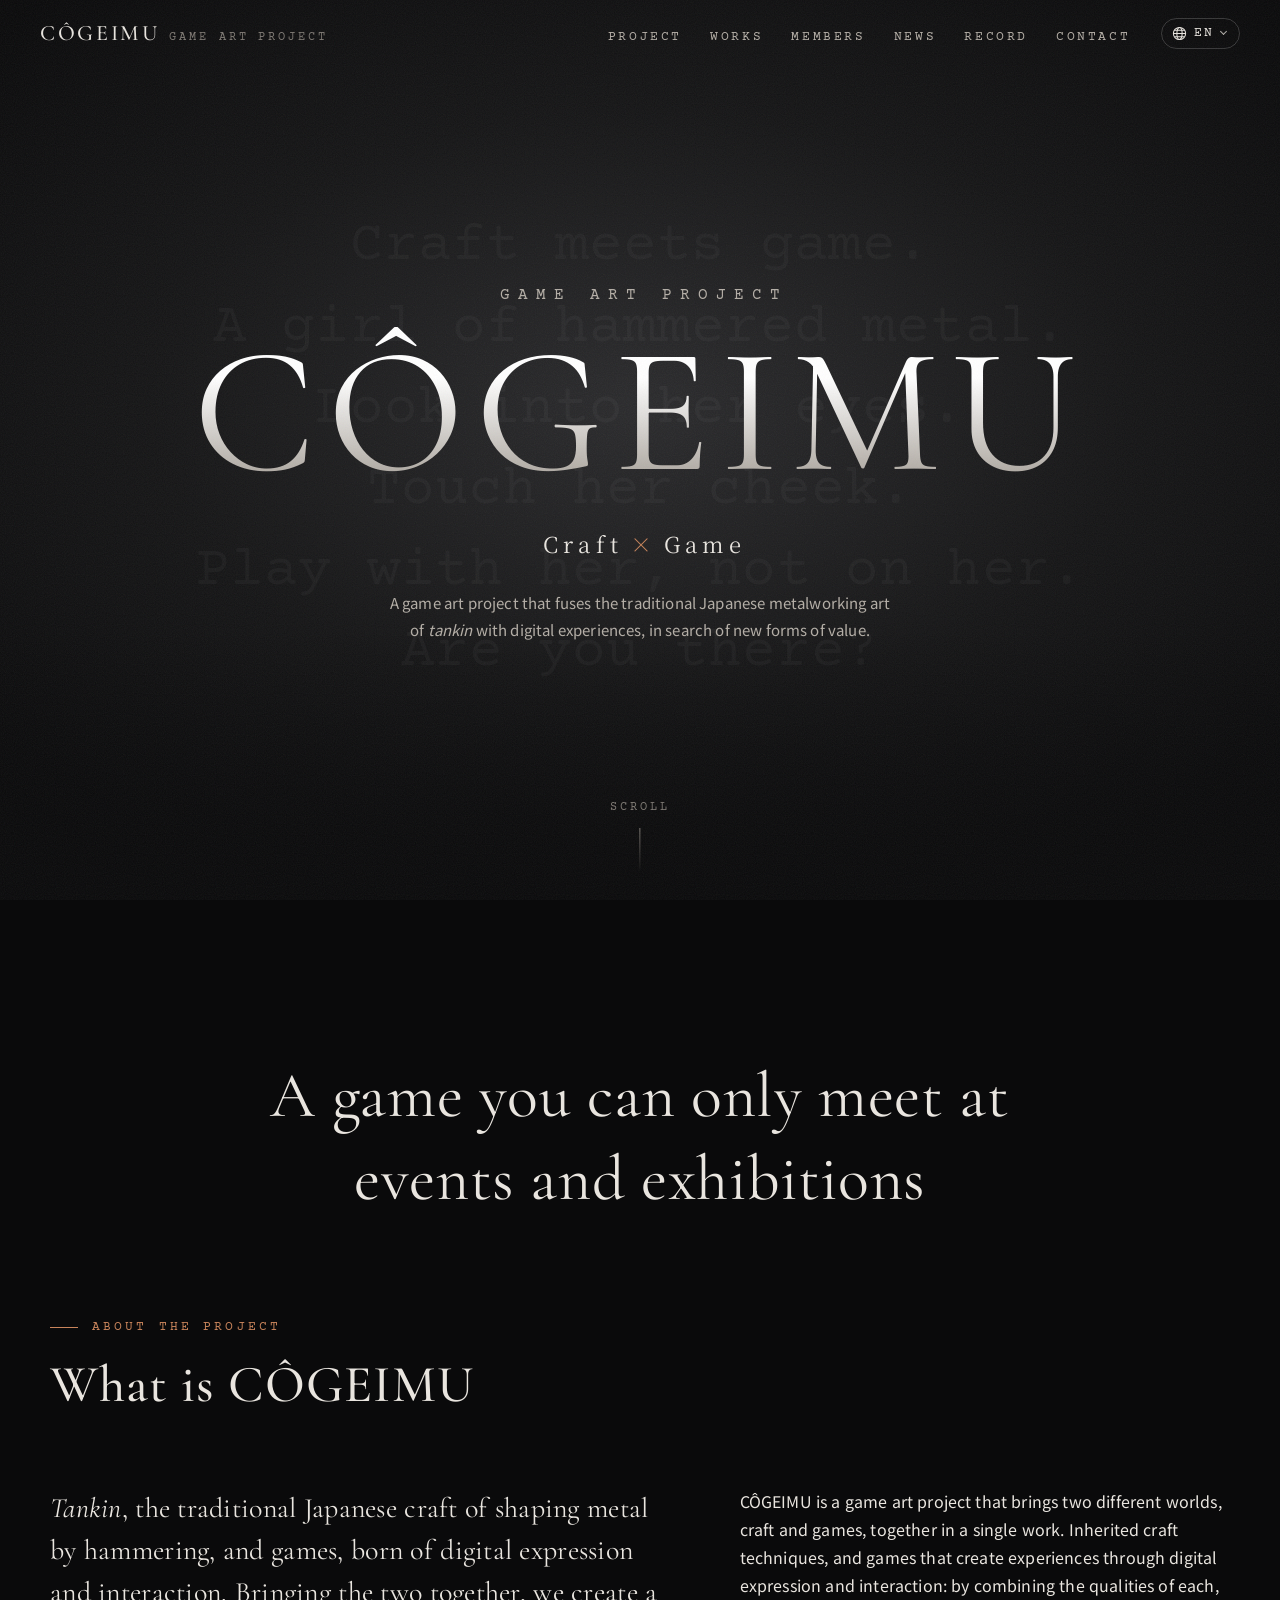
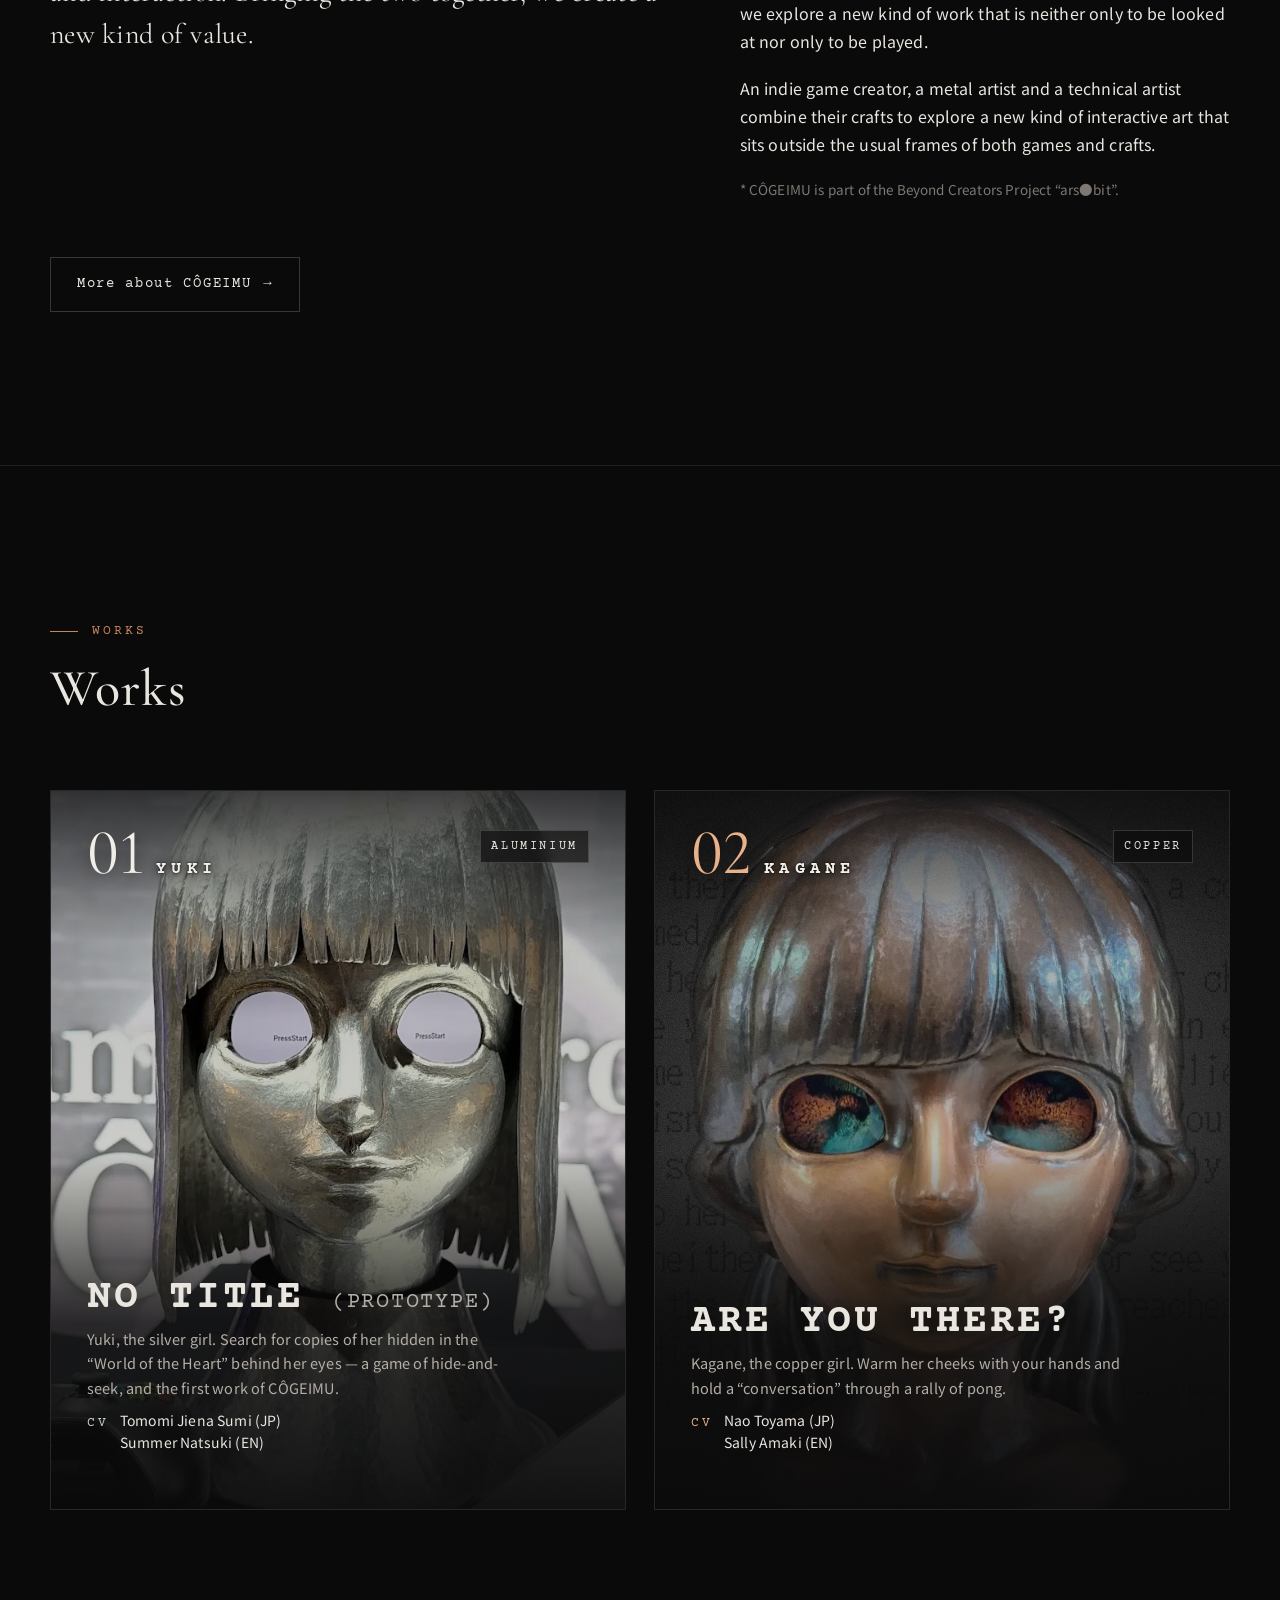
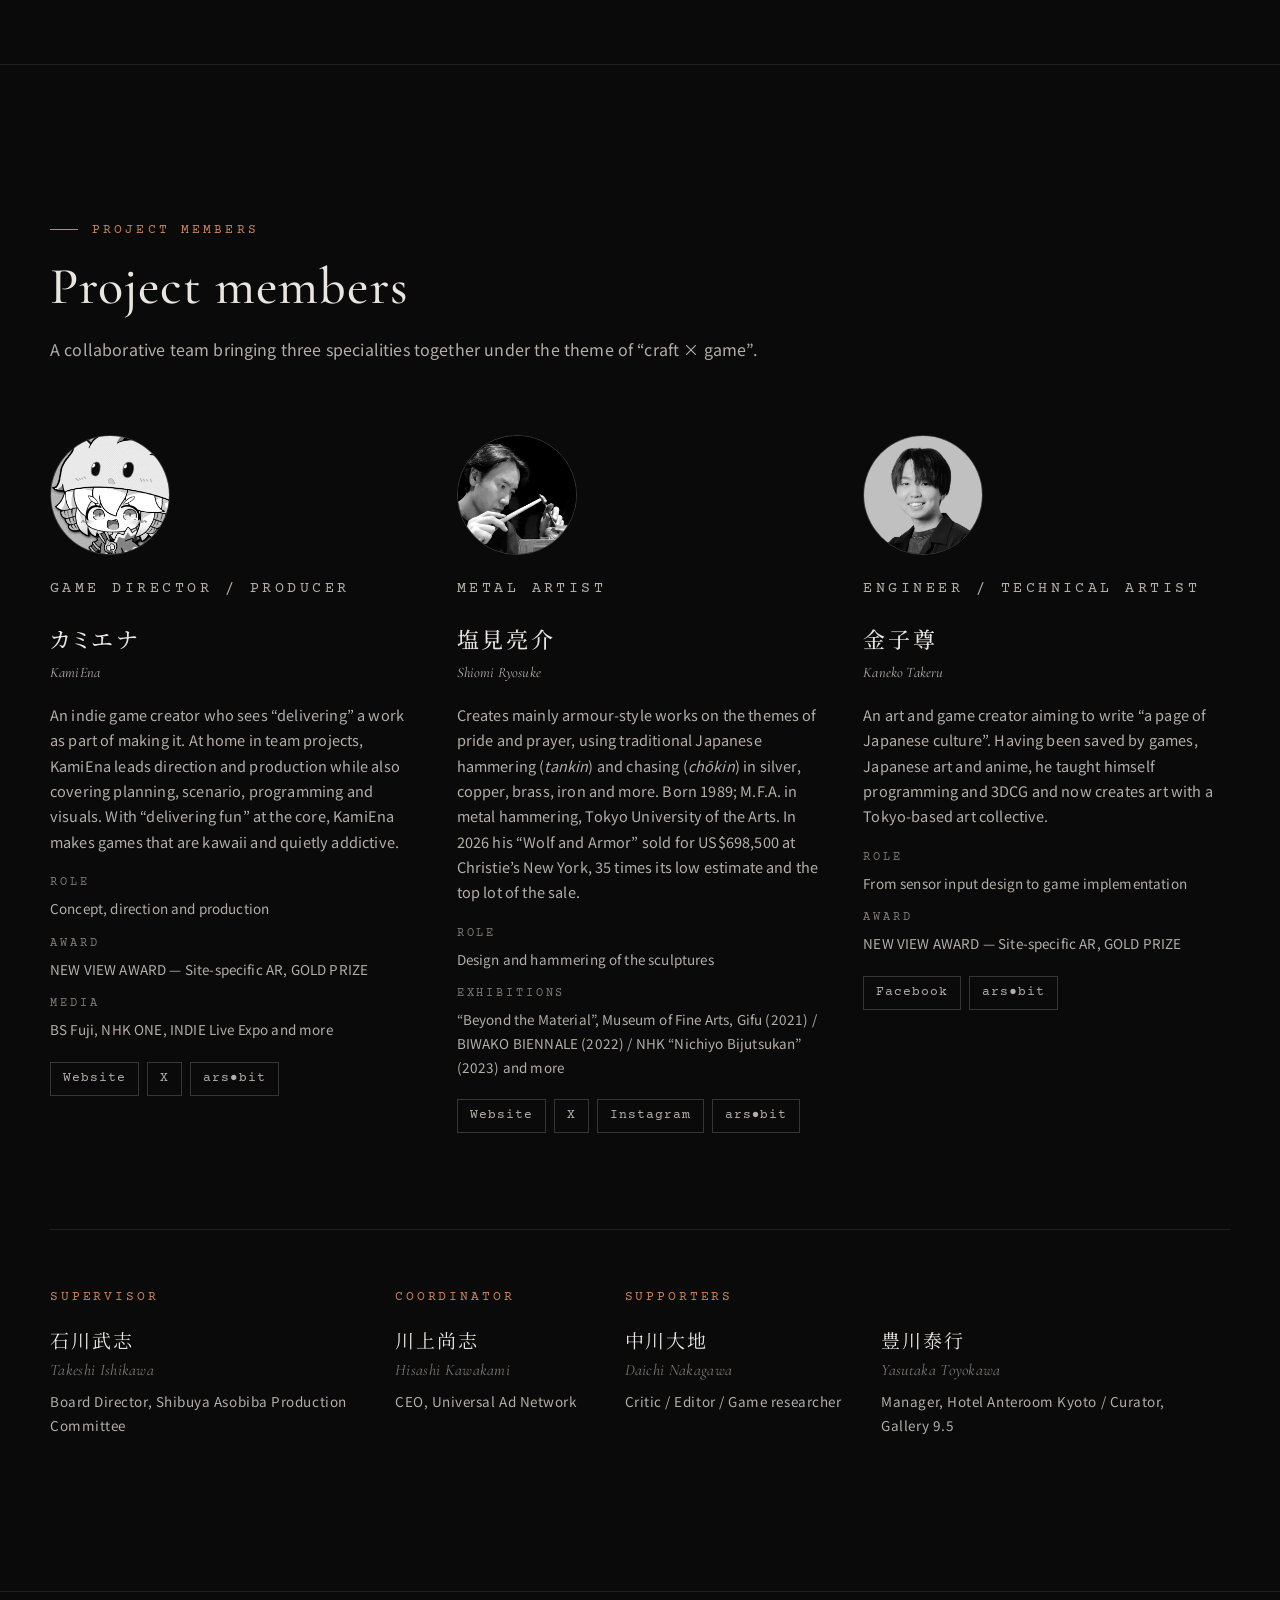
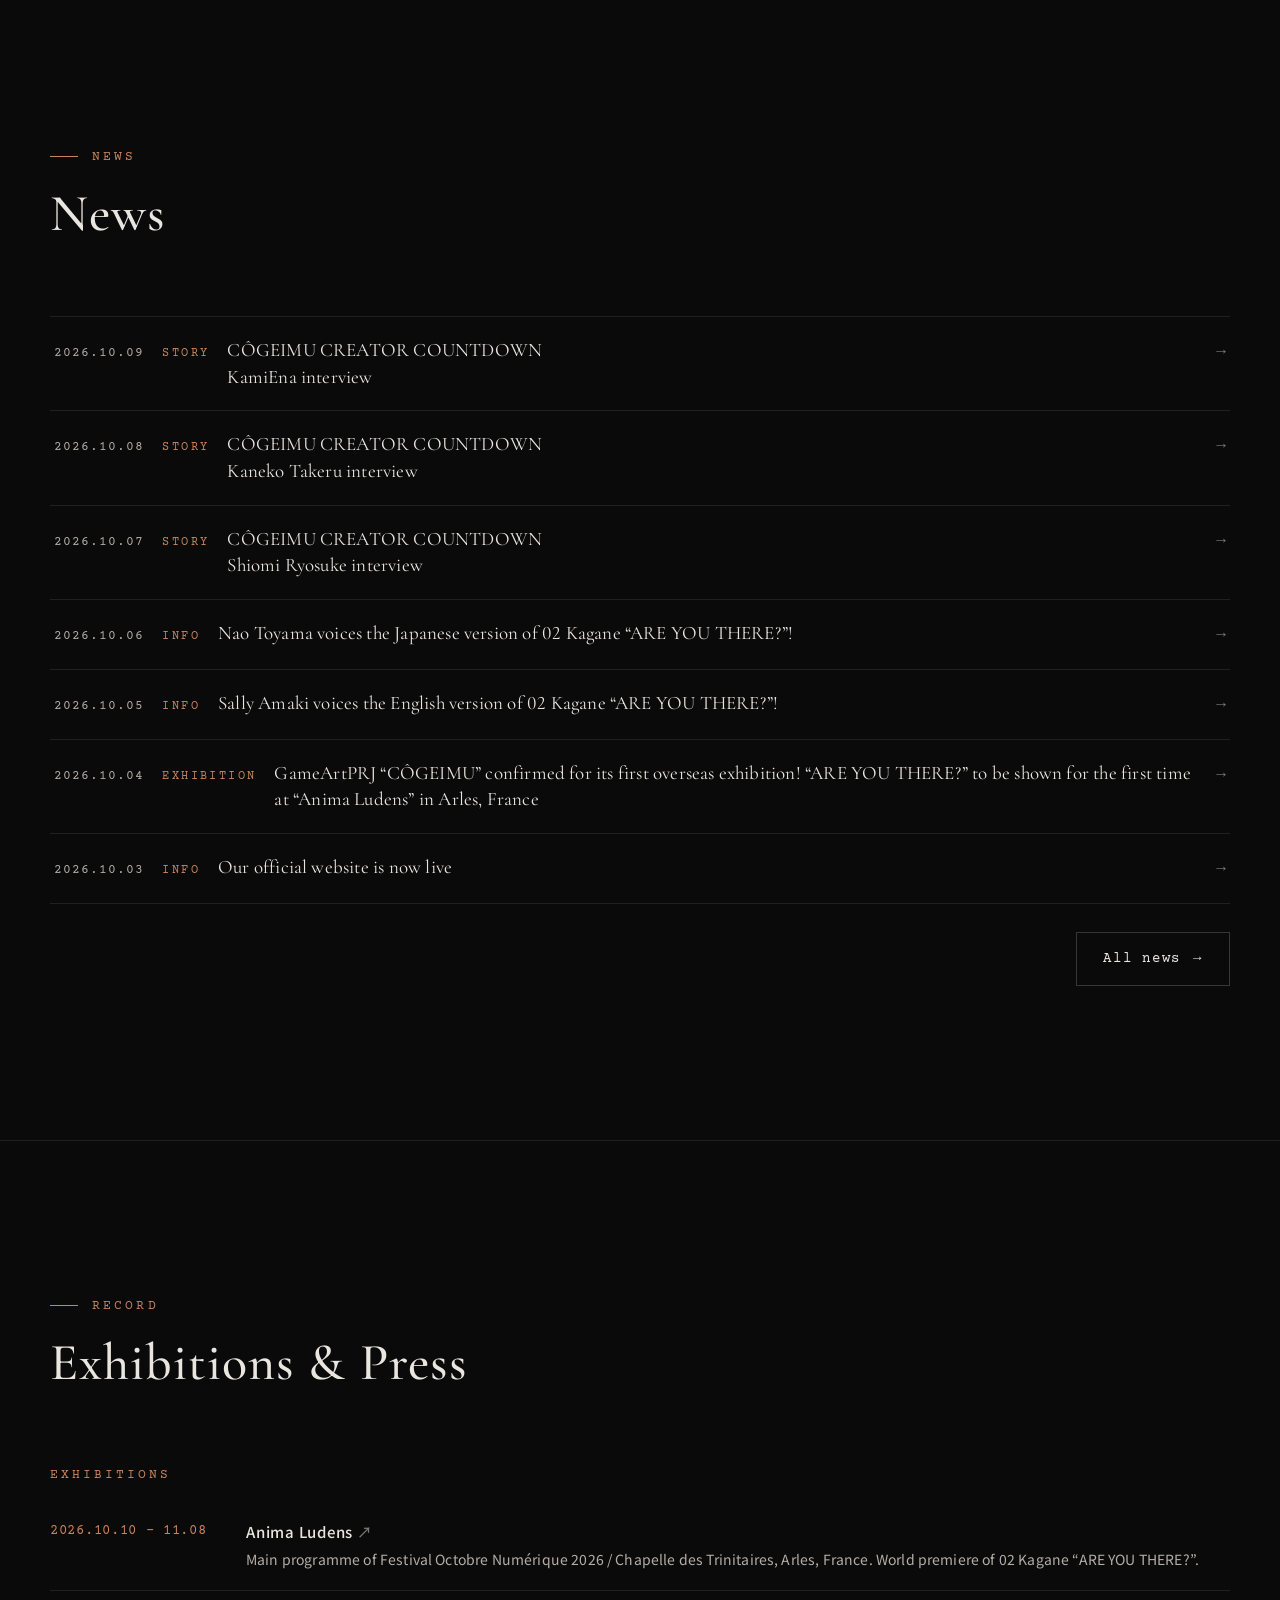
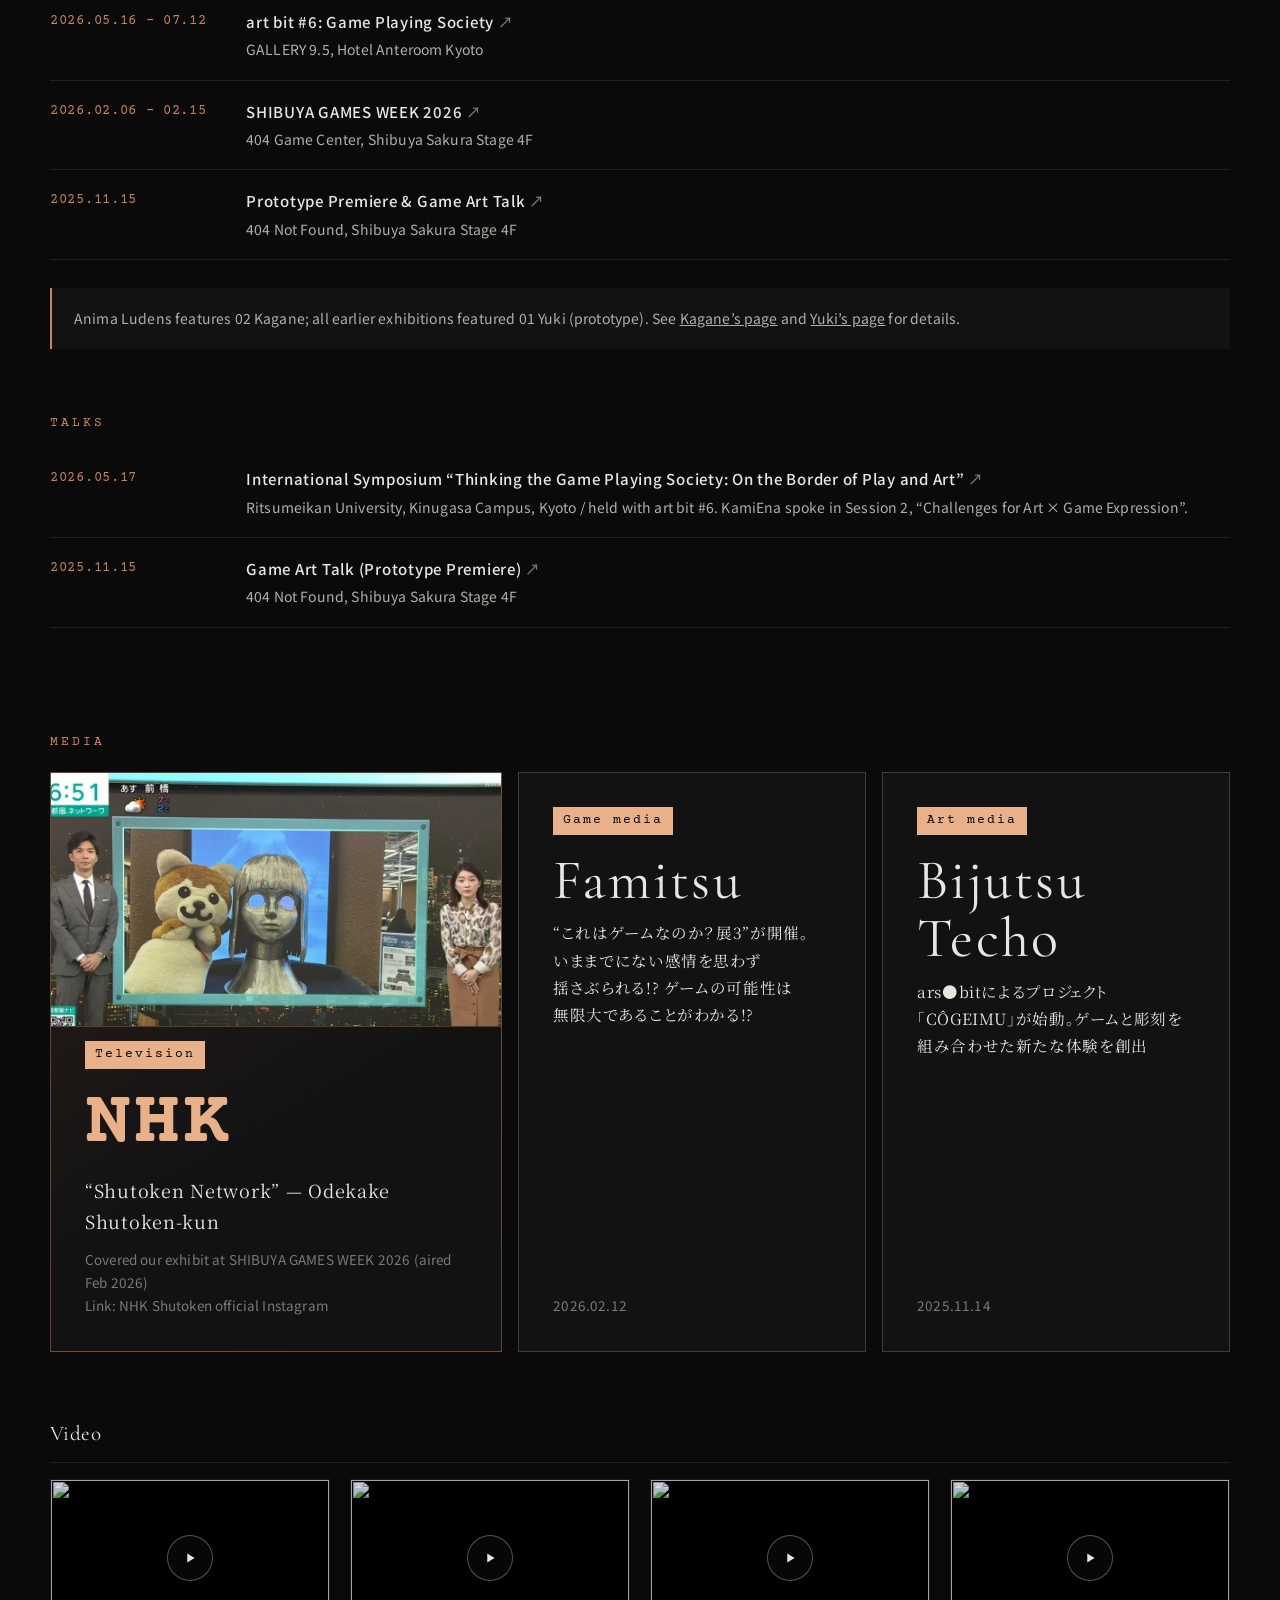
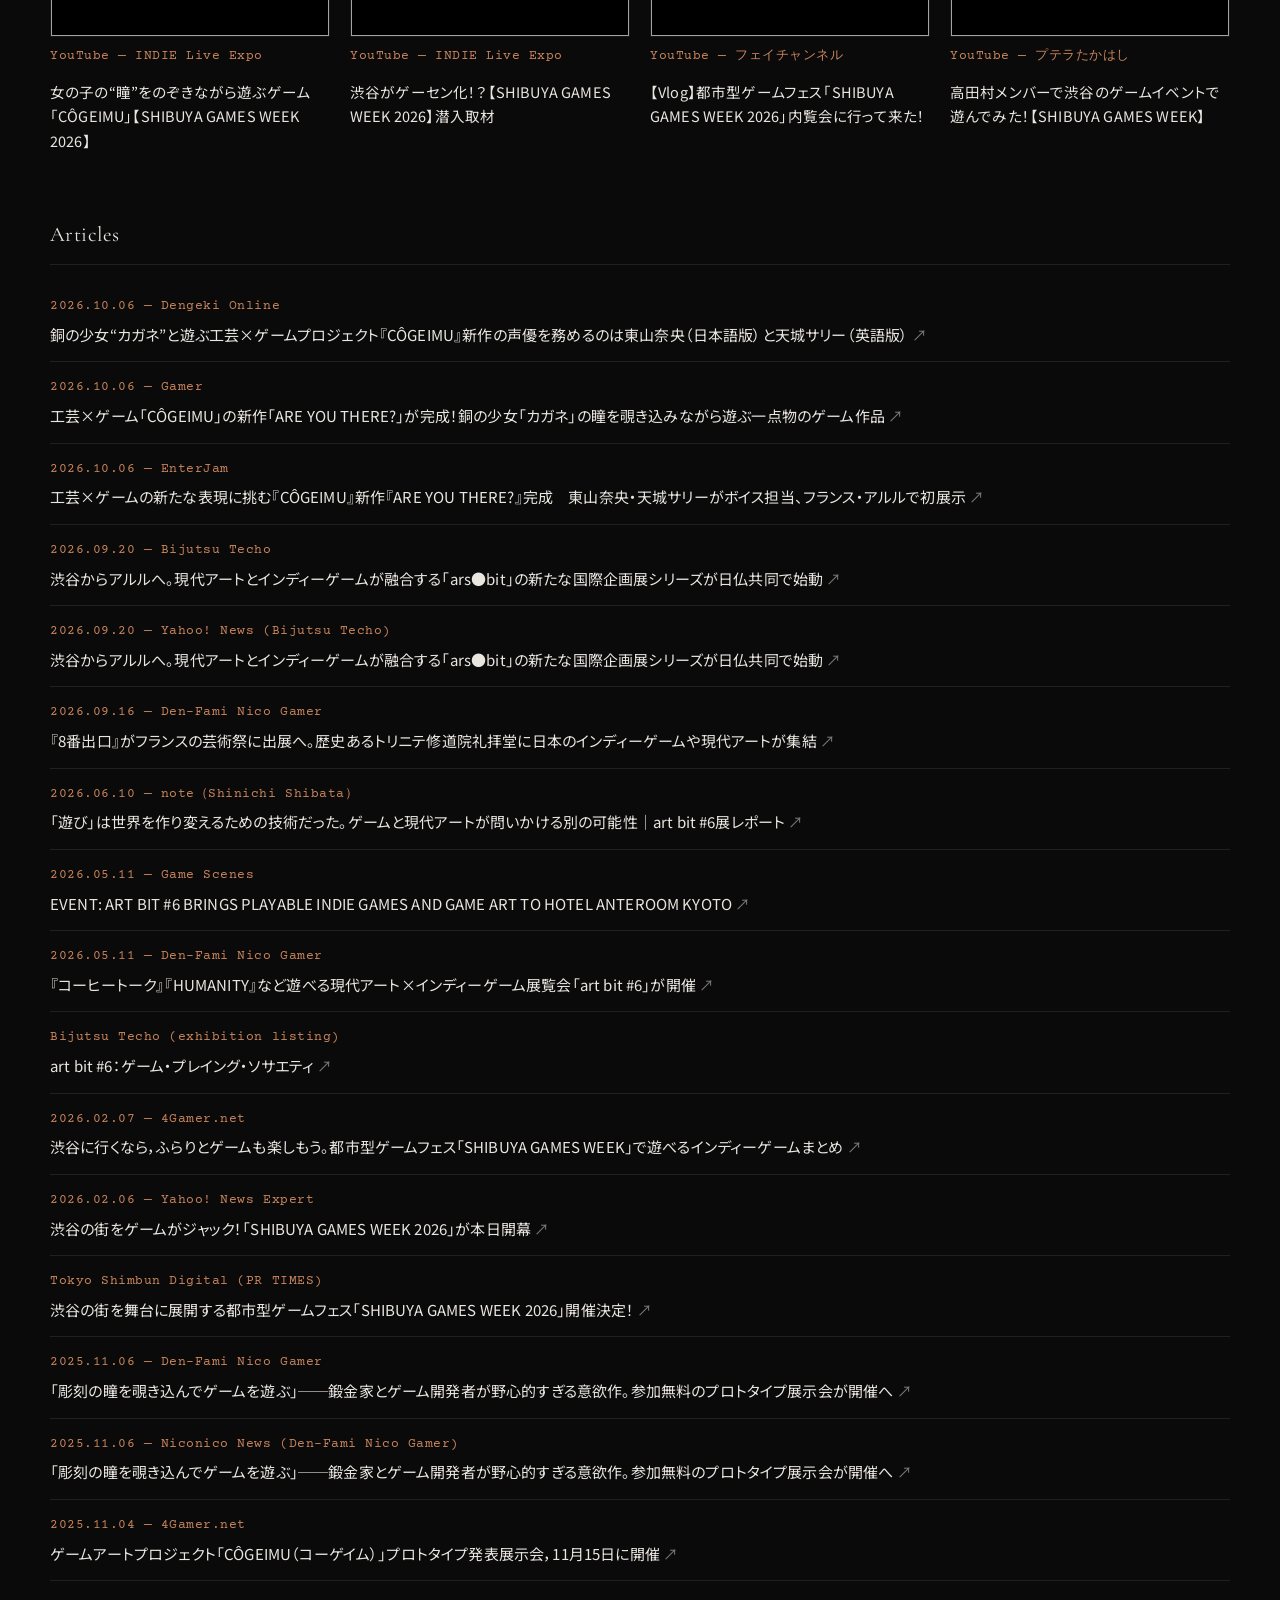
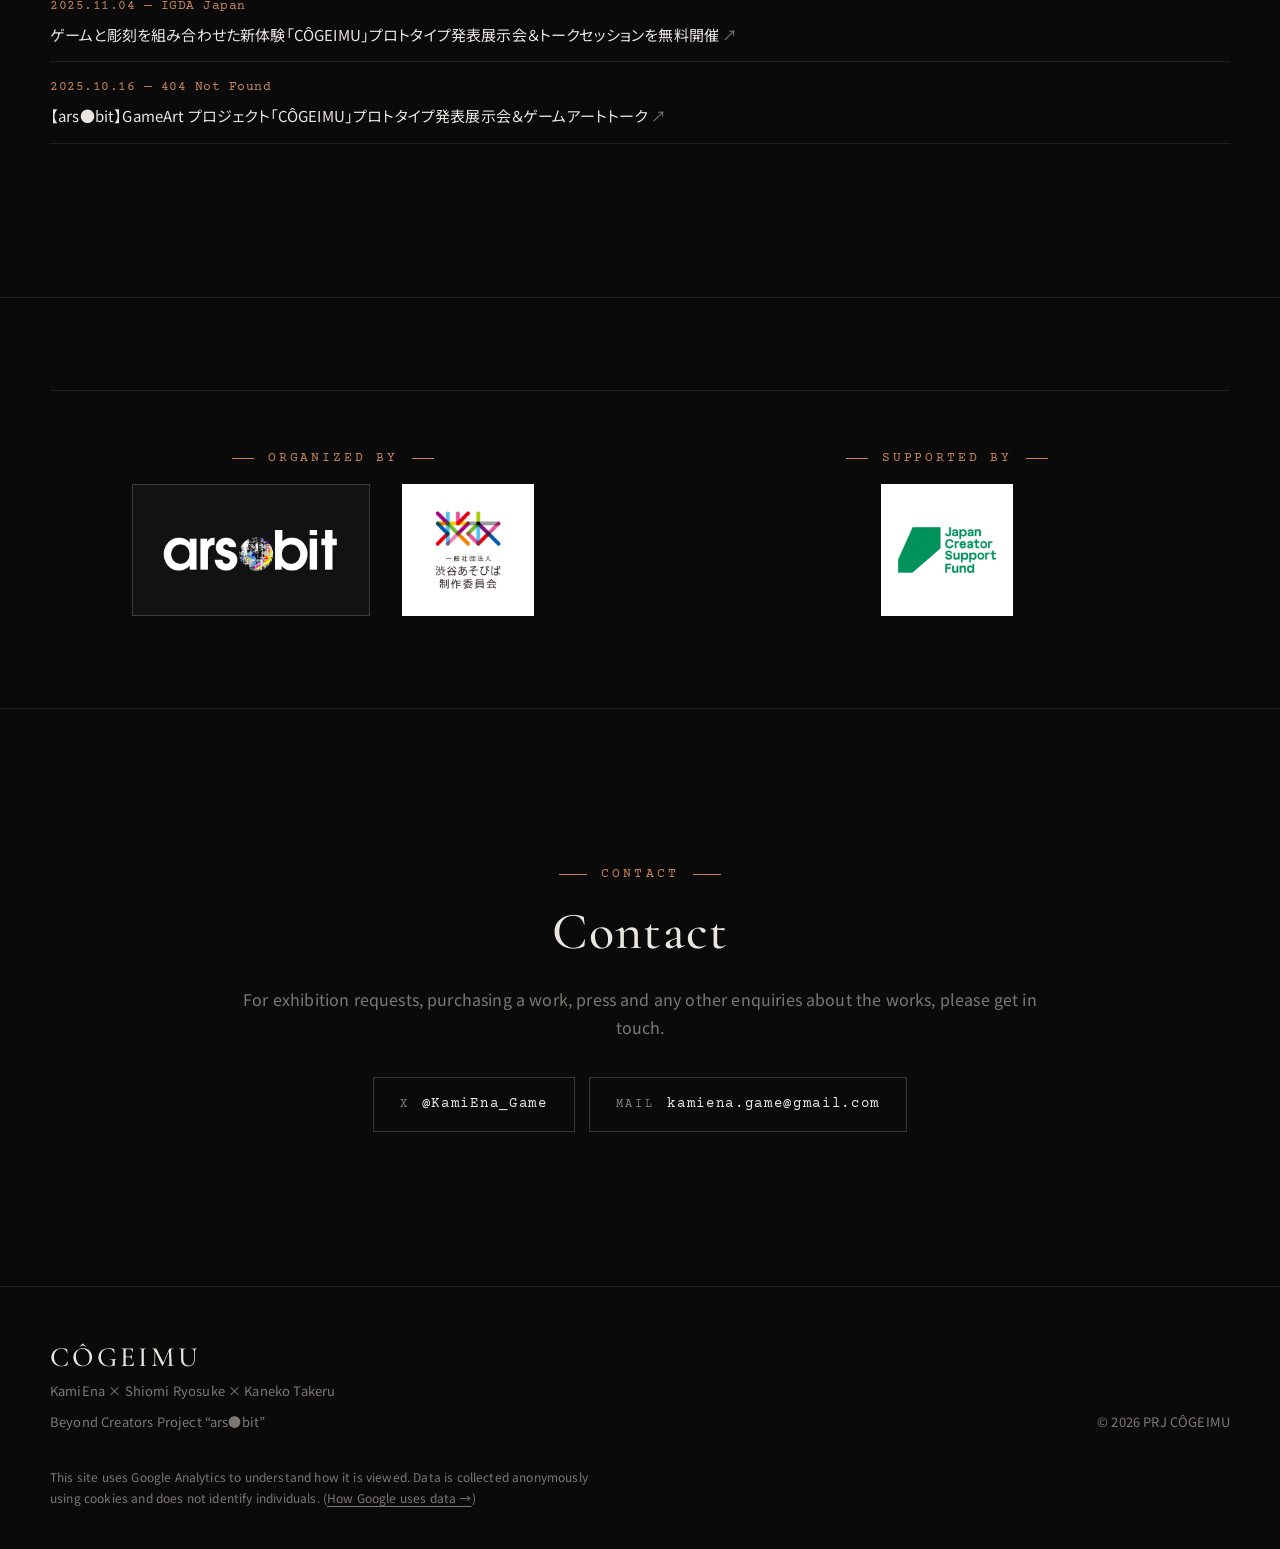
==== index.html @ bede991e "Countdown interviews: published for good (no noindex, no timed entrances, in the sitemap) Co-Authore" ====
<!doctype html>
<html lang="ja" data-title-ja="PRJ CÔGEIMU（コーゲイム）｜工芸とゲームを掛け合わせた、展示会でしか出会えないゲーム" data-title-en="PRJ CÔGEIMU | A Game Art Project where Craft meets Game">
<head>
  <meta charset="utf-8">
  <meta name="viewport" content="width=device-width, initial-scale=1">
  <!-- Google tag (gtag.js) -->
  <script async src="https://www.googletagmanager.com/gtag/js?id=G-QW5S72MZCD"></script>
  <script>
    window.dataLayer = window.dataLayer || [];
    function gtag(){dataLayer.push(arguments);}
    gtag('js', new Date());
    gtag('config', 'G-QW5S72MZCD');
  </script>
  <meta name="google-site-verification" content="wPt25xbn5ZfmIVFe1K95P3smbSfA2_atmSVvqsIe7RI">
  <title>PRJ CÔGEIMU（コーゲイム）｜工芸とゲームを掛け合わせた、展示会でしか出会えないゲーム</title>
  <meta name="description" content="PRJ CÔGEIMU（COGEIMU／コーゲイム）は、伝統的な鍛金技法とデジタル体験を融合するゲームアートプロジェクト。鍛金で作られた少女像の瞳を覗き込み、少女“と”遊ぶ。作品：01 Yuki／02 Kagane「ARE YOU THERE?」 / A game art project fusing traditional Japanese metal hammering (tankin) with video games.">
  <meta name="keywords" content="CÔGEIMU,COGEIMU,Cogeimu,cogeimu,コーゲイム,PRJ CÔGEIMU,PRJ COGEIMU,ゲームアート,鍛金,工芸,ars bit,カミエナ,塩見亮介,金子尊,Yuki,Kagane,ARE YOU THERE?">
  <meta property="og:title" content="PRJ CÔGEIMU（コーゲイム）">
  <meta property="og:description" content="工芸 × ゲーム — Game Art Project">
  <meta property="og:type" content="website">
  <meta property="og:site_name" content="PRJ CÔGEIMU">
  <meta property="og:image" content="https://kamiena.github.io/cogeimu/assets/img/common/og.jpg">
  <meta property="og:url" content="https://kamiena.github.io/cogeimu/">
  <link rel="canonical" href="https://kamiena.github.io/cogeimu/">
  <meta name="twitter:card" content="summary_large_image">
  <meta name="theme-color" content="#0a0a0b">
  <link rel="icon" href="assets/img/common/favicon-32.png" sizes="32x32" type="image/png">
  <link rel="icon" href="assets/img/common/favicon-192.png" sizes="192x192" type="image/png">
  <link rel="apple-touch-icon" href="assets/img/common/apple-touch-icon.png">
  <link rel="preconnect" href="https://fonts.googleapis.com">
  <link rel="preconnect" href="https://fonts.gstatic.com" crossorigin>
  <link href="https://fonts.googleapis.com/css2?family=Cormorant+Garamond:ital,wght@0,400;0,500;1,400&family=Courier+Prime:wght@400;700&family=Noto+Sans+JP:wght@400;500&family=Noto+Serif+JP:wght@400;500&display=swap" rel="stylesheet">
  <link rel="stylesheet" href="assets/css/style.css?v=20261009b">
  <script src="assets/js/budoux-ja.js" defer></script>
  <script src="assets/js/main.js?v=20261009b" defer></script>
  <script type="application/ld+json">
  {
    "@context": "https://schema.org",
    "@type": "CreativeWorkSeries",
    "name": "PRJ CÔGEIMU",
    "alternateName": ["CÔGEIMU", "COGEIMU", "Cogeimu", "cogeimu", "PRJ COGEIMU", "コーゲイム", "Game Art Project CÔGEIMU"],
    "description": "伝統的な鍛金技法とデジタル体験を融合し、新しい価値創造を探求するゲームアートプロジェクト。 / A game art project fusing traditional Japanese metal hammering with digital experiences.",
    "creator": [
      { "@type": "Person", "name": "KamiEna", "alternateName": "カミエナ" },
      { "@type": "Person", "name": "Shiomi Ryosuke", "alternateName": "塩見亮介" },
      { "@type": "Person", "name": "Kaneko Takeru", "alternateName": "金子尊" }
    ],
    "hasPart": [
      { "@type": "VisualArtwork", "name": "Yuki", "alternateName": "01 Yuki", "url": "works/yuki.html" },
      { "@type": "VisualArtwork", "name": "ARE YOU THERE?", "alternateName": ["02 Kagane", "Kagane"], "url": "works/kagane.html" }
    ],
    "sameAs": ["https://x.com/KamiEna_Game"]
  }
  </script>
</head>
<body>
<a class="skip" href="#main"><span lang="ja">本文へ移動</span><span lang="en">Skip to content</span></a>

<header class="site-header">
  <a class="logo" href="./">CÔGEIMU <small>Game Art Project</small></a>
  <nav class="nav" aria-label="Main">
    <ul class="nav__links" id="nav-links">
      <li><a href="#project">Project</a></li>
      <li><a href="#works">Works</a></li>
      <li><a href="#team">Members</a></li>
      <li><a href="#news">News</a></li>
      <li><a href="#record">Record</a></li>
      <li><a href="#contact">Contact</a></li>
    </ul>
    <div class="lang-toggle">
      <button type="button" class="lang-toggle__btn" aria-haspopup="true" aria-expanded="false" aria-label="Language: 日本語"><svg class="lang-toggle__globe" viewBox="0 0 16 16" aria-hidden="true" fill="none" stroke="currentColor" stroke-width="1.1"><circle cx="8" cy="8" r="6.5"/><ellipse cx="8" cy="8" rx="2.8" ry="6.5"/><path d="M1.5 8h13M2.6 4.6h10.8M2.6 11.4h10.8"/></svg><span class="lang-toggle__code">JP</span><span class="lang-toggle__caret" aria-hidden="true"></span></button>
      <div class="lang-menu" hidden>
        <button type="button" data-lang="ja">日本語</button>
        <button type="button" data-lang="en">English</button>
        <button type="button" data-lang="fr">Français</button>
        <button type="button" data-lang="it">Italiano</button>
        <button type="button" data-lang="es">Español</button>
        <button type="button" data-lang="de">Deutsch</button>
        <button type="button" data-lang="ko">한국어</button>
        <button type="button" data-lang="zh-Hans">简体中文</button>
        <button type="button" data-lang="zh-Hant">繁體中文</button>
      </div>
    </div>
    <button class="menu-btn" type="button" aria-label="Menu" aria-expanded="false" aria-controls="nav-links"><span></span></button>
  </nav>
</header>

<main id="main">

  <!-- ============ HERO ============ -->
  <section class="hero">
    <div class="hero__typed" aria-hidden="true">
      <span>Craft meets game.</span>
      <span>A girl of hammered metal.</span>
      <span>Look into her eyes.</span>
      <span>Touch her cheek.</span>
      <span>Play with her, not on her.</span>
      <span>Are you there?</span>
    </div>
    <div class="hero__inner">
      <p class="hero__eyebrow">Game Art Project</p>
      <h1>CÔGEIMU</h1>
      <p class="hero__tag">
        <span lang="ja">工芸<span class="x">×</span>ゲーム</span>
        <span lang="en">Craft<span class="x">×</span>Game</span>
      </p>
      <p class="hero__lead">
        <span lang="ja">伝統的な鍛金技法とデジタル体験を融合し、<br>新しい価値創造を探求するゲームアートプロジェクト。</span>
        <span lang="en">A game art project that fuses the traditional Japanese metalworking art of <i>tankin</i> with digital experiences, in search of new forms of value.</span>
      </p>
    </div>
    <a class="scroll-cue" href="#project">SCROLL</a>
  </section>

  <!-- ============ PROJECT ============ -->
  <section class="section" id="project">
    <div class="wrap">
      <div class="concept-block about-catch reveal">
        <p class="concept__to"><span lang="ja">イベントや展示会でしか<br>出会えないゲーム</span><span lang="en">A game you can only meet at events and exhibitions</span></p>
      </div>

      <header class="sec-head reveal">
        <p class="sec-head__label">About the project</p>
        <h2><span lang="ja"><ruby class="reading">CÔGEIMU<rt>コーゲイム</rt></ruby> について</span><span lang="en">What is CÔGEIMU</span></h2>
      </header>

      <div class="split split--wide-left">
        <div class="reveal">
          <p class="lead">
            <span lang="ja">金属を叩いて形づくる<br class="sp">日本の伝統技法「鍛金」と、<br>デジタル表現とインタラクションから<br class="sp">生まれる「ゲーム」。<br>ふたつを掛け合わせ、<br class="sp">新しい価値をつくる。</span>
            <span lang="en"><i>Tankin</i>, the traditional Japanese craft of shaping metal by hammering, and games, born of digital expression and interaction. Bringing the two together, we create a new kind of value.</span>
          </p>
        </div>
        <div class="reveal">
          <p>
            <span lang="ja">CÔGEIMU は、「工芸」と「ゲーム」という異なる2つの領域を、ひとつの作品として組み合わせるゲームアートプロジェクト。受け継がれてきた工芸の技と、デジタル表現やインタラクションによって体験を生み出すゲーム。それぞれの特性を掛け合わせ、見るだけでも、遊ぶだけでもない、新しい作品のあり方を探る。</span>
            <span lang="en">CÔGEIMU is a game art project that brings two different worlds, craft and games, together in a single work. Inherited craft techniques, and games that create experiences through digital expression and interaction: by combining the qualities of each, we explore a new kind of work that is neither only to be looked at nor only to be played.</span>
          </p>
          <p>
            <span lang="ja">インディーゲームクリエイター、鍛金家、テクニカルアーティストの3人がそれぞれの専門を掛け合わせ、既存のゲーム・工芸の枠組みを超えた新たなインタラクティブ・アートの創出を模索している。</span>
            <span lang="en">An indie game creator, a metal artist and a technical artist combine their crafts to explore a new kind of interactive art that sits outside the usual frames of both games and crafts.</span>
          </p>
          <p class="note">
            <span lang="ja">Beyond Creators Project「ars●bit（アーソビット）」における、1つのプロジェクトとして活動している。</span>
            <span lang="en">CÔGEIMU is part of the Beyond Creators Project “ars●bit”.</span>
          </p>
        </div>
      </div>
      <p class="about-more reveal">
        <a class="btn" href="#more"><span lang="ja">CÔGEIMU についてもっと知る</span><span lang="en">More about CÔGEIMU</span> <span aria-hidden="true">→</span></a>
      </p>

    </div>
  </section>

  <!-- ============ WORKS ============ -->
  <section class="section" id="works">
    <div class="wrap">
      <header class="sec-head reveal">
        <p class="sec-head__label">Works</p>
        <h2><span lang="ja">作品</span><span lang="en">Works</span></h2>
      </header>

      <div class="works">
        <a class="work work--yuki reveal" href="works/yuki.html">
          <img src="assets/img/yuki/card.webp" width="702" height="878" loading="lazy" alt="アルミニウムの鍛金で作られた少女の像 Yuki" data-alt-ja="アルミニウムの鍛金で作られた少女の像 Yuki" data-alt-en="Yuki, a girl hammered from aluminium">
          <span class="work__head"><span class="work__no">01</span><span class="work__code">Yuki</span></span>
          <span class="work__mat">Aluminium</span>
          <div class="work__body">
            <p class="work__title">No Title <small>(Prototype)</small></p>
            <p class="work__desc">
              <span lang="ja">銀色の少女・ユキ。瞳の奥に広がる「ココロノセカイ」で、少女の分身を探す“かくれんぼ”のゲームアート。CÔGEIMU の原点となった最初の作品。</span>
              <span lang="en">Yuki, the silver girl. Search for copies of her hidden in the “World of the Heart” behind her eyes — a game of hide-and-seek, and the first work of CÔGEIMU.</span>
            </p>
            <p class="work__cv"><span class="work__cv-label">CV</span>
              <span class="work__cv-names" lang="ja"><span>鷲見友美ジェナ（日本語）</span><span>夏來サマー（英語）</span></span>
              <span class="work__cv-names" lang="en"><span>Tomomi Jiena Sumi (JP)</span><span>Summer Natsuki (EN)</span></span>
            </p>
            <span class="work__more">View work</span>
          </div>
        </a>

        <a class="work work--kagane reveal" href="works/kagane.html">
          <img src="assets/img/kagane/card.webp" width="960" height="1200" loading="lazy" alt="銅の鍛金で作られた少女の像 Kagane" data-alt-ja="銅の鍛金で作られた少女の像 Kagane" data-alt-en="Kagane, a girl hammered from copper">
          <span class="work__head"><span class="work__no">02</span><span class="work__code">Kagane</span></span>
          <span class="work__mat">Copper</span>
          <div class="work__body">
            <p class="work__title">Are you there?</p>
            <p class="work__desc">
              <span lang="ja">銅の少女・カガネ。両頬に触れて体温を伝え、ピンポンゲームのラリーを通して“対話”するゲームアート。</span>
              <span lang="en">Kagane, the copper girl. Warm her cheeks with your hands and hold a “conversation” through a rally of pong.</span>
            </p>
            <p class="work__cv"><span class="work__cv-label">CV</span>
              <span class="work__cv-names" lang="ja"><span>東山奈央（日本語）</span><span>天城サリー（英語）</span></span>
              <span class="work__cv-names" lang="en"><span>Nao Toyama (JP)</span><span>Sally Amaki (EN)</span></span>
            </p>
            <span class="work__more">View work</span>
          </div>
        </a>
      </div>
    </div>
  </section>

  <!-- ============ TEAM ============ -->
  <section class="section" id="team">
    <div class="wrap">
      <header class="sec-head reveal">
        <p class="sec-head__label">Project members</p>
        <h2><span lang="ja">プロジェクトメンバー</span><span lang="en">Project members</span></h2>
        <p>
          <span lang="ja">「工芸 × ゲーム」をテーマに、それぞれの専門技術を掛け合わせる共同制作チーム。</span>
          <span lang="en">A collaborative team bringing three specialities together under the theme of “craft × game”.</span>
        </p>
      </header>

      <div class="team">
        <article class="member reveal">
          <div class="member__photo"><img src="assets/img/team/kamiena.webp" width="451" height="451" loading="lazy" alt="カミエナ" data-alt-ja="カミエナ" data-alt-en="KamiEna"></div>
          <p class="member__role">Game Director / Producer</p>
          <h3>カミエナ</h3>
          <p class="member__en">KamiEna</p>
          <p>
            <span lang="ja">“創る”だけでなく“届ける”までをモノづくりと捉えるインディーゲームクリエイター。チーム制作を得意とし、ディレクション・プロデュースを中心に、企画・シナリオ・プログラム・絵作りなど幅広く担う。「楽しいを届ける」を軸に「kawaii × クセになる遊び」なゲームを作っている。</span>
            <span lang="en">An indie game creator who sees “delivering” a work as part of making it. At home in team projects, KamiEna leads direction and production while also covering planning, scenario, programming and visuals. With “delivering fun” at the core, KamiEna makes games that are kawaii and quietly addictive.</span>
          </p>
          <dl>
            <dt><span lang="ja">役割</span><span lang="en">Role</span></dt>
            <dd><span lang="ja">企画・ディレクション・プロデュース</span><span lang="en">Concept, direction and production</span></dd>
            <dt><span lang="ja">受賞</span><span lang="en">Award</span></dt>
            <dd>NEW VIEW AWARD — Site-specific AR, GOLD PRIZE</dd>
            <dt><span lang="ja">メディア出演</span><span lang="en">Media</span></dt>
            <dd><span lang="ja">BSフジ「界隈ほーる〜偏愛の穴に落ちてみた〜」／NHK ONE「おでかけしゅと犬くん」／INDIE Live Expo ほか</span><span lang="en">BS Fuji, NHK ONE, INDIE Live Expo and more</span></dd>
          </dl>
          <ul class="member__links">
            <li><a href="https://kamiena.github.io/portfolio/" target="_blank" rel="noopener">Website</a></li>
            <li><a href="https://x.com/KamiEna_Game" target="_blank" rel="noopener">X</a></li>
            <li><a href="https://www.arsobit.com/creator-kamiena/" target="_blank" rel="noopener">ars●bit</a></li>
          </ul>
        </article>

        <article class="member reveal">
          <div class="member__photo"><img src="assets/img/team/shiomi.webp" width="450" height="450" loading="lazy" alt="塩見亮介" data-alt-ja="塩見亮介" data-alt-en="Shiomi Ryosuke"></div>
          <p class="member__role">Metal Artist</p>
          <h3>塩見亮介</h3>
          <p class="member__en">Shiomi Ryosuke</p>
          <p>
            <span lang="ja">日本伝統の鍛金・彫金技法を用い、誇りや祈りをテーマに主に甲冑様式の作品を制作。銀・銅・真鍮・鉄など様々な素材を扱う。1989年生まれ。東京藝術大学大学院美術研究科修士課程 工芸専攻鍛金 修了。2026年には、クリスティーズ・ニューヨークのオークションで《Wolf and Armor》が69万8,500ドル（約1億円）で落札。最低予想価格の35倍となり、同セールの最高額を記録した。</span>
            <span lang="en">Creates mainly armour-style works on the themes of pride and prayer, using traditional Japanese hammering (<i>tankin</i>) and chasing (<i>chōkin</i>) in silver, copper, brass, iron and more. Born 1989; M.F.A. in metal hammering, Tokyo University of the Arts. In 2026 his “Wolf and Armor” sold for US$698,500 at Christie’s New York, 35 times its low estimate and the top lot of the sale.</span>
          </p>
          <dl>
            <dt><span lang="ja">役割</span><span lang="en">Role</span></dt>
            <dd><span lang="ja">鍛金による外装の設計・制作</span><span lang="en">Design and hammering of the sculptures</span></dd>
            <dt><span lang="ja">主な展覧会</span><span lang="en">Exhibitions</span></dt>
            <dd><span lang="ja">「素材転生 - Beyond the Material」岐阜県美術館（2021）／BIWAKO BIENNALE（2022）／日曜美術館「現代の超絶技巧 2」（2023）ほか</span><span lang="en">“Beyond the Material”, Museum of Fine Arts, Gifu (2021) / BIWAKO BIENNALE (2022) / NHK “Nichiyo Bijutsukan” (2023) and more</span></dd>
          </dl>
          <ul class="member__links">
            <li><a href="https://www.ryosukeshiomi.art" target="_blank" rel="noopener">Website</a></li>
            <li><a href="https://x.com/shiomi_artworks" target="_blank" rel="noopener">X</a></li>
            <li><a href="https://www.instagram.com/ryosukeshiomi" target="_blank" rel="noopener">Instagram</a></li>
            <li><a href="https://www.arsobit.com/creator-ryosuke-shiomi/" target="_blank" rel="noopener">ars●bit</a></li>
          </ul>
        </article>

        <article class="member reveal">
          <div class="member__photo"><img src="assets/img/team/kaneko.webp" width="450" height="450" loading="lazy" alt="金子尊" data-alt-ja="金子尊" data-alt-en="Kaneko Takeru"></div>
          <p class="member__role">Engineer / Technical Artist</p>
          <h3>金子尊</h3>
          <p class="member__en">Kaneko Takeru</p>
          <p>
            <span lang="ja">“日本文化の1ページ”を創ることを目標に活動するアート・ゲームクリエイター。ゲーム・日本美術・アニメに救われた経験からクリエイターを志し、独学でプログラミング・3DCG を習得。現在は都内のアートコレクティブでアート制作に携わる。</span>
            <span lang="en">An art and game creator aiming to write “a page of Japanese culture”. Having been saved by games, Japanese art and anime, he taught himself programming and 3DCG and now creates art with a Tokyo-based art collective.</span>
          </p>
          <dl>
            <dt><span lang="ja">役割</span><span lang="en">Role</span></dt>
            <dd><span lang="ja">センサー入力の設計からゲーム本体の実装まで</span><span lang="en">From sensor input design to game implementation</span></dd>
            <dt><span lang="ja">受賞</span><span lang="en">Award</span></dt>
            <dd>NEW VIEW AWARD — Site-specific AR, GOLD PRIZE</dd>
          </dl>
          <ul class="member__links">
            <li><a href="https://www.facebook.com/profile.php?id=61576401990276" target="_blank" rel="noopener">Facebook</a></li>
            <li><a href="https://www.arsobit.com/creator-takeru-kaneko/" target="_blank" rel="noopener">ars●bit</a></li>
          </ul>
        </article>
      </div>

      <!-- 指導者・サポーター -->
      <!-- TODO(team): ars●bit 公式サイトの表記（肩書き・ローマ字）を確認して反映 -->
      <div class="people reveal">
        <div class="people__group">
          <p class="people__label"><span lang="ja">スーパーバイザー</span><span lang="en">Supervisor</span></p>
          <ul>
            <li><a href="https://www.arsobit.com/creator-takeshi-ishikawa/" target="_blank" rel="noopener">石川武志<span class="people__en">Takeshi Ishikawa</span></a>
              <small><span lang="ja">一般社団法人 渋谷あそびば制作委員会 理事</span><span lang="en">Board Director, Shibuya Asobiba Production Committee</span></small></li>
          </ul>
        </div>
        <div class="people__group">
          <p class="people__label"><span lang="ja">コーディネーター</span><span lang="en">Coordinator</span></p>
          <ul>
            <li><a href="https://www.arsobit.com/creator-hisashi-kawakami/" target="_blank" rel="noopener">川上尚志<span class="people__en">Hisashi Kawakami</span></a>
              <small><span lang="ja">ユニバーサルアドネットワーク株式会社 代表取締役 CEO</span><span lang="en">CEO, Universal Ad Network</span></small></li>
          </ul>
        </div>
        <div class="people__group">
          <p class="people__label"><span lang="ja">サポーター</span><span lang="en">Supporters</span></p>
          <ul>
            <li><a href="https://www.arsobit.com/creator-daichi-nakagawa/" target="_blank" rel="noopener">中川大地<span class="people__en">Daichi Nakagawa</span></a>
              <small><span lang="ja">評論家／編集者／ゲーム研究者</span><span lang="en">Critic / Editor / Game researcher</span></small></li>
            <li><a href="https://www.arsobit.com/creator-yasutaka-toyokawa/" target="_blank" rel="noopener">豊川泰行<span class="people__en">Yasutaka Toyokawa</span></a>
              <small><span lang="ja">ホテル アンテルーム 京都 マネージャー／Gallery 9.5 キュレーター</span><span lang="en">Manager, Hotel Anteroom Kyoto / Curator, Gallery 9.5</span></small></li>
          </ul>
        </div>
      </div>

    </div>
  </section>

  <!-- ============ NEWS ============ -->
  <!-- one line per article, newest first, the latest 10 only. Each article is its own page in news/
       (copy news/2026-10-03-website.html), and every article is also listed in news/index.html. -->
  <section class="section" id="news">
    <div class="wrap">
      <header class="sec-head reveal">
        <p class="sec-head__label">News</p>
        <h2><span lang="ja">ニュース</span><span lang="en">News</span></h2>
      </header>
      <ul class="news-list reveal">
        <li><a href="news/2026-10-09-creator-countdown-kamiena-dd85e2.html"><time datetime="2026-10-09">2026.10.09</time><span class="news__cat">Story</span><span class="news-list__title"><span lang="ja"><span class="post-series">CÔGEIMU CREATOR COUNTDOWN</span><br>カミエナ インタビュー</span><span lang="en"><span class="post-series">CÔGEIMU CREATOR COUNTDOWN</span><br>KamiEna interview</span></span><span class="news-list__arrow" aria-hidden="true">→</span></a></li>
        <li><a href="news/2026-10-08-creator-countdown-kaneko-91ced3.html"><time datetime="2026-10-08">2026.10.08</time><span class="news__cat">Story</span><span class="news-list__title"><span lang="ja"><span class="post-series">CÔGEIMU CREATOR COUNTDOWN</span><br>金子尊 インタビュー</span><span lang="en"><span class="post-series">CÔGEIMU CREATOR COUNTDOWN</span><br>Kaneko Takeru interview</span></span><span class="news-list__arrow" aria-hidden="true">→</span></a></li>
        <li><a href="news/2026-10-07-creator-countdown-shiomi-1e6200.html"><time datetime="2026-10-07">2026.10.07</time><span class="news__cat">Story</span><span class="news-list__title"><span lang="ja"><span class="post-series">CÔGEIMU CREATOR COUNTDOWN</span><br>塩見亮介 インタビュー</span><span lang="en"><span class="post-series">CÔGEIMU CREATOR COUNTDOWN</span><br>Shiomi Ryosuke interview</span></span><span class="news-list__arrow" aria-hidden="true">→</span></a></li>
        <li><a href="news/2026-10-06-japanese-voice.html"><time datetime="2026-10-06">2026.10.06</time><span class="news__cat">Info</span><span class="news-list__title"><span lang="ja"><span class="nw">02 Kagane</span><span class="nw">『ARE YOU THERE?』</span>日本語ボイスを東山奈央さんに担当いただきました！</span><span lang="en">Nao Toyama voices the Japanese version of <span class="nw">02 Kagane</span> <span class="nw">“ARE YOU THERE?”</span>!</span></span><span class="news-list__arrow" aria-hidden="true">→</span></a></li>
        <li><a href="news/2026-10-05-english-voice.html"><time datetime="2026-10-05">2026.10.05</time><span class="news__cat">Info</span><span class="news-list__title"><span lang="ja"><span class="nw">02 Kagane</span><span class="nw">『ARE YOU THERE?』</span>英語ボイスを天城サリーさんに担当いただきました！</span><span lang="en">Sally Amaki voices the English version of <span class="nw">02 Kagane</span> <span class="nw">“ARE YOU THERE?”</span>!</span></span><span class="news-list__arrow" aria-hidden="true">→</span></a></li>
        <li><a href="news/2026-10-04-anima-ludens.html"><time datetime="2026-10-04">2026.10.04</time><span class="news__cat">Exhibition</span><span class="news-list__title"><span lang="ja">GameArtPRJ『CÔGEIMU』初の海外出展が決定！フランス・アルル「Anima Ludens」で<span class="nw">『ARE YOU THERE?』</span>を初展示</span><span lang="en">GameArtPRJ “CÔGEIMU” confirmed for its first overseas exhibition! <span class="nw">“ARE YOU THERE?”</span> to be shown for the first time at “Anima Ludens” in Arles, France</span></span><span class="news-list__arrow" aria-hidden="true">→</span></a></li>
        <li><a href="news/2026-10-03-website.html"><time datetime="2026-10-03">2026.10.03</time><span class="news__cat">Info</span><span class="news-list__title"><span lang="ja">公式ウェブサイトを公開しました</span><span lang="en">Our official website is now live</span></span><span class="news-list__arrow" aria-hidden="true">→</span></a></li>
      </ul>
      <p class="news-list__all reveal"><a class="btn" href="news/"><span lang="ja">ニュース一覧へ</span><span lang="en">All news</span> <span aria-hidden="true">→</span></a></p>
    </div>
  </section>

  <!-- ============ RECORD ============ -->
  <section class="section" id="record">
    <div class="wrap">
      <header class="sec-head reveal">
        <p class="sec-head__label">Record</p>
        <h2><span lang="ja">活動実績</span><span lang="en">Exhibitions &amp; Press</span></h2>
      </header>

      <p class="eyebrow reveal" style="margin-bottom: 14px"><span lang="ja">展示</span><span lang="en">Exhibitions</span></p>
      <ul class="timeline timeline--wide reveal">
        <li>
          <time datetime="2026-10-10">2026.10.10 – 11.08</time>
          <div>
            <h4><a class="timeline__link" href="https://www.arsobit.com/anima-ludens-20260905/" target="_blank" rel="noopener"><span lang="ja">Anima Ludens アニマ・ルーデンス</span><span lang="en">Anima Ludens</span></a></h4>
            <p><span lang="ja">Festival Octobre Numérique 2026 メインプログラム／トリニテ修道院礼拝堂（フランス・アルル）。02 Kagane「ARE YOU THERE?」世界初公開。</span><span lang="en">Main programme of Festival Octobre Numérique 2026 / Chapelle des Trinitaires, Arles, France. World premiere of 02 Kagane “ARE YOU THERE?”.</span></p>
          </div>
        </li>
        <li>
          <time datetime="2026-05-16">2026.05.16 – 07.12</time>
          <div>
            <h4><a class="timeline__link" href="https://www.uds-hotels.com/anteroom/kyoto/news/exhibition/%E7%8F%BE%E4%BB%A3%E3%82%A2%E3%83%BC%E3%83%88x%E3%82%A4%E3%83%B3%E3%83%87%E3%82%A3%E3%83%BC%E3%82%B2%E3%83%BC%E3%83%A0%E3%81%AE%E5%B1%95%E8%A6%A7%E4%BC%9A%E3%80%8Cart-bit-6%EF%BC%9A%E3%82%B2/" target="_blank" rel="noopener"><span lang="ja">art bit #6：ゲーム・プレイング・ソサエティ</span><span lang="en">art bit #6: Game Playing Society</span></a></h4>
            <p><span lang="ja">ホテル アンテルーム 京都 GALLERY 9.5（京都）</span><span lang="en">GALLERY 9.5, Hotel Anteroom Kyoto</span></p>
          </div>
        </li>
        <li>
          <time datetime="2026-02-06">2026.02.06 – 02.15</time>
          <div>
            <h4><a class="timeline__link" href="https://shibuya-games-week.com/" target="_blank" rel="noopener">SHIBUYA GAMES WEEK 2026</a></h4>
            <p><span lang="ja">404ゲームセンター（渋谷サクラステージ 4F）</span><span lang="en">404 Game Center, Shibuya Sakura Stage 4F</span></p>
          </div>
        </li>
        <li>
          <time datetime="2025-11-15">2025.11.15</time>
          <div>
            <h4><a class="timeline__link" href="https://www.arsobit.com/event-arsbit-gameart-pj-01/" target="_blank" rel="noopener"><span lang="ja">プロトタイプ発表展示会＆ゲームアートトーク</span><span lang="en">Prototype Premiere &amp; Game Art Talk</span></a></h4>
            <p><span lang="ja">404 Not Found（渋谷サクラステージ 4F）</span><span lang="en">404 Not Found, Shibuya Sakura Stage 4F</span></p>
          </div>
        </li>
      </ul>
      <p class="record-note reveal">
        <span lang="ja">Anima Ludens は 02 Kagane、それ以前の展示はすべて 01 Yuki（プロトタイプ）によるもの。詳細は <a href="works/kagane.html#exhibition">Kagane のページ</a>・<a href="works/yuki.html#exhibitions">Yuki のページ</a> へ。</span>
        <span lang="en">Anima Ludens features 02 Kagane; all earlier exhibitions featured 01 Yuki (prototype). See <a href="works/kagane.html#exhibition">Kagane’s page</a> and <a href="works/yuki.html#exhibitions">Yuki’s page</a> for details.</span>
      </p>

      <p class="eyebrow reveal" style="margin: clamp(48px, 6vw, 64px) 0 14px"><span lang="ja">トークイベント</span><span lang="en">Talks</span></p>
      <ul class="timeline timeline--wide reveal">
        <li>
          <time datetime="2026-05-17">2026.05.17</time>
          <div>
            <h4><a class="timeline__link" href="https://www.arsobit.com/event-20260426/" target="_blank" rel="noopener"><span lang="ja">国際シンポジウム「ゲーム・プレイング・ソサエティを考える──〈遊び〉と〈芸術〉の境界面から」</span><span lang="en">International Symposium “Thinking the Game Playing Society: On the Border of Play and Art”</span></a></h4>
            <p><span lang="ja">立命館大学 衣笠キャンパス（京都）／art bit #6 連動企画。セッション2「これからのアート×ゲーム表現の課題」にカミエナが登壇。</span><span lang="en">Ritsumeikan University, Kinugasa Campus, Kyoto / held with art bit #6. KamiEna spoke in Session 2, “Challenges for Art × Game Expression”.</span></p>
          </div>
        </li>
        <li>
          <time datetime="2025-11-15">2025.11.15</time>
          <div>
            <h4><a class="timeline__link" href="https://www.404shibuya.tokyo/event/https-arsobit-gameart-ex01/" target="_blank" rel="noopener"><span lang="ja">ゲームアートトーク（プロトタイプ発表展示会）</span><span lang="en">Game Art Talk (Prototype Premiere)</span></a></h4>
            <p><span lang="ja">404 Not Found（渋谷サクラステージ 4F）</span><span lang="en">404 Not Found, Shibuya Sakura Stage 4F</span></p>
          </div>
        </li>
      </ul>

      <div class="media reveal" id="media">
        <p class="eyebrow" style="margin-bottom: 18px"><span lang="ja">メディア掲載</span><span lang="en">Media</span></p>

        <div class="media-featured">
          <a class="media-card media-card--tv" href="https://www.instagram.com/p/DUiBeMtE4yW/" target="_blank" rel="noopener">
            <span class="media-card__thumb"><img src="assets/img/common/nhk-studio.webp" width="1000" height="562" loading="lazy" alt="NHK「首都圏ネットワーク」のスタジオで紹介される Yuki" data-alt-ja="NHK「首都圏ネットワーク」のスタジオで紹介される Yuki" data-alt-en="Yuki featured in the studio of NHK’s “Shutoken Network”"></span>
            <span class="media-card__badge"><span lang="ja">テレビ（地上波）</span><span lang="en">Television</span></span>
            <span class="media-card__outlet">NHK</span>
            <span class="media-card__title"><span lang="ja">「首都圏ネットワーク」おでかけしゅと犬くん</span><span lang="en">“Shutoken Network” — Odekake Shutoken-kun</span></span>
            <span class="media-card__note"><span lang="ja">SHIBUYA GAMES WEEK 2026 での展示を取材（2026.02 放送）<br>リンク先：NHK首都圏 公式 Instagram</span><span lang="en">Covered our exhibit at SHIBUYA GAMES WEEK 2026 (aired Feb 2026)<br>Link: NHK Shutoken official Instagram</span></span>
          </a>
          <a class="media-card" href="https://www.famitsu.com/article/202602/65777" target="_blank" rel="noopener">
            <span class="media-card__badge"><span lang="ja">ゲームメディア</span><span lang="en">Game media</span></span>
            <span class="media-card__outlet"><span lang="ja">ファミ通</span><span lang="en">Famitsu</span></span>
            <span class="media-card__title">“これはゲームなのか？展3”が開催。いままでにない感情を思わず揺さぶられる!? ゲームの可能性は無限大であることがわかる!?</span>
            <span class="media-card__note">2026.02.12</span>
          </a>
          <a class="media-card" href="https://bijutsutecho.com/magazine/news/exhibition/31681" target="_blank" rel="noopener">
            <span class="media-card__badge"><span lang="ja">アートメディア</span><span lang="en">Art media</span></span>
            <span class="media-card__outlet"><span lang="ja">美術手帖</span><span lang="en">Bijutsu Techo</span></span>
            <span class="media-card__title">ars●bitによるプロジェクト「CÔGEIMU」が始動。ゲームと彫刻を組み合わせた新たな体験を創出</span>
            <span class="media-card__note">2025.11.14</span>
          </a>
        </div>

        <p class="media__sub"><span lang="ja">動画</span><span lang="en">Video</span></p>
        <div class="video-grid">
          <a class="video-card" href="https://www.youtube.com/shorts/7dTBWBnEeTs" target="_blank" rel="noopener">
            <span class="video-card__thumb"><img src="https://i.ytimg.com/vi/7dTBWBnEeTs/hqdefault.jpg" width="480" height="360" loading="lazy" alt=""></span>
            <span class="press__meta">YouTube — INDIE Live Expo</span>
            <span class="video-card__title">女の子の“瞳”をのぞきながら遊ぶゲーム「CÔGEIMU」【SHIBUYA GAMES WEEK 2026】</span>
          </a>
          <a class="video-card" href="https://www.youtube.com/watch?v=ZHC6UMo4JMk" target="_blank" rel="noopener">
            <span class="video-card__thumb"><img src="https://i.ytimg.com/vi/ZHC6UMo4JMk/hqdefault.jpg" width="480" height="360" loading="lazy" alt=""></span>
            <span class="press__meta">YouTube — INDIE Live Expo</span>
            <span class="video-card__title">渋谷がゲーセン化！？【SHIBUYA GAMES WEEK 2026】潜入取材</span>
          </a>
          <a class="video-card" href="https://www.youtube.com/watch?v=UcVTLkcjTUw" target="_blank" rel="noopener">
            <span class="video-card__thumb"><img src="https://i.ytimg.com/vi/UcVTLkcjTUw/hqdefault.jpg" width="480" height="360" loading="lazy" alt=""></span>
            <span class="press__meta">YouTube — フェイチャンネル</span>
            <span class="video-card__title">【Vlog】都市型ゲームフェス「SHIBUYA GAMES WEEK 2026」内覧会に行って来た！</span>
          </a>
          <a class="video-card" href="https://www.youtube.com/watch?v=T1F3mRSm-zQ" target="_blank" rel="noopener">
            <span class="video-card__thumb"><img src="https://i.ytimg.com/vi/T1F3mRSm-zQ/hqdefault.jpg" width="480" height="360" loading="lazy" alt=""></span>
            <span class="press__meta">YouTube — プテラたかはし</span>
            <span class="video-card__title">高田村メンバーで渋谷のゲームイベントで遊んでみた！【SHIBUYA GAMES WEEK】</span>
          </a>
        </div>

        <p class="media__sub"><span lang="ja">記事</span><span lang="en">Articles</span></p>
        <ul class="press">
            <li><a href="https://dengekionline.com/article/202610/90140" target="_blank" rel="noopener"><span class="press__meta">2026.10.06 — <span lang="ja">電撃オンライン</span><span lang="en">Dengeki Online</span></span><span class="press__title">銅の少女“カガネ”と遊ぶ工芸×ゲームプロジェクト『CÔGEIMU』新作の声優を務めるのは東山奈央（日本語版）と天城サリー（英語版）</span></a></li>
            <li><a href="https://www.gamer.ne.jp/news/202610060045/" target="_blank" rel="noopener"><span class="press__meta">2026.10.06 — Gamer</span><span class="press__title">工芸×ゲーム「CÔGEIMU」の新作「ARE YOU THERE?」が完成！銅の少女「カガネ」の瞳を覗き込みながら遊ぶ一点物のゲーム作品</span></a></li>
            <li><a href="https://enterjam.com/archives/365692" target="_blank" rel="noopener"><span class="press__meta">2026.10.06 — <span lang="ja">EnterJam（エンタジャム）</span><span lang="en">EnterJam</span></span><span class="press__title">工芸×ゲームの新たな表現に挑む『CÔGEIMU』新作『ARE YOU THERE?』完成　東山奈央・天城サリーがボイス担当、フランス・アルルで初展示</span></a></li>
            <li><a href="https://bijutsutecho.com/magazine/news/exhibition/33085" target="_blank" rel="noopener"><span class="press__meta">2026.09.20 — <span lang="ja">美術手帖</span><span lang="en">Bijutsu Techo</span></span><span class="press__title">渋谷からアルルへ。現代アートとインディーゲームが融合する「ars●bit」の新たな国際企画展シリーズが日仏共同で始動</span></a></li>
            <li><a href="https://news.yahoo.co.jp/articles/9938b1ceb59d304082ed00c6e5ad8cdbe4d648cb" target="_blank" rel="noopener"><span class="press__meta">2026.09.20 — <span lang="ja">Yahoo!ニュース（美術手帖）</span><span lang="en">Yahoo! News (Bijutsu Techo)</span></span><span class="press__title">渋谷からアルルへ。現代アートとインディーゲームが融合する「ars●bit」の新たな国際企画展シリーズが日仏共同で始動</span></a></li>
            <li><a href="https://news.denfaminicogamer.jp/news/2609163b" target="_blank" rel="noopener"><span class="press__meta">2026.09.16 — <span lang="ja">電ファミニコゲーマー</span><span lang="en">Den-Fami Nico Gamer</span></span><span class="press__title">『8番出口』がフランスの芸術祭に出展へ。歴史あるトリニテ修道院礼拝堂に日本のインディーゲームや現代アートが集結</span></a></li>
            <li><a href="https://note.com/ssbtive/n/n2f95e9f09ee4" target="_blank" rel="noopener"><span class="press__meta">2026.06.10 — note（<span lang="ja">芝田真一</span><span lang="en">Shinichi Shibata</span>）</span><span class="press__title">「遊び」は世界を作り変えるための技術だった。ゲームと現代アートが問いかける別の可能性｜art bit #6展レポート</span></a></li>
            <li><a href="https://www.gamescenes.org/event-4/" target="_blank" rel="noopener"><span class="press__meta">2026.05.11 — Game Scenes</span><span class="press__title">EVENT: ART BIT #6 BRINGS PLAYABLE INDIE GAMES AND GAME ART TO HOTEL ANTEROOM KYOTO</span></a></li>
            <li><a href="https://news.denfaminicogamer.jp/news/2605112h" target="_blank" rel="noopener"><span class="press__meta">2026.05.11 — <span lang="ja">電ファミニコゲーマー</span><span lang="en">Den-Fami Nico Gamer</span></span><span class="press__title">『コーヒートーク』『HUMANITY』など遊べる現代アート×インディーゲーム展覧会「art bit #6」が開催</span></a></li>
            <li><a href="https://bijutsutecho.com/exhibitions/18196" target="_blank" rel="noopener"><span class="press__meta"><span lang="ja">美術手帖（展覧会情報）</span><span lang="en">Bijutsu Techo (exhibition listing)</span></span><span class="press__title">art bit #6：ゲーム・プレイング・ソサエティ</span></a></li>
            <li><a href="https://www.4gamer.net/games/991/G999110/20260206031/" target="_blank" rel="noopener"><span class="press__meta">2026.02.07 — 4Gamer.net</span><span class="press__title">渋谷に行くなら，ふらりとゲームも楽しもう。都市型ゲームフェス「SHIBUYA GAMES WEEK」で遊べるインディーゲームまとめ</span></a></li>
            <li><a href="https://news.yahoo.co.jp/expert/articles/462e39e3aeae041c6d96e8cfef97c62e79add002" target="_blank" rel="noopener"><span class="press__meta">2026.02.06 — <span lang="ja">Yahoo!ニュース エキスパート</span><span lang="en">Yahoo! News Expert</span></span><span class="press__title">渋谷の街をゲームがジャック！「SHIBUYA GAMES WEEK 2026」が本日開幕</span></a></li>
            <li><a href="https://adv.tokyo-np.co.jp/prtimes/article111912/" target="_blank" rel="noopener"><span class="press__meta"><span lang="ja">東京新聞デジタル（PR TIMES）</span><span lang="en">Tokyo Shimbun Digital (PR TIMES)</span></span><span class="press__title">渋谷の街を舞台に展開する都市型ゲームフェス「SHIBUYA GAMES WEEK 2026」開催決定！</span></a></li>
            <li><a href="https://news.denfaminicogamer.jp/news/2511062q" target="_blank" rel="noopener"><span class="press__meta">2025.11.06 — <span lang="ja">電ファミニコゲーマー</span><span lang="en">Den-Fami Nico Gamer</span></span><span class="press__title">「彫刻の瞳を覗き込んでゲームを遊ぶ」──鍛金家とゲーム開発者が野心的すぎる意欲作。参加無料のプロトタイプ展示会が開催へ</span></a></li>
            <li><a href="https://news.nicovideo.jp/watch/nw18574028" target="_blank" rel="noopener"><span class="press__meta">2025.11.06 — <span lang="ja">ニコニコニュース（電ファミニコゲーマー）</span><span lang="en">Niconico News (Den-Fami Nico Gamer)</span></span><span class="press__title">「彫刻の瞳を覗き込んでゲームを遊ぶ」──鍛金家とゲーム開発者が野心的すぎる意欲作。参加無料のプロトタイプ展示会が開催へ</span></a></li>
            <li><a href="https://www.4gamer.net/games/991/G999110/20251104049/" target="_blank" rel="noopener"><span class="press__meta">2025.11.04 — 4Gamer.net</span><span class="press__title">ゲームアートプロジェクト「CÔGEIMU（コーゲイム）」プロトタイプ発表展示会，11月15日に開催</span></a></li>
            <li><a href="https://www.igda.jp/2025/11/04/15952/" target="_blank" rel="noopener"><span class="press__meta">2025.11.04 — <span lang="ja">IGDA日本</span><span lang="en">IGDA Japan</span></span><span class="press__title">ゲームと彫刻を組み合わせた新体験「CÔGEIMU」プロトタイプ発表展示会＆トークセッションを無料開催</span></a></li>
            <li><a href="https://www.404shibuya.tokyo/event/https-arsobit-gameart-ex01/" target="_blank" rel="noopener"><span class="press__meta">2025.10.16 — 404 Not Found</span><span class="press__title">【ars●bit】GameArt プロジェクト「CÔGEIMU」プロトタイプ発表展示会＆ゲームアートトーク</span></a></li>
        </ul>
      </div>
    </div>
  </section>

  <!-- ============ PARTNERS ============ -->
  <section class="section section--tight section--partners" id="partners">
    <div class="wrap">
      <!-- 主催・助成（ロゴは ars●bit 公式サイトから取得） -->
      <div class="partners partners--solo reveal">
        <div class="partners__group">
          <p class="people__label people__label--center"><span lang="ja">主催</span><span lang="en">Organized by</span></p>
          <div class="partners__logos">
            <a class="logo-tile logo-tile--dark" href="https://www.arsobit.com/" target="_blank" rel="noopener"><img src="assets/img/logos/arsobit.png" width="560" height="128" alt="ars●bit"></a>
            <span class="logo-tile"><img src="assets/img/logos/asobiba.png" width="360" height="360" alt="一般社団法人 渋谷あそびば制作委員会" data-alt-ja="一般社団法人 渋谷あそびば制作委員会" data-alt-en="Shibuya Asobiba Production Committee"></span>
          </div>
        </div>
        <div class="partners__group">
          <p class="people__label people__label--center"><span lang="ja">助成</span><span lang="en">Supported by</span></p>
          <div class="partners__logos">
            <a class="logo-tile" href="https://creator.ntj.jac.go.jp/" target="_blank" rel="noopener"><img src="assets/img/logos/jcsf.png" width="360" height="360" alt="Japan Creator Support Fund"></a>
          </div>
        </div>
      </div>
    </div>
  </section>

  <!-- ============ CONTACT ============ -->
  <section class="section contact" id="contact">
    <div class="wrap--narrow reveal">
      <header class="sec-head" style="margin-bottom: 24px">
        <p class="sec-head__label sec-head__label--center">Contact</p>
        <h2><span lang="ja">お問い合わせ</span><span lang="en">Contact</span></h2>
      </header>
      <p class="muted">
        <span lang="ja">展示・出展のご相談、作品の購入について、取材など、作品に関するお問い合わせはこちらまで。</span>
        <span lang="en">For exhibition requests, purchasing a work, press and any other enquiries about the works, please get in touch.</span>
      </p>
      <div class="contact__links">
        <a class="btn" href="https://x.com/KamiEna_Game" target="_blank" rel="noopener"><small>X</small>@KamiEna_Game</a>
        <a class="btn" href="mailto:kamiena.game@gmail.com"><small>Mail</small>kamiena.game@gmail.com</a>
      </div>
    </div>
  </section>

  <!-- ============ MORE (opens over the page from "More about CÔGEIMU"; plain sections without JS) ============ -->
  <div class="notes" id="notes" aria-labelledby="notes-title">
    <div class="notes__bar">
      <p class="notes__crumb" id="notes-title">PRJ CÔGEIMU <span aria-hidden="true">/</span> <span class="notes__crumb-label">More</span></p>
      <button class="notes__close" type="button"><span lang="ja">閉じる</span><span lang="en">Close</span> <span aria-hidden="true">×</span></button>
    </div>

    <article class="notes__item" id="more" data-label="More">
      <div class="wrap" id="positioning">
      <div class="split split--center">
        <div>
          <p class="sec-head__label">Positioning</p>
          <h2 class="subhead">
            <span lang="ja">ゲームと工芸を掛け合わせ、<br>現代アートの領域へ。</span>
            <span lang="en">Game × Craft, into the realm of contemporary art.</span>
          </h2>
          <p>
            <span lang="ja">ゲームも工芸も、すでに現代アートと交わりながら、さまざまな表現を生み出している。</span>
            <span lang="en">Games and crafts already meet contemporary art, and both are producing a wide range of work.</span>
          </p>
          <p>
            <span lang="ja">CÔGEIMU が目指すのは、ゲームを現代アートに近づけることでも、工芸を現代アートに近づけることでもない。<br>ゲームはゲームのまま、工芸は工芸のまま。それぞれが持つ強みを、そのまま掛け合わせる。</span>
            <span lang="en">CÔGEIMU does not set out to bring games closer to contemporary art, nor to bring crafts closer to it.<br>Games stay games, and crafts stay crafts. We combine the strengths each already has, just as they are.</span>
          </p>
          <p>
            <span lang="ja">ゲームが持つのは、誰もが手に取って楽しめる大衆性と、遊ぶ人の行動に応えて体験をつくるインタラクション。工芸が持つのは、暮らしの道具として磨かれてきた実用性と、手に触れて確かめられる質感、そして一つひとつ手でつくられるからこその限定性。</span>
            <span lang="en">Games bring a mass appeal that anyone can pick up and enjoy, and interaction that builds an experience in response to what players do. Crafts bring a practicality honed in everyday tools, a texture you can feel with your own hands, and a rarity that comes from making each piece by hand.</span>
          </p>
          <p>
            <span lang="ja">CÔGEIMU は、ゲームの大衆性も、工芸の機能性も活かしたまま。誰もが遊べて、その手ざわりのよさまで確かめられる。そうした良さを軸足に残して掛け合わせ、新しい作品のあり方をつくり、現代アートの領域へと踏み込んでいく。</span>
            <span lang="en">CÔGEIMU keeps both the mass appeal of games and the function of crafts. Anyone can play, and feel how good it is to the touch. Keeping those strengths as our footing, we combine the two, shape a new kind of work and step into the realm of contemporary art.</span>
          </p>
          <p class="callout">
            <span lang="ja">ゲームでありながら、複製して広く流通させることを前提としない。<br>作品は原則として世界に1つ、あるいはごく限られた数だけ制作し、その限定性を保つ。<br>完成した作品は各地のイベントや展示会で公開するほか、ギャラリーを通じた販売も予定している。</span>
            <span lang="en">Though they are games, these works are not made to be copied and widely distributed.<br>As a rule, each is made as a single piece, or in a very small number, to keep it rare.<br>Finished works will be shown at events and exhibitions, and are also planned for sale through galleries.</span>
          </p>
        </div>
        <div>
          <svg class="posmap" viewBox="0 0 440 400" role="img" aria-labelledby="posmap-t">
            <title id="posmap-t">Positioning map: moving right from games (adding the exclusivity of craft) and up from crafts (adding the conceptuality of games) meet in contemporary art, where CÔGEIMU sits.</title>
            <defs>
              <marker id="pm-arrow" viewBox="0 0 10 10" refX="8" refY="5" markerWidth="7" markerHeight="7" orient="auto-start-reverse">
                <path d="M0 0 L10 5 L0 10 z" fill="var(--copper)"/>
              </marker>
            </defs>
            <line x1="20" y1="200" x2="420" y2="200" stroke="rgba(255,255,255,.18)"/>
            <line x1="220" y1="30" x2="220" y2="370" stroke="rgba(255,255,255,.18)"/>
            <text x="220" y="20" text-anchor="middle"><tspan lang="ja">コンセプチュアル</tspan><tspan lang="en">CONCEPTUAL</tspan></text>
            <text x="220" y="392" text-anchor="middle"><tspan lang="ja">機能的・現実的</tspan><tspan lang="en">FUNCTIONAL</tspan></text>
            <text x="24" y="190"><tspan lang="ja">大衆的</tspan><tspan lang="en">MASS</tspan></text>
            <text x="416" y="190" text-anchor="end"><tspan lang="ja">限定的</tspan><tspan lang="en">EXCLUSIVE</tspan></text>

            <circle cx="110" cy="290" r="40" fill="none" stroke="rgba(255,255,255,.08)"/>
            <text class="q" x="110" y="295" text-anchor="middle" style="fill: var(--muted)"><tspan lang="ja">工業製品</tspan><tspan lang="en">Products</tspan></text>

            <circle cx="110" cy="110" r="46" fill="rgba(255,255,255,.04)" stroke="rgba(255,255,255,.14)"/>
            <text class="q" x="110" y="115" text-anchor="middle"><tspan lang="ja">ゲーム</tspan><tspan lang="en">Games</tspan></text>
            <circle cx="330" cy="290" r="46" fill="rgba(255,255,255,.04)" stroke="rgba(255,255,255,.14)"/>
            <text class="q" x="330" y="295" text-anchor="middle"><tspan lang="ja">工芸</tspan><tspan lang="en">Crafts</tspan></text>

            <circle cx="330" cy="110" r="46" fill="rgba(200,132,91,.08)" stroke="rgba(200,132,91,.5)"/>
            <line x1="158" y1="110" x2="281" y2="110" stroke="var(--copper)" stroke-width="1.5" marker-end="url(#pm-arrow)"/>
            <line x1="330" y1="243" x2="330" y2="159" stroke="var(--copper)" stroke-width="1.5" marker-end="url(#pm-arrow)"/>
            <text class="pm-note" x="220" y="98" text-anchor="middle"><tspan lang="ja">＋工芸の限定性</tspan><tspan lang="en">+ exclusivity of craft</tspan></text>
            <text class="pm-note" x="321" y="228" text-anchor="end"><tspan lang="ja">＋ゲームの</tspan><tspan lang="en">+ conceptuality</tspan></text>
            <text class="pm-note" x="321" y="244" text-anchor="end"><tspan lang="ja">コンセプチュアルさ</tspan><tspan lang="en">of games</tspan></text>

            <circle cx="330" cy="104" r="7" fill="var(--copper)"/>
            <circle cx="330" cy="104" r="15" fill="none" stroke="var(--copper)" opacity=".45"/>
            <text class="q" x="330" y="138" text-anchor="middle" style="font-size: 13px; fill: var(--text-2)"><tspan lang="ja">現代アート</tspan><tspan lang="en">Contemporary Art</tspan></text>
            <text class="brand" x="330" y="50" text-anchor="middle">CÔGEIMU</text>
          </svg>
        </div>
      </div>
      </div>
      <div class="wrap more__part" id="genre">
      <header class="sec-head">
        <p class="sec-head__label">Next genre</p>
        <h2><span lang="ja">ゲームの、次のジャンルへ。</span><span lang="en">The next genre of games.</span></h2>
      </header>
      <div class="split split--center">
        <div>
          <p class="lead">
            <span lang="ja">アーケード、コンシューマー、PC、モバイル、インディー、VR ──<br>ゲームは時代ごとに、新しいジャンルを生み出してきた。</span>
            <span lang="en">Arcade, console, PC, mobile, indie, VR — every era of games has given birth to a new genre.</span>
          </p>
          <p style="margin-top: 24px">
            <span lang="ja">その次に来るものとして、工芸 × ゲームのジャンル「CÔGEIMU」をつくりたい。世界に1つ、あるいは数個しかない。イベントやギャラリーで“出会う”ことでしか遊べない。そんな、これまでになかったゲームのあり方を提案する。</span>
            <span lang="en">As the next one, we want to create a genre of craft × game: CÔGEIMU. Only one, or at most a handful, exist in the world, and you can only play them by encountering them at an event or in a gallery. We are proposing a way for games to exist that has never been seen before.</span>
          </p>
        </div>
        <div class="genre" aria-label="Arcade, Console, PC, Mobile, Indie, VR, then CÔGEIMU">
          <ul class="genre__list">
            <li><span lang="ja">アーケードゲーム</span><span lang="en">Arcade</span></li>
            <li><span lang="ja">コンシューマーゲーム</span><span lang="en">Console</span></li>
            <li><span lang="ja">PCゲーム</span><span lang="en">PC</span></li>
            <li><span lang="ja">モバイルゲーム</span><span lang="en">Mobile</span></li>
            <li><span lang="ja">インディーゲーム</span><span lang="en">Indie</span></li>
            <li><span lang="ja">VRゲーム</span><span lang="en">VR</span></li>
          </ul>
          <p class="genre__next"><span class="genre__label"><span lang="ja">工芸 × ゲーム</span><span lang="en">Craft × Game</span></span>CÔGEIMU</p>
        </div>
      </div>
      </div>
    </article>
  </div>

</main>

<footer class="site-footer">
  <div class="wrap">
    <div>
      <a class="logo" href="./">CÔGEIMU</a>
      <p><span lang="ja">カミエナ × 塩見亮介 × 金子尊</span><span lang="en">KamiEna × Shiomi Ryosuke × Kaneko Takeru</span></p>
      <p>Beyond Creators Project “ars●bit”</p>
    </div>
    <div class="site-footer__end">
      <p class="visit-counter" data-visit-counter hidden><span class="visit-counter__label">Visitors</span><span class="visit-counter__num" data-visit-count>0</span></p>
      <p>© <span data-year>2026</span> PRJ CÔGEIMU</p>
    </div>
    <p class="site-footer__note"><span lang="ja">このサイトでは、閲覧状況を知るために Google アナリティクスを使用しています。データは Cookie を使って匿名で集めており、個人を特定するものではありません。（<a href="https://policies.google.com/technologies/partner-sites?hl=ja" target="_blank" rel="noopener">Google によるデータの使用について →</a>）</span><span lang="en">This site uses Google Analytics to understand how it is viewed. Data is collected anonymously using cookies and does not identify individuals. (<a href="https://policies.google.com/technologies/partner-sites?hl=en" target="_blank" rel="noopener">How Google uses data →</a>)</span></p>
  </div>
</footer>
<div class="grain" aria-hidden="true"></div>
</body>
</html>
---- assets/css/style.css ----
/* =========================================================
   PRJ CÔGEIMU — site styles
   Black & chic. Accent colours come from the works:
   copper (02 Kagane) and silver / ice (01 Yuki).
   ========================================================= */

:root {
  --bg: #0a0a0b;
  --bg-2: #121213;
  --bg-3: #19191b;
  --line: rgba(255, 255, 255, 0.09);
  --line-strong: rgba(255, 255, 255, 0.18);
  --text: #e9e5df;
  --text-2: #b4aea6;
  --muted: #7d7872;

  --copper: #c8845b;
  --copper-hi: #e8b18a;
  --copper-lo: #6e3f25;
  --silver: #cfd3d8;
  --ice: #9fdbe4;

  --accent: var(--copper);
  --accent-hi: var(--copper-hi);

  --f-logo: "Cormorant Garamond", "Noto Serif JP", serif;
  --f-type: "Courier Prime", "Courier New", monospace;
  --f-head: "Noto Serif JP", "Cormorant Garamond", serif;
  --f-body: "Noto Sans JP", system-ui, sans-serif;

  --wrap: 1180px;
  --gutter: clamp(16px, 4vw, 40px);
  --section: clamp(88px, 12vw, 160px);
  --ease: cubic-bezier(0.2, 0.7, 0.1, 1);
}

.theme-yuki {
  --accent: var(--ice);
  --accent-hi: #d6f3f7;
}

/* ---------- base ---------- */
*,
*::before,
*::after { box-sizing: border-box; }

html { -webkit-text-size-adjust: 100%; scroll-behavior: smooth; background-color: var(--bg); }
@media (prefers-reduced-motion: reduce) { html { scroll-behavior: auto; } }

body {
  margin: 0;
  background: var(--bg);
  color: var(--text);
  font-family: var(--f-body);
  font-size: 15px;
  line-height: 1.95;
  letter-spacing: 0.04em;
  font-feature-settings: "palt";
  -webkit-font-smoothing: antialiased;
  overflow-x: hidden;
}
/* Cormorant defaults to old-style figures ("01" reads as "OI") */
body, svg text { font-variant-numeric: lining-nums; }
html:is([lang="en"], [lang="fr"], [lang="it"], [lang="es"], [lang="de"]) body { letter-spacing: 0.01em; line-height: 1.75; font-size: 16px; }

img { display: block; max-width: 100%; height: auto; }
a { color: inherit; }
p { margin: 0 0 1.2em; }
p:last-child { margin-bottom: 0; }
ul, ol { margin: 0; padding: 0; list-style: none; }
::selection { background: var(--accent); color: #0a0a0b; }

/* film grain over everything, like the key visual.
   A real element (<div class="grain">), not body::after: iOS Safari 26 colours the status bar
   from the fixed header it finds at the top edge, and it looks past a fixed layer only when that
   layer is an element of its own with opacity under 0.1 and pointer-events: none.
   A pseudo-element counts as <body> and hides the header from it. Keep the opacity below 0.1. */
.grain {
  position: fixed;
  inset: 0;
  pointer-events: none;
  z-index: 100;
  opacity: 0.07;
  background-image: url("data:image/svg+xml,%3Csvg xmlns='http://www.w3.org/2000/svg' width='160' height='160'%3E%3Cfilter id='n'%3E%3CfeTurbulence type='fractalNoise' baseFrequency='.9' numOctaves='2' stitchTiles='stitch'/%3E%3C/filter%3E%3Crect width='100%25' height='100%25' filter='url(%23n)'/%3E%3C/svg%3E");
}

/* ---------- language switching ----------
   Every bilingual string is written twice: lang="ja" and lang="en".
   The active language lives on <html lang>: ja, en, fr, it, es, de, ko, zh-Hans or zh-Hant.
   For the other seven, main.js swaps each English string for its translation
   (assets/i18n/<lang>.json) and gives it that lang; a string without one stays in English.
   Latin-script languages take the English typography, Korean and Chinese the Japanese one. */
html[lang="ja"] body [lang="en"],
html:not([lang="ja"]) body [lang="ja"] { display: none !important; }

/* Korean and Chinese: their own Noto fonts (main.js loads them only when chosen) */
html[lang="ko"] { --f-logo: "Cormorant Garamond", "Noto Serif KR", serif; --f-head: "Noto Serif KR", "Cormorant Garamond", serif; --f-body: "Noto Sans KR", system-ui, sans-serif; }
html[lang="zh-Hans"] { --f-logo: "Cormorant Garamond", "Noto Serif SC", serif; --f-head: "Noto Serif SC", "Cormorant Garamond", serif; --f-body: "Noto Sans SC", system-ui, sans-serif; }
html[lang="zh-Hant"] { --f-logo: "Cormorant Garamond", "Noto Serif TC", serif; --f-head: "Noto Serif TC", "Cormorant Garamond", serif; --f-body: "Noto Sans TC", system-ui, sans-serif; }
/* Korean wraps between words; Chinese may wrap between any two characters
   (BudouX sets keep-all on Japanese paragraphs, which a Chinese string must not inherit) */
html[lang="ko"] body [lang="ko"] { word-break: keep-all; overflow-wrap: anywhere; }
html[lang^="zh"] body [lang^="zh"] { word-break: normal; }
/* long German / French words must never push the page sideways on a phone */
html:is([lang="fr"], [lang="it"], [lang="es"], [lang="de"]) body { overflow-wrap: break-word; }
html[lang="de"] body [lang="de"] { -webkit-hyphens: auto; hyphens: auto; }
/* while a translation loads on the first visit, keep the English underneath out of sight (at most a moment) */
html.i18n-wait main, html.i18n-wait .site-footer { visibility: hidden; }

.skip {
  position: absolute; left: -9999px; top: 0; z-index: 200;
  background: var(--text); color: var(--bg); padding: 8px 14px;
}
.skip:focus { left: 8px; top: 8px; }

:focus-visible { outline: 1px solid var(--accent); outline-offset: 4px; }

.wrap { width: min(100% - var(--gutter) * 2, var(--wrap)); margin-inline: auto; }
.wrap--narrow { width: min(100% - var(--gutter) * 2, 820px); margin-inline: auto; }

/* ---------- header ---------- */
.site-header {
  position: fixed; inset: 0 0 auto; z-index: 50;
  display: flex; align-items: center; justify-content: space-between;
  gap: 24px;
  padding: 18px var(--gutter);
  transition: background 0.4s, border-color 0.4s, padding 0.4s;
  border-bottom: 1px solid transparent;
}
/* opaque and without backdrop-filter: iOS Safari 26 then paints the status bar above it in the same colour
   (a translucent or blurred header leaves the page showing through up there) */
.site-header.is-scrolled {
  background: var(--bg);
  border-bottom-color: var(--line);
  padding-block: 12px;
}
.logo {
  font-family: var(--f-logo); font-weight: 500;
  font-size: 22px; letter-spacing: 0.12em;
  text-decoration: none; line-height: 1;
  display: inline-flex; align-items: baseline; gap: 10px;
}
.logo small {
  font-family: var(--f-type); font-size: 12px; letter-spacing: 0.24em;
  color: var(--muted); text-transform: uppercase;
}
.nav { display: flex; align-items: center; gap: clamp(16px, 2.4vw, 32px); }
.nav__links { display: flex; gap: clamp(16px, 2.2vw, 30px); }
.nav__links a {
  font-family: var(--f-type); font-size: 13px; letter-spacing: 0.2em;
  text-transform: uppercase; text-decoration: none; color: var(--text-2);
  transition: color 0.25s;
}
.nav__links a:hover, .nav__links a[aria-current="page"] { color: var(--accent-hi); }

/* the language switch: one button (globe + the current language) opening a list of all nine */
.lang-toggle { position: relative; display: inline-flex; font-family: var(--f-type); font-size: 12.5px; letter-spacing: 0.12em; }
.lang-toggle__btn {
  appearance: none; display: inline-flex; align-items: center; gap: 7px;
  border: 1px solid var(--line-strong); border-radius: 999px; background: none; color: var(--text);
  font: inherit; letter-spacing: inherit; line-height: 1.5; padding: 5px 13px 5px 10px; cursor: pointer;
  transition: border-color 0.25s, background 0.25s;
}
.lang-toggle__btn:hover, .lang-toggle__btn[aria-expanded="true"] { border-color: var(--text-2); }
.lang-toggle__globe { width: 15px; height: 15px; flex: none; }
.lang-toggle__caret {
  width: 5px; height: 5px; margin-left: 1px; flex: none; opacity: 0.75;
  border-right: 1px solid currentColor; border-bottom: 1px solid currentColor;
  transform: translateY(-2px) rotate(45deg); transition: transform 0.25s;
}
.lang-toggle__btn[aria-expanded="true"] .lang-toggle__caret { transform: translateY(1px) rotate(225deg); }
.lang-menu {
  position: absolute; top: calc(100% + 8px); right: 0; z-index: 60;
  display: grid; min-width: 176px; padding: 6px 0;
  background: var(--bg-2); border: 1px solid var(--line-strong);
}
.lang-menu[hidden] { display: none; }
.lang-menu button {
  appearance: none; border: 0; background: none; cursor: pointer;
  display: flex; align-items: center; justify-content: space-between; gap: 16px; width: 100%; padding: 9px 18px; text-align: left;
  font-family: var(--f-body); font-size: 14px; letter-spacing: 0.04em; line-height: 1.5; color: var(--text-2);
}
.lang-menu button:hover, .lang-menu button:focus-visible { color: var(--text); background: var(--bg-3); }
/* the current language: accent colour and a small dot */
.lang-menu button[aria-current="true"] { color: var(--accent-hi); }
.lang-menu button[aria-current="true"]::after { content: ""; width: 5px; height: 5px; border-radius: 50%; background: currentColor; }

.menu-btn {
  display: none; appearance: none; background: none; border: 0; color: var(--text);
  width: 40px; height: 40px; cursor: pointer; position: relative;
}
.menu-btn span, .menu-btn::before, .menu-btn::after {
  content: ""; position: absolute; left: 10px; right: 10px; height: 1px; background: currentColor;
  transition: transform 0.3s var(--ease), opacity 0.3s;
}
.menu-btn::before { top: 15px; }
.menu-btn span { top: 20px; }
.menu-btn::after { top: 25px; }
.menu-open .menu-btn::before { transform: translateY(5px) rotate(45deg); }
.menu-open .menu-btn span { opacity: 0; }
.menu-open .menu-btn::after { transform: translateY(-5px) rotate(-45deg); }

@media (max-width: 820px) {
  .menu-btn { display: block; }
  .nav__links {
    position: fixed; inset: 0; z-index: -1;
    flex-direction: column; align-items: center; justify-content: center; gap: 28px;
    background: rgba(10, 10, 11, 0.97);
    opacity: 0; visibility: hidden; transition: opacity 0.35s, visibility 0.35s;
  }
  .nav__links a { font-size: 15px; }
  .menu-open .nav__links { opacity: 1; visibility: visible; }
  .logo small { display: none; }
}

/* ---------- section scaffolding ---------- */
.section { padding-block: var(--section); position: relative; }
.section + .section { border-top: 1px solid var(--line); }
.section--tight { padding-block: calc(var(--section) * 0.6); }

.sec-head { margin-bottom: clamp(40px, 6vw, 72px); }
.sec-head__label, .sec-head .sec-head__label {
  display: flex; align-items: center; gap: 14px;
  font-family: var(--f-type); font-size: 13px; letter-spacing: 0.24em;
  text-transform: uppercase; color: var(--accent); margin: 0 0 16px;
}
.sec-head__label::before { content: ""; flex: 0 0 28px; height: 1px; background: currentColor; }
.sec-head h2 {
  font-family: var(--f-head); font-weight: 500;
  font-size: clamp(26px, 3.6vw, 40px); line-height: 1.45; letter-spacing: 0.08em; margin: 0;
}
html:is([lang="en"], [lang="fr"], [lang="it"], [lang="es"], [lang="de"]) .sec-head h2 { font-family: var(--f-logo); font-size: clamp(32px, 4.4vw, 52px); letter-spacing: 0.02em; line-height: 1.15; }
.sec-head p:not(.sec-head__label) { color: var(--text-2); margin-top: 18px; max-width: 46em; }

.eyebrow {
  font-family: var(--f-type); font-size: 12.5px; letter-spacing: 0.24em;
  text-transform: uppercase; color: var(--accent);
}

.lead {
  font-family: var(--f-head); font-size: clamp(18px, 2vw, 22px); line-height: 2;
  letter-spacing: 0.08em; color: var(--text);
}
html:is([lang="en"], [lang="fr"], [lang="it"], [lang="es"], [lang="de"]) .lead { font-family: var(--f-logo); font-size: clamp(22px, 2.4vw, 28px); line-height: 1.5; letter-spacing: 0.01em; }

.muted { color: var(--muted); }
.nw { white-space: nowrap; } /* keep a word together on one line */
.note { font-size: 13.5px; color: var(--muted); line-height: 1.8; }
.note::before { content: "※ "; }
html:is([lang="en"], [lang="fr"], [lang="it"], [lang="es"], [lang="de"]) .note::before { content: "* "; }

.tba {
  display: inline-block; font-family: var(--f-type); font-size: 12.5px; letter-spacing: 0.2em;
  text-transform: uppercase; color: var(--muted); border: 1px dashed var(--line-strong);
  padding: 2px 10px; border-radius: 2px;
}

/* ---------- grid helpers ---------- */
.split { display: grid; gap: clamp(32px, 6vw, 88px); grid-template-columns: 1fr; }
@media (min-width: 900px) {
  .split { grid-template-columns: 1fr 1fr; align-items: start; }
  .split--wide-left { grid-template-columns: 1.25fr 1fr; }
  .split--wide-right { grid-template-columns: 1fr 1.25fr; }
  .split--center { align-items: center; }
}

.cards { display: grid; gap: 1px; background: var(--line); border: 1px solid var(--line); }
@media (min-width: 760px) { .cards--3 { grid-template-columns: repeat(3, 1fr); } .cards--2 { grid-template-columns: repeat(2, 1fr); } .cards--4 { grid-template-columns: repeat(2, 1fr); } }
@media (min-width: 1040px) { .cards--4 { grid-template-columns: repeat(4, 1fr); } }
.card { background: var(--bg); padding: clamp(24px, 3vw, 36px); }
.card__label {
  font-family: var(--f-type); font-size: 12.5px; letter-spacing: 0.24em; text-transform: uppercase;
  color: var(--accent); margin-bottom: 14px; display: block;
}
.card h3 {
  font-family: var(--f-head); font-weight: 500; font-size: 18px; letter-spacing: 0.08em;
  line-height: 1.6; margin: 0 0 12px;
}
html:is([lang="en"], [lang="fr"], [lang="it"], [lang="es"], [lang="de"]) .card h3 { letter-spacing: 0.01em; }
.card p { color: var(--text-2); font-size: 15px; }

.bullets li { position: relative; padding-left: 1.4em; margin-bottom: 0.7em; color: var(--text-2); }
.bullets li::before {
  content: ""; position: absolute; left: 0; top: 0.9em; width: 6px; height: 1px; background: var(--accent);
}
.bullets strong { color: var(--text); font-weight: 500; }

/* ---------- hero (top page) ---------- */
.hero {
  position: relative; min-height: 100svh; display: grid; place-items: center;
  text-align: center; overflow: hidden;
  background:
    linear-gradient(180deg, transparent 70%, var(--bg) 100%),
    radial-gradient(ellipse 70% 60% at 50% 45%, #2b2b2d 0%, #151516 55%, var(--bg) 100%);
}
.hero__typed {
  position: absolute; inset: 0; display: flex; flex-direction: column; justify-content: center; align-items: center;
  padding: 0 var(--gutter); font-family: var(--f-type);
  font-size: clamp(22px, 4.4vw, 56px); line-height: 1.45; text-align: left;
  color: rgba(255, 255, 255, 0.035); white-space: nowrap; user-select: none; pointer-events: none;
  filter: blur(0.6px);
}
@media (max-width: 600px) { .hero__typed { display: none; } }
.hero__inner { position: relative; z-index: 1; padding: 120px var(--gutter) 96px; }
.hero__eyebrow {
  font-family: var(--f-type); font-size: clamp(13px, 1.4vw, 16px); letter-spacing: 0.5em;
  text-transform: uppercase; color: var(--text-2); margin-bottom: 18px; padding-left: 0.5em;
}
.hero h1 {
  font-family: var(--f-logo); font-weight: 400; margin: 0; line-height: 0.95;
  font-size: clamp(64px, 14vw, 184px); letter-spacing: 0.06em;
  background: linear-gradient(180deg, #fff 30%, #9c958c 100%);
  -webkit-background-clip: text; background-clip: text; color: transparent;
}
.hero__tag {
  margin-top: 28px; font-family: var(--f-head); font-size: clamp(16px, 2vw, 22px); letter-spacing: 0.24em;
  padding-left: 0.4em;
}
.hero__tag .x { color: var(--accent); margin-inline: 0.3em; }
.hero__lead { max-width: 34em; margin: 26px auto 0; color: var(--text-2); font-size: 15px; }
.scroll-cue {
  position: absolute; left: 50%; bottom: 28px; transform: translateX(-50%); z-index: 1;
  font-family: var(--f-type); font-size: 12px; letter-spacing: 0.24em; color: var(--muted);
  text-decoration: none; display: flex; flex-direction: column; align-items: center; gap: 10px;
}
.scroll-cue::after {
  content: ""; width: 1px; height: 44px;
  background: linear-gradient(var(--muted), transparent);
  animation: cue 2.4s var(--ease) infinite;
  transform-origin: top;
}
@keyframes cue { 0% { transform: scaleY(0); } 50% { transform: scaleY(1); } 100% { transform: scaleY(1); opacity: 0; } }

/* ---------- concept strike ---------- */
.concept { text-align: center; }
.concept__from, .concept__to { font-family: var(--f-head); letter-spacing: 0.1em; }
.concept__from {
  font-size: clamp(18px, 2.4vw, 26px); color: var(--muted);
  text-decoration: line-through; text-decoration-color: var(--accent); text-decoration-thickness: 1px;
}
.concept__to { font-size: clamp(30px, 5.4vw, 64px); margin-top: 10px; line-height: 1.3; }
.concept__to em { font-style: normal; color: var(--accent-hi); }
html:is([lang="en"], [lang="fr"], [lang="it"], [lang="es"], [lang="de"]) .concept__from, html:is([lang="en"], [lang="fr"], [lang="it"], [lang="es"], [lang="de"]) .concept__to { font-family: var(--f-logo); letter-spacing: 0.01em; }
html:is([lang="en"], [lang="fr"], [lang="it"], [lang="es"], [lang="de"]) .concept__to em { font-style: italic; }

/* ---------- positioning map ---------- */
.posmap { width: 100%; max-width: 520px; margin-inline: auto; }
.posmap text { font-family: var(--f-type); fill: var(--muted); font-size: 12.5px; letter-spacing: 0.1em; }
.posmap .q { font-family: var(--f-head); fill: var(--text-2); font-size: 15px; letter-spacing: 0.08em; }
.posmap .pm-note { fill: var(--copper-hi); font-size: 12px; letter-spacing: 0.04em; paint-order: stroke; stroke: var(--bg); stroke-width: 5px; }
.posmap .brand { font-family: var(--f-logo); fill: var(--accent-hi); font-size: 20px; letter-spacing: 0.08em; }

/* ---------- works ---------- */
.works { display: grid; gap: clamp(16px, 2.4vw, 28px); }
@media (min-width: 760px) { .works { grid-template-columns: 1fr 1fr; } }
.work {
  position: relative; display: block; text-decoration: none; overflow: hidden;
  aspect-ratio: 4 / 5; background: var(--bg-2); border: 1px solid var(--line);
  isolation: isolate;
}
.work img {
  position: absolute; inset: 0; width: 100%; height: 100%; object-fit: cover; z-index: -2;
  transition: transform 1.2s var(--ease), filter 0.8s;
  filter: saturate(0.85) brightness(0.8);
}
.work::before {
  content: ""; position: absolute; inset: 0; z-index: -1;
  background: linear-gradient(180deg, rgba(10,10,11,0.1) 0%, rgba(10,10,11,0) 35%, rgba(10,10,11,0.75) 62%, rgba(10,10,11,0.95) 100%);
}
.work:hover img, .work:focus-visible img { transform: scale(1.04); filter: saturate(1) brightness(0.95); }
.work__body { position: absolute; inset: auto 0 0; padding: clamp(22px, 3vw, 36px); }
.work__no {
  font-family: var(--f-logo); font-size: 64px; line-height: 1; color: var(--work-accent);
  position: absolute; top: clamp(18px, 2.4vw, 30px); left: clamp(22px, 3vw, 36px);
}
.work__mat {
  position: absolute; top: clamp(26px, 3vw, 40px); right: clamp(22px, 3vw, 36px);
  font-family: var(--f-type); font-size: 12px; letter-spacing: 0.24em; text-transform: uppercase; color: var(--text-2);
}
.work__code { font-family: var(--f-type); font-size: 13px; letter-spacing: 0.24em; text-transform: uppercase; color: var(--work-accent); }
.work__title {
  font-family: var(--f-type); font-weight: 700; font-size: clamp(26px, 3.4vw, 40px); letter-spacing: 0.08em;
  line-height: 1.15; margin: 8px 0 12px; text-transform: uppercase;
}
.work__title--tba { color: var(--muted); font-weight: 400; }
.work__desc { color: var(--text-2); font-size: 14.5px; max-width: 30em; }
.work__more {
  display: inline-flex; align-items: center; gap: 12px; margin-top: 18px;
  font-family: var(--f-type); font-size: 12.5px; letter-spacing: 0.24em; text-transform: uppercase;
}
.work__more::after { content: ""; width: 32px; height: 1px; background: currentColor; transition: width 0.5s var(--ease); }
.work:hover .work__more::after { width: 56px; }
.work--yuki { --work-accent: var(--silver); }
.work--kagane { --work-accent: var(--copper-hi); }
.work--kagane:hover { border-color: rgba(200, 132, 91, 0.5); }
.work--yuki:hover { border-color: rgba(207, 211, 216, 0.4); }

/* sub heading used outside .sec-head */
.subhead {
  font-family: var(--f-head); font-weight: 500; font-size: clamp(22px, 2.8vw, 30px);
  letter-spacing: 0.08em; line-height: 1.6; margin: 0 0 28px;
}
html:is([lang="en"], [lang="fr"], [lang="it"], [lang="es"], [lang="de"]) .subhead { font-family: var(--f-logo); font-size: clamp(26px, 3.2vw, 36px); letter-spacing: 0.01em; line-height: 1.25; }

.work__cv { margin: 14px 0 0; font-size: 14px; color: var(--text); }
.work__cv-label {
  font-family: var(--f-type); font-size: 12.5px; letter-spacing: 0.2em; color: var(--work-accent);
  margin-right: 10px;
}

/* ---------- team ---------- */
.team { display: grid; gap: clamp(40px, 5vw, 56px); }
@media (min-width: 900px) { .team { grid-template-columns: repeat(3, 1fr); gap: 40px; } }
.member__photo {
  width: 120px; aspect-ratio: 1; border-radius: 50%; overflow: hidden;
  border: 1px solid var(--line-strong); margin-bottom: 22px; filter: grayscale(1) contrast(1.05);
}
.member__role { font-family: var(--f-type); font-size: 12.5px; letter-spacing: 0.24em; text-transform: uppercase; color: var(--accent); }
.member h3 { font-family: var(--f-head); font-weight: 500; font-size: 22px; letter-spacing: 0.12em; margin: 6px 0 2px; }
.member__en { font-family: var(--f-logo); font-style: italic; color: var(--muted); font-size: 16px; margin-bottom: 16px; }
.member p { color: var(--text-2); font-size: 14.5px; }
.member dl { margin: 18px 0 0; font-size: 13.5px; color: var(--text-2); }
.member dt { font-family: var(--f-type); font-size: 12px; letter-spacing: 0.24em; text-transform: uppercase; color: var(--muted); margin-top: 12px; }
.member dd { margin: 4px 0 0; }

/* supervisors / supporters / partners */
.people, .partners {
  display: grid; gap: 32px 48px; margin-top: clamp(56px, 8vw, 96px);
  padding-top: clamp(40px, 5vw, 56px); border-top: 1px solid var(--line);
}
@media (min-width: 760px) { .partners { grid-template-columns: repeat(2, 1fr); } .people { grid-template-columns: repeat(3, auto); justify-content: start; } }
.partners { margin-top: clamp(40px, 5vw, 56px); }
.people__label {
  font-family: var(--f-type); font-size: 13px; letter-spacing: 0.22em; text-transform: uppercase;
  color: var(--accent); margin: 0 0 14px;
}
.people ul { display: flex; flex-wrap: wrap; gap: 18px 40px; }
.people li { font-family: var(--f-head); font-size: 19px; letter-spacing: 0.1em; }
.people li a { text-decoration: none; transition: color 0.25s; }
.people li a:hover { color: var(--accent-hi); }
.people__en { display: block; font-family: var(--f-logo); font-style: italic; font-size: 16px; letter-spacing: 0.02em; color: var(--muted); }
.people li small { display: block; margin-top: 6px; font-family: var(--f-body); font-size: 13.5px; letter-spacing: 0.04em; color: var(--text-2); max-width: 22em; }
.partners__logos { display: flex; flex-wrap: wrap; align-items: center; gap: 16px 32px; }
.logo-tile {
  display: inline-flex; align-items: center; justify-content: center;
  width: 132px; height: 132px; background: #fff; overflow: hidden;
}
.logo-tile img { width: 100%; height: 100%; object-fit: contain; }
.logo-tile--dark { width: auto; min-width: 220px; padding: 0 28px; background: var(--bg-2); border: 1px solid var(--line-strong); }
.logo-tile--dark img { width: 180px; height: auto; }
a.logo-tile { transition: opacity 0.25s; }
a.logo-tile:hover { opacity: 0.85; }
.partners__note { margin: 14px 0 0; font-size: 13.5px; color: var(--muted); }

/* ---------- records ---------- */

.timeline li {
  display: grid; grid-template-columns: 7.5em 1fr; gap: 20px; padding: 18px 0; border-bottom: 1px solid var(--line);
}
.timeline time { font-family: var(--f-type); font-size: 14px; color: var(--accent); letter-spacing: 0.05em; }
.timeline h4 { margin: 0; font-weight: 500; font-size: 15px; letter-spacing: 0.05em; }
.timeline p { margin: 2px 0 0; font-size: 14px; color: var(--text-2); }
.press li { border-bottom: 1px solid var(--line); }
.press a { display: block; padding: 14px 0; text-decoration: none; transition: color 0.25s; }
.press a:hover .press__title { color: var(--accent-hi); }
.press__meta { display: block; font-family: var(--f-type); font-size: 13px; letter-spacing: 0.04em; color: var(--accent); margin-bottom: 4px; }
.press__title { display: block; font-size: 15px; line-height: 1.7; color: var(--text); }
.press__title::after { content: " ↗"; color: var(--muted); }
.press__others { margin-top: 18px; font-size: 14px; color: var(--text-2); }

.genre { display: flex; flex-direction: column; align-items: flex-start; gap: 18px; }
.genre__list { display: flex; flex-wrap: wrap; gap: 10px; }
.genre__list li {
  padding: 8px 16px; border: 1px solid var(--line-strong); font-size: 14px; color: var(--text-2); letter-spacing: 0.06em;
}
.genre__next {
  position: relative; margin: 14px 0 0; padding: 18px 30px 16px;
  border: 1px solid var(--copper); background: linear-gradient(135deg, rgba(200,132,91,0.16), rgba(200,132,91,0.02));
  font-family: var(--f-logo); font-size: clamp(30px, 3.6vw, 44px); letter-spacing: 0.08em; color: var(--copper-hi); line-height: 1.1;
}
.genre__label { display: block; font-family: var(--f-type); font-size: 13px; letter-spacing: 0.22em; color: var(--text-2); margin-bottom: 6px; }

.record-note {
  margin-top: 28px; padding: 18px 22px; border-left: 2px solid var(--accent);
  background: var(--bg-2); font-size: 14px; color: var(--text-2);
}

/* ---------- contact ---------- */
.contact { text-align: center; }
.contact__links { display: flex; flex-wrap: wrap; justify-content: center; gap: 14px; margin-top: 36px; }
.btn {
  display: inline-flex; align-items: center; gap: 12px; padding: 14px 26px;
  border: 1px solid var(--line-strong); text-decoration: none;
  font-family: var(--f-type); font-size: 14px; letter-spacing: 0.12em;
  transition: border-color 0.3s, background 0.3s, color 0.3s;
}
.btn:hover { border-color: var(--accent); color: var(--accent-hi); background: rgba(200, 132, 91, 0.06); }
.btn small { color: var(--muted); font-size: 12px; letter-spacing: 0.24em; text-transform: uppercase; }

/* ---------- footer ---------- */
.site-footer { border-top: 1px solid var(--line); padding: 56px 0 40px; font-size: 13px; color: var(--muted); }
.site-footer .wrap { display: flex; flex-wrap: wrap; gap: 24px; justify-content: space-between; align-items: end; }
.site-footer .logo { font-size: 28px; color: var(--text); }
.site-footer p { margin: 8px 0 0; }
.site-footer__note { flex: 0 0 100%; padding-right: max(0px, 100% - 46em); font-size: 12px; line-height: 1.8; }
.site-footer__note a { color: inherit; text-decoration: underline; text-underline-offset: 3px; }

/* =========================================================
   Work pages
   ========================================================= */
.work-hero {
  position: relative; min-height: 100svh; overflow: hidden;
  display: flex; flex-direction: column; align-items: center; justify-content: flex-start;
  text-align: center; padding: 110px var(--gutter) 0;
  background:
    linear-gradient(180deg, transparent 75%, var(--bg) 100%),
    radial-gradient(ellipse 70% 55% at 50% 58%, #333235 0%, #19191a 55%, var(--bg) 100%);
}
.work-hero__pre {
  font-family: var(--f-type); letter-spacing: 0.24em; font-size: clamp(14px, 2vw, 22px);
  color: var(--text-2); padding-left: 0.4em;
}
.work-hero__title {
  font-family: var(--f-type); font-weight: 700; text-transform: uppercase;
  font-size: clamp(38px, 8.4vw, 108px); letter-spacing: 0.1em; line-height: 1.05;
  margin: 10px 0 0; padding-left: 0.1em; color: #f1ede7; position: relative; z-index: 2;
}
.work-hero__visual {
  position: relative; width: auto; max-width: 100%;
  height: min(72svh, 86vw); object-fit: contain;
  margin-top: clamp(-40px, -3vw, -10px);
  -webkit-mask-image: radial-gradient(ellipse 50% 50% at 50% 50%, #000 58%, transparent 100%);
  mask-image: radial-gradient(ellipse 50% 50% at 50% 50%, #000 58%, transparent 100%);
}
.work-hero__meta {
  position: absolute; left: 0; right: 0; bottom: 28px; z-index: 2;
  display: flex; justify-content: center; flex-wrap: wrap; gap: 8px 28px;
  font-family: var(--f-type); font-size: 12.5px; letter-spacing: 0.24em; text-transform: uppercase; color: var(--text-2);
}
.work-hero__meta span b { color: var(--accent-hi); font-weight: 400; }

/* photo hero (Yuki) */
.work-hero--photo { justify-content: flex-end; padding-bottom: clamp(80px, 10vw, 120px); background: var(--bg); }
.work-hero--photo .work-hero__bg {
  position: absolute; inset: 0; z-index: 0;
}
.work-hero--photo .work-hero__bg img { width: 100%; height: 100%; object-fit: cover; object-position: 50% 30%; filter: grayscale(0.4) brightness(0.55); }
.work-hero--photo .work-hero__bg::after {
  content: ""; position: absolute; inset: 0;
  background: linear-gradient(180deg, rgba(10,10,11,0.3) 0%, rgba(10,10,11,0.15) 40%, var(--bg) 96%);
}
.work-hero--photo > *:not(.work-hero__bg) { position: relative; z-index: 1; }

.statement {
  font-family: var(--f-type); font-size: clamp(16px, 1.9vw, 21px); line-height: 1.9; letter-spacing: 0.02em;
  color: var(--text-2); white-space: pre-line;
}
.statement b { color: var(--text); font-weight: 400; }
html:is([lang="ja"], [lang="ko"], [lang^="zh"]) .statement { font-family: var(--f-head); letter-spacing: 0.1em; line-height: 2.3; }

.facts { border-top: 1px solid var(--line); margin: 0; }
.facts > div { display: grid; grid-template-columns: 9em 1fr; gap: 20px; padding: 16px 0; border-bottom: 1px solid var(--line); }
@media (max-width: 560px) { .facts > div { grid-template-columns: 1fr; gap: 4px; } }
.facts dt { font-family: var(--f-type); font-size: 12.5px; letter-spacing: 0.24em; text-transform: uppercase; color: var(--accent); padding-top: 0.4em; }
.facts dd { margin: 0; color: var(--text); font-size: 15.5px; }
.facts dd small { display: block; color: var(--muted); font-size: 13px; }

.steps > li { position: relative; padding: 0 0 30px 0; }
.steps > li::before {
  content: ""; display: block; width: 28px; height: 1px; background: var(--accent); margin-bottom: 16px;
}
.steps h3 { font-family: var(--f-head); font-weight: 500; font-size: 18px; letter-spacing: 0.08em; margin: 0 0 8px; }
/* steps that carry an English label use the label instead of the copper rule */
.steps--labeled > li::before { display: none; }
.steps p { color: var(--text-2); }

.figure { margin: 0; }
.figure img { width: 100%; border: 1px solid var(--line); }
.figure figcaption { margin-top: 10px; font-size: 13px; color: var(--muted); }

.gallery { display: grid; gap: 8px; grid-template-columns: repeat(2, 1fr); }
@media (min-width: 900px) { .gallery { grid-template-columns: repeat(3, 1fr); } .gallery--lead > :first-child { grid-column: span 2; grid-row: span 2; } }
.gallery img { width: 100%; height: auto; object-fit: cover; aspect-ratio: 16 / 9; filter: saturate(0.9); transition: filter 0.4s; }
.gallery img:hover { filter: saturate(1.05); }

.callout {
  margin-top: 36px; padding: clamp(22px, 3vw, 32px); border: 1px solid rgba(200, 132, 91, 0.35);
  background: linear-gradient(135deg, rgba(200,132,91,0.08), rgba(200,132,91,0.02));
  font-family: var(--f-head); letter-spacing: 0.06em; line-height: 2;
}
.theme-yuki .callout { border-color: rgba(159, 219, 228, 0.3); background: linear-gradient(135deg, rgba(159,219,228,0.07), rgba(159,219,228,0.01)); }
html:is([lang="en"], [lang="fr"], [lang="it"], [lang="es"], [lang="de"]) .callout { font-family: var(--f-body); letter-spacing: 0.01em; line-height: 1.7; }

/* embedded video */
.video { position: relative; aspect-ratio: 16 / 9; background: var(--bg-2); border: 1px solid var(--line); }
.video iframe { position: absolute; inset: 0; width: 100%; height: 100%; border: 0; }

/* diagrams */
.diagram { width: 100%; height: auto; }
.diagram text { font-family: var(--f-type); fill: var(--text-2); font-size: 13px; letter-spacing: 0.08em; }
.diagram .d-strong { fill: var(--text); font-family: var(--f-head); font-size: 15px; }
.diagram .d-accent { fill: var(--accent-hi); }
.diagram .d-line { stroke: var(--line-strong); fill: none; }
.diagram .d-accent-line { stroke: var(--accent); fill: none; }

/* credits: plain text list, grouped */
.credit-list { display: grid; gap: 40px 64px; margin-top: 8px; }
@media (min-width: 900px) { .credit-list { grid-template-columns: repeat(auto-fit, minmax(260px, 1fr)); } }
.credit-list__heading {
  font-family: var(--f-head); font-weight: 500; font-size: 17px; letter-spacing: 0.12em;
  margin: 0 0 14px; padding-bottom: 10px; border-bottom: 1px solid var(--line);
}
html:is([lang="en"], [lang="fr"], [lang="it"], [lang="es"], [lang="de"]) .credit-list__heading { font-family: var(--f-logo); font-size: 21px; letter-spacing: 0.02em; }
.credit-list dl { margin: 0; }
.credit-list dl > div { padding: 7px 0; }
.credit-list dt { font-family: var(--f-type); font-size: 13px; letter-spacing: 0.06em; color: var(--muted); }
.credit-list dd { margin: 2px 0 0; font-size: 16px; letter-spacing: 0.06em; }
html:is([lang="en"], [lang="fr"], [lang="it"], [lang="es"], [lang="de"]) .credit-list dd { letter-spacing: 0.02em; }

.next-work {
  display: grid; grid-template-columns: 1fr auto; align-items: center; gap: 24px;
  text-decoration: none; padding: clamp(40px, 6vw, 72px) 0; border-top: 1px solid var(--line);
}
.next-work__label { font-family: var(--f-type); font-size: 12.5px; letter-spacing: 0.24em; text-transform: uppercase; color: var(--muted); }
.next-work__title { font-family: var(--f-type); font-weight: 700; font-size: clamp(28px, 5vw, 60px); letter-spacing: 0.08em; text-transform: uppercase; line-height: 1.1; margin-top: 8px; transition: color 0.3s; }
.next-work:hover .next-work__title { color: var(--next-accent, var(--accent-hi)); }
.next-work__arrow { font-family: var(--f-type); font-size: 32px; transition: transform 0.4s var(--ease); }
.next-work:hover .next-work__arrow { transform: translateX(10px); }

.back-link {
  font-family: var(--f-type); font-size: 12.5px; letter-spacing: 0.24em; text-transform: uppercase;
  color: var(--text-2); text-decoration: none;
}
.back-link:hover { color: var(--accent-hi); }

/* ---------- reveal on scroll ---------- */
.js .reveal { opacity: 0; transform: translateY(24px); transition: opacity 1s var(--ease), transform 1s var(--ease); }
.js .reveal.is-in { opacity: 1; transform: none; }
@media (prefers-reduced-motion: reduce) {
  .js .reveal { opacity: 1; transform: none; transition: none; }
  .scroll-cue::after { animation: none; }
}

/* =========================================================
   Kagane / Yuki page additions
   ========================================================= */
.section--bg { overflow: hidden; }
.section__bg {
  position: absolute; inset: 0; z-index: -1;
  background-size: cover; background-position: center;
  opacity: 0.22; filter: saturate(0.9);
  -webkit-mask-image: radial-gradient(ellipse 80% 70% at 50% 50%, #000 30%, transparent 100%);
  mask-image: radial-gradient(ellipse 80% 70% at 50% 50%, #000 30%, transparent 100%);
}
.section--bg { isolation: isolate; }

.concept-block { text-align: center; max-width: 820px; margin: 0 auto clamp(56px, 8vw, 96px); }
.concept-block .concept__from { margin: 22px 0 0; }
.concept__theme {
  display: inline-flex; align-items: baseline; gap: 16px; margin: 30px 0 0;
  font-family: var(--f-head); font-size: clamp(22px, 2.6vw, 30px); letter-spacing: 0.3em;
  padding: 10px 26px; border-top: 1px solid var(--accent); border-bottom: 1px solid var(--accent);
}
html:is([lang="en"], [lang="fr"], [lang="it"], [lang="es"], [lang="de"]) .concept__theme { font-family: var(--f-logo); letter-spacing: 0.08em; }
.concept__theme-label { font-family: var(--f-type); font-size: 13px; letter-spacing: 0.22em; text-transform: uppercase; color: var(--accent); }
.concept__text { margin: 30px auto 0; max-width: 40em; }
.about-catch .concept__to { margin-top: 0; font-size: clamp(26px, 5.4vw, 64px); }

@media (min-width: 900px) {
  .steps--row { display: grid; grid-template-columns: repeat(3, 1fr); gap: 40px; }
}

/* in-game view A: the eye-shaped glimpse, edges dissolving into the dark (no rim) */
.eye-view { margin: 0; }
.eye-view__socket img {
  display: block; width: 100%; height: auto; aspect-ratio: 1.6; object-fit: cover;
  -webkit-mask-image: radial-gradient(ellipse 50% 50% at 50% 50%, #000 42%, transparent 100%);
  mask-image: radial-gradient(ellipse 50% 50% at 50% 50%, #000 42%, transparent 100%);
}
.eye-view figcaption { margin-top: 10px; text-align: center; font-size: 13.5px; color: var(--muted); }

/* concept steps with a picture on top */
.steps__img { display: block; width: 100%; height: auto; aspect-ratio: 16 / 10; object-fit: cover; object-position: 50% 30%; margin-bottom: 20px; }
@media (min-width: 900px) { .steps__img { aspect-ratio: 4 / 5; } }

/* statement: lead across, then text and a picture */
.statement-lead { max-width: 38em; margin-bottom: clamp(36px, 5vw, 56px); }
.statement-body p { color: var(--text-2); }
.statement-body .message__sign { color: var(--text-2); }
.statement-figure { margin: 0; }
.statement-figure img { display: block; width: 100%; height: auto; aspect-ratio: 3 / 4; object-fit: cover; }
@media (max-width: 899px) { .statement-figure img { aspect-ratio: 4 / 3; object-position: 50% 35%; } }

/* notes: index on the page, contents in a second layer */
.notes-index { display: grid; border-top: 1px solid var(--line); }
@media (min-width: 900px) { .notes-index { grid-template-columns: 1fr 1fr; column-gap: 1px; } }
.notes-index li { border-bottom: 1px solid var(--line); }
.notes-index__item {
  display: grid; grid-template-columns: 76px minmax(0, 1fr) auto; gap: 18px; align-items: center;
  padding: 16px 4px; text-decoration: none;
}
@media (min-width: 900px) { .notes-index__item { grid-template-columns: 96px minmax(0, 1fr) auto; padding: 20px 20px 20px 0; } .notes-index li:nth-child(even) .notes-index__item { padding-left: 20px; } }
.notes-index__item img { width: 100%; height: auto; aspect-ratio: 1; object-fit: cover; filter: saturate(0.85) brightness(0.9); transition: filter 0.4s; }
.notes-index__item .card__label { margin-bottom: 6px; }
.notes-index__title { display: block; font-family: var(--f-head); font-size: 16px; letter-spacing: 0.06em; line-height: 1.6; transition: color 0.3s; }
html:is([lang="en"], [lang="fr"], [lang="it"], [lang="es"], [lang="de"]) .notes-index__title { letter-spacing: 0.01em; }
.notes-index__arrow { font-family: var(--f-type); font-size: 20px; color: var(--muted); transition: transform 0.4s var(--ease), color 0.3s; }
.notes-index__item:hover .notes-index__title, .notes-index__item:focus-visible .notes-index__title { color: var(--accent-hi); }
.notes-index__item:hover img { filter: none; }
.notes-index__item:hover .notes-index__arrow { transform: translateX(6px); color: var(--accent-hi); }

.notes__bar { display: none; }
.notes__item { padding-block: var(--section); border-top: 1px solid var(--line); }
.js .notes {
  position: fixed; inset: 0; z-index: 70; background: var(--bg);
  overflow-y: auto; overscroll-behavior: contain; -webkit-overflow-scrolling: touch;
  visibility: hidden; opacity: 0; transition: opacity 0.35s var(--ease), visibility 0s linear 0.35s;
}
.js .notes.is-open { visibility: visible; opacity: 1; transition: opacity 0.35s var(--ease); }
.js .notes__item { border-top: 0; padding-block: clamp(48px, 7vw, 88px) clamp(56px, 8vw, 104px); }
.js .notes__item[hidden] { display: none; }
.js .notes__bar {
  position: sticky; top: 0; z-index: 2; display: flex; align-items: center; justify-content: space-between; gap: 16px;
  padding: 14px var(--gutter); background: var(--bg); border-bottom: 1px solid var(--line);
}
.notes__crumb { margin: 0; font-family: var(--f-type); font-size: 12.5px; letter-spacing: 0.2em; text-transform: uppercase; color: var(--text-2); white-space: nowrap; overflow: hidden; text-overflow: ellipsis; }
.notes__crumb-label { color: var(--accent); }
.notes__close {
  flex: none; appearance: none; background: none; color: var(--text); cursor: pointer;
  border: 1px solid var(--line-strong); padding: 8px 14px; font-family: var(--f-type); font-size: 13px; letter-spacing: 0.14em;
}
.notes__close:hover { border-color: var(--accent); color: var(--accent-hi); }
.note-nav { display: grid; grid-template-columns: 1fr 1fr; gap: 16px; margin-top: clamp(56px, 8vw, 96px); padding-top: 24px; border-top: 1px solid var(--line); }
.note-nav a { text-decoration: none; display: block; }
.note-nav a:last-child:not(:first-child), .note-nav__next { text-align: right; }
.note-nav small { display: block; font-family: var(--f-type); font-size: 12.5px; letter-spacing: 0.2em; text-transform: uppercase; color: var(--accent); margin-bottom: 4px; }
.note-nav span { font-family: var(--f-head); font-size: 15px; letter-spacing: 0.06em; color: var(--text-2); transition: color 0.3s; }
.note-nav a:hover span { color: var(--accent-hi); }

/* in-game view B: full width with a dark vignette */
.screen-shot { margin: 0 auto; max-width: 1280px; position: relative; }
.screen-shot img {
  width: 100%;
  -webkit-mask-image: radial-gradient(ellipse 50% 50% at 50% 50%, #000 55%, transparent 100%);
  mask-image: radial-gradient(ellipse 50% 50% at 50% 50%, #000 55%, transparent 100%);
}


.duo { display: grid; gap: 8px; margin-top: clamp(40px, 6vw, 64px); }
@media (min-width: 760px) { .duo { grid-template-columns: 1fr 1fr; } }
.duo img { width: 100%; aspect-ratio: 16 / 10; object-fit: cover; }

@media (min-width: 900px) {
}

/* work card title helper */
.work__title small { font-size: 0.55em; letter-spacing: 0.08em; color: var(--text-2); font-weight: 400; }

/* record: exhibitions */
.timeline--wide li { grid-template-columns: 11em 1fr; }
@media (max-width: 560px) { .timeline li, .timeline--wide li { grid-template-columns: 1fr; gap: 4px; } }

/* record: media */
.media { margin-top: clamp(64px, 9vw, 104px); }
.media__sub {
  font-family: var(--f-head); font-size: 17px; letter-spacing: 0.12em; margin: clamp(48px, 6vw, 64px) 0 16px;
  padding-bottom: 10px; border-bottom: 1px solid var(--line);
}
html:is([lang="en"], [lang="fr"], [lang="it"], [lang="es"], [lang="de"]) .media__sub { font-family: var(--f-logo); font-size: 21px; letter-spacing: 0.02em; }
.media-featured { display: grid; gap: 16px; }
@media (min-width: 900px) { .media-featured { grid-template-columns: 1.3fr 1fr 1fr; } }
.media-card {
  display: flex; flex-direction: column; gap: 10px; min-height: 260px; padding: clamp(24px, 3vw, 34px);
  text-decoration: none; border: 1px solid var(--line-strong); background: var(--bg-2);
  transition: border-color 0.3s, transform 0.3s var(--ease);
}
.media-card:hover { border-color: var(--copper); transform: translateY(-3px); }
.media-card__badge {
  align-self: flex-start; font-family: var(--f-type); font-size: 12.5px; letter-spacing: 0.16em;
  color: var(--bg); background: var(--copper-hi); padding: 3px 10px;
}
.media-card__outlet { font-family: var(--f-logo); font-size: clamp(36px, 4.4vw, 56px); line-height: 1.05; letter-spacing: 0.04em; color: var(--text); margin-top: 6px; }
.media-card__title { font-family: var(--f-head); font-size: 15.5px; line-height: 1.75; letter-spacing: 0.04em; color: var(--text); }
.media-card__note { margin-top: auto; font-size: 13.5px; color: var(--muted); line-height: 1.7; }
.media-card--tv { background: linear-gradient(150deg, rgba(200,132,91,0.18), var(--bg-2) 60%); border-color: rgba(200,132,91,0.45); }
.media-card--tv .media-card__outlet { font-family: var(--f-type); font-weight: 700; font-size: clamp(48px, 6vw, 76px); color: var(--copper-hi); }
.media-card--tv .media-card__title { font-size: 18px; }

.video-grid { display: grid; gap: 20px; grid-template-columns: repeat(auto-fill, minmax(230px, 1fr)); }
.video-card { display: flex; flex-direction: column; gap: 8px; text-decoration: none; }
.video-card__thumb { position: relative; display: block; aspect-ratio: 16 / 9; overflow: hidden; background: #000; border: 1px solid var(--line); }
.video-card__thumb img { width: 100%; height: 100%; object-fit: cover; transition: transform 0.6s var(--ease), opacity 0.3s; opacity: 0.85; }
.video-card__thumb::after {
  content: ""; position: absolute; left: 50%; top: 50%; width: 46px; height: 46px; margin: -23px 0 0 -23px;
  border-radius: 50%; background: rgba(10,10,11,0.7) url("data:image/svg+xml,%3Csvg xmlns='http://www.w3.org/2000/svg' viewBox='0 0 24 24'%3E%3Cpath d='M9 7l8 5-8 5z' fill='%23e9e5df'/%3E%3C/svg%3E") center / 22px no-repeat;
  border: 1px solid rgba(255,255,255,0.3);
}
.video-card:hover .video-card__thumb img { transform: scale(1.04); opacity: 1; }
.video-card__title { font-size: 14.5px; line-height: 1.7; color: var(--text); }
.video-card:hover .video-card__title { color: var(--accent-hi); }

/* smooth page transitions (browsers that support cross-document view transitions) */
@view-transition { navigation: auto; }
::view-transition-old(root), ::view-transition-new(root) { animation-duration: 0.45s; }
@media (prefers-reduced-motion: reduce) { @view-transition { navigation: none; } }

/* Kagane: the call that gives the work its name */
.statement__call {
  font-family: var(--f-type); font-weight: 700; font-size: clamp(30px, 5vw, 58px); line-height: 1.3;
  letter-spacing: 0.04em; color: #f1ede7; margin: 0 0 28px;
}
html:is([lang="ja"], [lang="ko"], [lang^="zh"]) .statement__call { font-family: var(--f-head); font-weight: 500; letter-spacing: 0.12em; line-height: 1.5; }

/* Kagane: title before / after */
.title-flip { display: grid; gap: 1px; background: var(--line); border: 1px solid var(--line); }
@media (min-width: 760px) { .title-flip { grid-template-columns: 1fr 1fr; } }
.title-flip__side { background: var(--bg); padding: clamp(28px, 4vw, 48px); }
.title-flip__side--after { background: linear-gradient(150deg, rgba(200,132,91,0.14), var(--bg) 70%); }
.title-flip__when { font-family: var(--f-type); font-size: 13px; letter-spacing: 0.22em; text-transform: uppercase; color: var(--accent); margin: 0 0 12px; }
html:is([lang="ja"], [lang="ko"], [lang^="zh"]) .title-flip__when { font-family: var(--f-head); letter-spacing: 0.2em; }
.title-flip__phrase { font-family: var(--f-type); font-weight: 700; font-size: clamp(28px, 3.6vw, 42px); letter-spacing: 0.06em; text-transform: uppercase; margin: 0 0 10px; }
.title-flip__who { color: var(--text-2); margin: 0; }
.origin { border-left: 1px solid var(--accent); padding-left: clamp(20px, 3vw, 32px); }
.origin h3 {
  font-family: var(--f-head); font-weight: 500; font-size: 18px; letter-spacing: 0.08em;
  line-height: 1.6; margin: 0 0 12px;
}
html:is([lang="en"], [lang="fr"], [lang="it"], [lang="es"], [lang="de"]) .origin h3 { letter-spacing: 0.01em; }

/* keep card text readable on small screens */
@media (max-width: 760px) {
  .work::before { background: linear-gradient(180deg, rgba(10,10,11,0.15) 0%, rgba(10,10,11,0.55) 30%, rgba(10,10,11,0.93) 58%, rgba(10,10,11,0.97) 100%); }
}

/* =========================================================
   Mobile polish
   ========================================================= */
.visually-hidden {
  position: absolute !important; width: 1px; height: 1px; padding: 0; margin: -1px;
  overflow: hidden; clip: rect(0 0 0 0); white-space: nowrap; border: 0;
}
html:is([lang="ja"], [lang="ko"], [lang^="zh"]) body { line-break: strict; }

/* menu: the full-screen menu brings its own dark ground, so the header goes clear over it.
   Never give the header a backdrop-filter, transform or filter: it would become the containing
   block of the fixed menu and squash the menu into the header. */
html.no-scroll { overflow: hidden; }
.menu-open .site-header,
.menu-open .site-header.is-scrolled { background: transparent; border-bottom-color: transparent; }
@media (max-width: 820px) {
  .nav__links { height: 100dvh; }
}

/* labels used in centred layouts get a line on both sides */
.sec-head__label--center, .people__label--center { justify-content: center; }
.sec-head__label--center::after { content: ""; flex: 0 0 28px; height: 1px; background: currentColor; }
.people__label--center { display: flex; align-items: center; gap: 14px; }
.people__label--center::before, .people__label--center::after { content: ""; flex: 0 0 22px; height: 1px; background: currentColor; }

/* organisers / grant: centred */
.partners { justify-items: center; text-align: center; }
.partners__group { display: flex; flex-direction: column; align-items: center; }
.partners__logos { justify-content: center; }

/* work cards: CV on separate lines */
.work__cv { display: flex; align-items: baseline; gap: 12px; }
.work__cv-names > span { display: block; }
.work__cv-label { flex: none; margin-right: 0; }

/* work pages: hero */
.work-hero__material {
  position: relative; z-index: 2; margin: 14px 0 0;
  font-family: var(--f-type); font-size: 13px; letter-spacing: 0.3em; text-transform: uppercase; color: var(--accent-hi);
}
.work-hero--kv { justify-content: flex-start; padding-bottom: clamp(40px, 6vw, 72px); }
.work-hero__kv {
  width: min(100%, 72svh, 860px); height: auto; margin-top: 18px;
  -webkit-mask-image: radial-gradient(ellipse 58% 56% at 50% 50%, #000 70%, transparent 100%);
  mask-image: radial-gradient(ellipse 58% 56% at 50% 50%, #000 70%, transparent 100%);
}
.work-hero--kv .work-hero__material { margin-top: 4px; }

@media (max-width: 760px) {
  /* home: work cards stack image and text so her face stays visible */
  .work { aspect-ratio: auto; display: flex; flex-direction: column; }
  .work img { position: relative; inset: auto; height: auto; aspect-ratio: 4 / 5; }
  .work::before {
    background: linear-gradient(180deg, rgba(10,10,11,0) 0%, rgba(10,10,11,0) 44%, rgba(10,10,11,0.85) 58%, var(--bg-2) 66%, var(--bg-2) 100%);
  }
  .work__body { position: relative; inset: auto; margin-top: -76px; padding: 0 22px 26px; }
  .work__title { font-size: 26px; }
  .work__desc { font-size: 14px; }

  /* work pages: hero */
  .work-hero, .work-hero--photo { min-height: auto; }
  .work-hero--photo { min-height: 78svh; }
  .work-hero--kv { padding-top: 92px; }
  .work-hero__kv { width: 100%; margin-top: 10px; }

  /* image grids: even gutters, no orphan cells */
  .gallery, .process-grid, .portraits, .duo { gap: 6px; }
  .gallery--lead > :first-child { grid-column: 1 / -1; }
  .screen-shot { margin-inline: 0; }
  .eye-view { margin-top: 12px; }
  .split > .gallery, .split > .portraits, .split > .reveal > .gallery { margin-top: 4px; }
}
@media (max-width: 899px) {
  .gallery > :first-child:nth-last-child(odd) { grid-column: 1 / -1; }
}
/* line breaks that only apply on phones */
br.sp { display: none; }
@media (max-width: 560px) { br.sp { display: inline; } }
@media (max-width: 820px) { .nav__links { background: rgba(10, 10, 11, 0.985); } }
@media (max-width: 760px) {
  .work__body { margin-top: -44px; }
  .work-hero__kv {
    -webkit-mask-image: linear-gradient(180deg, #000 78%, transparent 100%);
    mask-image: linear-gradient(180deg, #000 78%, transparent 100%);
  }
}
/* Kagane key visual: keep the whole title visible, only soften the edges */
.work-hero__kv, .work-hero--kv .work-hero__kv {
  width: min(100%, 78svh, 900px);
  -webkit-mask-image: linear-gradient(90deg, transparent 0, #000 5%, #000 95%, transparent 100%), linear-gradient(180deg, #000 80%, transparent 100%);
  -webkit-mask-composite: source-in;
  mask-image: linear-gradient(90deg, transparent 0, #000 5%, #000 95%, transparent 100%), linear-gradient(180deg, #000 80%, transparent 100%);
  mask-composite: intersect;
}
@media (max-width: 760px) { .work-hero--kv .work-hero__kv { width: 100%; } }

/* =========================================================
   Image grids — sized only by width + aspect-ratio (no percentage heights),
   so every browser, including iOS Safari, lays them out identically
   ========================================================= */
.portraits { display: grid; gap: 8px; grid-template-columns: 1fr 1fr; align-items: start; }
.portraits img { display: block; width: 100%; height: auto; object-fit: cover; }
.portraits img:first-child { grid-column: 1 / -1; aspect-ratio: 4 / 5; object-position: 50% 32%; }
.portraits img:not(:first-child) { aspect-ratio: 3 / 4; object-position: 50% 30%; }
@media (min-width: 900px) {
  .portraits { grid-template-columns: repeat(3, 1fr); }
  .portraits img, .portraits img:first-child, .portraits img:not(:first-child) { grid-column: auto; aspect-ratio: 9 / 16; }
}
.process-grid { display: grid; gap: 8px; grid-template-columns: 1fr 1fr; align-items: start; }
.process-grid img { display: block; width: 100%; height: auto; object-fit: cover; aspect-ratio: 16 / 9; }
.process-grid .process-grid__tall { grid-column: 1 / -1; aspect-ratio: 16 / 9; object-position: 50% 32%; }
@media (max-width: 760px) { .portraits, .process-grid { gap: 6px; } }
.gallery { align-items: start; }
.gallery--lead > :first-child { aspect-ratio: auto; }
@media (min-width: 900px) { .gallery--lead > :first-child { aspect-ratio: 16 / 9; } }

/* =========================================================
   Work page hero — same structure on every work:
   PRJ CÔGEIMU — 0X / NAME / title / image
   ========================================================= */
.work-hero--unified {
  min-height: auto; padding: clamp(104px, 12vw, 140px) var(--gutter) clamp(24px, 4vw, 48px);
  justify-content: flex-start;
}
.work-hero__head { position: relative; z-index: 2; }
.work-hero__name {
  font-family: var(--f-type); font-weight: 700; text-transform: uppercase;
  font-size: clamp(44px, 9vw, 104px); letter-spacing: 0.1em; line-height: 1; margin: 12px 0 0; padding-left: 0.1em; color: #f1ede7;
}
.work-hero__subtitle {
  font-family: var(--f-type); text-transform: uppercase; color: var(--accent-hi);
  font-size: clamp(16px, 2.2vw, 24px); letter-spacing: 0.24em; margin: 16px 0 0; padding-left: 0.24em;
}
.work-hero__subtitle small { font-size: 0.75em; letter-spacing: 0.16em; color: var(--text-2); }
.work-hero__img {
  display: block; width: min(100%, 64svh, 760px); height: auto; margin-top: clamp(8px, 2vw, 20px);
  -webkit-mask-image: linear-gradient(90deg, transparent 0, #000 8%, #000 92%, transparent 100%), linear-gradient(180deg, transparent 0, #000 8%, #000 72%, transparent 100%);
  -webkit-mask-composite: source-in;
  mask-image: linear-gradient(90deg, transparent 0, #000 8%, #000 92%, transparent 100%), linear-gradient(180deg, transparent 0, #000 8%, #000 72%, transparent 100%);
  mask-composite: intersect;
}
.work-hero__img--wide { width: min(100%, 1000px); }
@media (max-width: 760px) {
  .work-hero--unified { padding-top: 96px; }
  .work-hero__img, .work-hero__img--wide { width: 100%; }
}

/* home work cards: number and name together, material legible */
.work__head { position: absolute; top: clamp(18px, 2.4vw, 30px); left: clamp(22px, 3vw, 36px); display: flex; align-items: baseline; gap: 12px; }
.work__head .work__no { position: static; }
.work__head .work__code {
  font-family: var(--f-type); font-size: 15px; letter-spacing: 0.3em; text-transform: uppercase; color: var(--text);
  text-shadow: 0 1px 10px rgba(0,0,0,0.9), 0 0 2px rgba(0,0,0,0.9);
}
.work__no { text-shadow: 0 2px 16px rgba(0,0,0,0.6); }
.work__mat {
  padding: 5px 10px; background: rgba(10,10,11,0.62); border: 1px solid rgba(255,255,255,0.16);
  -webkit-backdrop-filter: blur(6px); backdrop-filter: blur(6px);
  color: var(--text); font-size: 12px; letter-spacing: 0.22em;
}
@media (max-width: 760px) {
  /* photo fades into the card instead of ending in a hard edge */
  .work img {
    -webkit-mask-image: linear-gradient(180deg, #000 55%, transparent 100%);
    mask-image: linear-gradient(180deg, #000 55%, transparent 100%);
  }
  .work::before { display: none; }
  .work__body { margin-top: -64px; }
}

/* labels never wrap one character per line */
.people__label, .sec-head__label, .eyebrow { white-space: nowrap; }
/* darken the top of work cards so number / name / material stay legible */
.work::after {
  content: ""; position: absolute; left: 0; right: 0; top: 0; height: 150px; z-index: -1; pointer-events: none;
  background: linear-gradient(180deg, rgba(10,10,11,0.7) 0%, rgba(10,10,11,0) 100%);
}
.work__head .work__code { font-size: 17px; font-weight: 700; color: #f1ede7; }
.work--yuki .work__no { color: #f1ede7; }
/* Yuki's portrait is narrower than Kagane's key visual: match their heights */
.work-hero__img[src*="yuki/card"] { width: min(100%, 52svh, 620px); }
@media (max-width: 760px) { .work-hero__img[src*="yuki/card"] { width: 82%; } }
.work-hero__img[src*="yuki/card"] {
  -webkit-mask-image: radial-gradient(ellipse 50% 52% at 50% 44%, #000 30%, rgba(0,0,0,.6) 62%, transparent 100%);
  mask-image: radial-gradient(ellipse 50% 52% at 50% 44%, #000 30%, rgba(0,0,0,.6) 62%, transparent 100%);
}

/* member links */
.member__links { display: flex; flex-wrap: wrap; gap: 8px; margin-top: 18px; }
.member__links a {
  display: inline-block; padding: 5px 12px; border: 1px solid var(--line-strong); text-decoration: none;
  font-family: var(--f-type); font-size: 12.5px; letter-spacing: 0.08em; color: var(--text-2);
  transition: border-color 0.25s, color 0.25s;
}
.member__links a:hover { border-color: var(--accent); color: var(--accent-hi); }

/* NHK card thumbnail */
.media-card__thumb { display: block; margin: calc(clamp(24px, 3vw, 34px) * -1) calc(clamp(24px, 3vw, 34px) * -1) 4px; overflow: hidden; border-bottom: 1px solid rgba(200,132,91,0.35); }
.media-card__thumb img { display: block; width: 100%; height: auto; aspect-ratio: 16 / 9; object-fit: cover; transition: transform 0.6s var(--ease); }
.media-card--tv:hover .media-card__thumb img { transform: scale(1.03); }

.timeline__link { text-decoration: none; }
.timeline__link:hover { color: var(--accent-hi); }
.timeline__link::after { content: " ↗"; color: var(--muted); }

.gallery--sgw { grid-template-columns: 1fr 1fr; }
.gallery--sgw > :last-child { grid-column: 1 / -1; order: -1; }
@media (min-width: 900px) { .gallery--sgw { grid-template-columns: repeat(3, 1fr); } .gallery--sgw > :last-child { grid-column: auto; order: 0; } }
@media (max-width: 899px) { .gallery--sgw > :first-child:nth-last-child(odd) { grid-column: auto; } }

/* BudouX sets overflow-wrap:anywhere inline, which collapses shrink-to-fit
   boxes (flex items, labels, buttons) to one character per line in Safari */
main, main *, footer, footer * { overflow-wrap: break-word !important; }

/* member links: always one row that wraps */
.member__links { flex-direction: row; list-style: none; padding: 0; }
.member__links li { flex: 0 0 auto; white-space: nowrap; }

/* =========================================================
   Work page hero v3: full-bleed visual, code top-left, title centred
   ========================================================= */
.work-hero--full {
  position: relative; min-height: 100svh; padding: 0; overflow: hidden;
  display: flex; align-items: center; justify-content: center; background: var(--bg);
}
.work-hero__bgimg {
  position: absolute; inset: 0; width: 100%; height: 100%; object-fit: cover; object-position: 50% 30%;
  filter: brightness(0.5) saturate(0.85);
}
.work-hero--full::after {
  content: ""; position: absolute; inset: 0; pointer-events: none;
  background: linear-gradient(180deg, rgba(10,10,11,0.55) 0%, rgba(10,10,11,0) 22%, rgba(10,10,11,0) 70%, var(--bg) 100%);
}
.work-hero__code {
  position: absolute; z-index: 2; top: clamp(84px, 9vw, 104px); left: var(--gutter); margin: 0;
  white-space: nowrap; font-family: var(--f-type); font-size: clamp(13px, 1.4vw, 15px); letter-spacing: 0.22em; text-transform: uppercase; color: var(--text-2);
}
.work-hero__code span { color: var(--accent-hi); margin: 0 0.3em; }
.work-hero__code b { font-weight: 700; color: #f1ede7; }
.work-hero__main {
  position: relative; z-index: 2; margin: 0; text-align: center;
  font-family: var(--f-type); font-weight: 700; text-transform: uppercase; color: #f1ede7;
  font-size: clamp(44px, 9vw, 116px); letter-spacing: 0.1em; line-height: 1; padding-left: 0.1em;
  text-shadow: 0 4px 30px rgba(0,0,0,0.55);
}
.work-hero__main small {
  display: block; margin-top: 18px; font-weight: 400; font-size: clamp(14px, 1.6vw, 18px); letter-spacing: 0.4em; color: var(--text-2);
}
/* Kagane: the key visual already carries the title */
.work-hero--kv { background: #262626; }
.work-hero__kvimg {
  position: relative; z-index: 1; display: block; width: auto; height: 100svh; max-width: 100%; object-fit: contain;
  -webkit-mask-image: linear-gradient(90deg, transparent 0, #000 6%, #000 94%, transparent 100%);
  mask-image: linear-gradient(90deg, transparent 0, #000 6%, #000 94%, transparent 100%);
}
@media (max-width: 760px) {
  .work-hero--full { min-height: 88svh; }
  .work-hero--kv { min-height: auto; padding-top: 120px; }
  .work-hero__kvimg { width: 100%; height: auto; -webkit-mask-image: none; mask-image: none; }
  .work-hero__code { top: 80px; font-size: 12.5px; letter-spacing: 0.16em; }
}

/* next / previous work with a small face */
.next-work { grid-template-columns: auto 1fr auto; }
.next-work__thumb { width: clamp(64px, 8vw, 96px); aspect-ratio: 4 / 5; overflow: hidden; border: 1px solid var(--line-strong); }
.next-work__thumb img { width: 100%; height: auto; aspect-ratio: 4 / 5; object-fit: cover; object-position: 50% 30%; opacity: 0.8; transition: opacity 0.3s, transform 0.6s var(--ease); }
.next-work:hover .next-work__thumb img { opacity: 1; transform: scale(1.05); }
.work-hero--kv { background: #1e1e1e; }
.work-hero--kv::after { background: linear-gradient(180deg, rgba(10,10,11,0.5) 0%, rgba(10,10,11,0) 14%, rgba(10,10,11,0) 80%, var(--bg) 100%); z-index: 2; }
.work-hero__kvimg {
  -webkit-mask-image: linear-gradient(90deg, transparent 0, #000 6%, #000 94%, transparent 100%), linear-gradient(180deg, #000 82%, transparent 100%);
  -webkit-mask-composite: source-in;
  mask-image: linear-gradient(90deg, transparent 0, #000 6%, #000 94%, transparent 100%), linear-gradient(180deg, #000 82%, transparent 100%);
  mask-composite: intersect;
}
.work-hero__code { z-index: 3; }
@media (max-width: 760px) {
  .work-hero__kvimg { -webkit-mask-image: linear-gradient(180deg, #000 82%, transparent 100%); mask-image: linear-gradient(180deg, #000 82%, transparent 100%); }
}
@media (min-width: 761px) {
  .work-hero--kv { align-items: flex-end; padding-top: 140px; }
  .work-hero__kvimg { height: calc(100svh - 140px); }
}
@media (min-width: 761px) {
  .work-hero--kv { display: block; text-align: center; }
  .work-hero--kv .work-hero__kvimg { display: inline-block; vertical-align: bottom; }
}

/* artist's message */
.message p { color: var(--text-2); }
.message__sign { margin-top: 32px; text-align: right; font-family: var(--f-head); font-size: 15px; letter-spacing: 0.08em; color: var(--text-2); }
html:is([lang="en"], [lang="fr"], [lang="it"], [lang="es"], [lang="de"]) .message__sign { font-family: var(--f-logo); font-style: italic; font-size: 17px; letter-spacing: 0.02em; }

/* Yuki: emotion wheel and mood grid */
.emotion-wheel { max-width: 440px; margin-inline: auto; display: block; }
.emotion-wheel text { font-size: 13px; }
.mood { margin: 0; }
.mood__row { display: flex; align-items: center; gap: 10px; }
.mood__axis { margin: 8px 0; text-align: center; font-family: var(--f-head); font-size: 14px; letter-spacing: 0.12em; color: var(--text-2); }
.mood__axis--side { flex: none; writing-mode: vertical-rl; margin: 0; letter-spacing: 0.3em; }
html:is([lang="en"], [lang="fr"], [lang="it"], [lang="es"], [lang="de"]) .mood__axis--side { letter-spacing: 0.08em; }
.mood-grid { flex: 1; display: grid; grid-template-columns: repeat(3, 1fr); gap: 4px; }
.mood-grid__cell {
  display: flex; align-items: center; justify-content: center; text-align: center; min-height: 92px; padding: 10px 6px;
  font-size: 13px; line-height: 1.6; color: var(--text);
  background: color-mix(in srgb, var(--c, #555) 22%, var(--bg-2)); border: 1px solid color-mix(in srgb, var(--c, #555) 55%, transparent);
}
.mood-grid__cell--center { background: var(--bg-3); border: 1px solid var(--accent); color: var(--accent-hi); }
.mood figcaption { margin-top: 8px; text-align: center; font-size: 13.5px; color: var(--muted); }
@media (max-width: 560px) { .mood-grid__cell { font-size: 12px; min-height: 84px; padding: 8px 4px; } .mood-grid__cell br { display: none; } }

/* Yuki: AI contrast */
.contrast { display: grid; gap: 16px; align-items: stretch; }
@media (min-width: 900px) { .contrast { grid-template-columns: 1fr auto 1fr; } }
.contrast__side { padding: clamp(24px, 3vw, 36px); border: 1px solid var(--line-strong); background: var(--bg-2); }
.contrast__side--yuki { border-color: rgba(159, 219, 228, 0.45); background: linear-gradient(150deg, rgba(159,219,228,0.1), var(--bg-2) 70%); }
.contrast__label { font-family: var(--f-type); font-size: 13px; letter-spacing: 0.18em; color: var(--muted); margin: 0; }
.contrast__side--yuki .contrast__label { color: var(--accent-hi); }
.contrast__what { font-family: var(--f-head); font-size: 20px; letter-spacing: 0.08em; margin: 6px 0 18px; }
html:is([lang="en"], [lang="fr"], [lang="it"], [lang="es"], [lang="de"]) .contrast__what { font-family: var(--f-logo); font-size: 24px; letter-spacing: 0.01em; }
.contrast ul { display: grid; gap: 10px; }
.contrast li { padding-left: 1.2em; position: relative; color: var(--text-2); font-size: 14.5px; }
.contrast li::before { content: ""; position: absolute; left: 0; top: 0.85em; width: 6px; height: 1px; background: currentColor; }
.contrast__side--yuki li { color: var(--text); }
.contrast__vs { align-self: center; justify-self: center; font-family: var(--f-logo); font-size: 36px; color: var(--muted); }
.mood, .mood__row, .mood-grid, .split > * { min-width: 0; }
.mood-grid { grid-template-columns: repeat(3, minmax(0, 1fr)); }
.mood-grid__cell { word-break: normal !important; overflow-wrap: anywhere !important; }
.mood-grid__cell, .mood-grid__cell * { word-break: normal !important; overflow-wrap: anywhere !important; }
.mood__axis--sp { display: none; }
@media (max-width: 560px) {
  .mood__axis--side { display: none; }
  .mood__axis--sp { display: flex; justify-content: space-between; margin: 0 0 6px; font-size: 13px; }
  .mood__row { gap: 0; }
}

/* home work cards: text gathered at the foot so her face stays clear */
.work__body { padding-top: 0; padding-bottom: clamp(18px, 2.4vw, 28px); transition: transform 0.6s var(--ease); }
.work__title { margin: 0 0 6px; line-height: 1.1; }
.work__desc { line-height: 1.7; margin: 0; }
.work__cv { margin-top: 8px; line-height: 1.6; }
.work__more { margin-top: 10px; }
.work::before { background: linear-gradient(180deg, rgba(10,10,11,0.1) 0%, rgba(10,10,11,0) 50%, rgba(10,10,11,0.8) 74%, rgba(10,10,11,0.96) 100%); }
@media (hover: hover) and (min-width: 761px) {
  /* "View work" stays tucked away until the card is hovered, then the text rises to make room */
  .work__more { max-height: 0; margin-top: 0; opacity: 0; overflow: hidden; transition: max-height 0.5s var(--ease), margin-top 0.5s var(--ease), opacity 0.4s; }
  .work:hover .work__more, .work:focus-visible .work__more { max-height: 24px; margin-top: 12px; opacity: 1; }
}

/* first-layer sections that carry no other heading: the label reads as the title */
.sec-head__label--title, .sec-head .sec-head__label--title {
  font-family: var(--f-logo); font-size: clamp(28px, 3.2vw, 40px); line-height: 1.2;
  letter-spacing: 0.06em; text-transform: none; color: var(--text); gap: 18px; margin-bottom: 22px;
}
.sec-head__label--title::before, .sec-head__label--title::after { background: var(--accent); flex-basis: 36px; }

/* concept steps with only two items (craft side / game side) */
@media (min-width: 900px) {
  .steps--two { grid-template-columns: repeat(2, 1fr); gap: 48px; }
  .steps--two .steps__img { aspect-ratio: 3 / 2; }
}
/* statement without a picture: one readable column */
.statement-body--single { max-width: 44em; }

/* first-layer titles: their own accent, apart from white body text and orange labels */
.theme-kagane { --title-color: #8fc4b3; }  /* verdigris: the colour copper turns (how-to-play title) */
/* first-layer titles: the text takes the same colour as its rule (copper for Kagane, ice for Yuki) */
.sec-head__label--title, .sec-head .sec-head__label--title { color: var(--accent); }

/* work hero code line: tighter, reads as one unit */
.work-hero__code { letter-spacing: 0.1em; }
.work-hero__code span { margin: 0 0.12em; }
@media (max-width: 760px) { .work-hero__code { letter-spacing: 0.08em; } }

/* =========================================================
   How to play: a stand-alone page reached from the QR code by the work
   ========================================================= */
.site-header--simple .lang-toggle { margin-left: auto; }
.play-hero { position: relative; padding-top: 72px; }
.play-hero__img {
  display: block; width: min(100%, 720px); height: auto; aspect-ratio: 1200 / 986; margin: 0 auto; object-fit: cover;
  -webkit-mask-image: linear-gradient(180deg, #000 68%, transparent 100%); mask-image: linear-gradient(180deg, #000 68%, transparent 100%);
}
.play-hero__text { position: relative; margin-top: -56px; }
.wrap.wrap--play { width: min(100% - var(--gutter) * 2, 760px); }
.play-hero__work { margin: 0 0 10px; font-family: var(--f-type); font-size: 13px; letter-spacing: 0.1em; text-transform: uppercase; color: var(--text-2); }
.play-hero__work span { color: var(--accent-hi); margin: 0 0.12em; }
.play-hero__work b { color: #f1ede7; }
.play-hero__title { margin: 0; font-family: var(--f-logo); font-weight: 400; font-size: clamp(46px, 9vw, 88px); line-height: 1; letter-spacing: 0.02em; color: var(--title-color, var(--text)); }
.play-hero__name { margin: 12px 0 0; font-family: var(--f-type); font-weight: 700; font-size: 15px; letter-spacing: 0.08em; color: var(--text); }
.play-hero__lead { margin-top: 24px; }

.play-steps { border-top: 1px solid var(--line); }
.play-steps > li { padding: 28px 0; border-bottom: 1px solid var(--line); }
.play-steps h2 { margin: 0 0 10px; font-family: var(--f-head); font-weight: 500; font-size: clamp(19px, 2.4vw, 22px); line-height: 1.6; letter-spacing: 0.06em; }
html:is([lang="en"], [lang="fr"], [lang="it"], [lang="es"], [lang="de"]) .play-steps h2 { font-family: var(--f-logo); font-size: clamp(24px, 3vw, 28px); line-height: 1.3; letter-spacing: 0.01em; }
.play-steps p { margin: 0; color: var(--text-2); }
/* the voice choice matters most: it gets a frame of its own */
.play-steps > li.play-steps__key {
  margin: 14px 0; padding: 26px clamp(18px, 3vw, 28px); border: 1px solid rgba(200, 132, 91, 0.4);
  background: linear-gradient(135deg, rgba(200, 132, 91, 0.1), rgba(200, 132, 91, 0.02));
}
.play-voice { display: grid; grid-template-columns: 1fr 1fr; gap: 10px; margin-top: 18px; }
.play-voice__side { padding: 16px 10px; text-align: center; background: var(--bg); border: 1px solid var(--line-strong); }
.play-voice__how { display: block; font-size: 13px; letter-spacing: 0.04em; color: var(--text-2); }
.play-voice__lang { display: block; margin-top: 6px; font-family: var(--f-head); font-size: 24px; letter-spacing: 0.06em; color: var(--text); }
.play-voice__lang small { display: block; margin-top: 2px; font-family: var(--f-type); font-size: 12px; letter-spacing: 0.2em; text-transform: uppercase; color: var(--accent); }
.play-hashtag { margin: 14px 0 0 !important; font-family: var(--f-type); font-size: 20px; letter-spacing: 0.08em; color: var(--accent-hi) !important; }

.play-links { display: grid; gap: 10px; margin-top: 8px; }
@media (min-width: 640px) { .play-links { grid-template-columns: 1fr 1fr; } }
.play-link { display: grid; grid-template-columns: 56px minmax(0, 1fr) auto; gap: 16px; align-items: center; padding: 12px 16px 12px 12px; border: 1px solid var(--line); text-decoration: none; transition: border-color 0.3s; }
.play-link img { width: 100%; height: auto; aspect-ratio: 4 / 5; object-fit: cover; }
.play-link small { display: block; font-family: var(--f-type); font-size: 12px; letter-spacing: 0.2em; text-transform: uppercase; color: var(--accent); }
.play-link > span:nth-child(2) > span { font-family: var(--f-head); font-size: 16px; letter-spacing: 0.06em; }
.play-link__arrow { font-family: var(--f-type); color: var(--muted); transition: transform 0.4s var(--ease); }
.play-link:hover { border-color: var(--accent); }
.play-link:hover .play-link__arrow { transform: translateX(4px); color: var(--accent-hi); }
/* Kagane credits: the cast announcements as small news links (same cards as the how-to-play page) */
.cast-news { margin-top: clamp(36px, 5vw, 48px); }
/* Kagane notes: the three countdown interviews, one card each (one column, or three side by side; never two plus one) */
.play-links.interview-links { margin-top: clamp(24px, 4vw, 36px); grid-template-columns: 1fr; }
@media (min-width: 900px) { .play-links.interview-links { grid-template-columns: repeat(3, 1fr); } }
/* a part of the credits, not a section of its own: the label is white like the credit headings, with their rule below */
.cast-news__label {
  margin: 0 0 16px; padding-bottom: 10px; border-bottom: 1px solid var(--line);
  font-family: var(--f-type); font-size: 13px; letter-spacing: 0.24em; text-transform: uppercase; color: var(--text);
}

/* visitor counter in the home footer (shown only once a count has loaded) */
.site-footer__end { display: grid; justify-items: end; gap: 4px; }
@media (max-width: 560px) { .site-footer__end { justify-items: start; } }
.visit-counter { display: inline-flex; align-items: baseline; gap: 12px; margin: 0; }
.visit-counter[hidden] { display: none; }
.visit-counter__label { font-family: var(--f-type); font-size: 12px; letter-spacing: 0.24em; text-transform: uppercase; color: var(--muted); }
.visit-counter__num { font-family: var(--f-logo); font-size: 26px; letter-spacing: 0.04em; color: var(--text); font-variant-numeric: lining-nums tabular-nums; }
.play-cta { margin: clamp(32px, 5vw, 48px) 0 0; }

/* how to play: a larger language switch in the page itself (synced with the header one) */
.lang-toggle--big { margin: 0 0 22px; font-size: 14px; letter-spacing: 0.06em; }
.lang-toggle--big .lang-toggle__btn { gap: 9px; padding: 9px 20px 9px 15px; background: rgba(10, 10, 11, 0.6); }
.lang-toggle--big .lang-toggle__globe { width: 17px; height: 17px; }
.lang-toggle--big .lang-menu { left: 0; right: auto; }

/* how to play: requests before playing */
.play-please { margin-top: clamp(36px, 6vw, 56px); }
.play-please h2 { margin: 0 0 14px; font-family: var(--f-head); font-weight: 500; font-size: clamp(19px, 2.4vw, 22px); line-height: 1.6; letter-spacing: 0.06em; }
html:is([lang="en"], [lang="fr"], [lang="it"], [lang="es"], [lang="de"]) .play-please h2 { font-family: var(--f-logo); font-size: clamp(24px, 3vw, 28px); line-height: 1.3; letter-spacing: 0.01em; }

/* how to play: share buttons */
.share { display: grid; grid-template-columns: repeat(auto-fit, minmax(118px, 1fr)); gap: 8px; margin-top: 14px; }
.share__btn {
  appearance: none; display: inline-flex; align-items: center; justify-content: center; padding: 11px 12px; cursor: pointer;
  border: 1px solid var(--line-strong); background: none; color: var(--text); text-decoration: none;
  font-family: var(--f-type); font-size: 13px; letter-spacing: 0.08em; transition: border-color 0.3s, color 0.3s;
}
.share__btn:hover, .share__btn:focus-visible { border-color: var(--accent); color: var(--accent-hi); }
.card .share__status { margin: 10px 0 0; min-height: 1.4em; font-size: 13px; color: var(--accent-hi); }
.card .share__note { margin: 6px 0 0; font-size: 13px; line-height: 1.7; color: var(--muted); }

/* how to play: play time under the lead, the cheek direction, tips for cold or warm cheeks */
.play-hero__time { margin: 14px 0 0; font-family: var(--f-type); font-size: 13px; letter-spacing: 0.12em; color: var(--text-2); }
.play-voice__how b { font-weight: 500; font-size: 1.15em; color: var(--accent-hi); }
.play-tips { margin-top: 20px; padding: 18px clamp(16px, 3vw, 22px) 6px; border-left: 2px solid rgba(200, 132, 91, 0.5); background: rgba(255, 255, 255, 0.02); }
.play-tips h3 { margin: 0 0 12px; font-family: var(--f-head); font-weight: 500; font-size: 16px; letter-spacing: 0.06em; color: var(--text); }
html:is([lang="en"], [lang="fr"], [lang="it"], [lang="es"], [lang="de"]) .play-tips h3 { font-family: var(--f-logo); font-size: 20px; letter-spacing: 0.01em; }
.play-tips .bullets li { font-size: 14px; }

/* concept pictures: soft, blurred edges instead of a hard frame */
.steps__img {
  -webkit-mask-image: linear-gradient(90deg, transparent, #000 7%, #000 93%, transparent), linear-gradient(180deg, transparent, #000 6%, #000 94%, transparent);
  -webkit-mask-composite: source-in;
  mask-image: linear-gradient(90deg, transparent, #000 7%, #000 93%, transparent), linear-gradient(180deg, transparent, #000 6%, #000 94%, transparent);
  mask-composite: intersect;
}
/* the in-game picture is a little too vivid beside the photos */
.steps__img--dim { filter: brightness(0.78) saturate(0.9); }

/* Yuki's spec picture carries the title in the image: show it whole, without the eye-shaped fade */
.theme-yuki .eye-view__socket img { aspect-ratio: 1; -webkit-mask-image: none; mask-image: none; }

/* home: the deeper read on the project (next genre, positioning) opens from a button */
.about-more { margin: clamp(36px, 5vw, 56px) 0 0; }
.more__part { margin-top: clamp(64px, 9vw, 112px); }

/* news: one line per article (home: latest 10, news/: all) */
.news-list { border-top: 1px solid var(--line); }
.news-list a {
  display: grid; grid-template-columns: auto auto minmax(0, 1fr) auto; grid-template-areas: "date cat title arrow";
  align-items: baseline; gap: 6px 18px; padding: 20px 4px; border-bottom: 1px solid var(--line); text-decoration: none; transition: color 0.25s;
}
.news-list time { grid-area: date; font-family: var(--f-type); font-size: 13px; letter-spacing: 0.08em; color: var(--text-2); }
.news-list .news__cat { grid-area: cat; }
.news-list__title { grid-area: title; font-family: var(--f-head); font-size: 16px; letter-spacing: 0.05em; line-height: 1.7; color: var(--text); transition: color 0.25s; }
html:is([lang="en"], [lang="fr"], [lang="it"], [lang="es"], [lang="de"]) .news-list__title { font-family: var(--f-logo); font-size: 19px; letter-spacing: 0.01em; line-height: 1.4; }
.news-list__arrow { grid-area: arrow; font-family: var(--f-type); color: var(--muted); transition: transform 0.4s var(--ease), color 0.25s; }
.news-list a:hover .news-list__title { color: var(--accent-hi); }
.news-list a:hover .news-list__arrow { transform: translateX(4px); color: var(--accent-hi); }
@media (max-width: 640px) {
  .news-list a { grid-template-columns: auto minmax(0, 1fr) auto; grid-template-areas: "date cat arrow" "title title arrow"; }
  .news-list .news__cat { justify-self: start; }
}
.news__cat { font-family: var(--f-type); font-size: 12px; letter-spacing: 0.2em; text-transform: uppercase; color: var(--accent); }
.news-list__all { margin: 28px 0 0; text-align: right; }

/* news article: a blog-style page, text and pictures in any order */
.post { padding-block: clamp(112px, 14vw, 168px) var(--section); }
.wrap--post { width: min(100% - var(--gutter) * 2, 720px); margin-inline: auto; }
.post__back { margin: 0 0 28px; }
.post__back a { font-family: var(--f-type); font-size: 13px; letter-spacing: 0.16em; text-transform: uppercase; color: var(--text-2); text-decoration: none; }
.post__back a:hover { color: var(--accent-hi); }
.post__meta { margin: 0 0 14px; display: flex; gap: 16px; align-items: baseline; font-family: var(--f-type); font-size: 13px; letter-spacing: 0.08em; color: var(--text-2); }
.post__title { margin: 0; font-family: var(--f-head); font-weight: 500; font-size: clamp(24px, 4vw, 34px); line-height: 1.55; letter-spacing: 0.06em; }
html:is([lang="en"], [lang="fr"], [lang="it"], [lang="es"], [lang="de"]) .post__title { font-family: var(--f-logo); font-size: clamp(32px, 5vw, 46px); line-height: 1.2; letter-spacing: 0.01em; }
.post__hero { margin: clamp(36px, 5vw, 56px) auto; width: min(100% - var(--gutter) * 2, 1040px); }
.post__hero img, .post__body figure img { display: block; width: 100%; height: auto; }
.post__body { font-size: 15.5px; }
.post__body > p { margin: 0 0 1.6em; color: var(--text); }
.post__body h2 { margin: 2.6em 0 0.9em; padding-left: 14px; border-left: 2px solid var(--accent); font-family: var(--f-head); font-weight: 500; font-size: clamp(18px, 2.4vw, 21px); line-height: 1.6; letter-spacing: 0.06em; }
html:is([lang="en"], [lang="fr"], [lang="it"], [lang="es"], [lang="de"]) .post__body h2 { font-family: var(--f-logo); font-size: 24px; line-height: 1.3; letter-spacing: 0.01em; }
.post__body figure { margin: 2.4em 0; }
.post__body figcaption { margin-top: 10px; font-size: 13px; line-height: 1.7; color: var(--muted); }
.post__body a { color: var(--accent-hi); }
.post__body .press, .post__body .facts { margin: 0 0 1.6em; }
.post__body .press { border-top: 1px solid var(--line); }
.post__body .press p { margin: -4px 0 16px; font-size: 14px; line-height: 1.8; color: var(--text-2); }
.post__links { display: grid; justify-items: start; gap: 12px; margin: 2em 0 0; }
.post__body .post__links .btn { color: var(--text); text-align: left; }
.post__body .post__links .btn:hover { color: var(--accent-hi); }
@media (max-width: 560px) { .post__links { justify-items: stretch; } }
/* interview articles: a short profile with a photo, then questions and answers */
.post-profile { display: grid; grid-template-columns: 112px minmax(0, 1fr); gap: 22px; align-items: start; margin: 0 0 1.6em; }
.post-profile img { display: block; width: 100%; height: auto; aspect-ratio: 1; }
.post-profile p { margin: 0; }
.post-profile__name { font-family: var(--f-head); font-size: 21px; letter-spacing: 0.06em; color: var(--text); }
.post-profile__name small { margin-left: 12px; font-family: var(--f-type); font-size: 12px; letter-spacing: 0.14em; color: var(--muted); }
.post-profile__role { margin-top: 4px !important; font-size: 13px; color: var(--text-2); }
.post-profile__bio { margin-top: 12px !important; font-size: 14px; line-height: 1.9; color: var(--text-2); }
@media (max-width: 560px) { .post-profile { grid-template-columns: 84px minmax(0, 1fr); gap: 16px; } }
.post__body .qa-q { margin: 2.6em 0 0.8em; font-family: var(--f-head); font-weight: 500; font-size: 17px; line-height: 1.7; letter-spacing: 0.04em; color: var(--text); }
html:is([lang="en"], [lang="fr"], [lang="it"], [lang="es"], [lang="de"]) .post__body .qa-q { font-family: var(--f-logo); font-size: 21px; line-height: 1.35; letter-spacing: 0.01em; }
.qa-q__no { display: block; margin-bottom: 4px; font-family: var(--f-type); font-size: 13px; letter-spacing: 0.16em; color: var(--accent); }
/* a series name on its own line in a title: never broken, a little smaller on narrow screens */
.post-series { white-space: nowrap; font-size: min(1em, 4.9vw, 32px); }
.post__foot { margin-top: clamp(48px, 7vw, 80px); padding-top: 32px; border-top: 1px solid var(--line); display: grid; gap: 28px; justify-items: start; }
.post-nav { width: 100%; display: grid; grid-template-columns: 1fr 1fr; gap: 16px; }
.post-nav a { text-decoration: none; }
.post-nav small { display: block; font-family: var(--f-type); font-size: 12px; letter-spacing: 0.2em; color: var(--accent); }
.post-nav__next { text-align: right; grid-column: 2; }
.post-nav > a:only-child { grid-column: 1 / -1; }
/* in the half-width older / newer links the series name may wrap (kept on one line it pushes the page sideways on a phone) */
.post-nav .post-series { white-space: normal; }
.news-page .sec-head { margin-bottom: 36px; }

/* home: organisers and grant, a band of their own before Contact */
.section--partners .partners { margin-top: 0; }

/* the reading of the project name, once, as ruby over the About heading */
ruby.reading { ruby-align: center; }
ruby.reading rt { ruby-align: center; font-family: var(--f-body); font-size: 0.3em; font-weight: 400; letter-spacing: 0.3em; color: var(--text-2); }
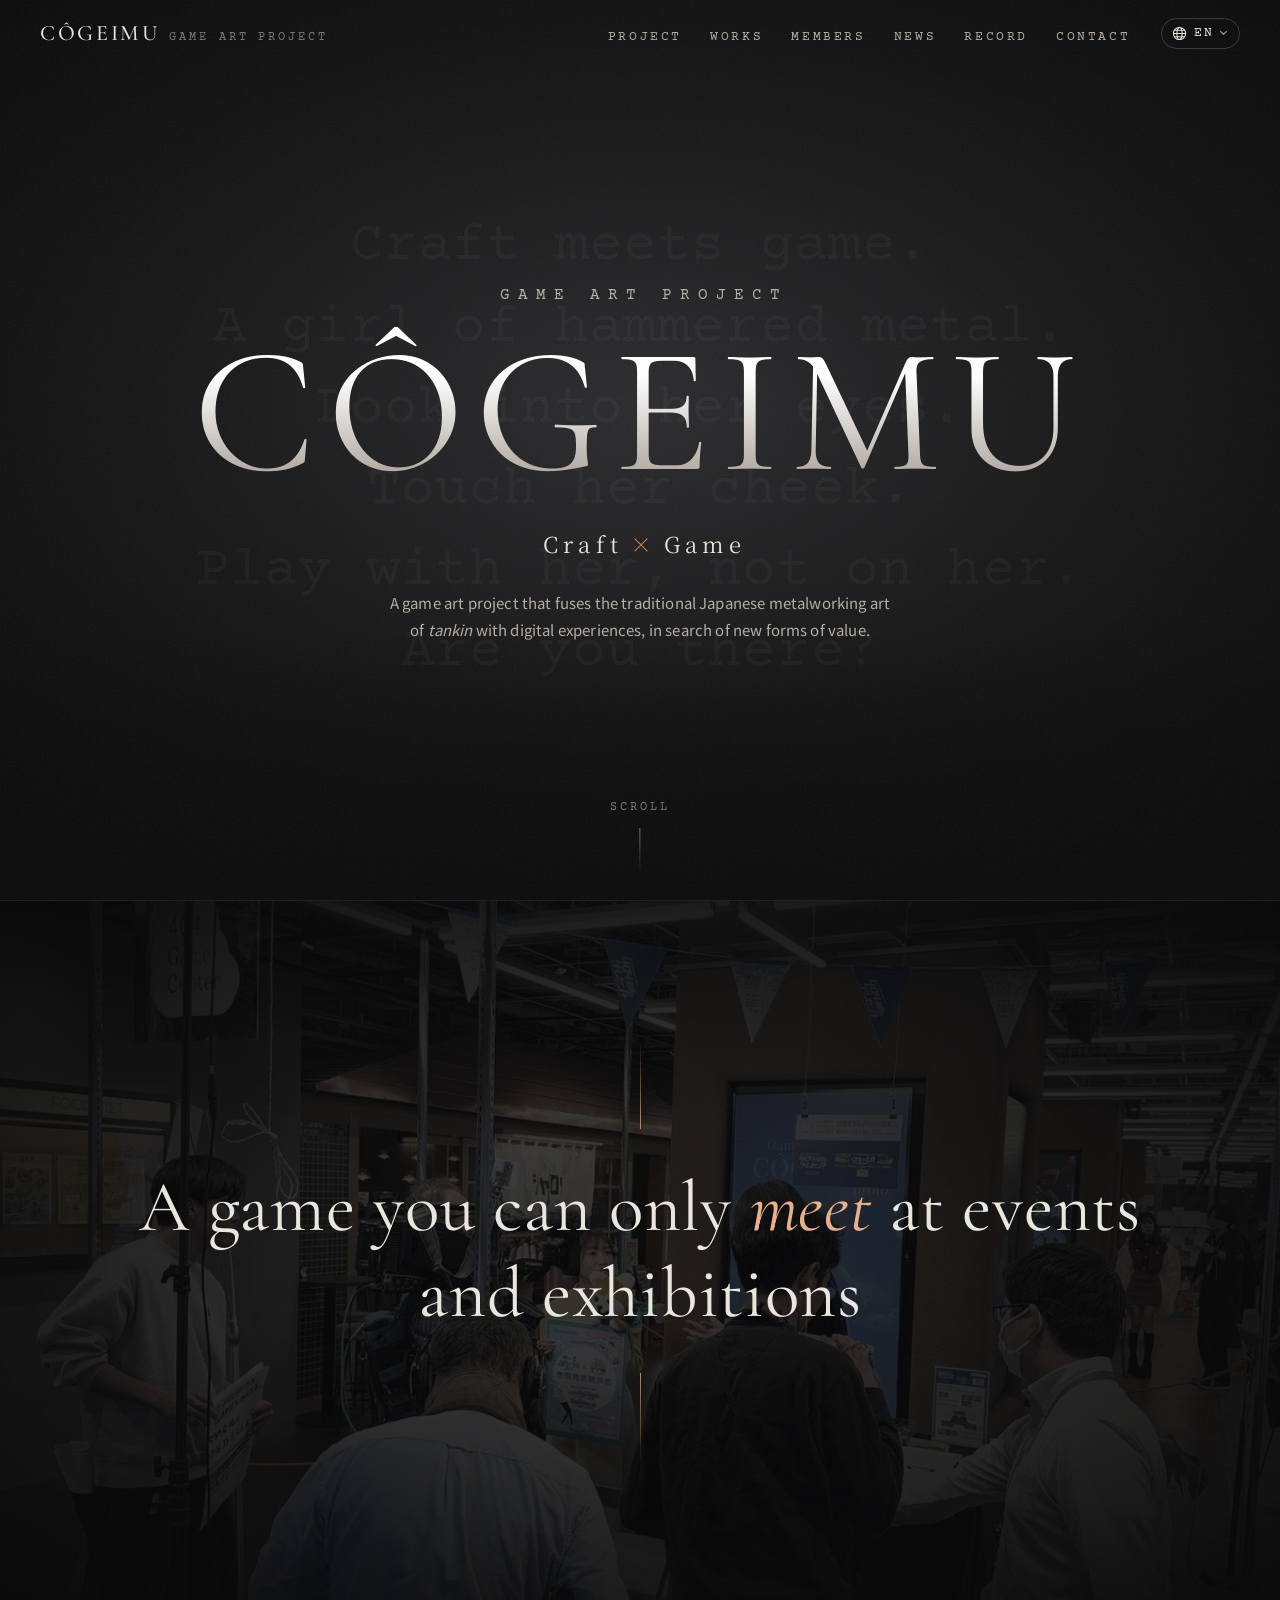
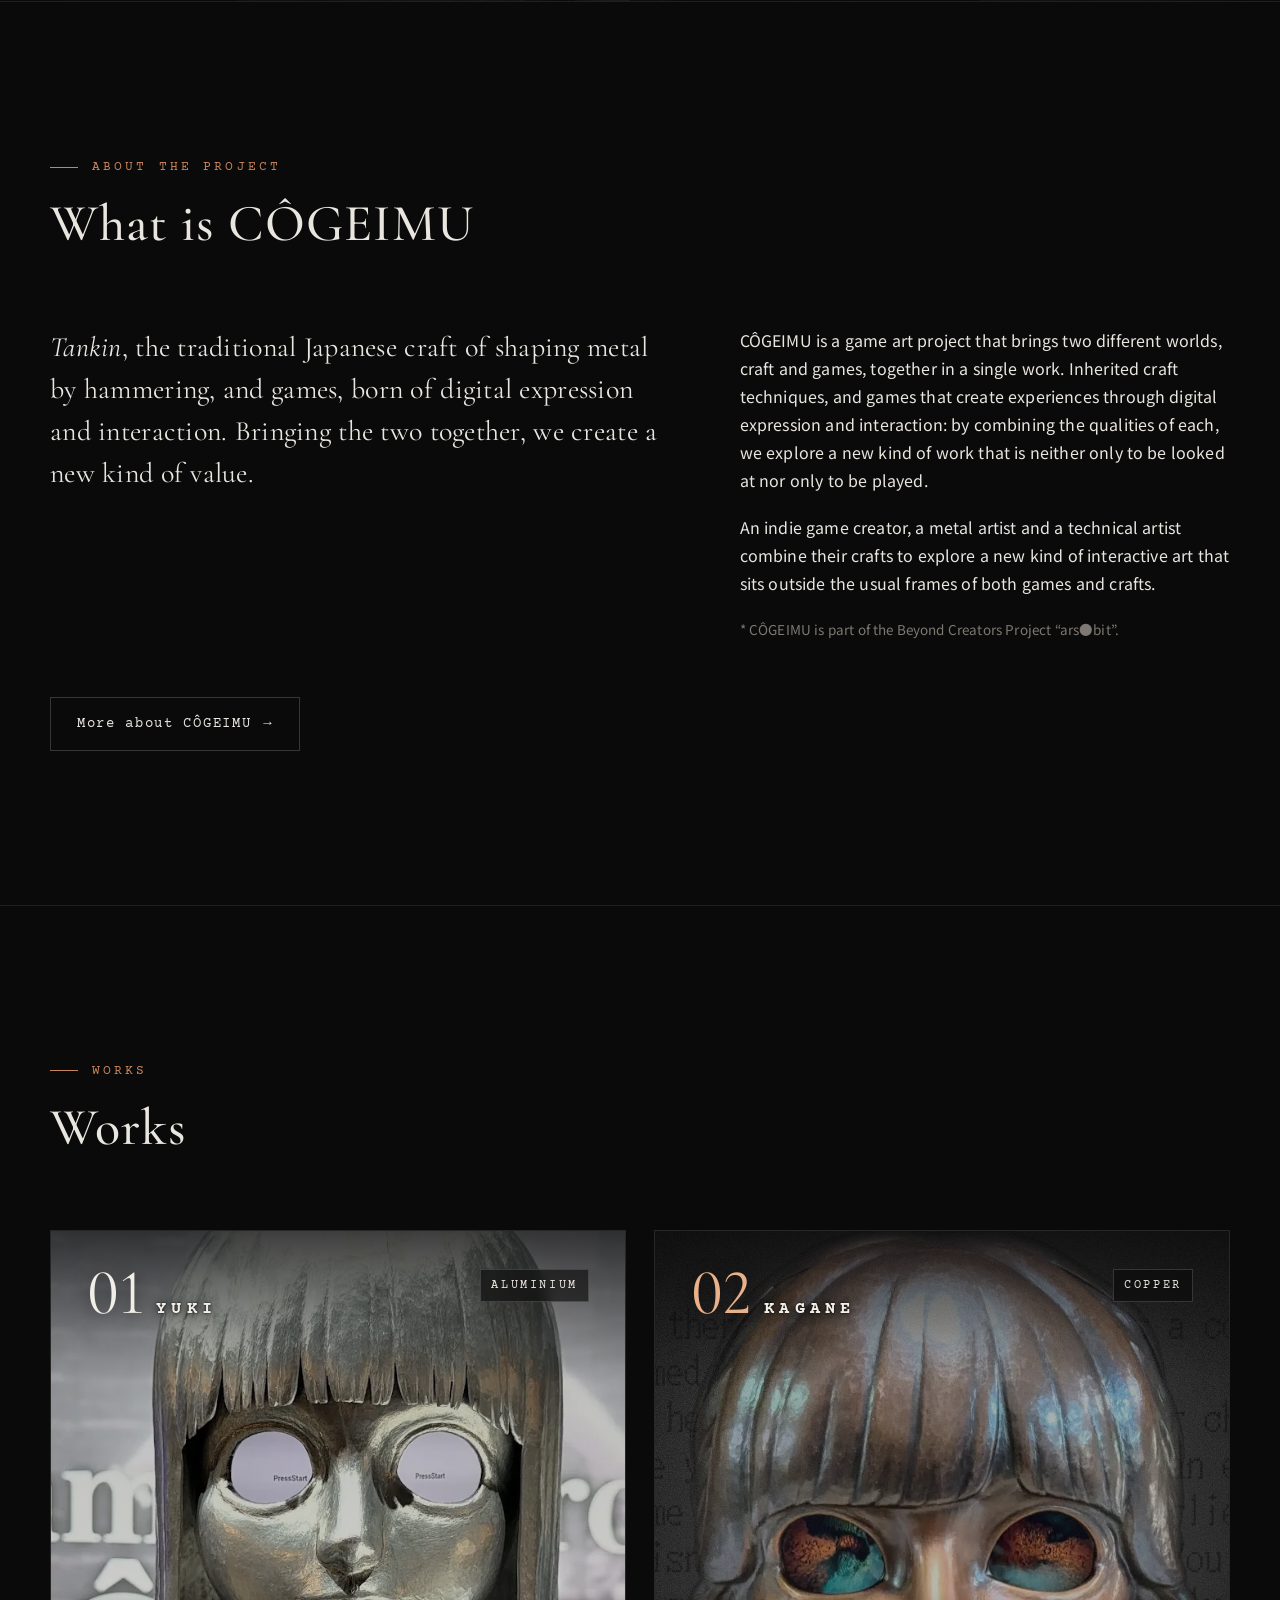
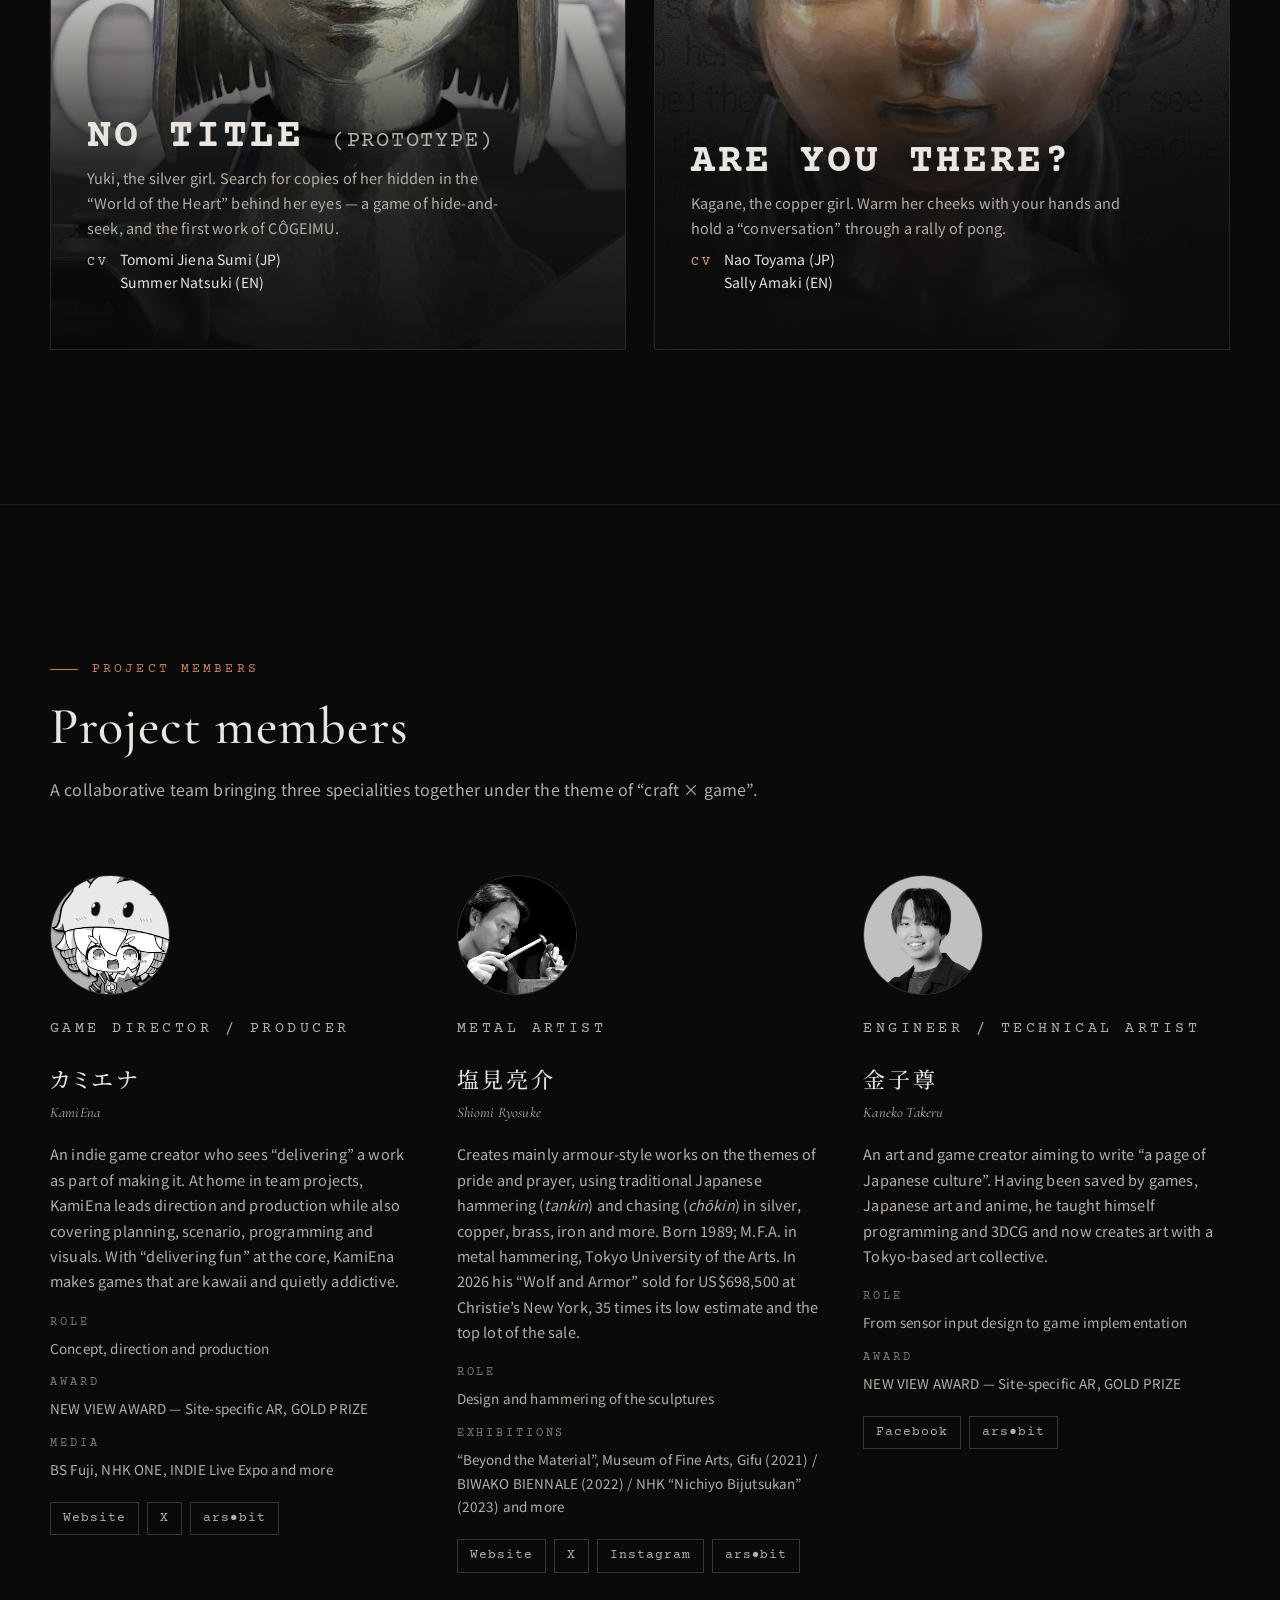
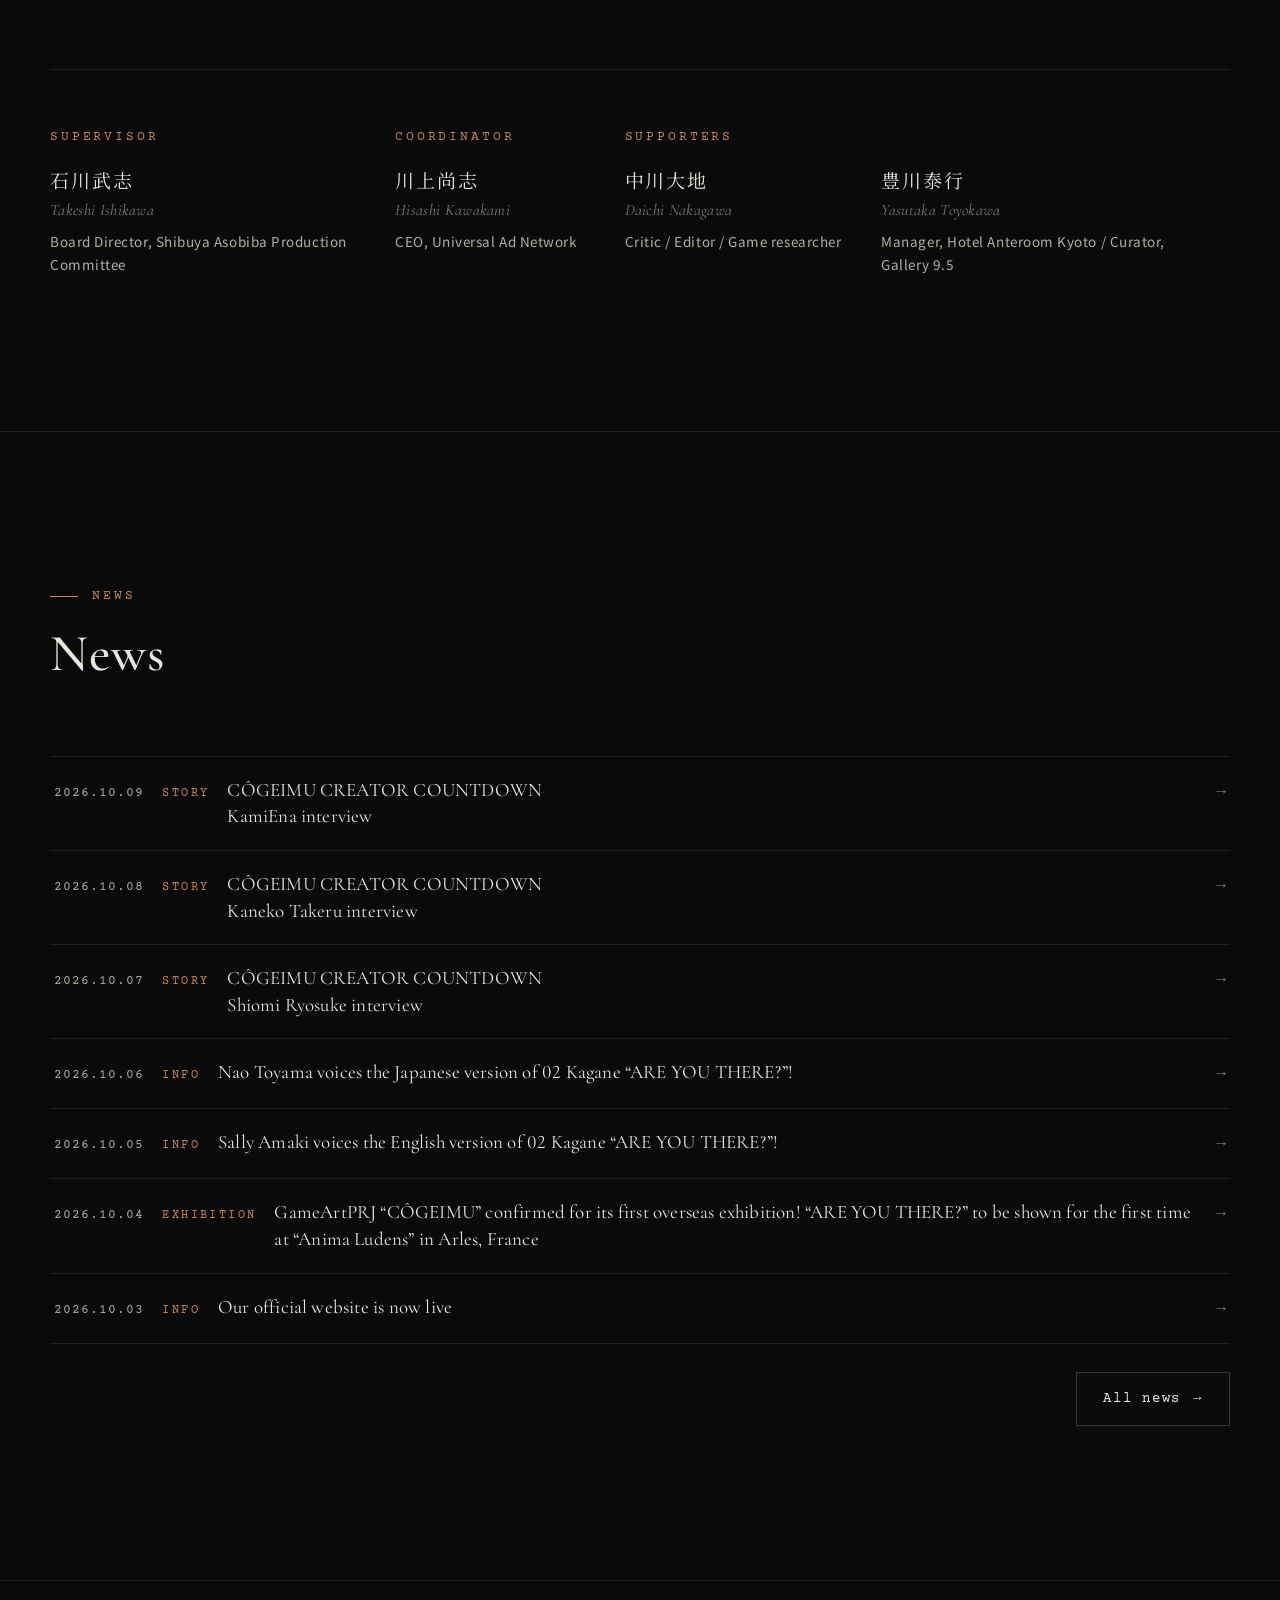
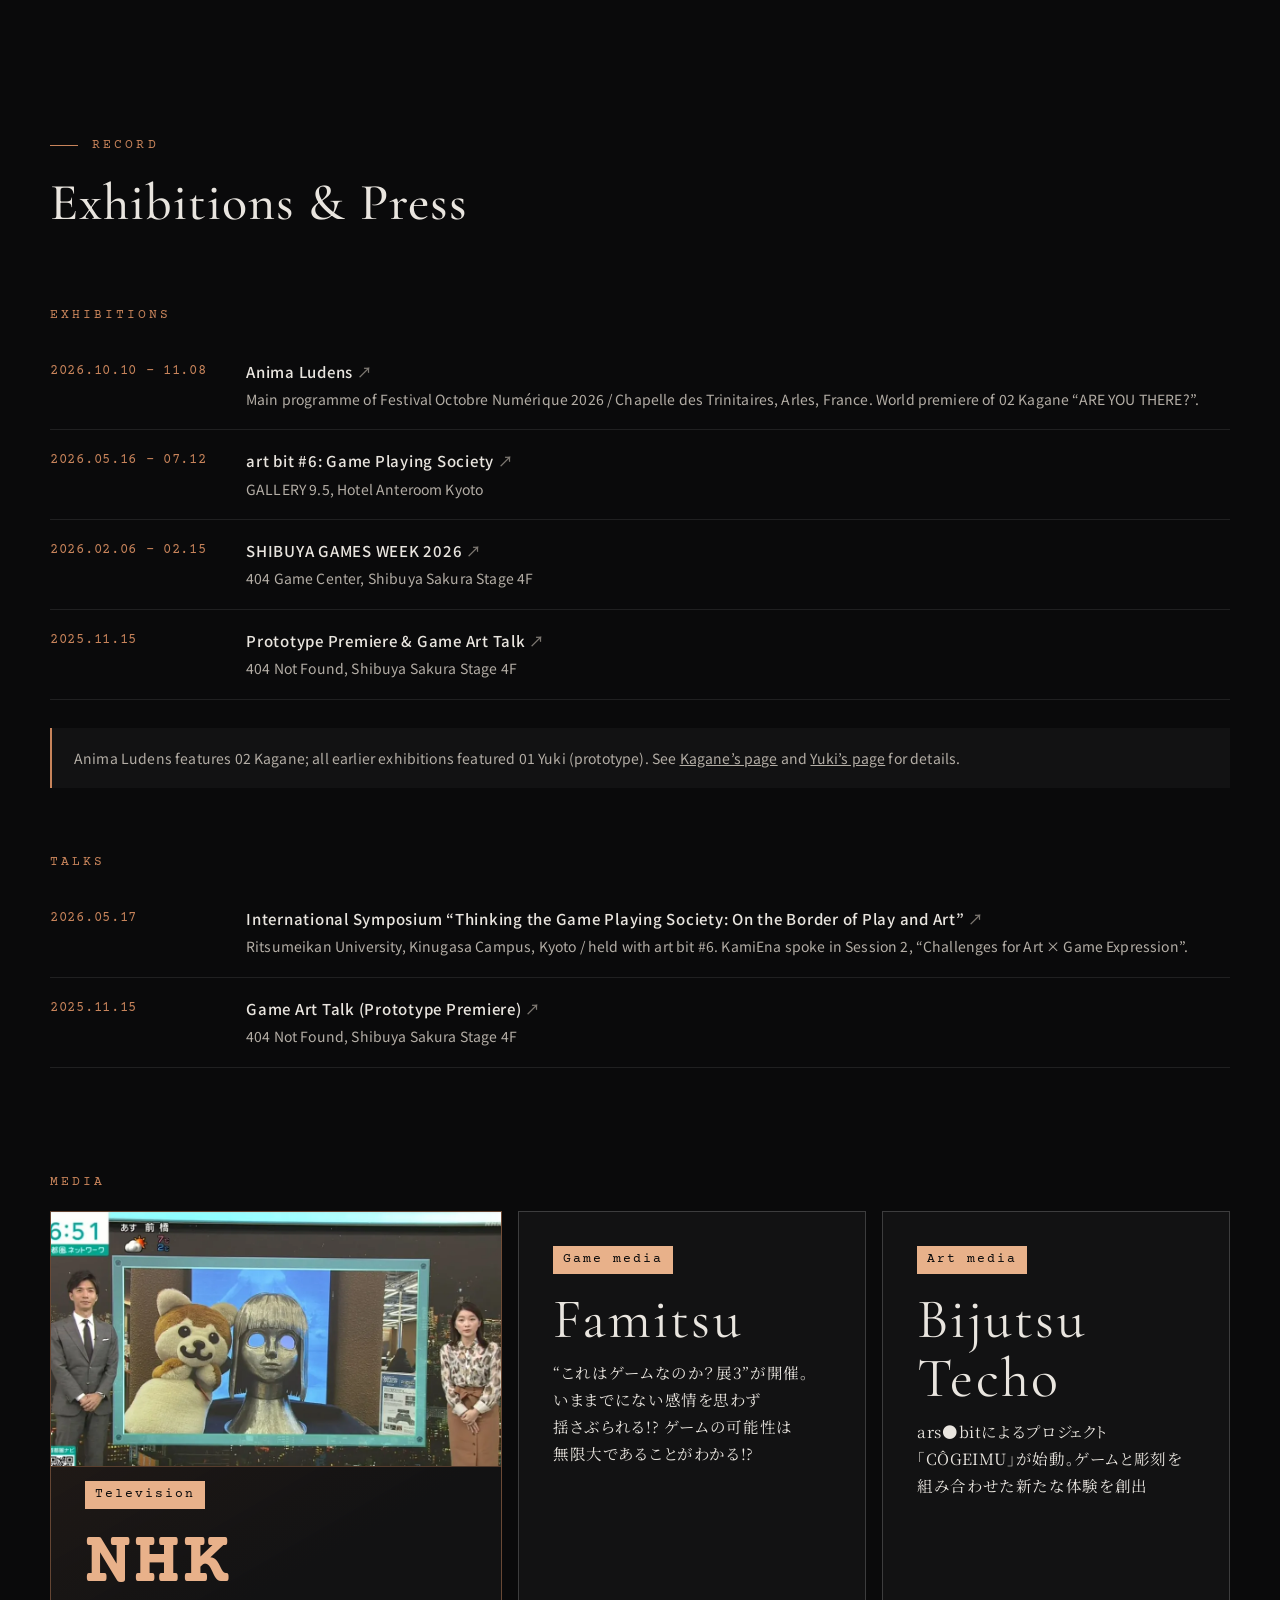
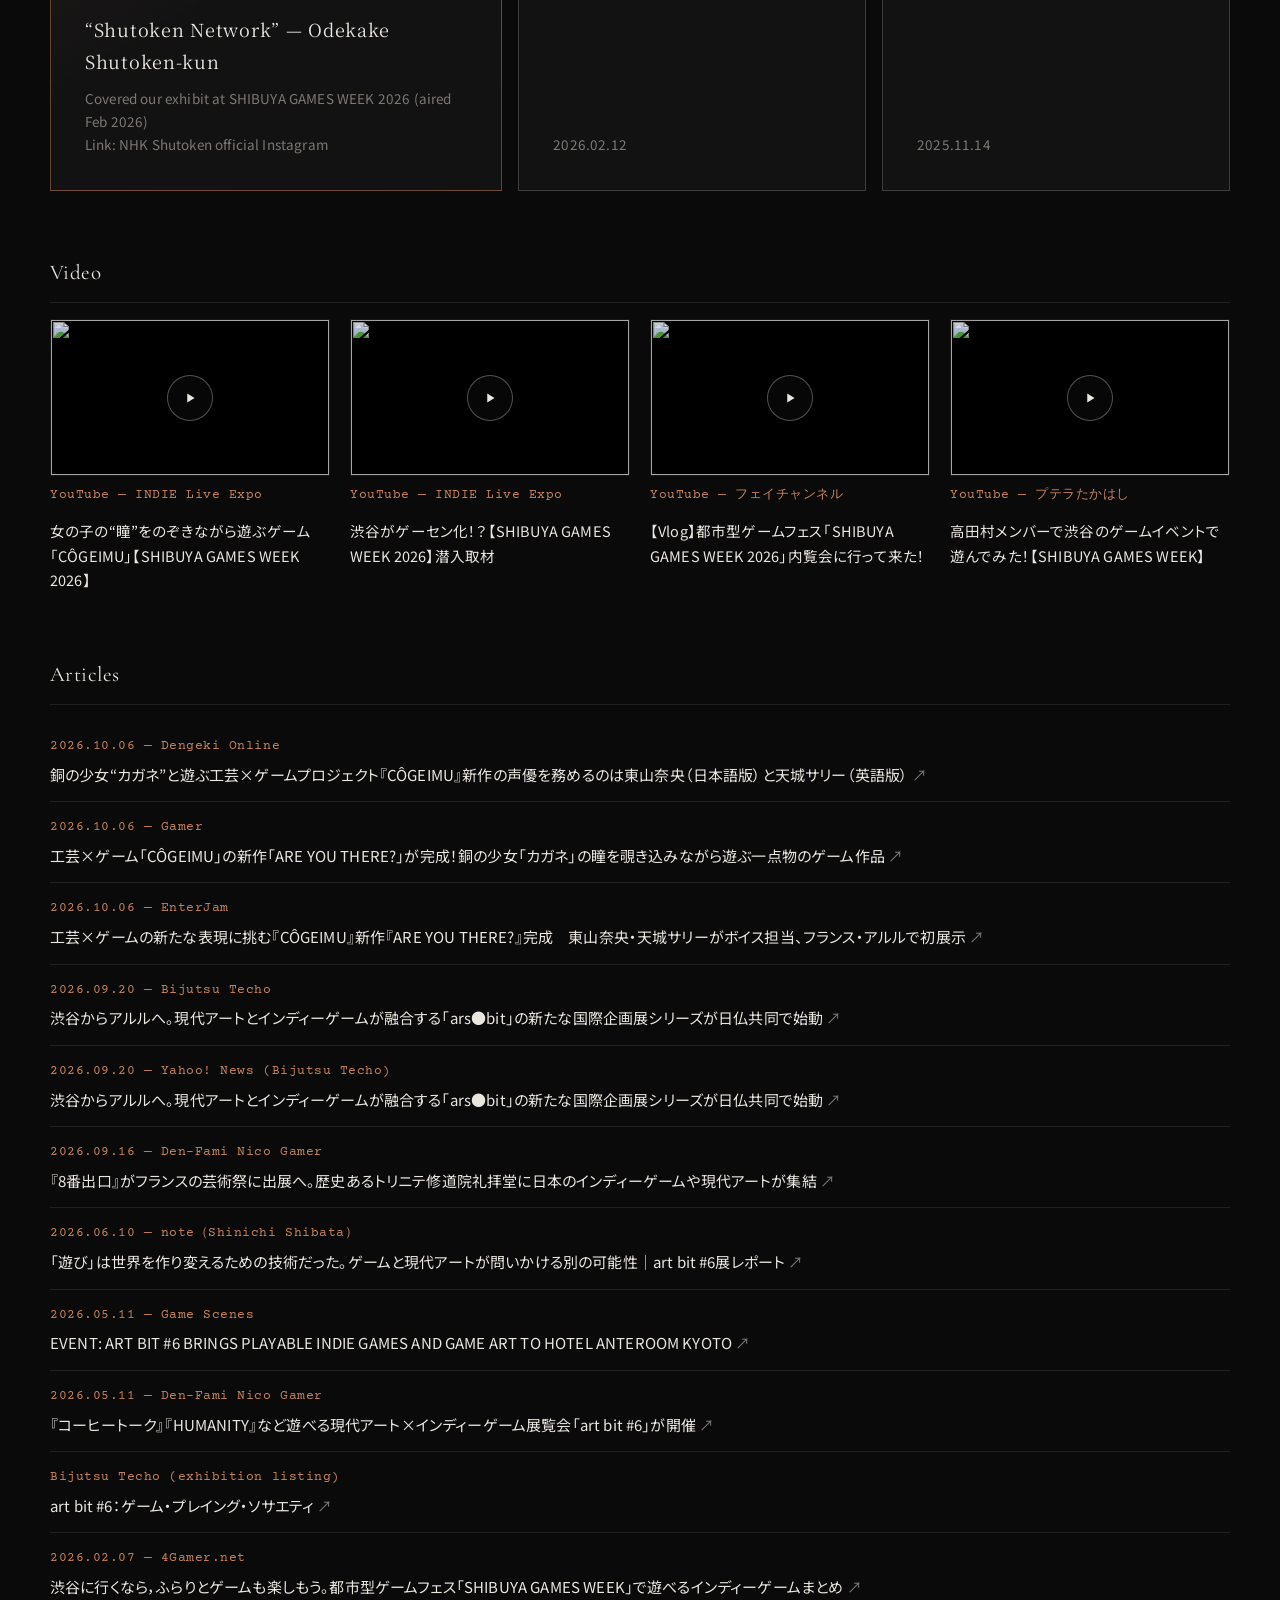
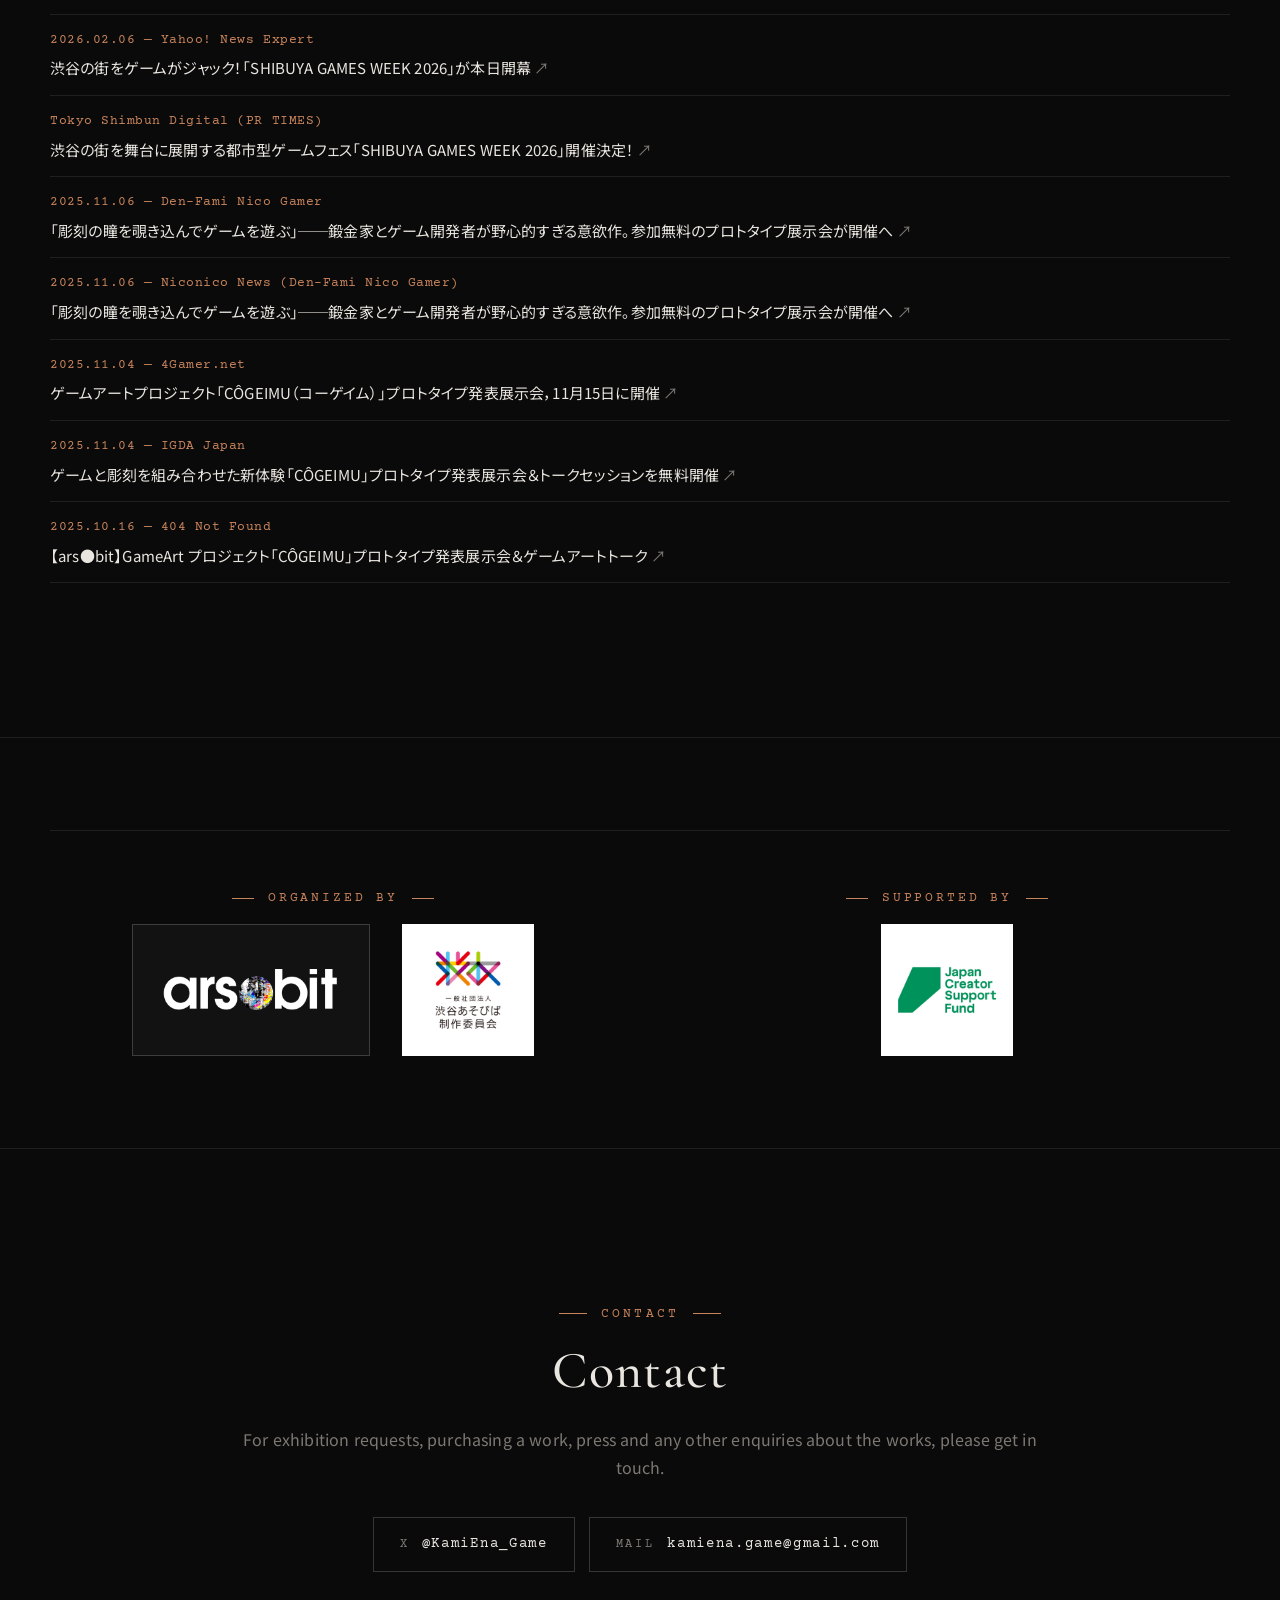
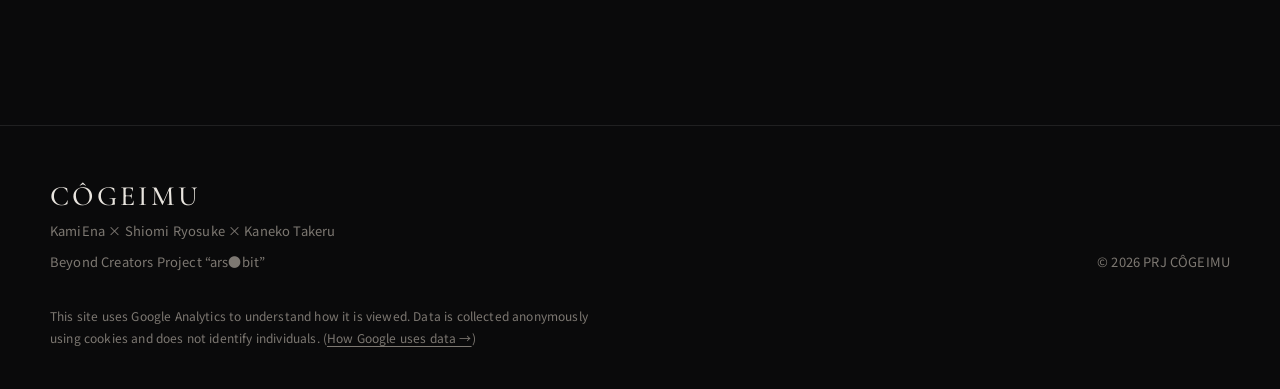
==== commit 2b590815: "Home: the catch copy gets a band of its own (faint venue photo, copper threads, key word in copper) " ====
--- a/index.html
+++ b/index.html
@@ -30,9 +30,9 @@
   <link rel="preconnect" href="https://fonts.googleapis.com">
   <link rel="preconnect" href="https://fonts.gstatic.com" crossorigin>
   <link href="https://fonts.googleapis.com/css2?family=Cormorant+Garamond:ital,wght@0,400;0,500;1,400&family=Courier+Prime:wght@400;700&family=Noto+Sans+JP:wght@400;500&family=Noto+Serif+JP:wght@400;500&display=swap" rel="stylesheet">
-  <link rel="stylesheet" href="assets/css/style.css?v=20261009b">
+  <link rel="stylesheet" href="assets/css/style.css?v=20261010">
   <script src="assets/js/budoux-ja.js" defer></script>
-  <script src="assets/js/main.js?v=20261009b" defer></script>
+  <script src="assets/js/main.js?v=20261010" defer></script>
   <script type="application/ld+json">
   {
     "@context": "https://schema.org",
@@ -112,13 +112,19 @@
     <a class="scroll-cue" href="#project">SCROLL</a>
   </section>
 
+  <!-- ============ CATCH: a band of its own between the hero and About ============ -->
+  <section class="catch-band" id="project">
+    <div class="catch-band__bg" style="background-image: url('assets/img/yuki/ex-sgw-02.webp')" aria-hidden="true"></div>
+    <div class="wrap catch-band__inner reveal">
+      <span class="catch-band__rule" aria-hidden="true"></span>
+      <p class="catch-band__text"><span lang="ja">イベントや展示会でしか<br><em>出会えない</em>ゲーム</span><span lang="en">A game you can only <em>meet</em> at events and exhibitions</span></p>
+      <span class="catch-band__rule catch-band__rule--end" aria-hidden="true"></span>
+    </div>
+  </section>
+
   <!-- ============ PROJECT ============ -->
-  <section class="section" id="project">
+  <section class="section">
     <div class="wrap">
-      <div class="concept-block about-catch reveal">
-        <p class="concept__to"><span lang="ja">イベントや展示会でしか<br>出会えないゲーム</span><span lang="en">A game you can only meet at events and exhibitions</span></p>
-      </div>
-
       <header class="sec-head reveal">
         <p class="sec-head__label">About the project</p>
         <h2><span lang="ja"><ruby class="reading">CÔGEIMU<rt>コーゲイム</rt></ruby> について</span><span lang="en">What is CÔGEIMU</span></h2>
--- a/assets/css/style.css
+++ b/assets/css/style.css
@@ -664,7 +664,29 @@
 html:is([lang="en"], [lang="fr"], [lang="it"], [lang="es"], [lang="de"]) .concept__theme { font-family: var(--f-logo); letter-spacing: 0.08em; }
 .concept__theme-label { font-family: var(--f-type); font-size: 13px; letter-spacing: 0.22em; text-transform: uppercase; color: var(--accent); }
 .concept__text { margin: 30px auto 0; max-width: 40em; }
-.about-catch .concept__to { margin-top: 0; font-size: clamp(26px, 5.4vw, 64px); }
+/* home: the catch copy gets a band of its own (a moment while scrolling, not a line before About):
+   a faint photo of a venue full of visitors, copper threads above and below, the key word in copper */
+.catch-band {
+  position: relative; isolation: isolate; overflow: hidden;
+  display: grid; place-items: center; min-height: min(78svh, 760px);
+  padding: clamp(72px, 12vw, 140px) 0; text-align: center;
+  border-top: 1px solid var(--line); border-bottom: 1px solid var(--line);
+}
+.catch-band__bg {
+  position: absolute; inset: 0; z-index: -1;
+  background-size: cover; background-position: center;
+  opacity: 0.2; filter: grayscale(0.5);
+  -webkit-mask-image: radial-gradient(ellipse 75% 70% at 50% 50%, #000 25%, transparent 100%);
+  mask-image: radial-gradient(ellipse 75% 70% at 50% 50%, #000 25%, transparent 100%);
+}
+.catch-band__text { margin: 0; font-family: var(--f-head); font-size: clamp(32px, 6vw, 76px); line-height: 1.45; letter-spacing: 0.1em; }
+.catch-band__text em { font-style: normal; color: var(--accent-hi); }
+/* phones: “イベントや展示会でしか” on one line, down to 360px wide */
+@media (max-width: 560px) { html:is([lang="ja"], [lang="ko"], [lang^="zh"]) .catch-band__text { font-size: min(30px, 7.6vw); letter-spacing: 0.05em; } }
+html:is([lang="en"], [lang="fr"], [lang="it"], [lang="es"], [lang="de"]) .catch-band__text { font-family: var(--f-logo); font-size: clamp(34px, 5.6vw, 72px); line-height: 1.2; letter-spacing: 0.01em; max-width: 14em; margin-inline: auto; }
+html:is([lang="en"], [lang="fr"], [lang="it"], [lang="es"], [lang="de"]) .catch-band__text em { font-style: italic; }
+.catch-band__rule { display: block; width: 1px; height: clamp(48px, 8vw, 88px); margin: 0 auto clamp(24px, 4vw, 36px); background: linear-gradient(transparent, var(--accent)); }
+.catch-band__rule--end { margin: clamp(24px, 4vw, 36px) auto 0; background: linear-gradient(var(--accent), transparent); }
 
 @media (min-width: 900px) {
   .steps--row { display: grid; grid-template-columns: repeat(3, 1fr); gap: 40px; }
@@ -1255,6 +1277,7 @@
 /* Kagane notes: the three countdown interviews, one card each (one column, or three side by side; never two plus one) */
 .play-links.interview-links { margin-top: clamp(24px, 4vw, 36px); grid-template-columns: 1fr; }
 @media (min-width: 900px) { .play-links.interview-links { grid-template-columns: repeat(3, 1fr); } }
+.play-link > span:nth-child(2) > .play-link__role { display: block; margin-top: 2px; font-family: var(--f-body); font-size: 13px; letter-spacing: 0.04em; color: var(--text-2); }
 /* a part of the credits, not a section of its own: the label is white like the credit headings, with their rule below */
 .cast-news__label {
   margin: 0 0 16px; padding-bottom: 10px; border-bottom: 1px solid var(--line);
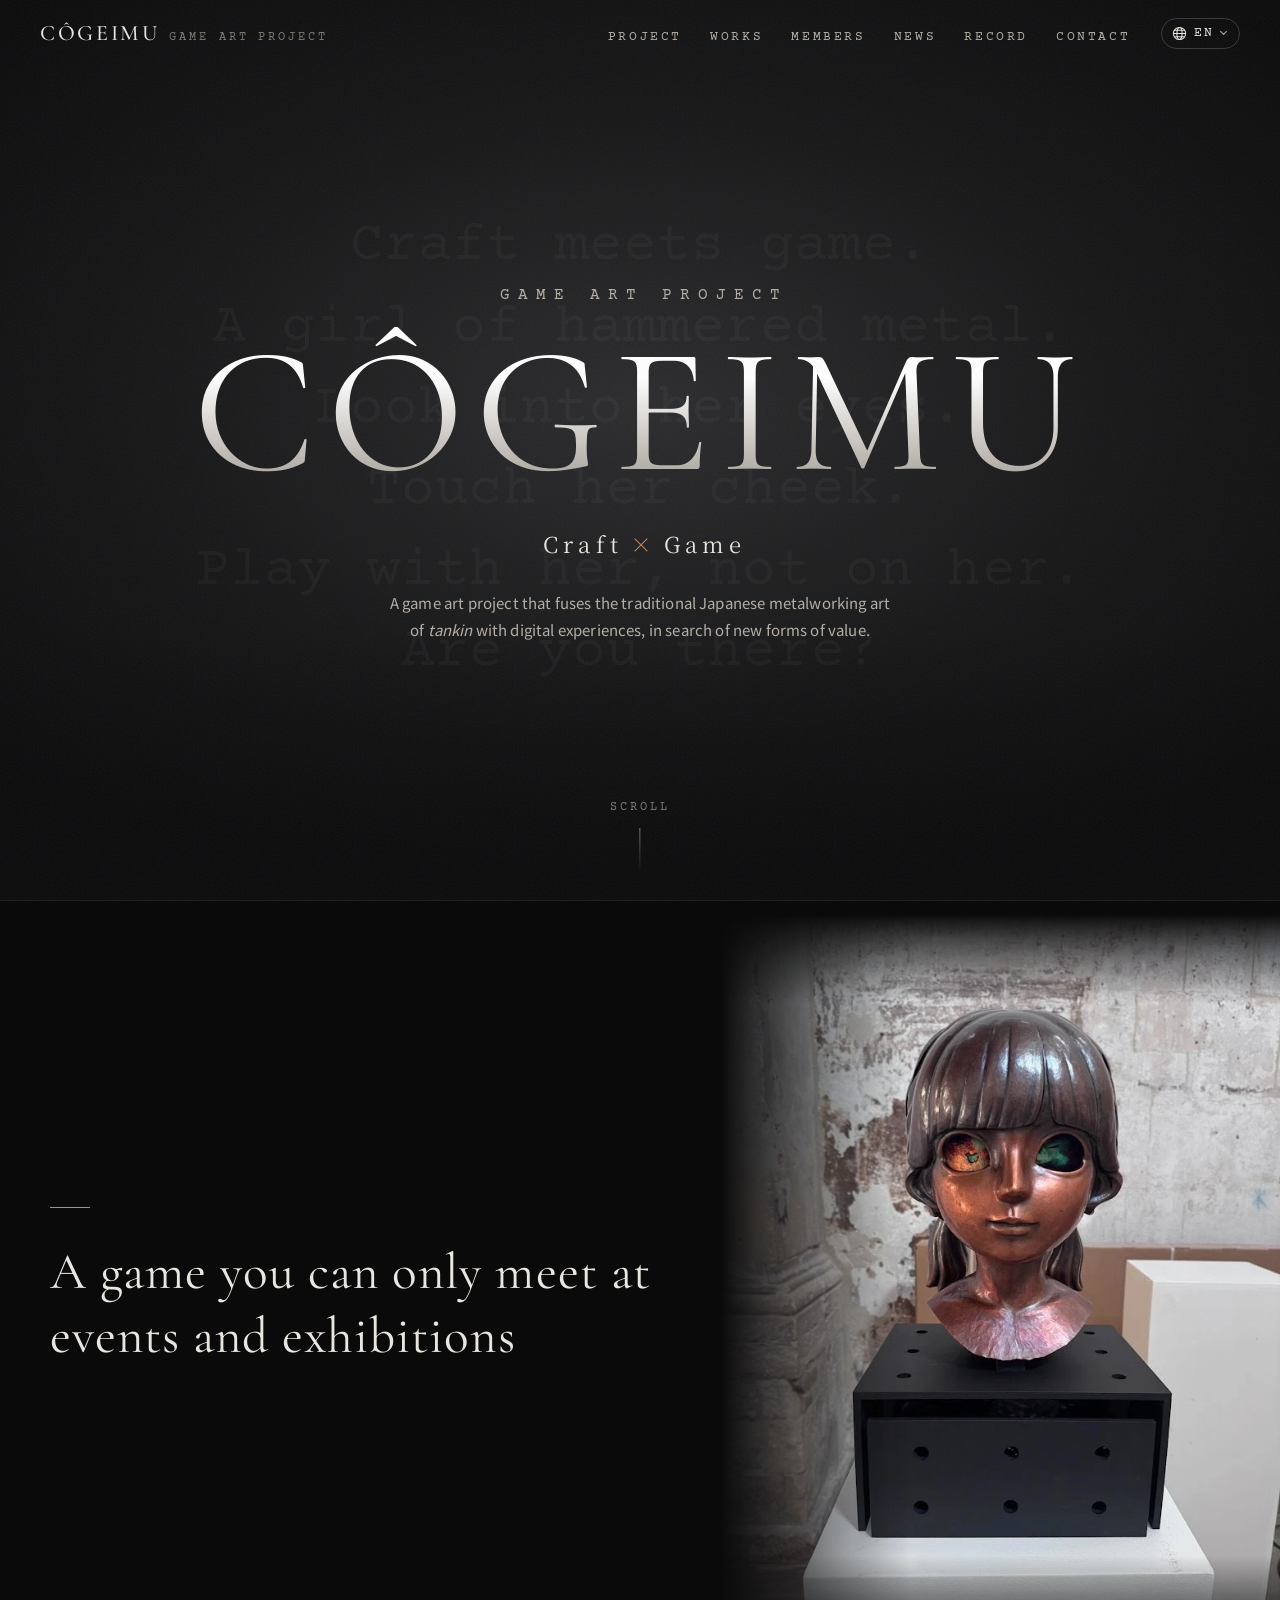
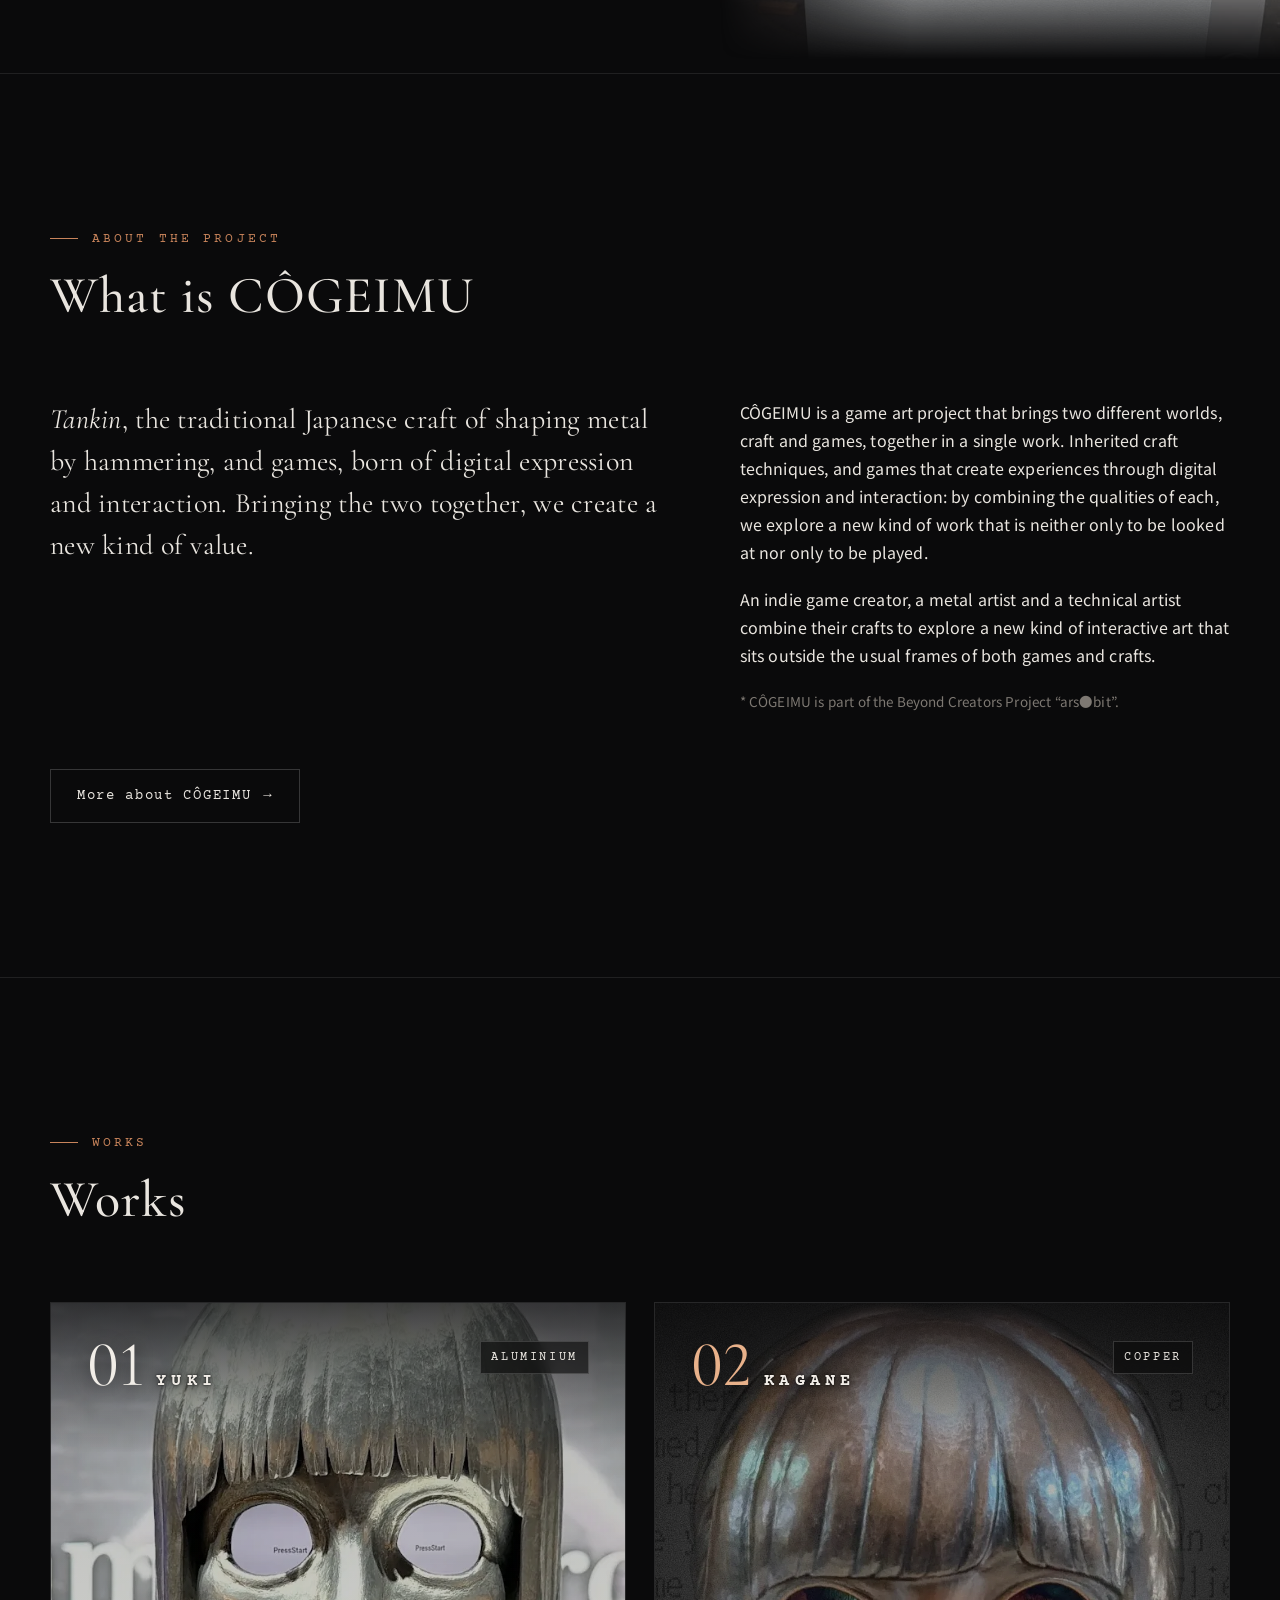
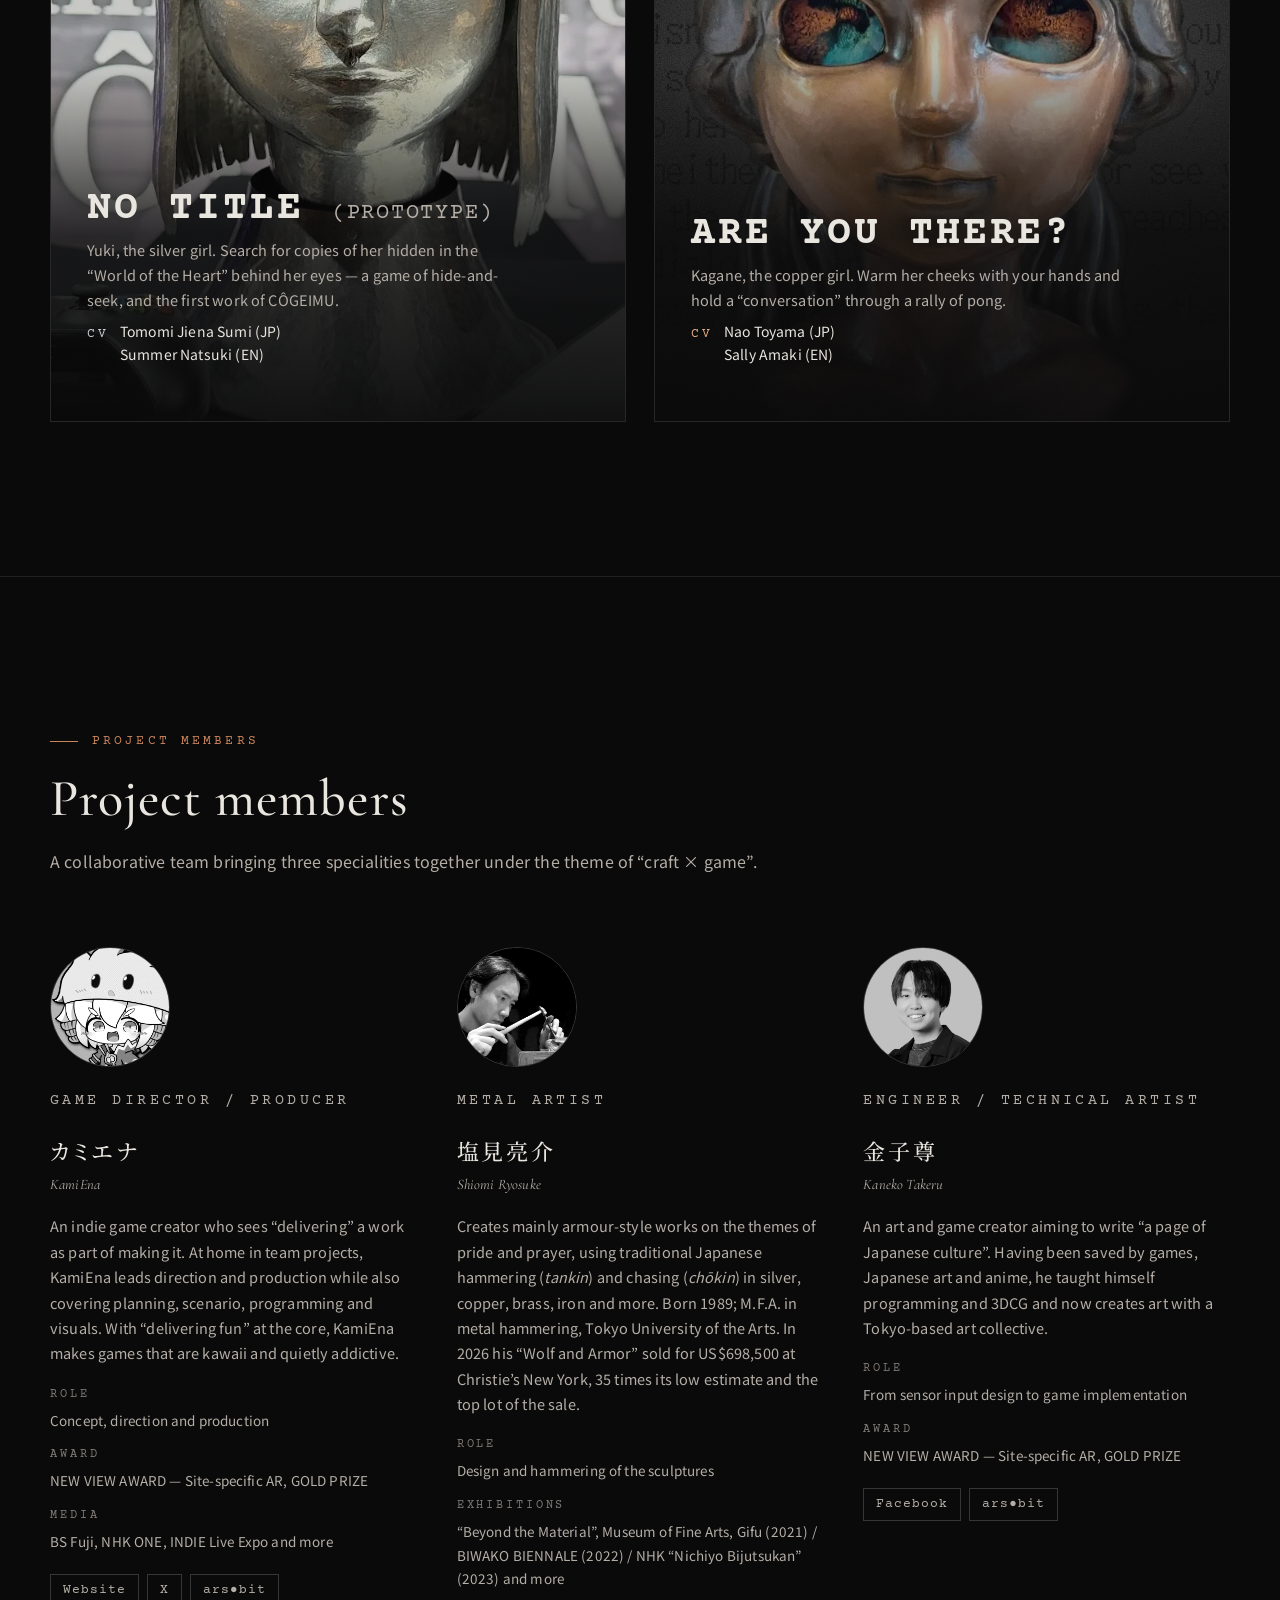
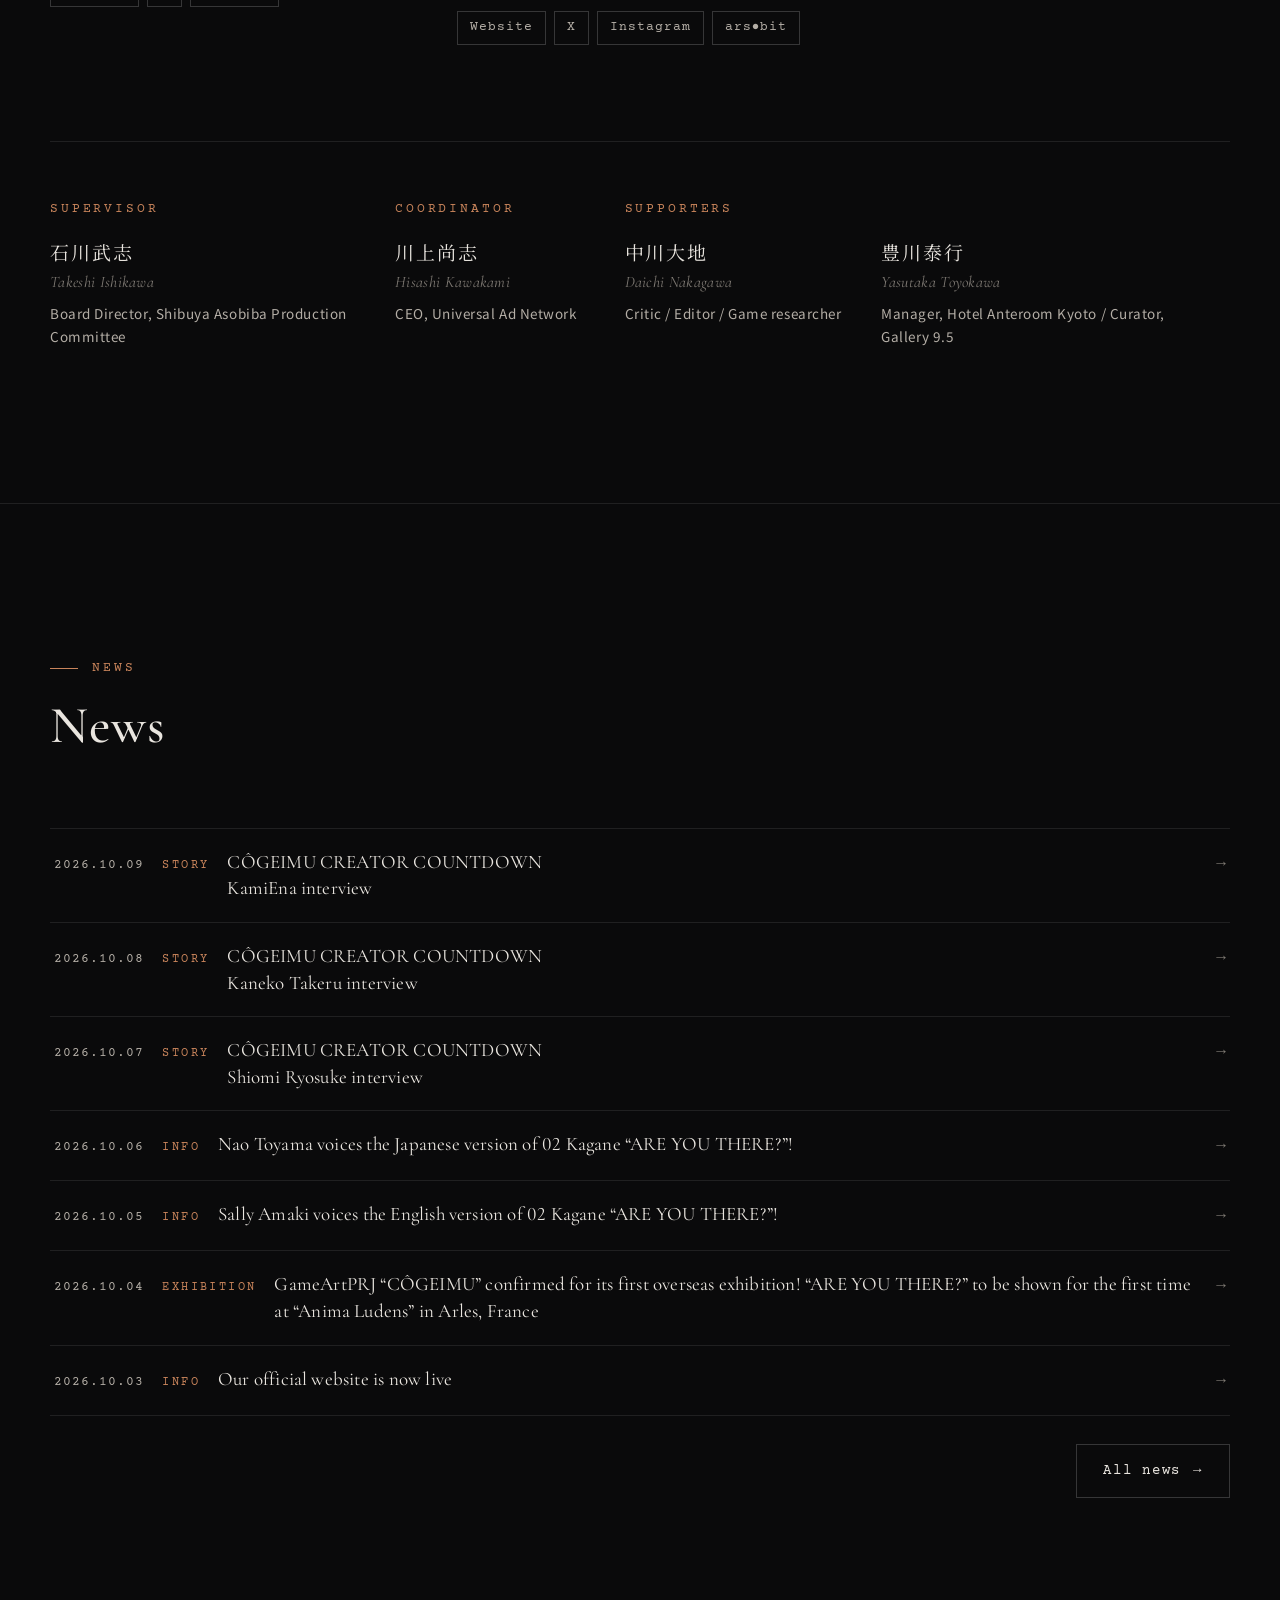
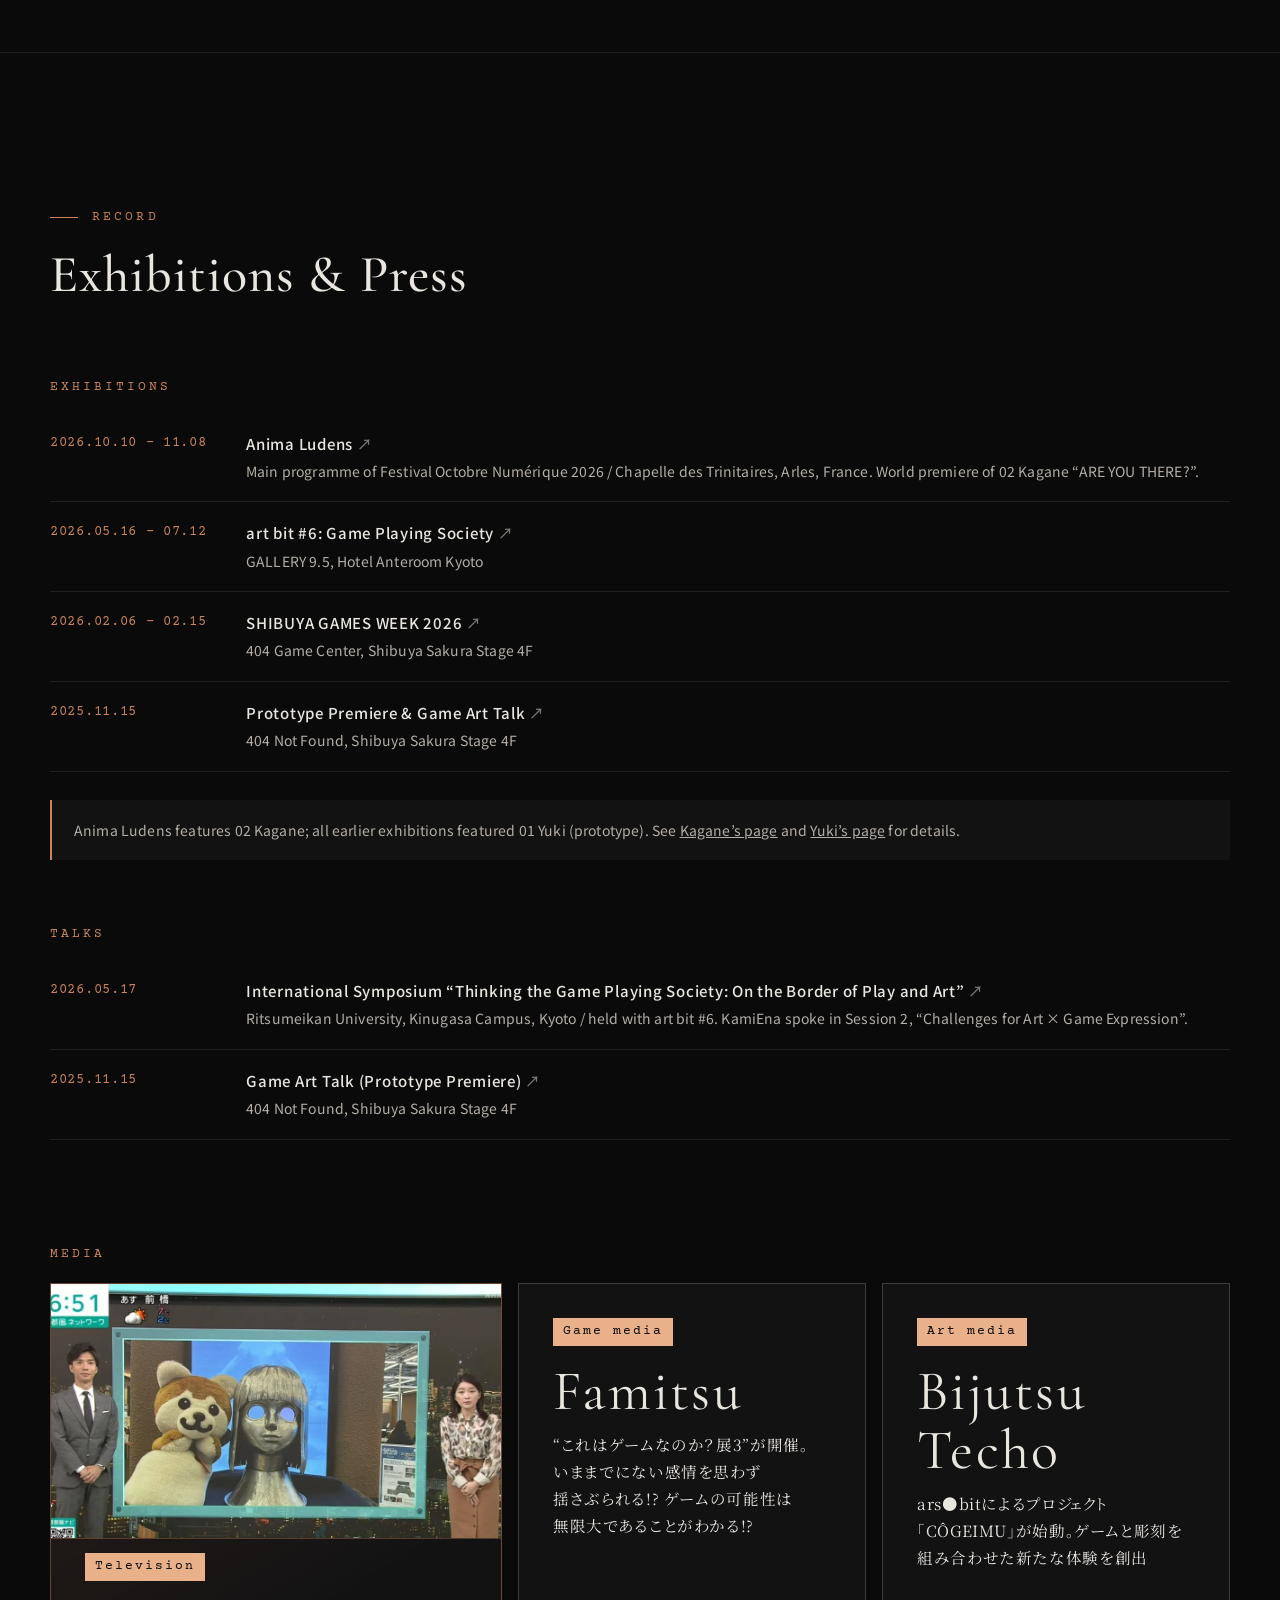
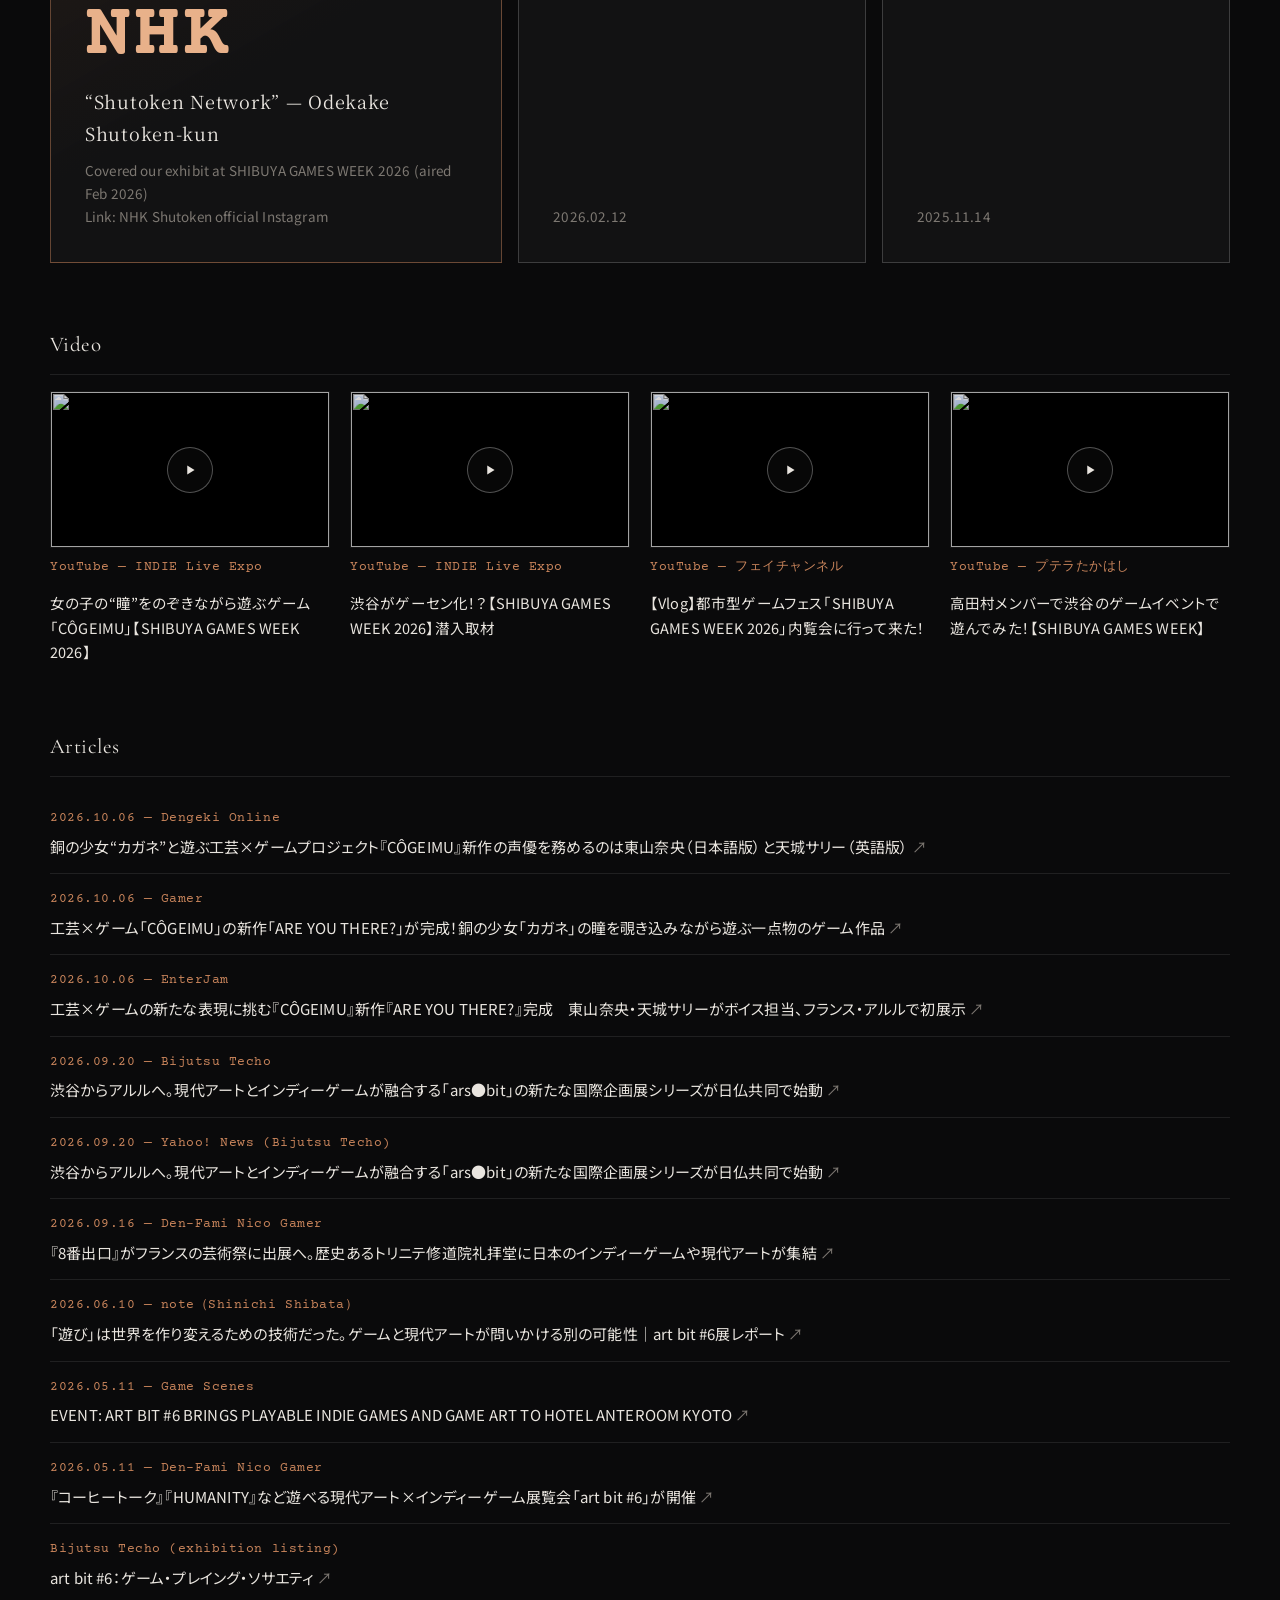
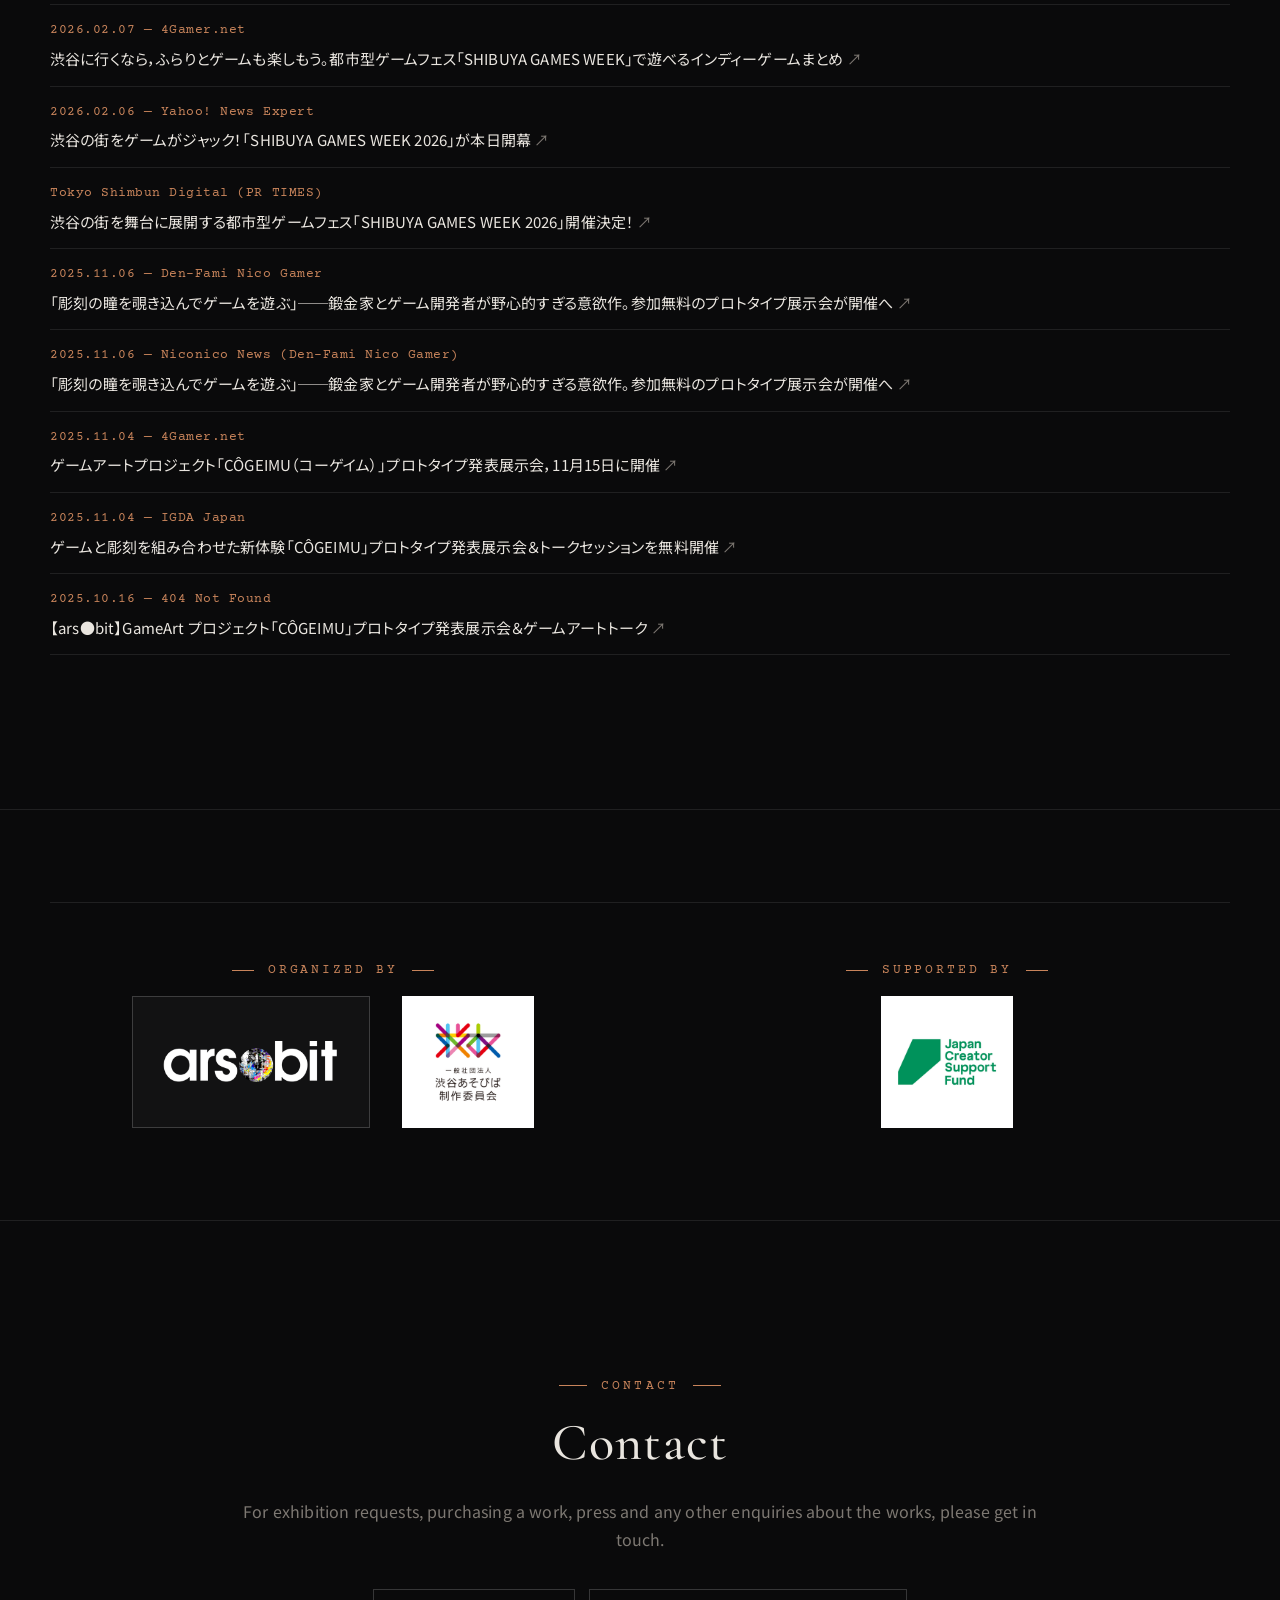
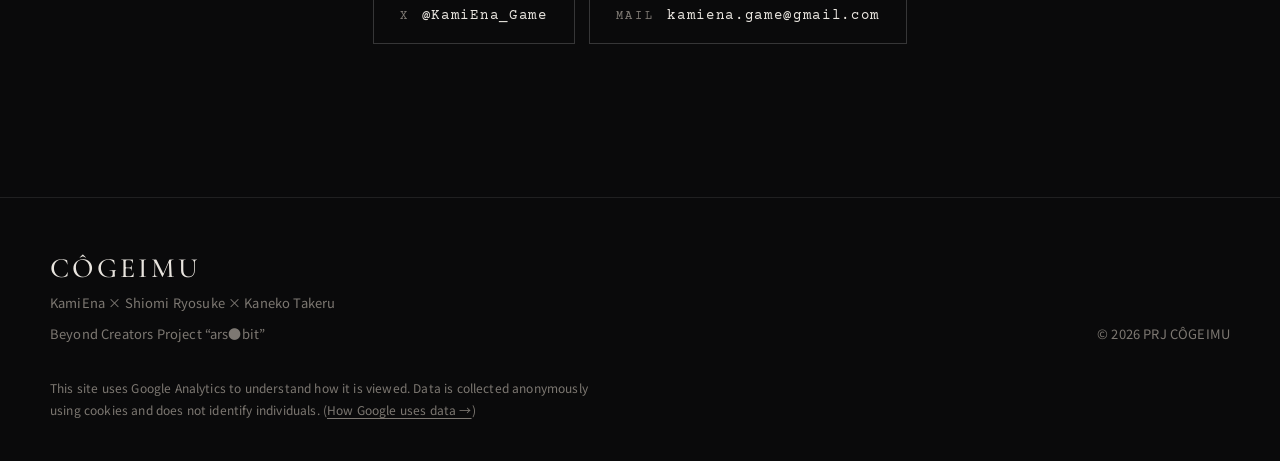
==== commit 1cba323f: "Home catch band: the work at an exhibition venue, shown as it is, with plain white type Co-Authored-" ====
--- a/index.html
+++ b/index.html
@@ -30,9 +30,9 @@
   <link rel="preconnect" href="https://fonts.googleapis.com">
   <link rel="preconnect" href="https://fonts.gstatic.com" crossorigin>
   <link href="https://fonts.googleapis.com/css2?family=Cormorant+Garamond:ital,wght@0,400;0,500;1,400&family=Courier+Prime:wght@400;700&family=Noto+Sans+JP:wght@400;500&family=Noto+Serif+JP:wght@400;500&display=swap" rel="stylesheet">
-  <link rel="stylesheet" href="assets/css/style.css?v=20261010">
+  <link rel="stylesheet" href="assets/css/style.css?v=20261010b">
   <script src="assets/js/budoux-ja.js" defer></script>
-  <script src="assets/js/main.js?v=20261010" defer></script>
+  <script src="assets/js/main.js?v=20261010b" defer></script>
   <script type="application/ld+json">
   {
     "@context": "https://schema.org",
@@ -114,11 +114,9 @@
 
   <!-- ============ CATCH: a band of its own between the hero and About ============ -->
   <section class="catch-band" id="project">
-    <div class="catch-band__bg" style="background-image: url('assets/img/yuki/ex-sgw-02.webp')" aria-hidden="true"></div>
-    <div class="wrap catch-band__inner reveal">
-      <span class="catch-band__rule" aria-hidden="true"></span>
-      <p class="catch-band__text"><span lang="ja">イベントや展示会でしか<br><em>出会えない</em>ゲーム</span><span lang="en">A game you can only <em>meet</em> at events and exhibitions</span></p>
-      <span class="catch-band__rule catch-band__rule--end" aria-hidden="true"></span>
+    <img class="catch-band__img" src="assets/img/kagane/exhibition-venue.webp" width="683" height="911" loading="lazy" alt="展示会場に置かれたカガネ" data-alt-ja="展示会場に置かれたカガネ" data-alt-en="Kagane set up at an exhibition venue">
+    <div class="catch-band__inner reveal">
+      <p class="catch-band__text"><span lang="ja">イベントや展示会でしか<br>出会えないゲーム</span><span lang="en">A game you can only meet at events and exhibitions</span></p>
     </div>
   </section>
 
--- a/assets/css/style.css
+++ b/assets/css/style.css
@@ -664,29 +664,33 @@
 html:is([lang="en"], [lang="fr"], [lang="it"], [lang="es"], [lang="de"]) .concept__theme { font-family: var(--f-logo); letter-spacing: 0.08em; }
 .concept__theme-label { font-family: var(--f-type); font-size: 13px; letter-spacing: 0.22em; text-transform: uppercase; color: var(--accent); }
 .concept__text { margin: 30px auto 0; max-width: 40em; }
-/* home: the catch copy gets a band of its own (a moment while scrolling, not a line before About):
-   a faint photo of a venue full of visitors, copper threads above and below, the key word in copper */
-.catch-band {
-  position: relative; isolation: isolate; overflow: hidden;
-  display: grid; place-items: center; min-height: min(78svh, 760px);
-  padding: clamp(72px, 12vw, 140px) 0; text-align: center;
-  border-top: 1px solid var(--line); border-bottom: 1px solid var(--line);
-}
-.catch-band__bg {
-  position: absolute; inset: 0; z-index: -1;
-  background-size: cover; background-position: center;
-  opacity: 0.2; filter: grayscale(0.5);
-  -webkit-mask-image: radial-gradient(ellipse 75% 70% at 50% 50%, #000 25%, transparent 100%);
-  mask-image: radial-gradient(ellipse 75% 70% at 50% 50%, #000 25%, transparent 100%);
-}
-.catch-band__text { margin: 0; font-family: var(--f-head); font-size: clamp(32px, 6vw, 76px); line-height: 1.45; letter-spacing: 0.1em; }
-.catch-band__text em { font-style: normal; color: var(--accent-hi); }
-/* phones: “イベントや展示会でしか” on one line, down to 360px wide */
-@media (max-width: 560px) { html:is([lang="ja"], [lang="ko"], [lang^="zh"]) .catch-band__text { font-size: min(30px, 7.6vw); letter-spacing: 0.05em; } }
-html:is([lang="en"], [lang="fr"], [lang="it"], [lang="es"], [lang="de"]) .catch-band__text { font-family: var(--f-logo); font-size: clamp(34px, 5.6vw, 72px); line-height: 1.2; letter-spacing: 0.01em; max-width: 14em; margin-inline: auto; }
-html:is([lang="en"], [lang="fr"], [lang="it"], [lang="es"], [lang="de"]) .catch-band__text em { font-style: italic; }
-.catch-band__rule { display: block; width: 1px; height: clamp(48px, 8vw, 88px); margin: 0 auto clamp(24px, 4vw, 36px); background: linear-gradient(transparent, var(--accent)); }
-.catch-band__rule--end { margin: clamp(24px, 4vw, 36px) auto 0; background: linear-gradient(var(--accent), transparent); }
+/* home: the catch copy gets a band of its own, with the work standing in an exhibition venue.
+   The photo is shown as it is (no people in it), fading into black; the words sit in the dark part, all white.
+   Phone: photo on top, words over its lower edge. PC: words on the left, photo on the right. */
+.catch-band { position: relative; overflow: hidden; border-top: 1px solid var(--line); border-bottom: 1px solid var(--line); }
+.catch-band__img {
+  display: block; width: 100%; height: auto; aspect-ratio: 683 / 911;
+  -webkit-mask-image: linear-gradient(180deg, transparent 0%, #000 14%, #000 52%, transparent 92%);
+  mask-image: linear-gradient(180deg, transparent 0%, #000 14%, #000 52%, transparent 92%);
+}
+.catch-band__inner { position: relative; margin-top: -20%; padding: 0 var(--gutter) clamp(72px, 14vw, 120px); text-align: center; }
+.catch-band__inner::before { content: ""; display: block; width: 40px; height: 1px; margin: 0 auto 28px; background: var(--accent); }
+.catch-band__text { margin: 0; font-family: var(--f-head); font-weight: 400; font-size: min(26px, 6.6vw); line-height: 1.75; letter-spacing: 0.16em; color: var(--text); }
+html:is([lang="en"], [lang="fr"], [lang="it"], [lang="es"], [lang="de"]) .catch-band__text { font-family: var(--f-logo); font-size: clamp(30px, 7.4vw, 56px); line-height: 1.25; letter-spacing: 0.02em; max-width: 13em; margin-inline: auto; }
+@media (min-width: 900px) {
+  .catch-band { display: grid; grid-template-columns: 1fr minmax(0, 560px); align-items: center; min-height: min(86vh, 820px); }
+  .catch-band__img {
+    grid-column: 2; grid-row: 1; width: 100%;
+    -webkit-mask-image: linear-gradient(90deg, transparent 0%, #000 34%), linear-gradient(180deg, transparent 0%, #000 12%, #000 86%, transparent 100%);
+    -webkit-mask-composite: source-in;
+    mask-image: linear-gradient(90deg, transparent 0%, #000 34%), linear-gradient(180deg, transparent 0%, #000 12%, #000 86%, transparent 100%);
+    mask-composite: intersect;
+  }
+  .catch-band__inner { grid-column: 1; grid-row: 1; margin: 0; padding: 0 0 0 max(var(--gutter), (100vw - var(--wrap)) / 2); text-align: left; }
+  .catch-band__inner::before { margin: 0 0 32px; }
+  .catch-band__text { font-size: clamp(34px, 3.4vw, 50px); letter-spacing: 0.18em; }
+  html:is([lang="en"], [lang="fr"], [lang="it"], [lang="es"], [lang="de"]) .catch-band__text { font-size: clamp(40px, 4vw, 60px); margin-inline: 0; }
+}
 
 @media (min-width: 900px) {
   .steps--row { display: grid; grid-template-columns: repeat(3, 1fr); gap: 40px; }
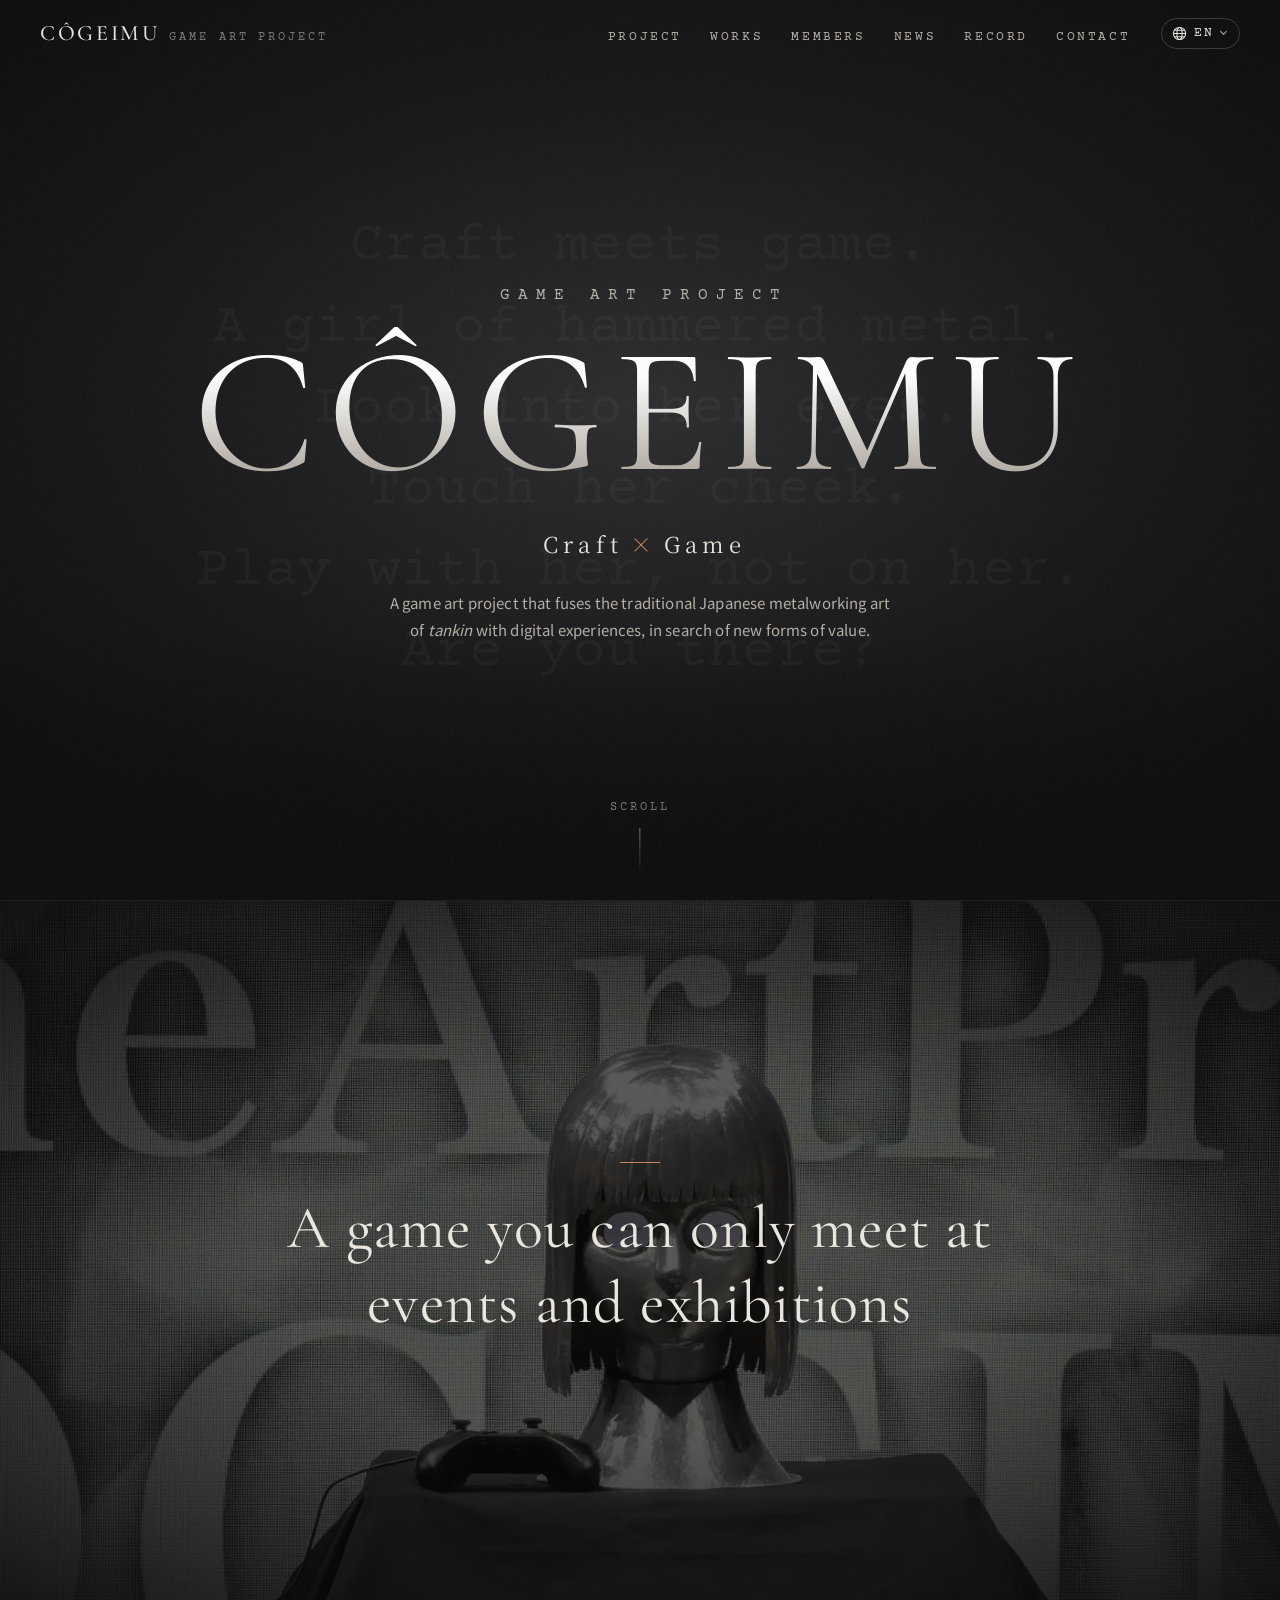
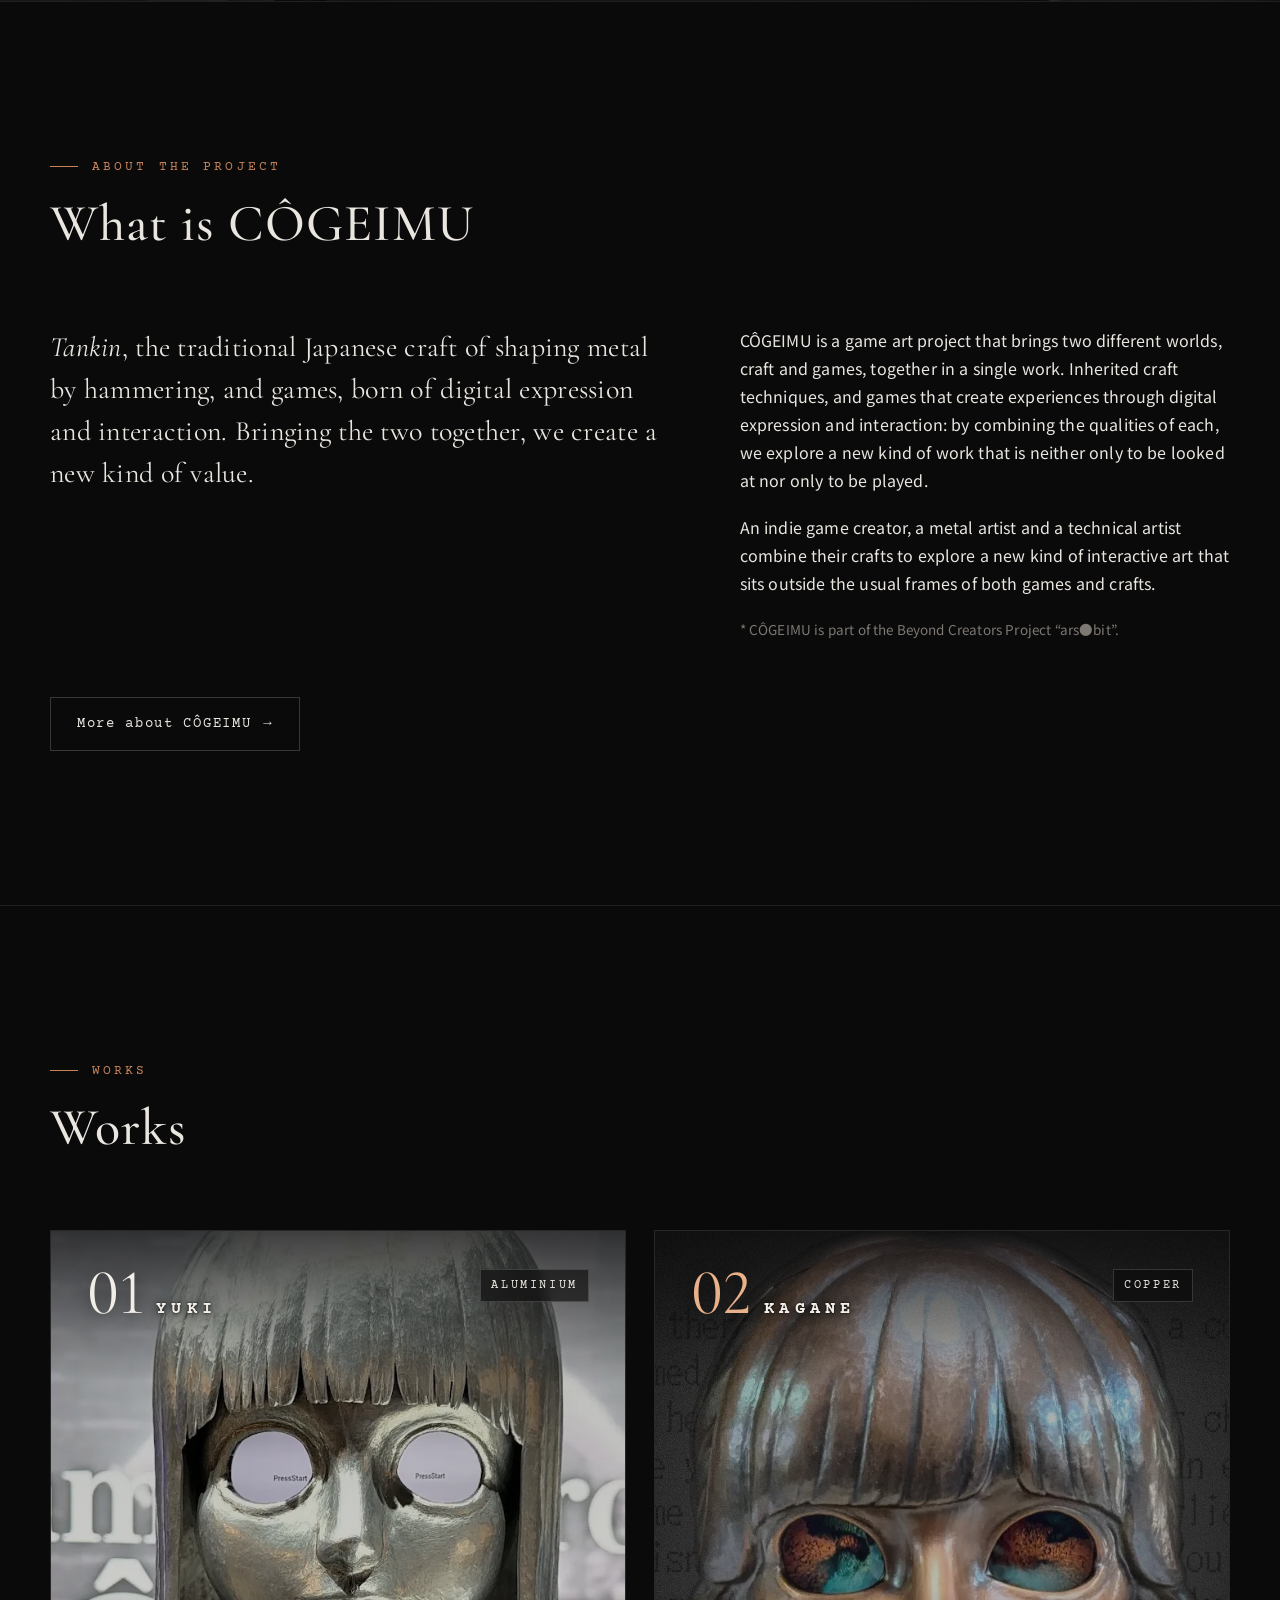
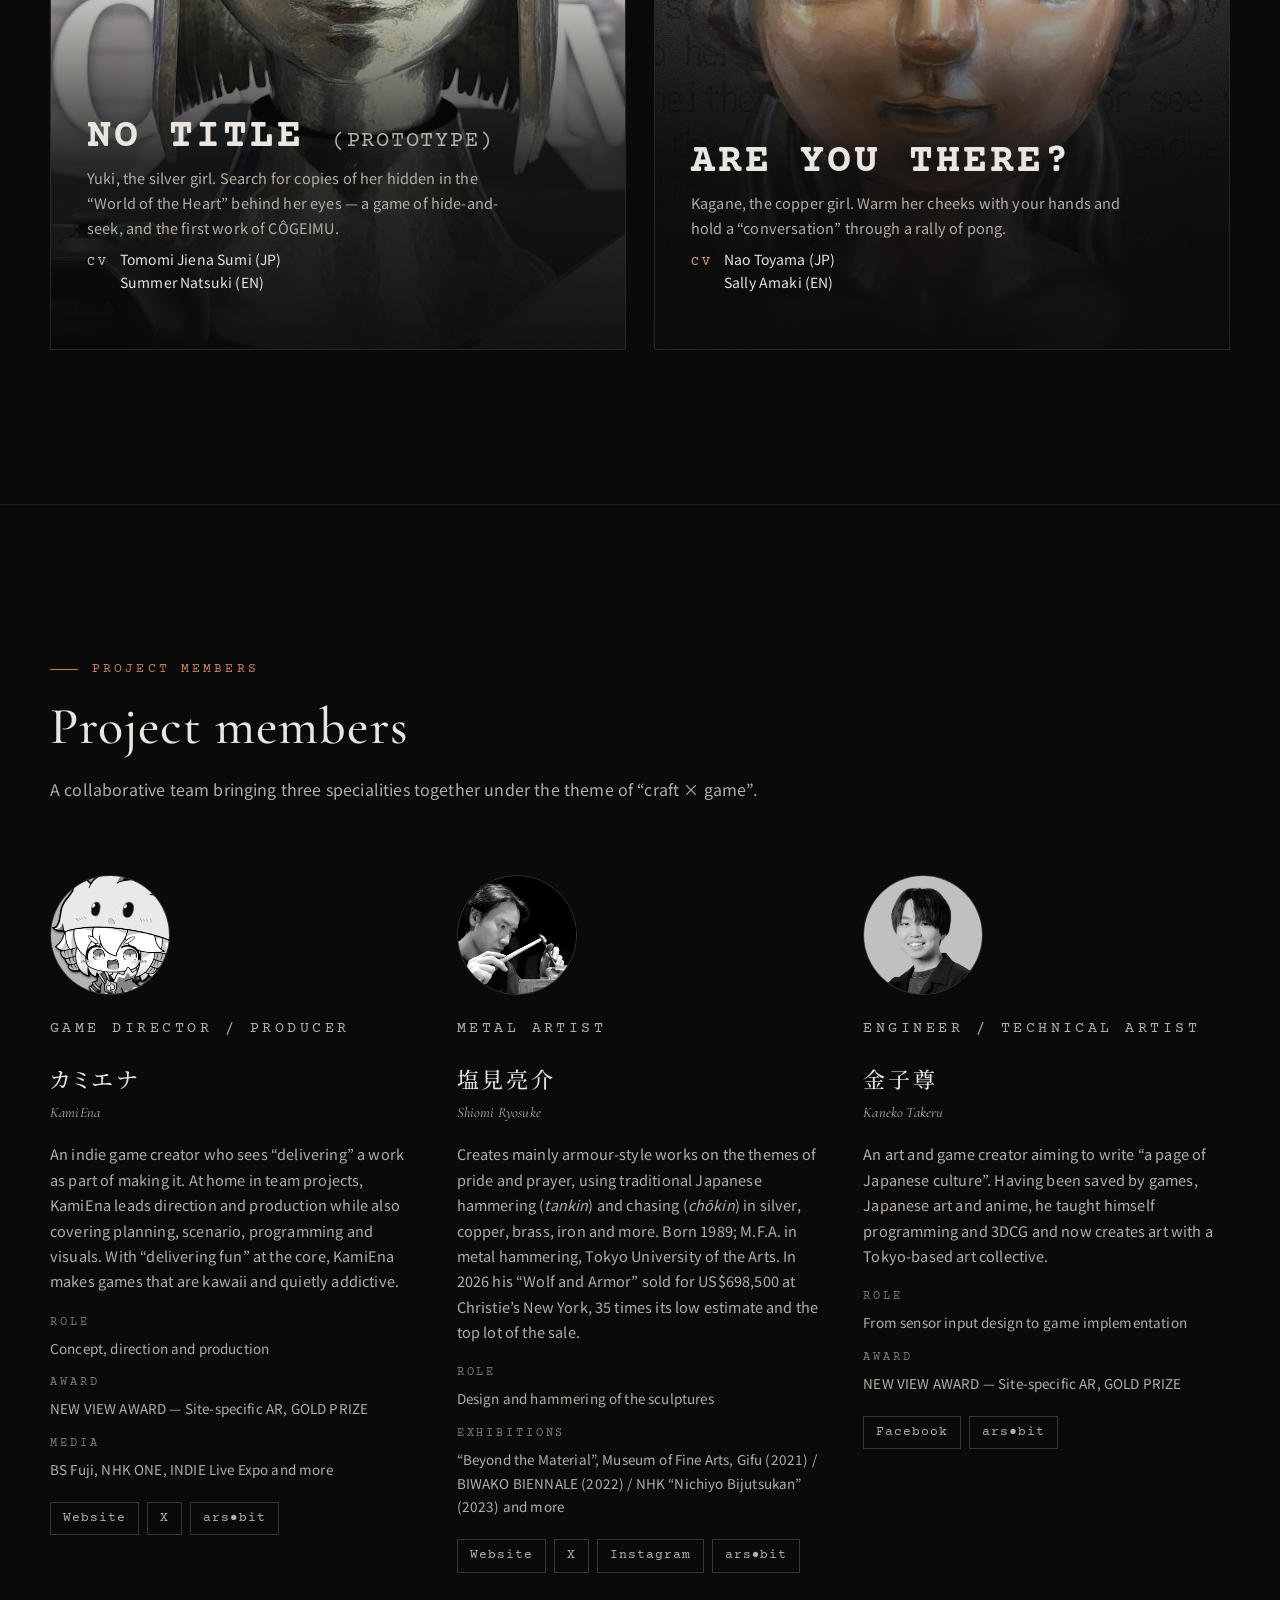
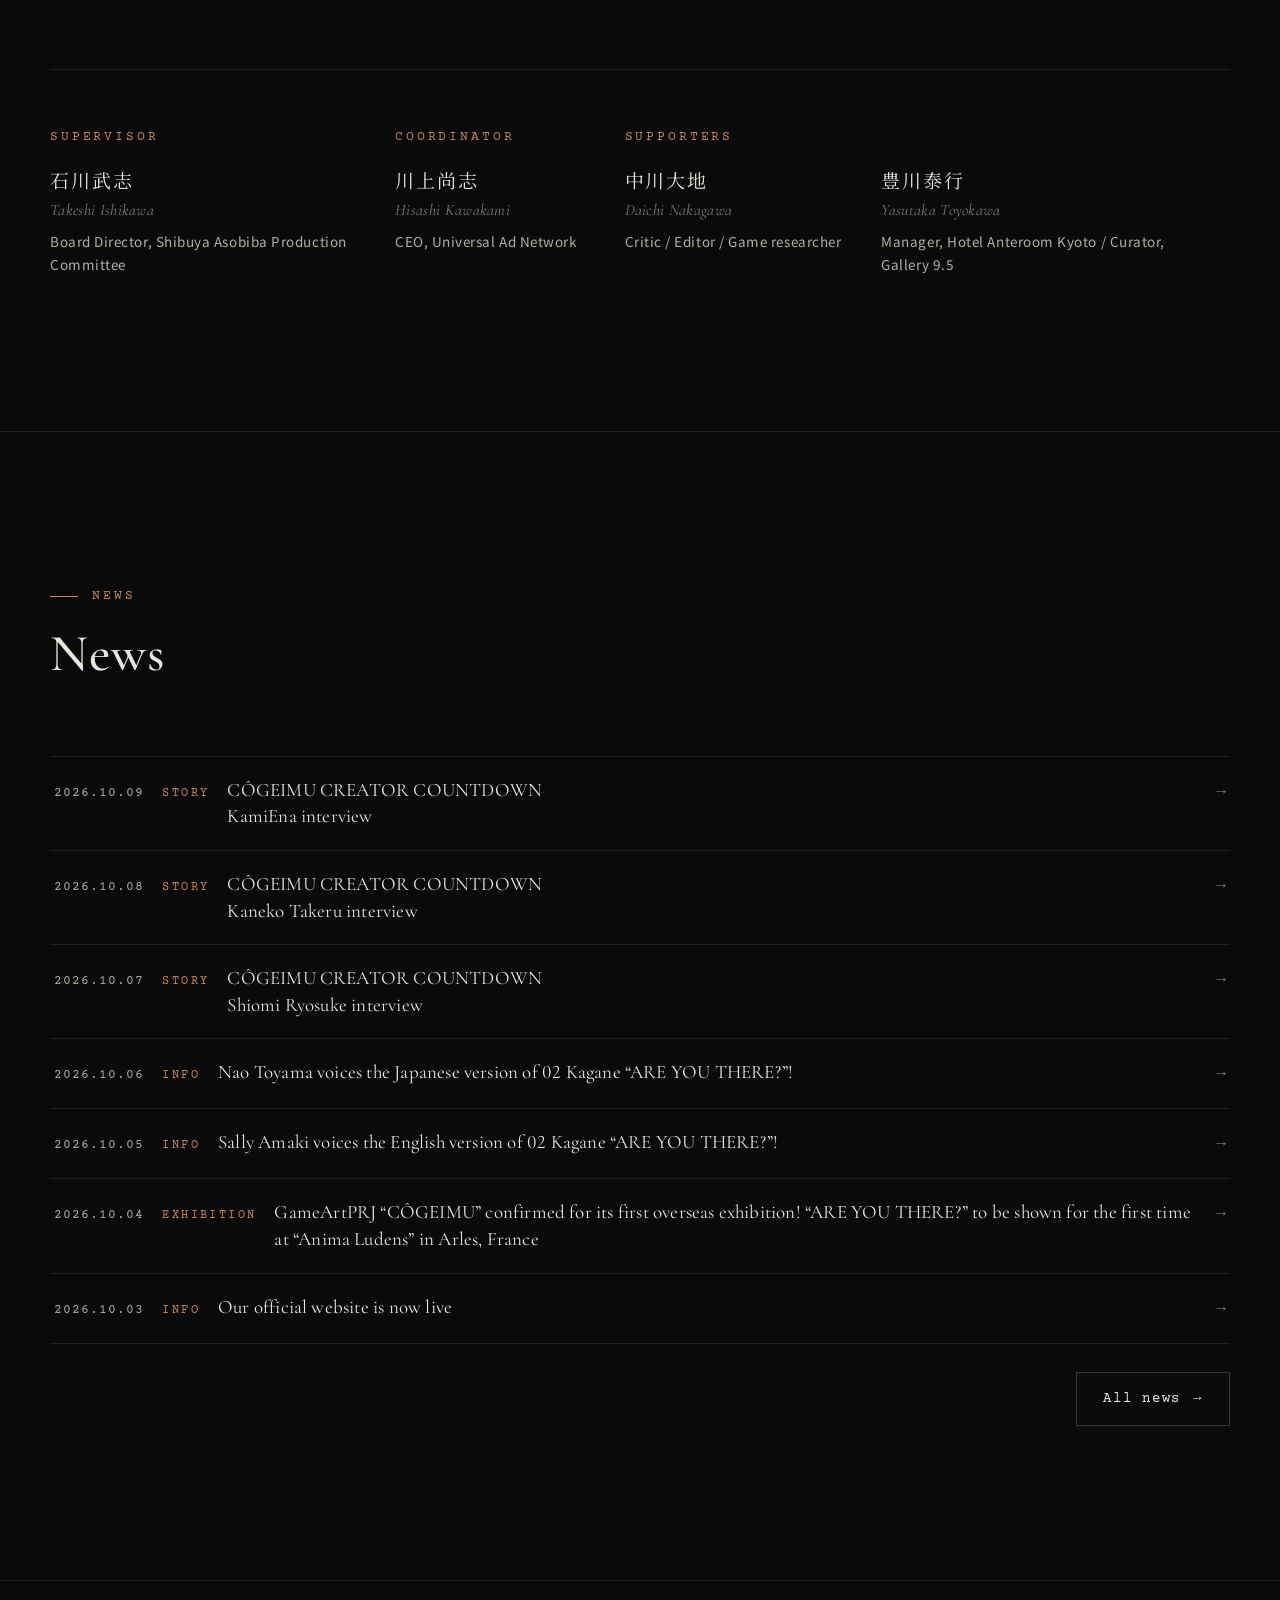
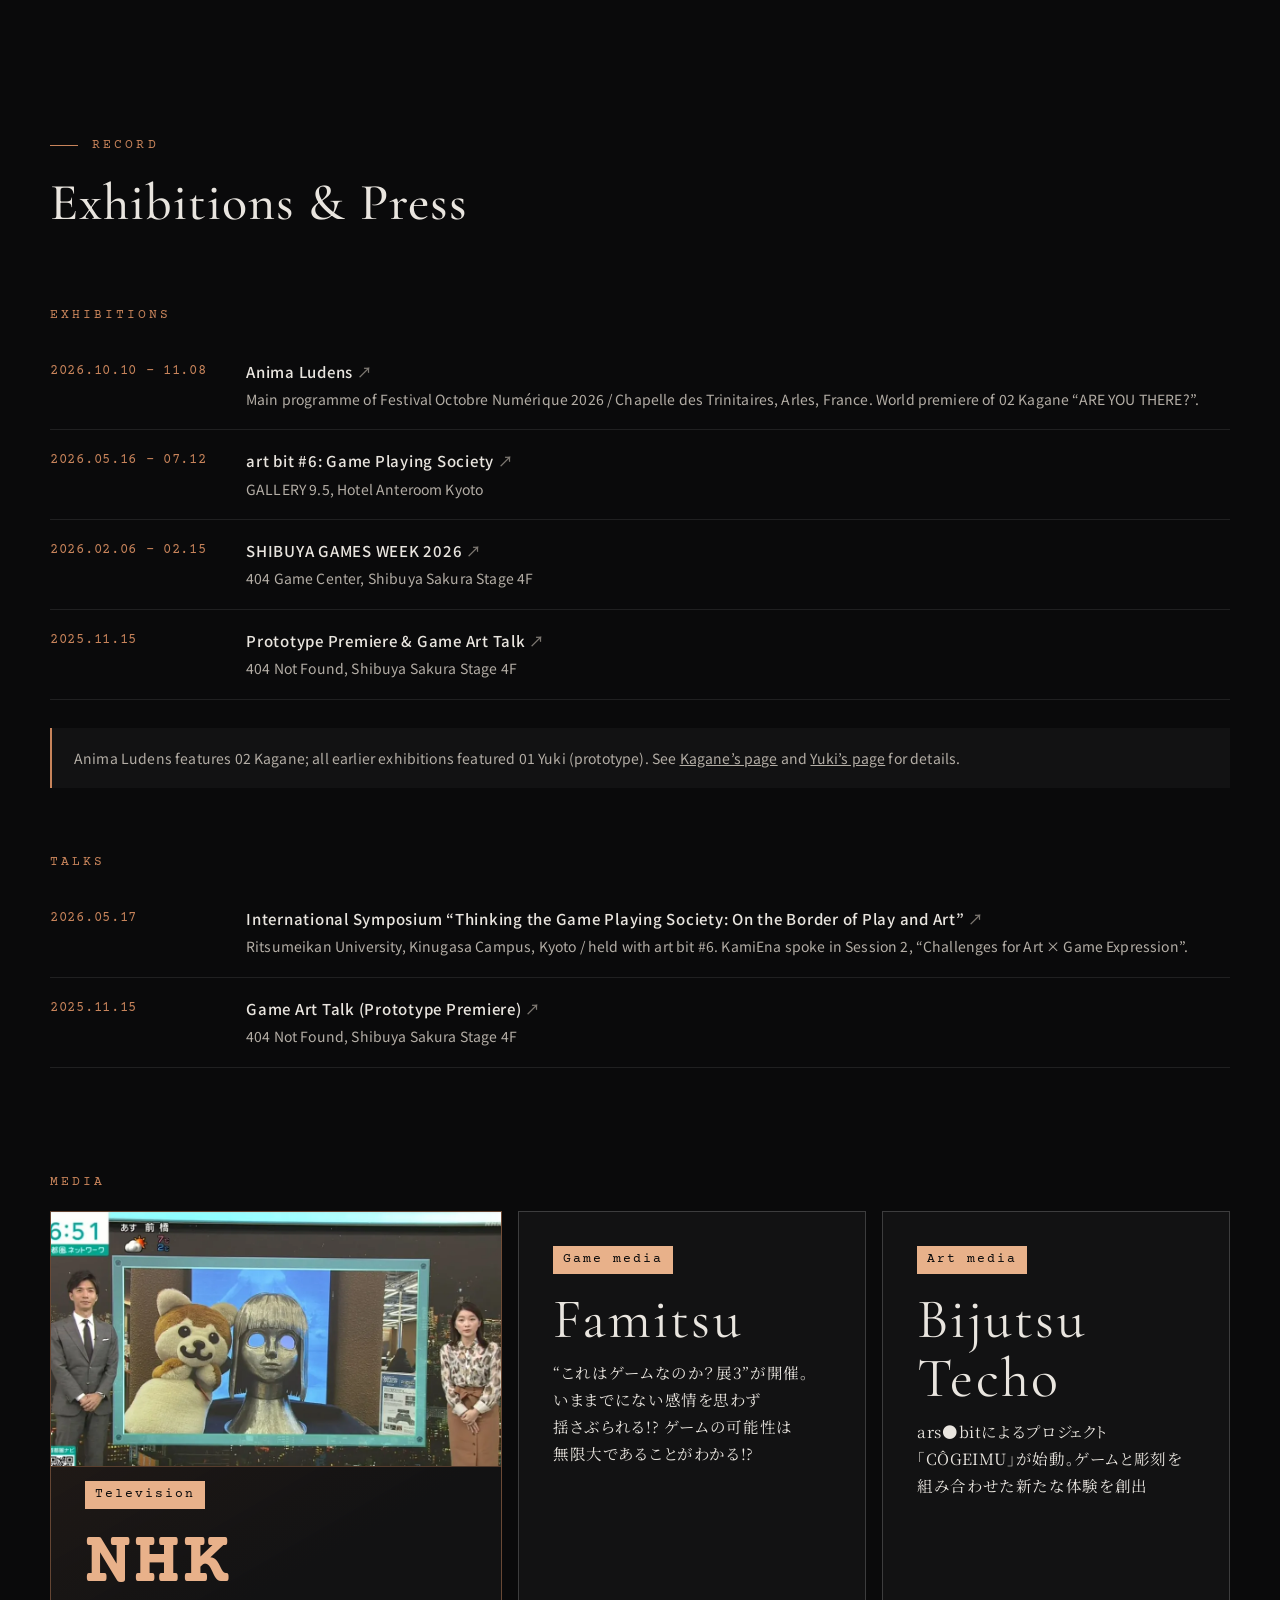
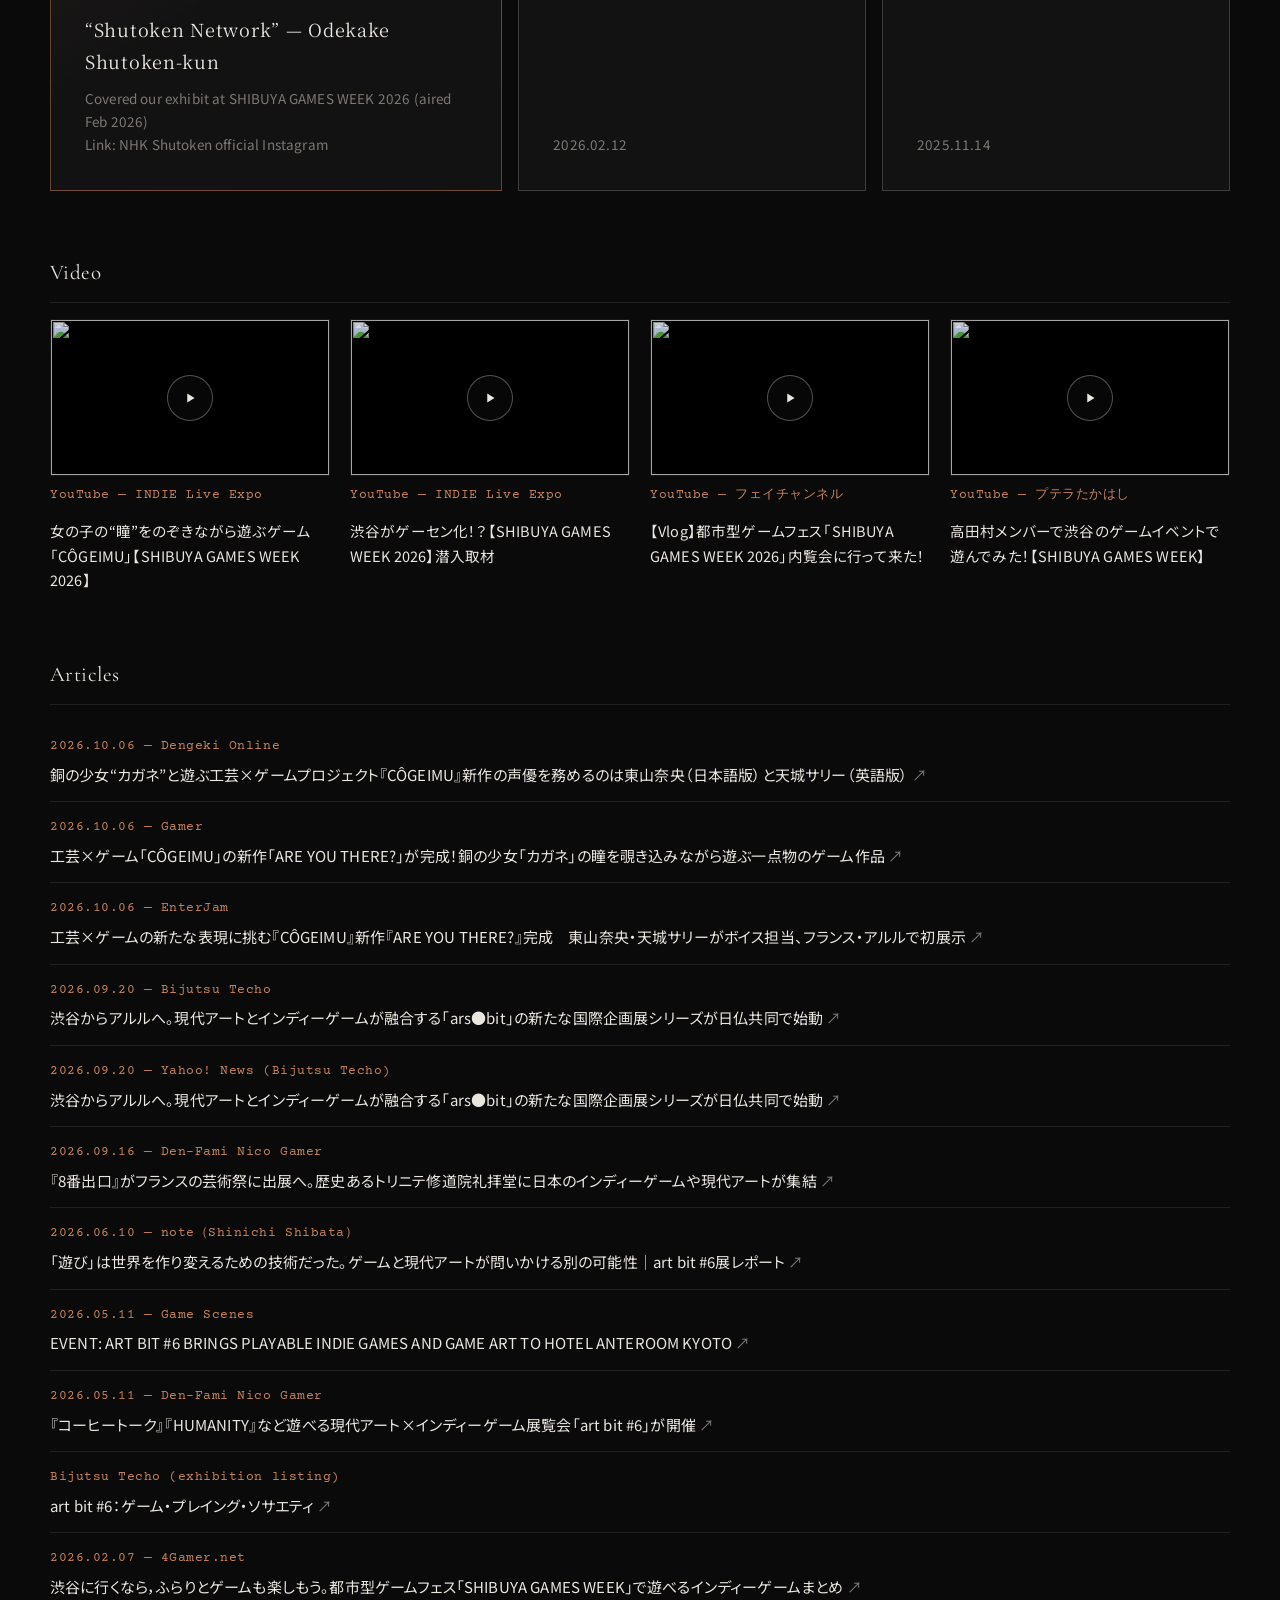
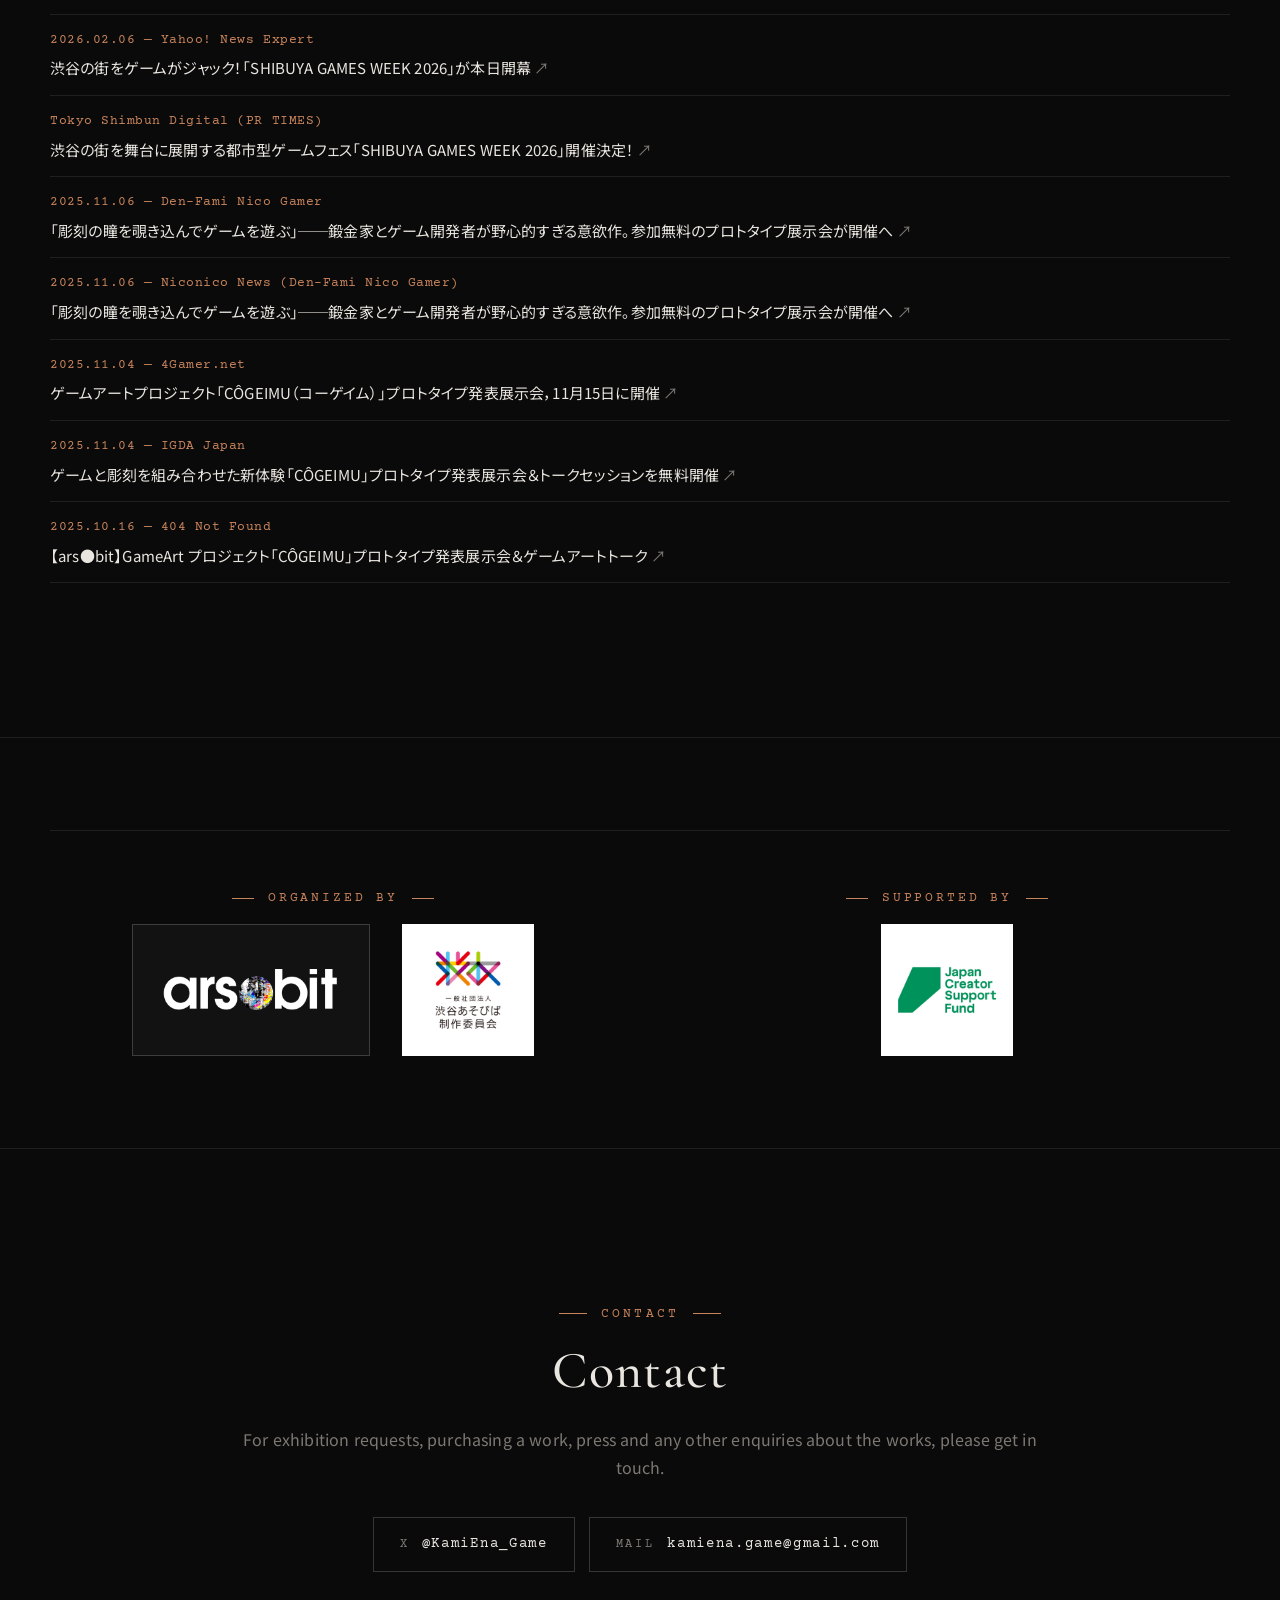
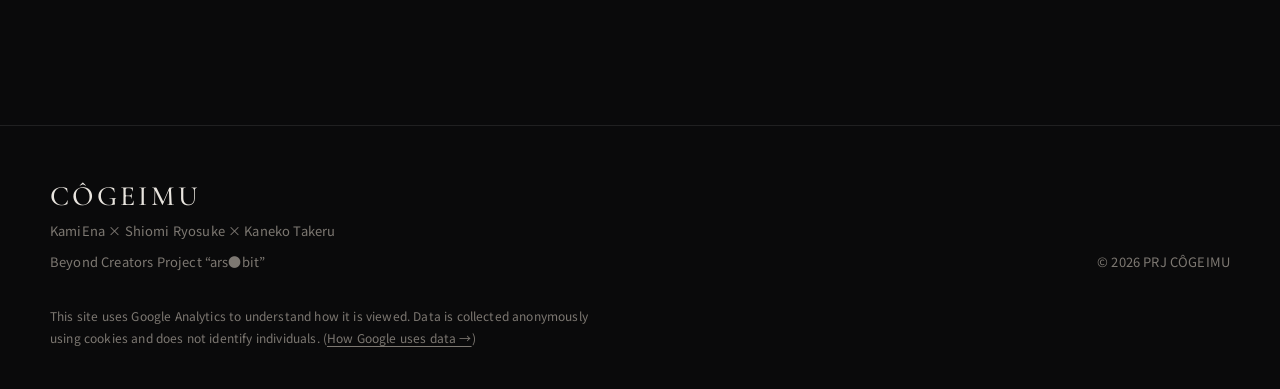
==== commit ff74f8b5: "Home catch band: Yuki before the big screen, darkened behind the words Co-Authored-By: Claude Opus 5" ====
--- a/index.html
+++ b/index.html
@@ -30,9 +30,9 @@
   <link rel="preconnect" href="https://fonts.googleapis.com">
   <link rel="preconnect" href="https://fonts.gstatic.com" crossorigin>
   <link href="https://fonts.googleapis.com/css2?family=Cormorant+Garamond:ital,wght@0,400;0,500;1,400&family=Courier+Prime:wght@400;700&family=Noto+Sans+JP:wght@400;500&family=Noto+Serif+JP:wght@400;500&display=swap" rel="stylesheet">
-  <link rel="stylesheet" href="assets/css/style.css?v=20261010b">
+  <link rel="stylesheet" href="assets/css/style.css?v=20261010c">
   <script src="assets/js/budoux-ja.js" defer></script>
-  <script src="assets/js/main.js?v=20261010b" defer></script>
+  <script src="assets/js/main.js?v=20261010c" defer></script>
   <script type="application/ld+json">
   {
     "@context": "https://schema.org",
@@ -114,7 +114,7 @@
 
   <!-- ============ CATCH: a band of its own between the hero and About ============ -->
   <section class="catch-band" id="project">
-    <img class="catch-band__img" src="assets/img/kagane/exhibition-venue.webp" width="683" height="911" loading="lazy" alt="展示会場に置かれたカガネ" data-alt-ja="展示会場に置かれたカガネ" data-alt-en="Kagane set up at an exhibition venue">
+    <div class="catch-band__bg" style="background-image: url('assets/img/yuki/ex-404-04.webp')" aria-hidden="true"></div>
     <div class="catch-band__inner reveal">
       <p class="catch-band__text"><span lang="ja">イベントや展示会でしか<br>出会えないゲーム</span><span lang="en">A game you can only meet at events and exhibitions</span></p>
     </div>
--- a/assets/css/style.css
+++ b/assets/css/style.css
@@ -664,32 +664,26 @@
 html:is([lang="en"], [lang="fr"], [lang="it"], [lang="es"], [lang="de"]) .concept__theme { font-family: var(--f-logo); letter-spacing: 0.08em; }
 .concept__theme-label { font-family: var(--f-type); font-size: 13px; letter-spacing: 0.22em; text-transform: uppercase; color: var(--accent); }
 .concept__text { margin: 30px auto 0; max-width: 40em; }
-/* home: the catch copy gets a band of its own, with the work standing in an exhibition venue.
-   The photo is shown as it is (no people in it), fading into black; the words sit in the dark part, all white.
-   Phone: photo on top, words over its lower edge. PC: words on the left, photo on the right. */
-.catch-band { position: relative; overflow: hidden; border-top: 1px solid var(--line); border-bottom: 1px solid var(--line); }
-.catch-band__img {
-  display: block; width: 100%; height: auto; aspect-ratio: 683 / 911;
-  -webkit-mask-image: linear-gradient(180deg, transparent 0%, #000 14%, #000 52%, transparent 92%);
-  mask-image: linear-gradient(180deg, transparent 0%, #000 14%, #000 52%, transparent 92%);
-}
-.catch-band__inner { position: relative; margin-top: -20%; padding: 0 var(--gutter) clamp(72px, 14vw, 120px); text-align: center; }
+/* home: the catch copy gets a band of its own: Yuki in front of the big screen at an event,
+   darkened behind the words (white, the site's serif, wide tracking; no colour emphasis) */
+.catch-band {
+  position: relative; isolation: isolate; overflow: hidden;
+  display: grid; place-items: center; min-height: min(78svh, 760px);
+  padding: clamp(72px, 12vw, 140px) var(--gutter); text-align: center;
+  border-top: 1px solid var(--line); border-bottom: 1px solid var(--line);
+}
+.catch-band__bg {
+  position: absolute; inset: 0; z-index: -1;
+  background-size: cover; background-position: 50% 35%;
+  opacity: 0.32; filter: grayscale(0.3);
+  -webkit-mask-image: radial-gradient(ellipse 85% 75% at 50% 50%, #000 35%, transparent 100%);
+  mask-image: radial-gradient(ellipse 85% 75% at 50% 50%, #000 35%, transparent 100%);
+}
 .catch-band__inner::before { content: ""; display: block; width: 40px; height: 1px; margin: 0 auto 28px; background: var(--accent); }
 .catch-band__text { margin: 0; font-family: var(--f-head); font-weight: 400; font-size: min(26px, 6.6vw); line-height: 1.75; letter-spacing: 0.16em; color: var(--text); }
-html:is([lang="en"], [lang="fr"], [lang="it"], [lang="es"], [lang="de"]) .catch-band__text { font-family: var(--f-logo); font-size: clamp(30px, 7.4vw, 56px); line-height: 1.25; letter-spacing: 0.02em; max-width: 13em; margin-inline: auto; }
+html:is([lang="en"], [lang="fr"], [lang="it"], [lang="es"], [lang="de"]) .catch-band__text { font-family: var(--f-logo); font-size: clamp(30px, 7.4vw, 60px); line-height: 1.25; letter-spacing: 0.02em; max-width: 13em; margin-inline: auto; }
 @media (min-width: 900px) {
-  .catch-band { display: grid; grid-template-columns: 1fr minmax(0, 560px); align-items: center; min-height: min(86vh, 820px); }
-  .catch-band__img {
-    grid-column: 2; grid-row: 1; width: 100%;
-    -webkit-mask-image: linear-gradient(90deg, transparent 0%, #000 34%), linear-gradient(180deg, transparent 0%, #000 12%, #000 86%, transparent 100%);
-    -webkit-mask-composite: source-in;
-    mask-image: linear-gradient(90deg, transparent 0%, #000 34%), linear-gradient(180deg, transparent 0%, #000 12%, #000 86%, transparent 100%);
-    mask-composite: intersect;
-  }
-  .catch-band__inner { grid-column: 1; grid-row: 1; margin: 0; padding: 0 0 0 max(var(--gutter), (100vw - var(--wrap)) / 2); text-align: left; }
-  .catch-band__inner::before { margin: 0 0 32px; }
-  .catch-band__text { font-size: clamp(34px, 3.4vw, 50px); letter-spacing: 0.18em; }
-  html:is([lang="en"], [lang="fr"], [lang="it"], [lang="es"], [lang="de"]) .catch-band__text { font-size: clamp(40px, 4vw, 60px); margin-inline: 0; }
+  .catch-band__text { font-size: clamp(34px, 3.6vw, 52px); letter-spacing: 0.18em; }
 }
 
 @media (min-width: 900px) {
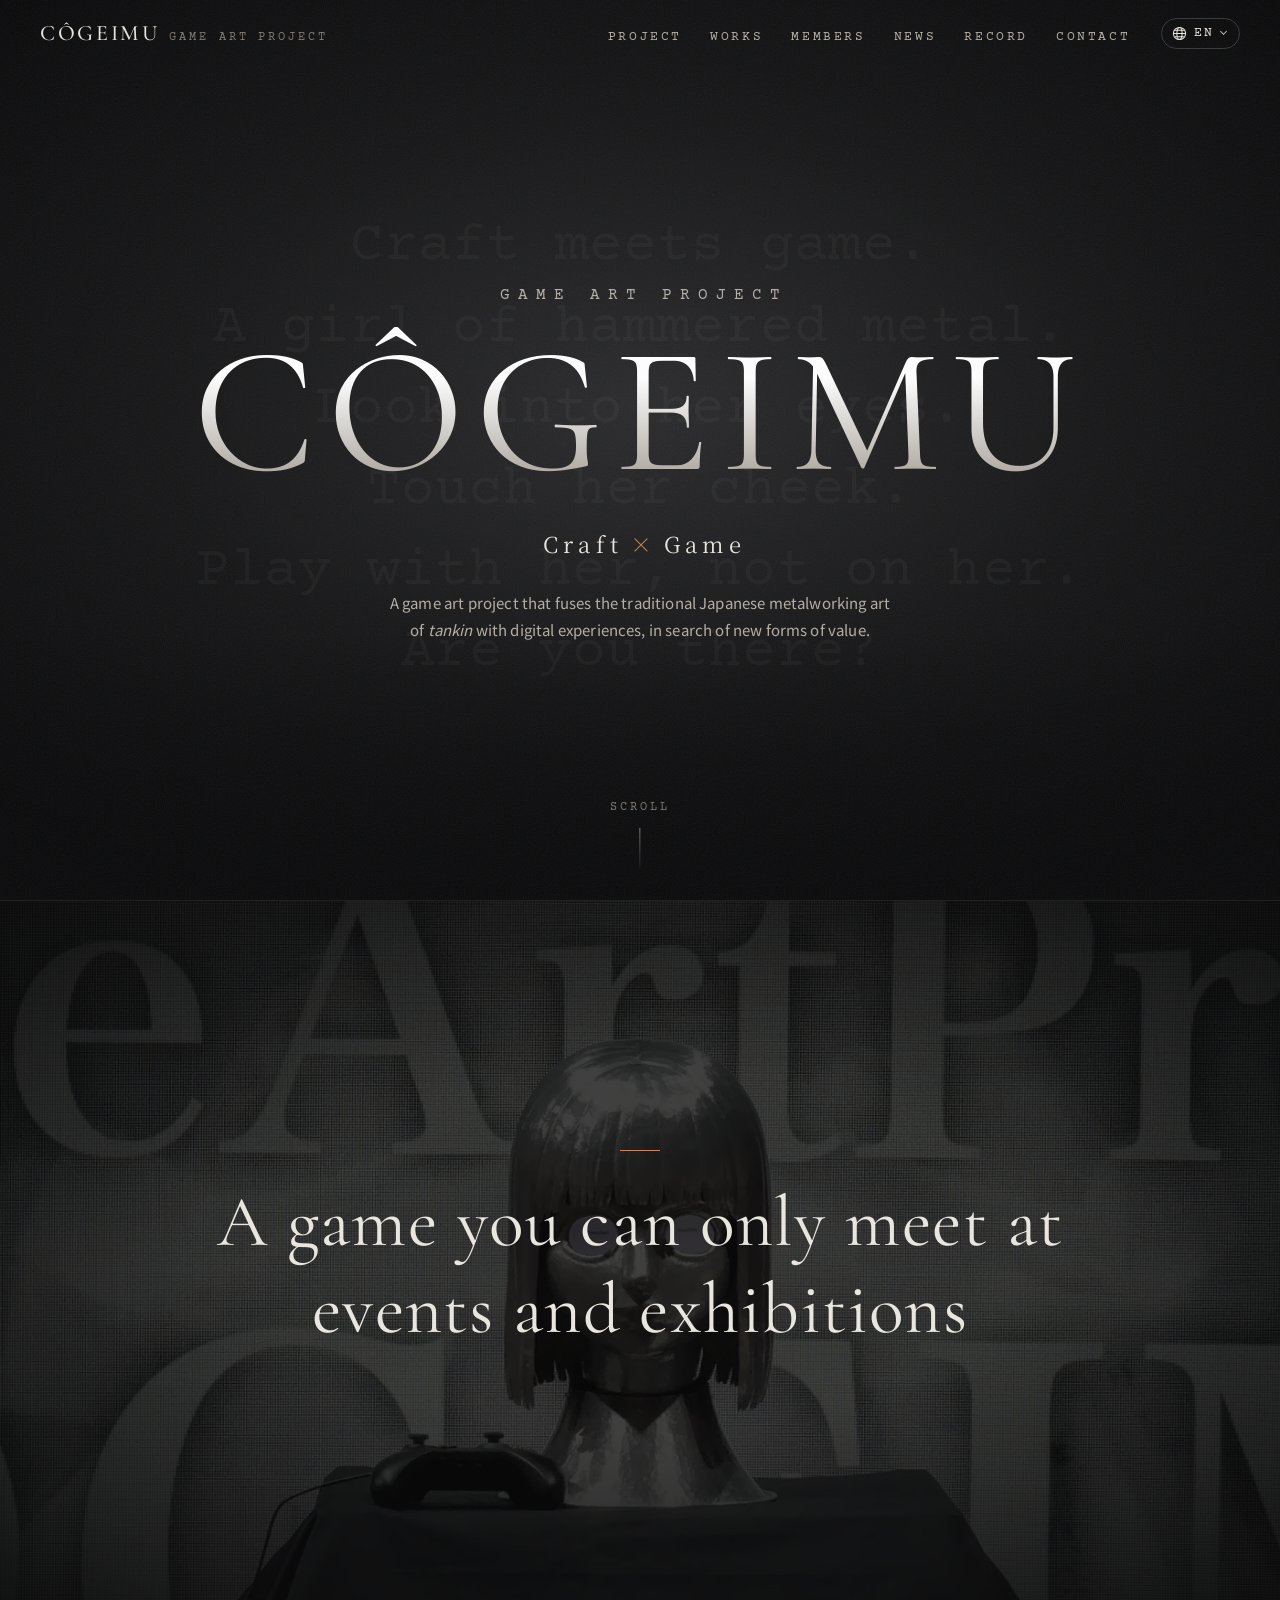
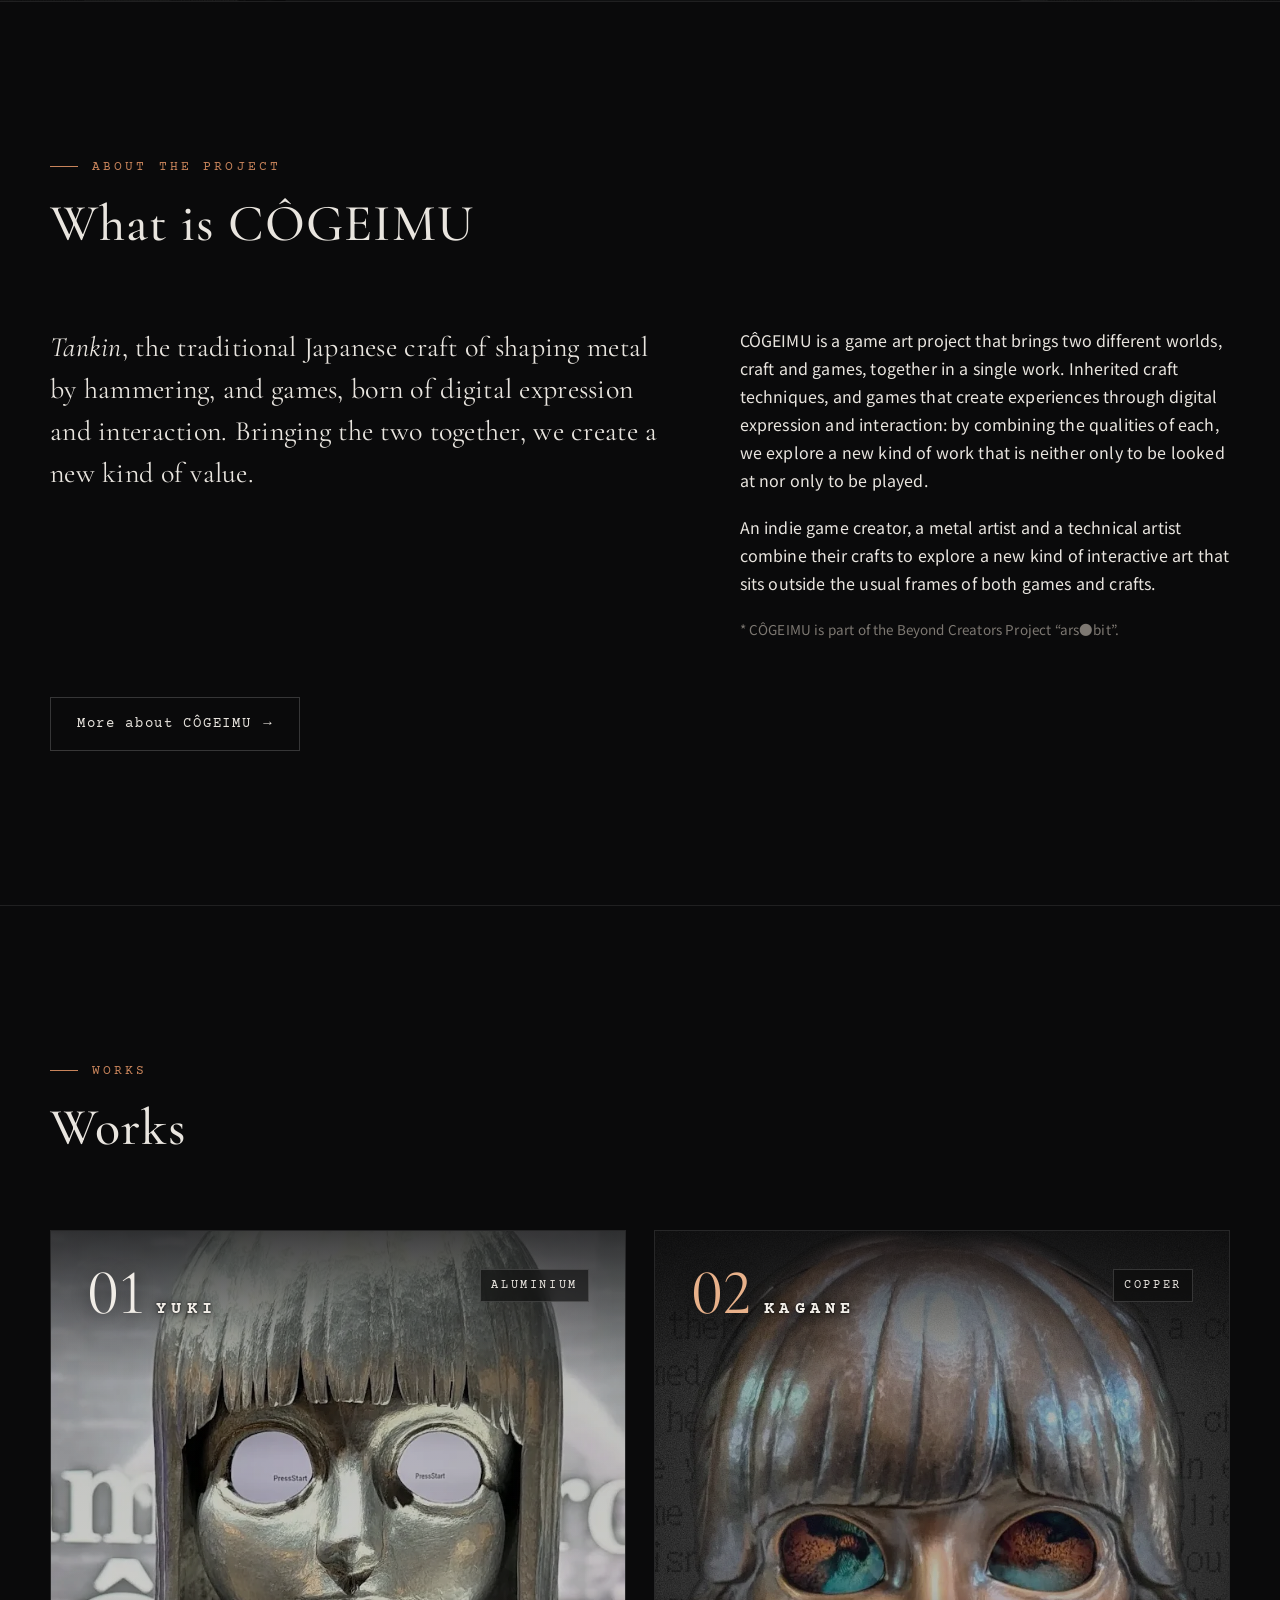
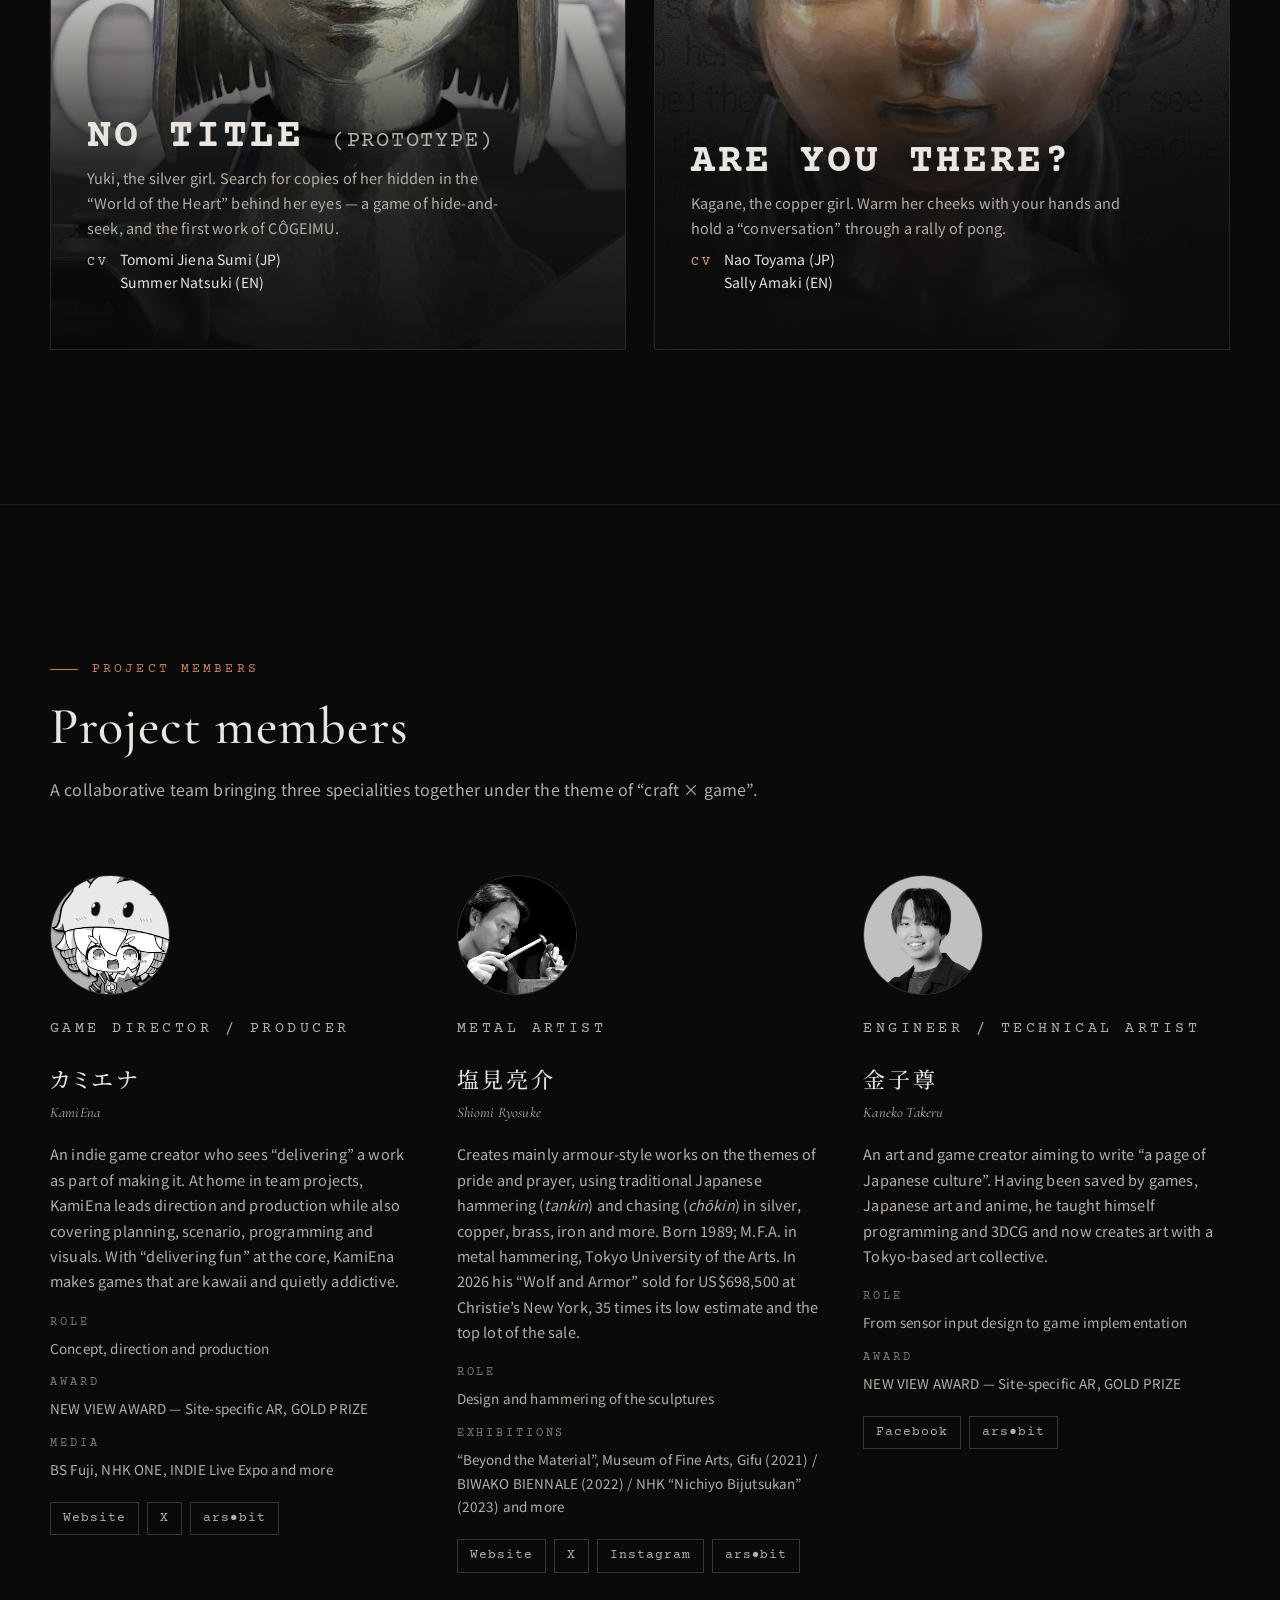
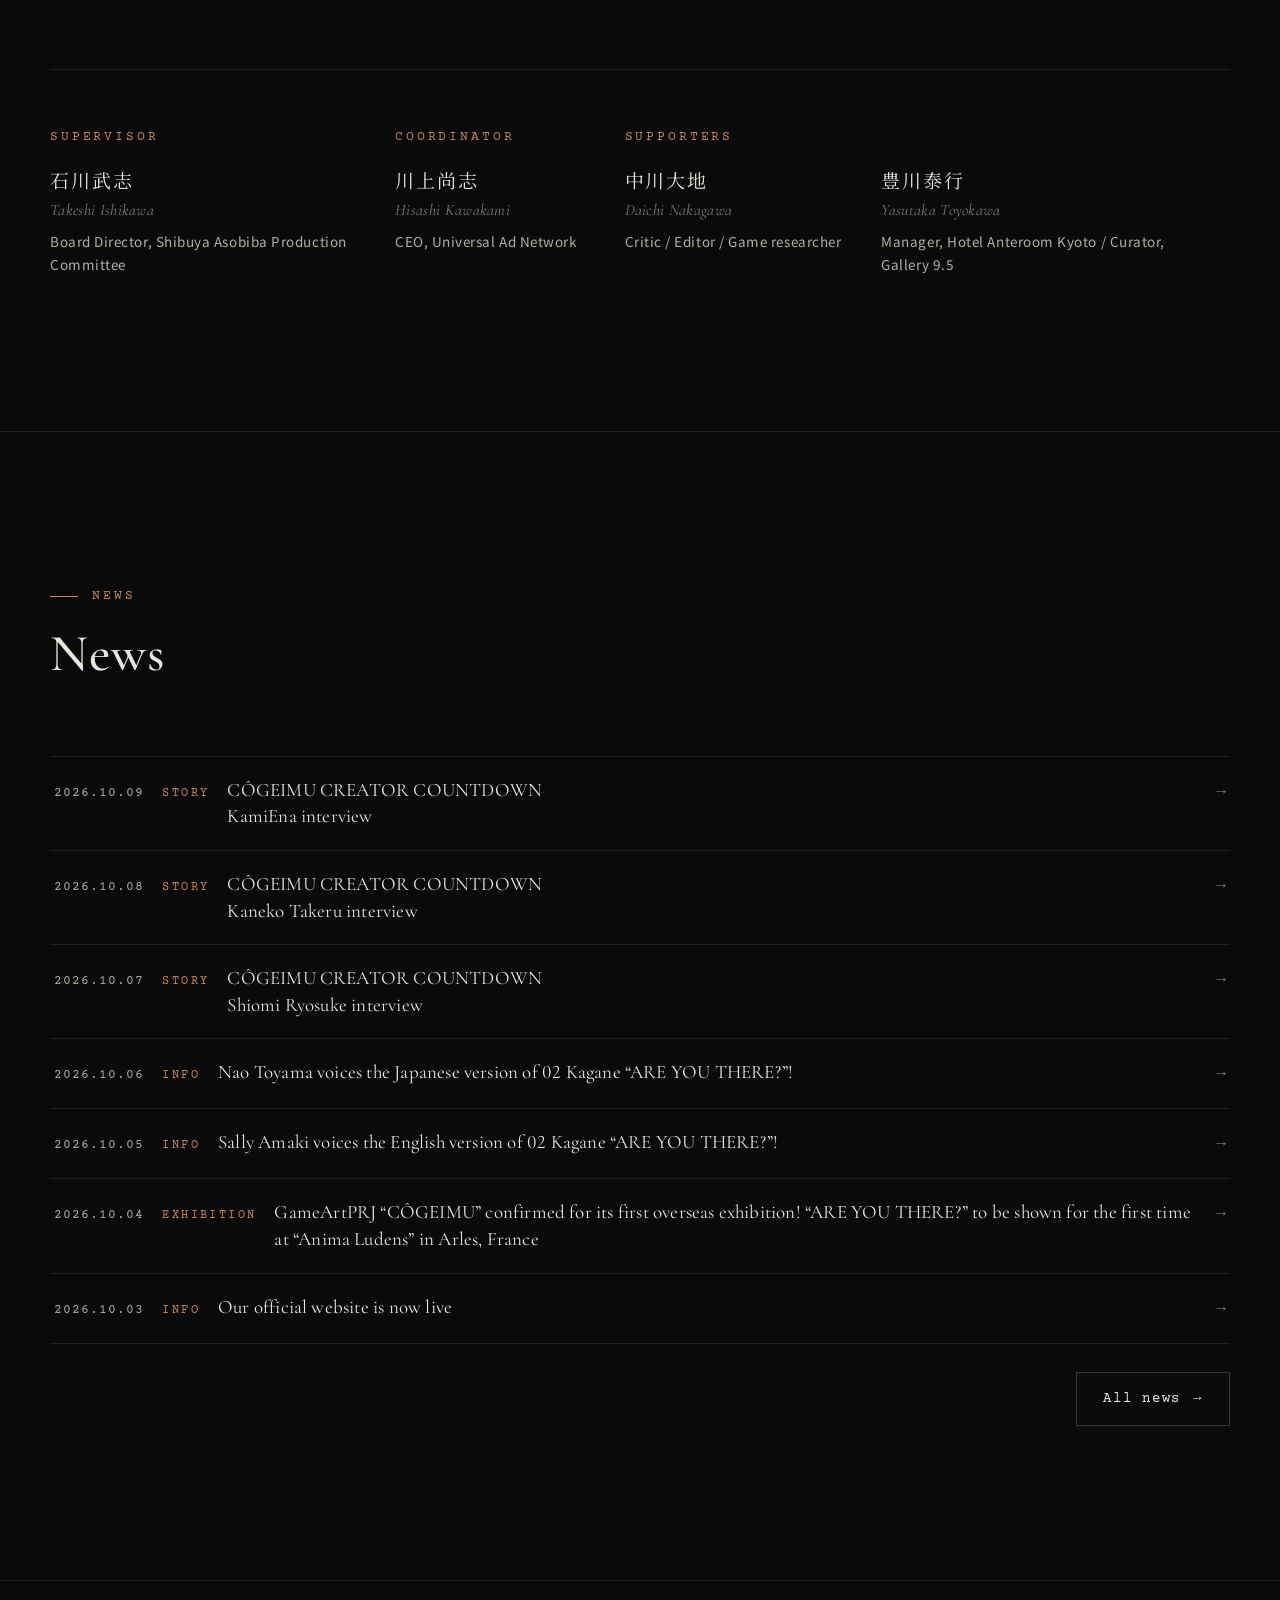
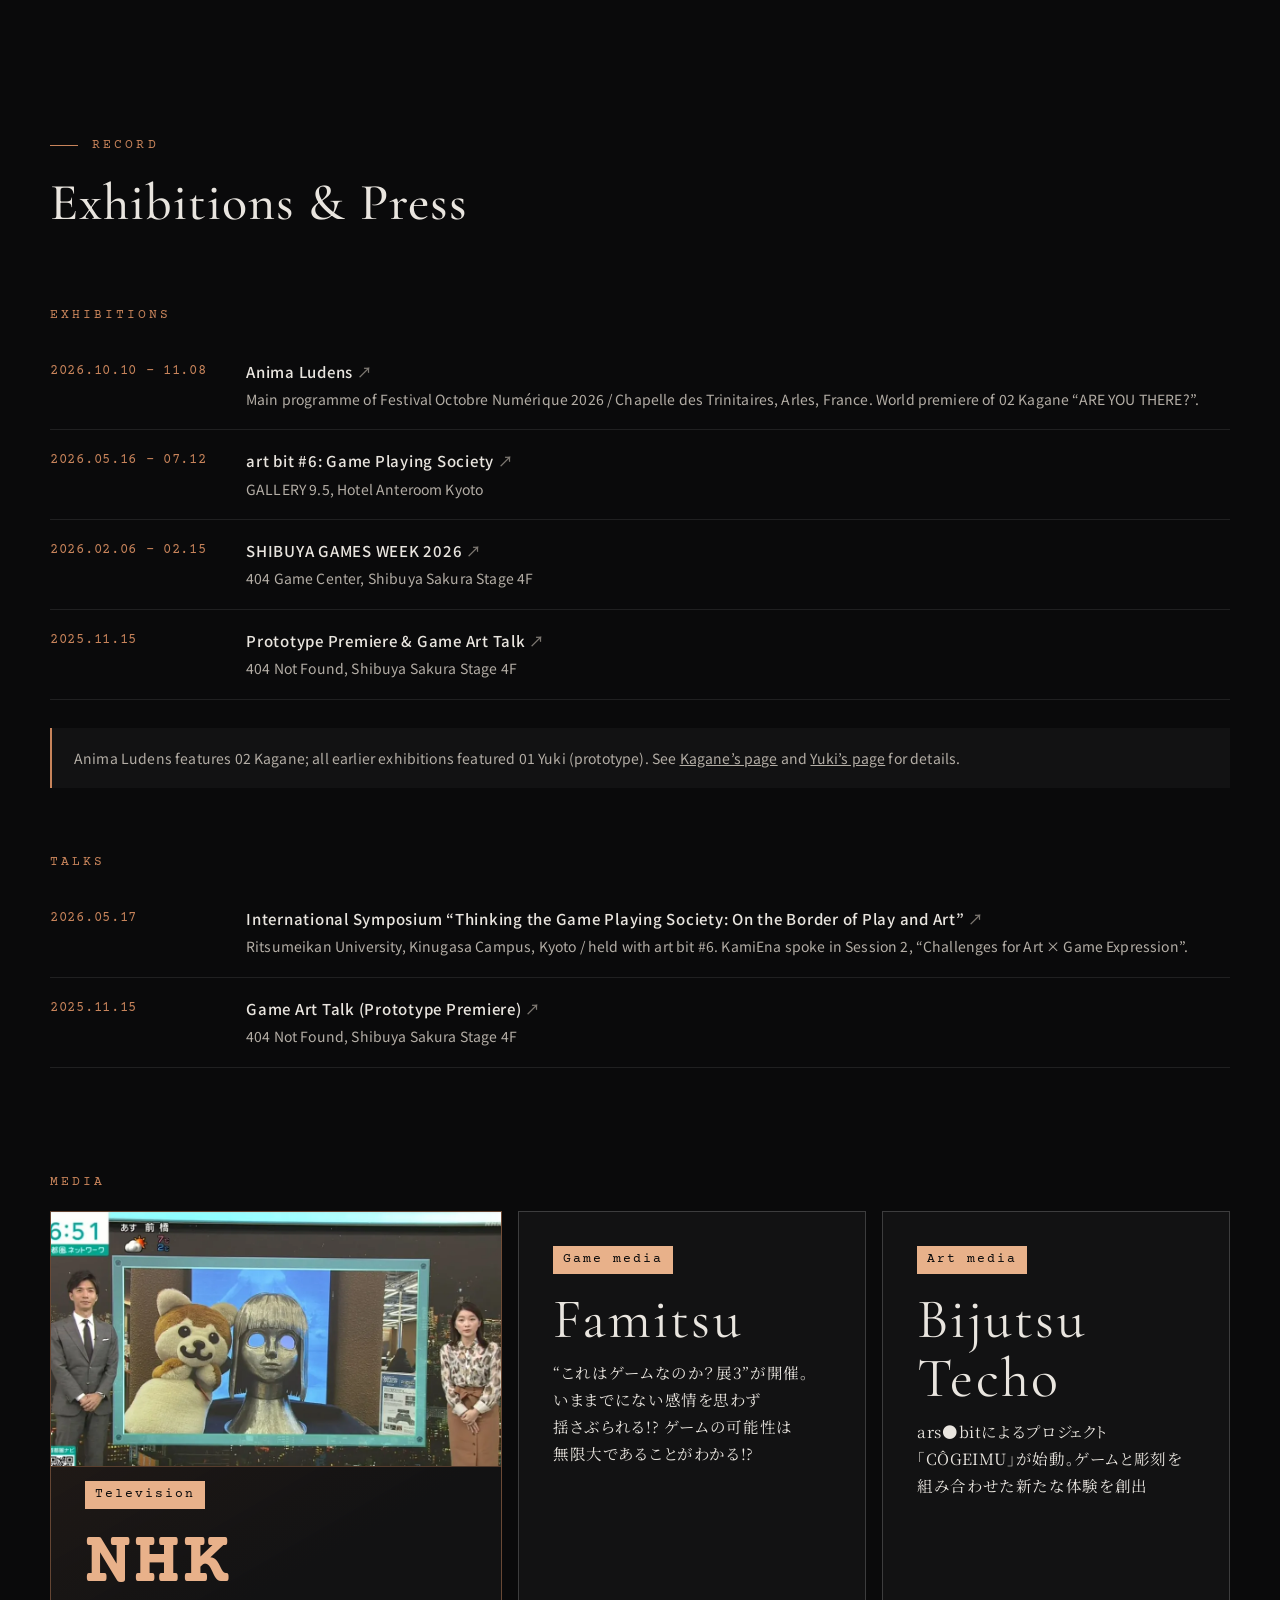
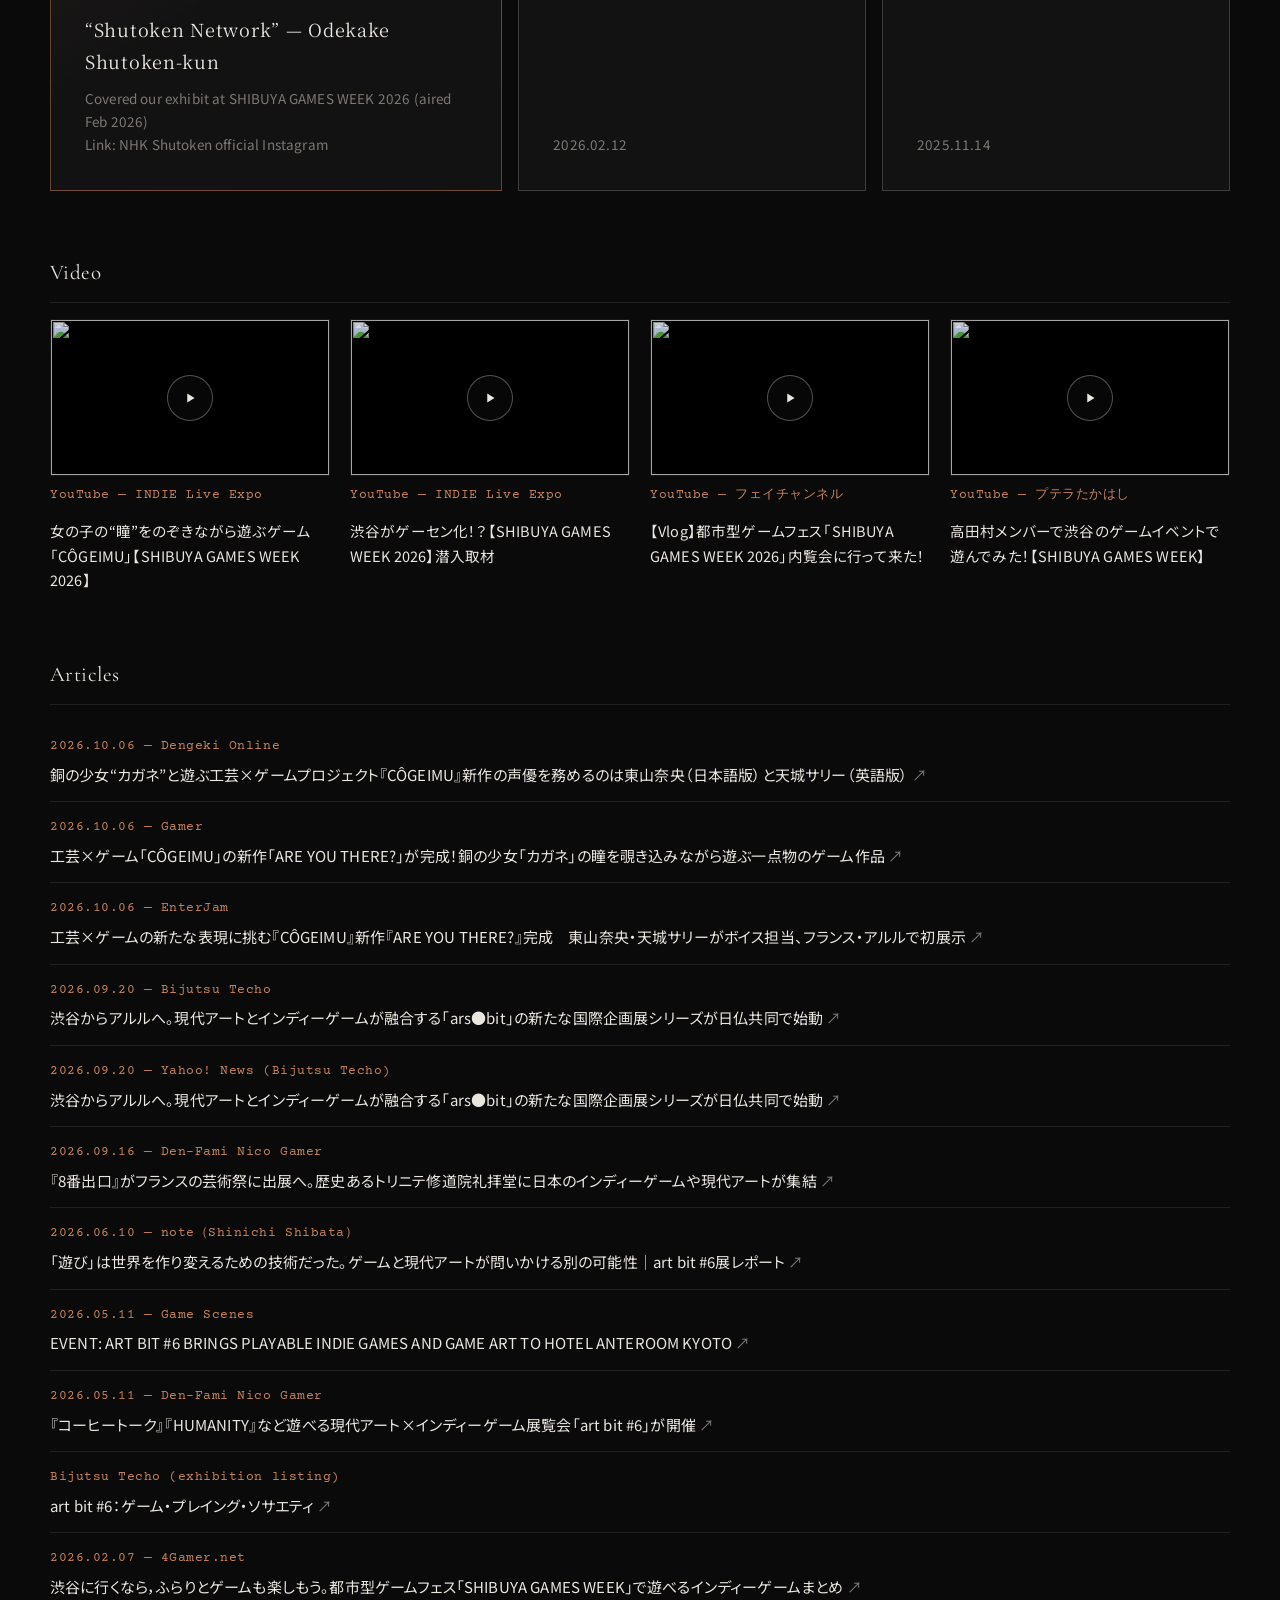
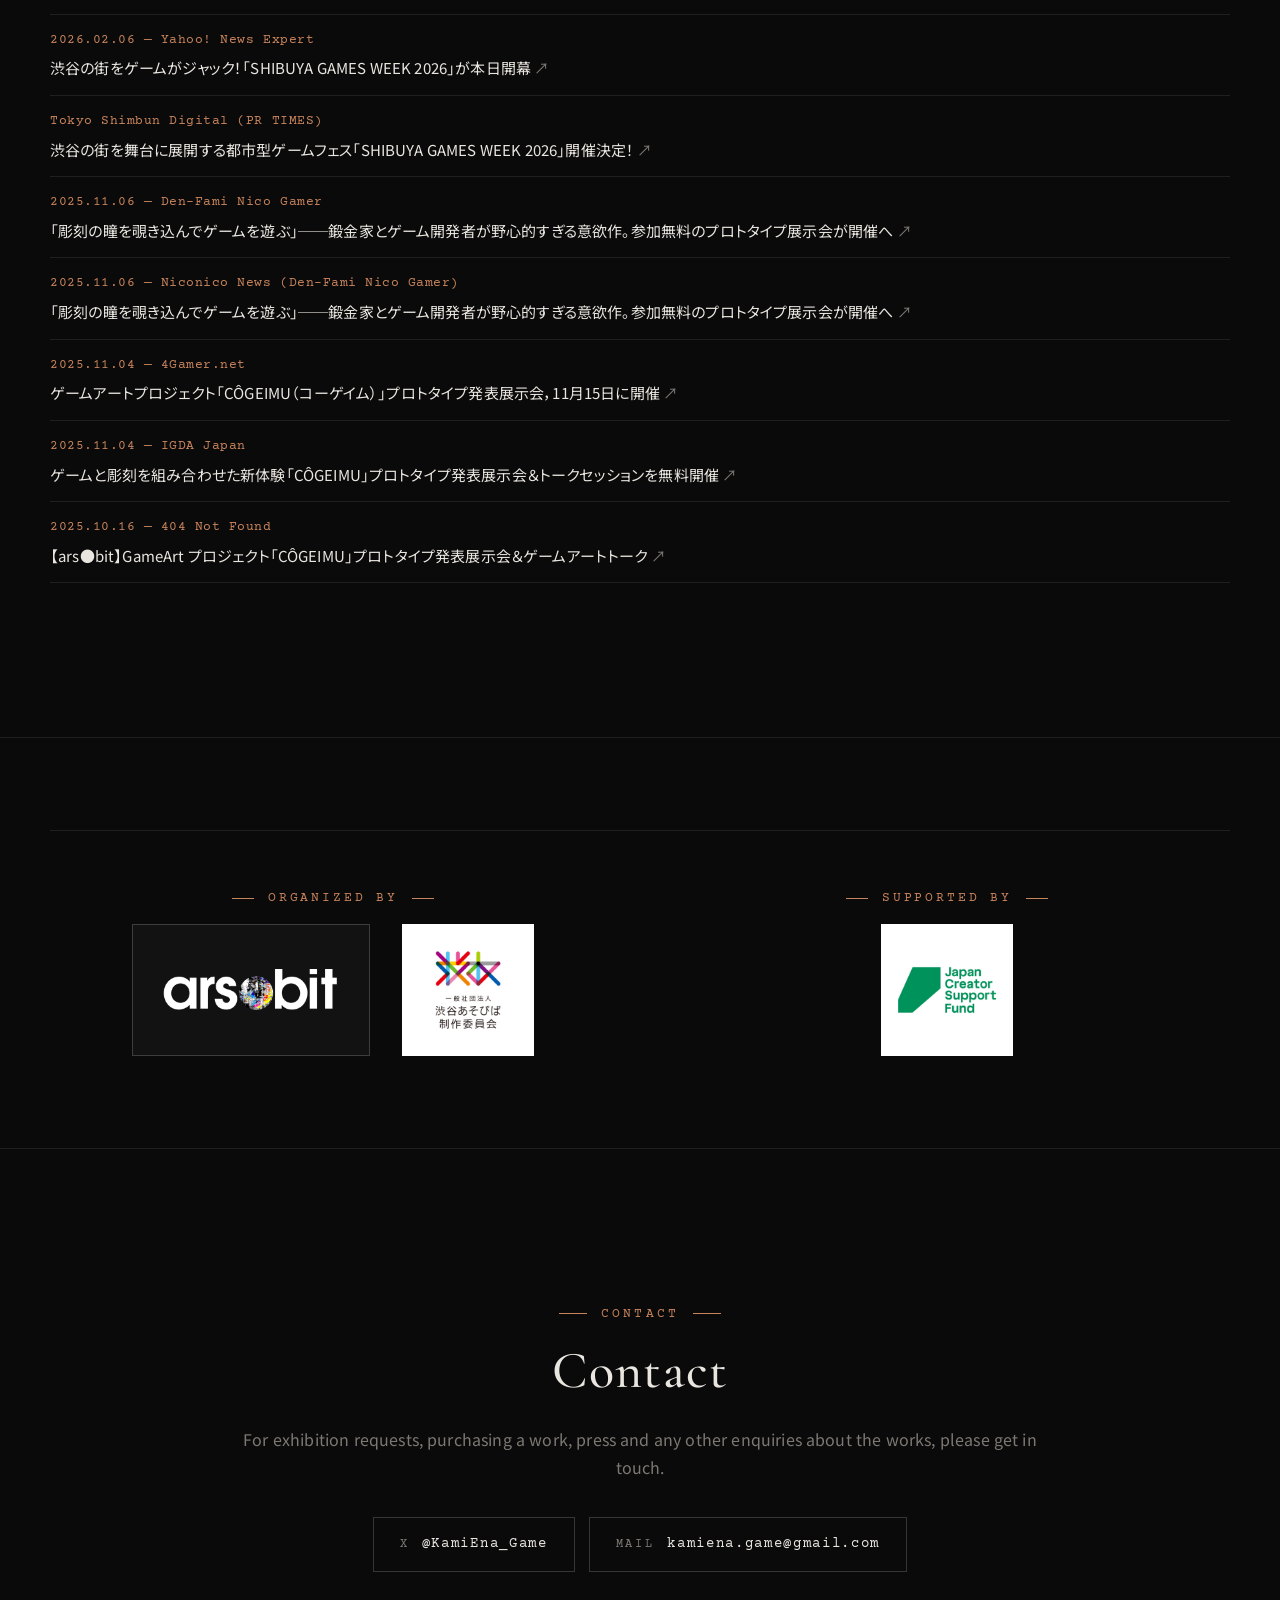
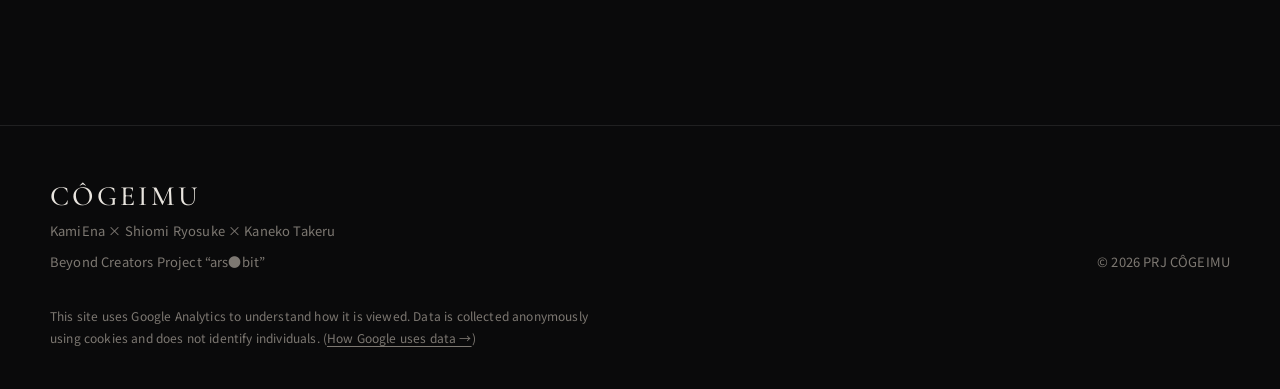
==== commit ce9e6a61: "Home catch band: Yuki centred (recropped), background darker, words one size up Co-Authored-By: Clau" ====
--- a/index.html
+++ b/index.html
@@ -30,7 +30,7 @@
   <link rel="preconnect" href="https://fonts.googleapis.com">
   <link rel="preconnect" href="https://fonts.gstatic.com" crossorigin>
   <link href="https://fonts.googleapis.com/css2?family=Cormorant+Garamond:ital,wght@0,400;0,500;1,400&family=Courier+Prime:wght@400;700&family=Noto+Sans+JP:wght@400;500&family=Noto+Serif+JP:wght@400;500&display=swap" rel="stylesheet">
-  <link rel="stylesheet" href="assets/css/style.css?v=20261010c">
+  <link rel="stylesheet" href="assets/css/style.css?v=20261010d">
   <script src="assets/js/budoux-ja.js" defer></script>
   <script src="assets/js/main.js?v=20261010c" defer></script>
   <script type="application/ld+json">
@@ -114,7 +114,7 @@
 
   <!-- ============ CATCH: a band of its own between the hero and About ============ -->
   <section class="catch-band" id="project">
-    <div class="catch-band__bg" style="background-image: url('assets/img/yuki/ex-404-04.webp')" aria-hidden="true"></div>
+    <div class="catch-band__bg" style="background-image: url('assets/img/yuki/ex-404-04.webp?v=20261010')" aria-hidden="true"></div>
     <div class="catch-band__inner reveal">
       <p class="catch-band__text"><span lang="ja">イベントや展示会でしか<br>出会えないゲーム</span><span lang="en">A game you can only meet at events and exhibitions</span></p>
     </div>
--- a/assets/css/style.css
+++ b/assets/css/style.css
@@ -675,15 +675,16 @@
 .catch-band__bg {
   position: absolute; inset: 0; z-index: -1;
   background-size: cover; background-position: 50% 35%;
-  opacity: 0.32; filter: grayscale(0.3);
+  opacity: 0.22; filter: grayscale(0.3);
   -webkit-mask-image: radial-gradient(ellipse 85% 75% at 50% 50%, #000 35%, transparent 100%);
   mask-image: radial-gradient(ellipse 85% 75% at 50% 50%, #000 35%, transparent 100%);
 }
 .catch-band__inner::before { content: ""; display: block; width: 40px; height: 1px; margin: 0 auto 28px; background: var(--accent); }
-.catch-band__text { margin: 0; font-family: var(--f-head); font-weight: 400; font-size: min(26px, 6.6vw); line-height: 1.75; letter-spacing: 0.16em; color: var(--text); }
-html:is([lang="en"], [lang="fr"], [lang="it"], [lang="es"], [lang="de"]) .catch-band__text { font-family: var(--f-logo); font-size: clamp(30px, 7.4vw, 60px); line-height: 1.25; letter-spacing: 0.02em; max-width: 13em; margin-inline: auto; }
+/* phones: one size up, the tracking a little narrower so “イベントや展示会でしか” still fits on one line down to 360px */
+.catch-band__text { margin: 0; font-family: var(--f-head); font-weight: 400; font-size: min(29px, 7.4vw); line-height: 1.7; letter-spacing: 0.1em; color: var(--text); }
+html:is([lang="en"], [lang="fr"], [lang="it"], [lang="es"], [lang="de"]) .catch-band__text { font-family: var(--f-logo); font-size: clamp(34px, 8.6vw, 72px); line-height: 1.2; letter-spacing: 0.02em; max-width: 13em; margin-inline: auto; }
 @media (min-width: 900px) {
-  .catch-band__text { font-size: clamp(34px, 3.6vw, 52px); letter-spacing: 0.18em; }
+  .catch-band__text { font-size: clamp(40px, 4.4vw, 62px); letter-spacing: 0.16em; }
 }
 
 @media (min-width: 900px) {
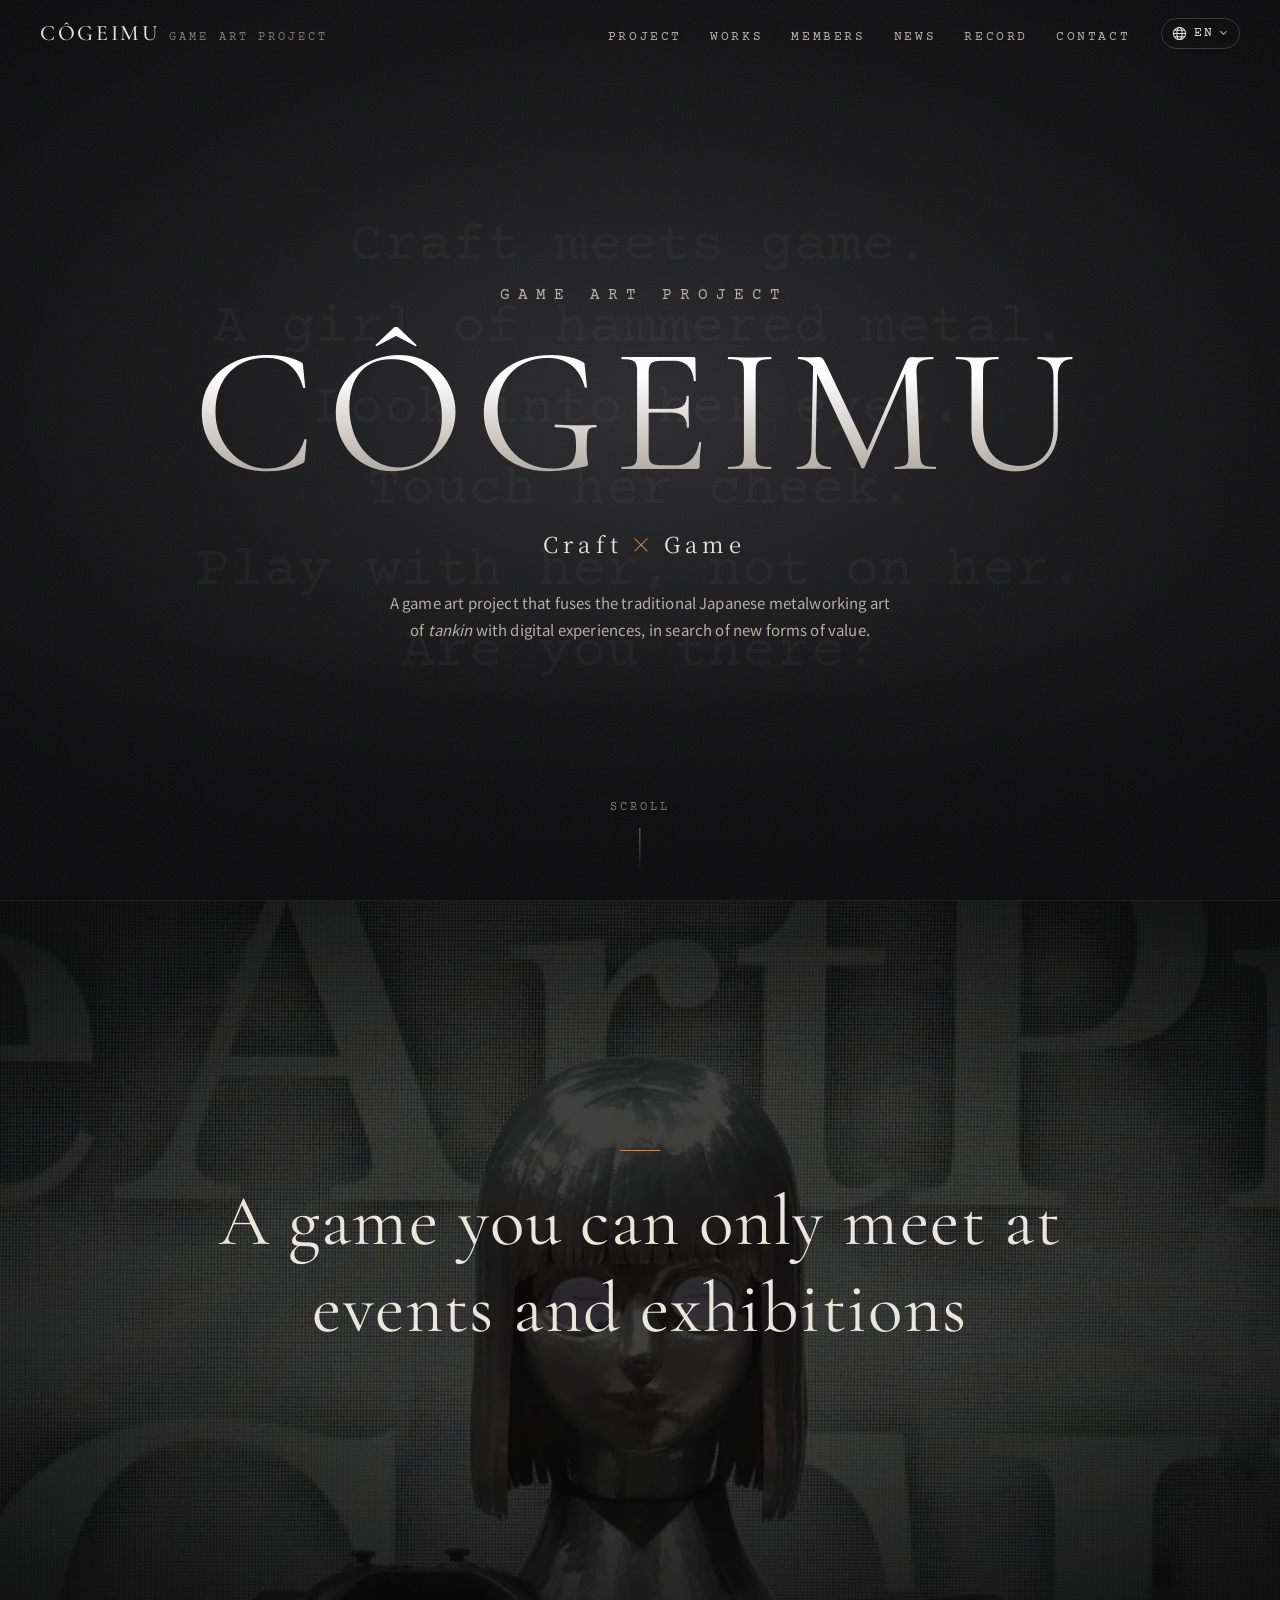
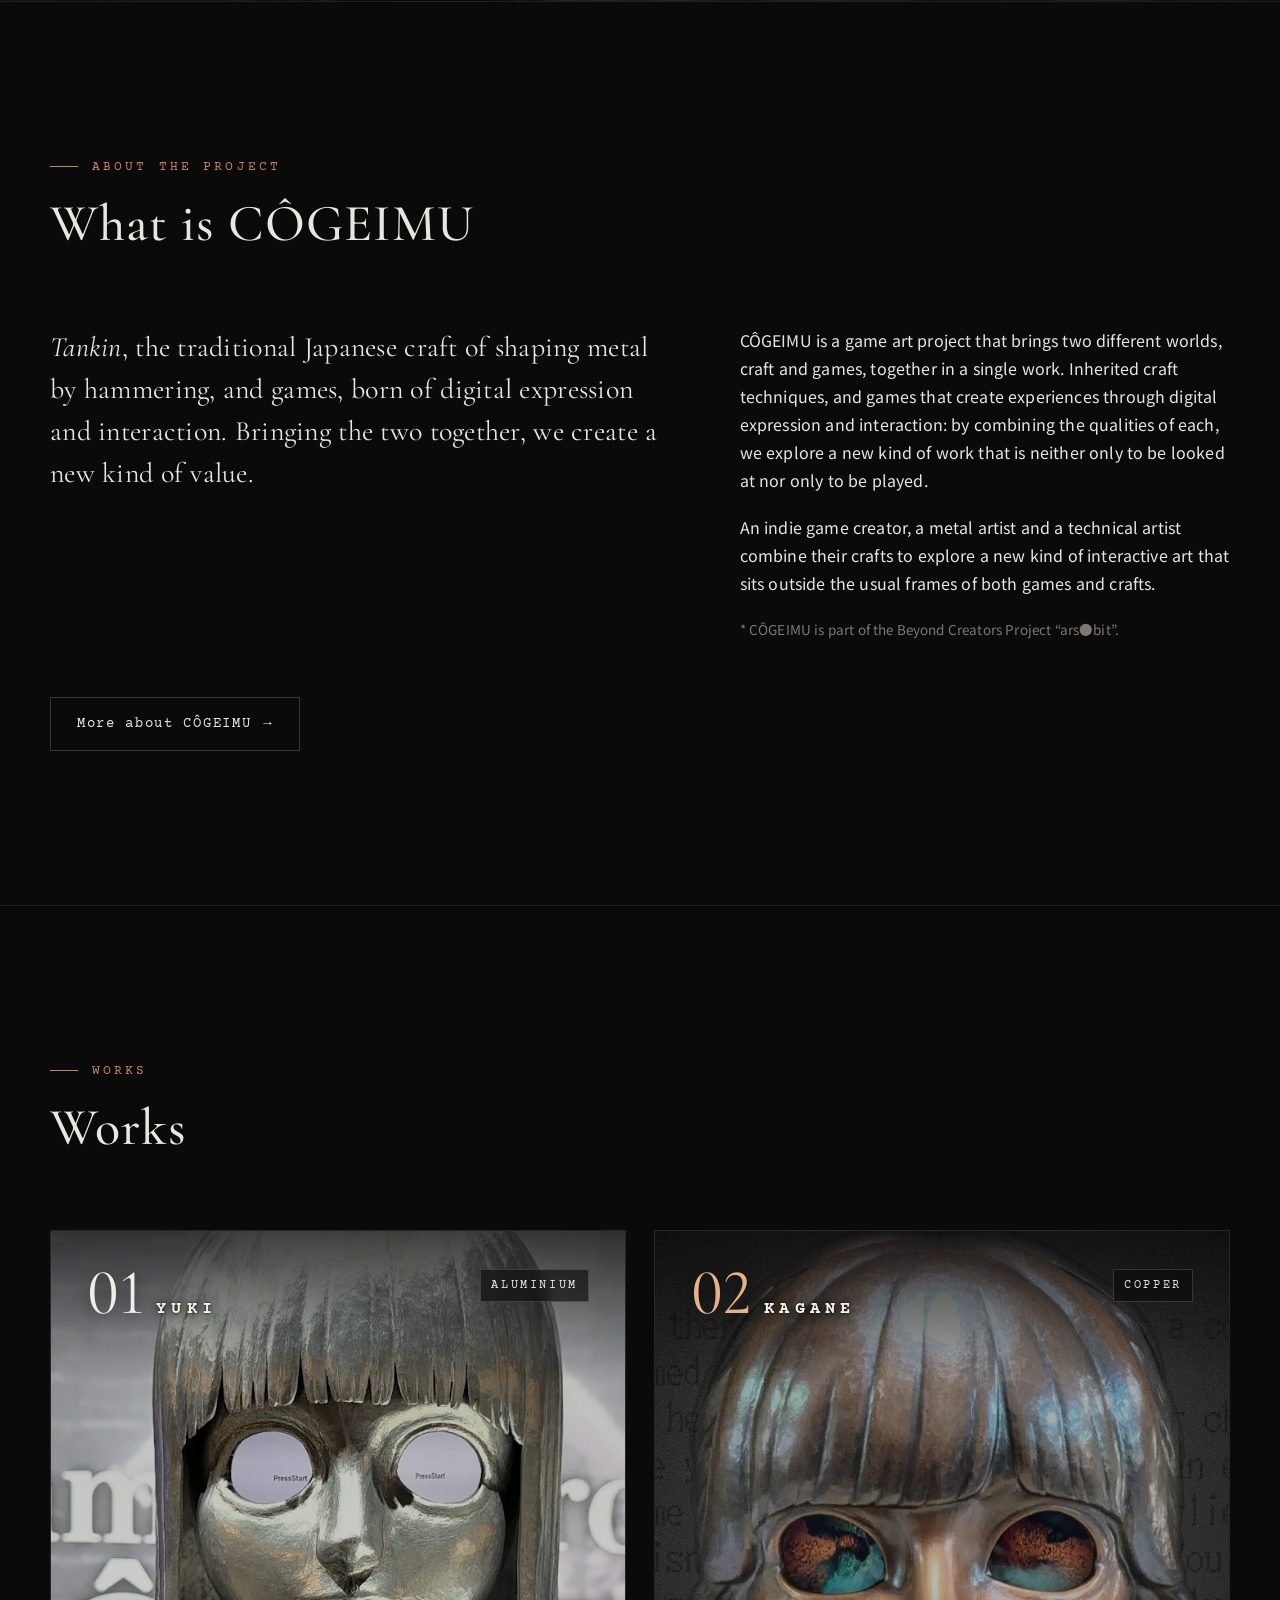
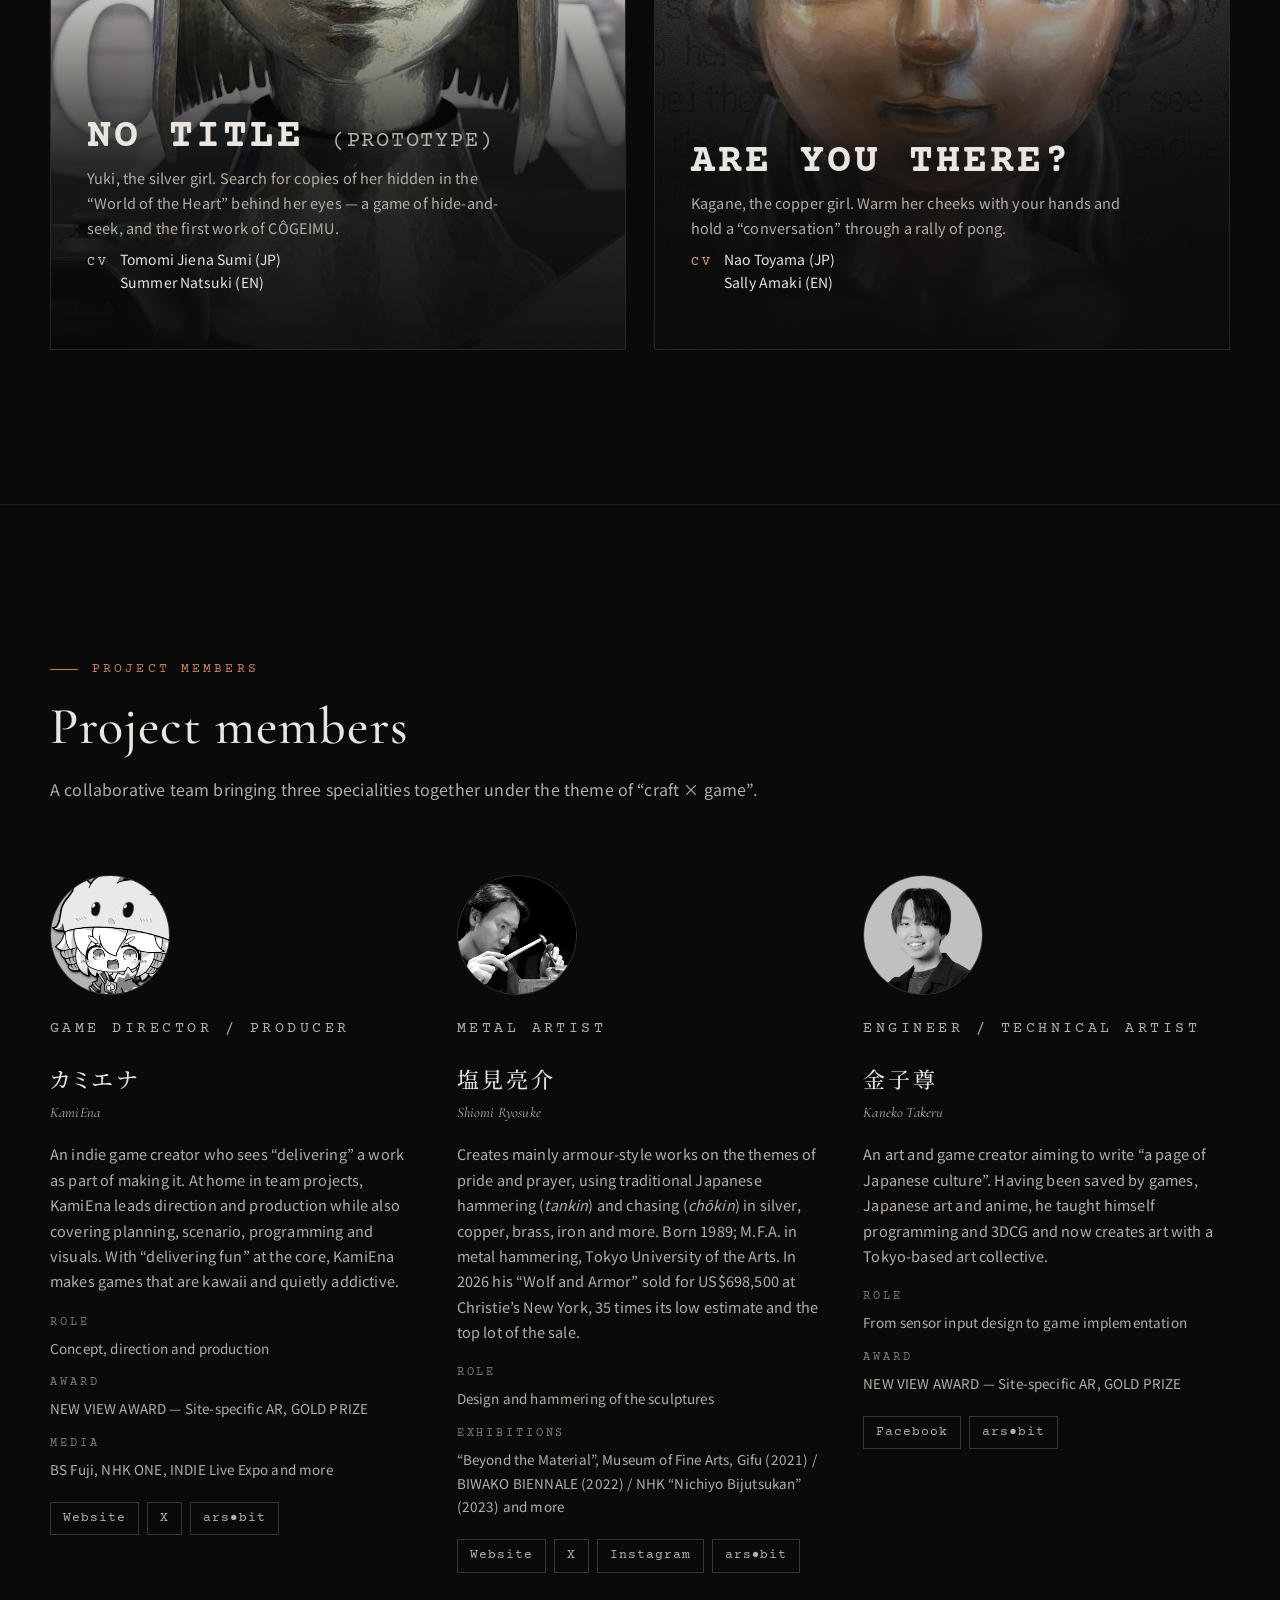
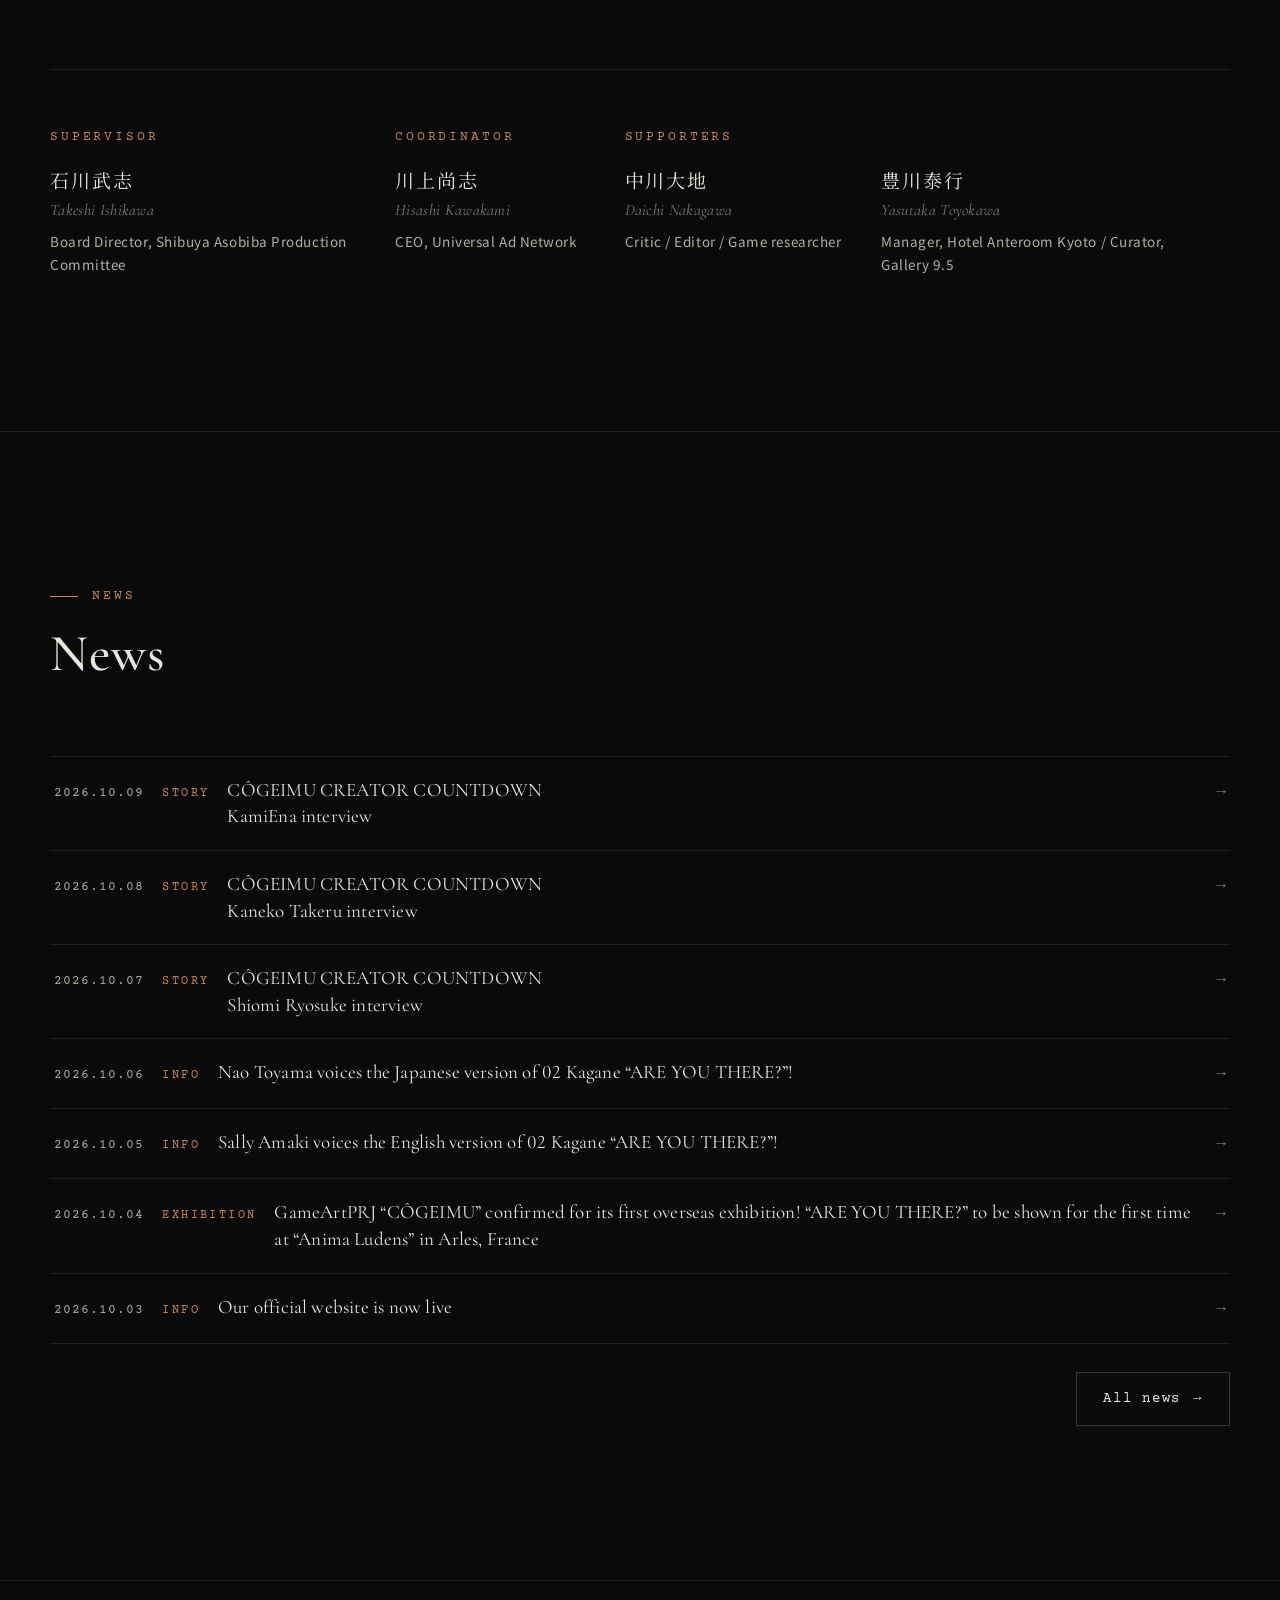
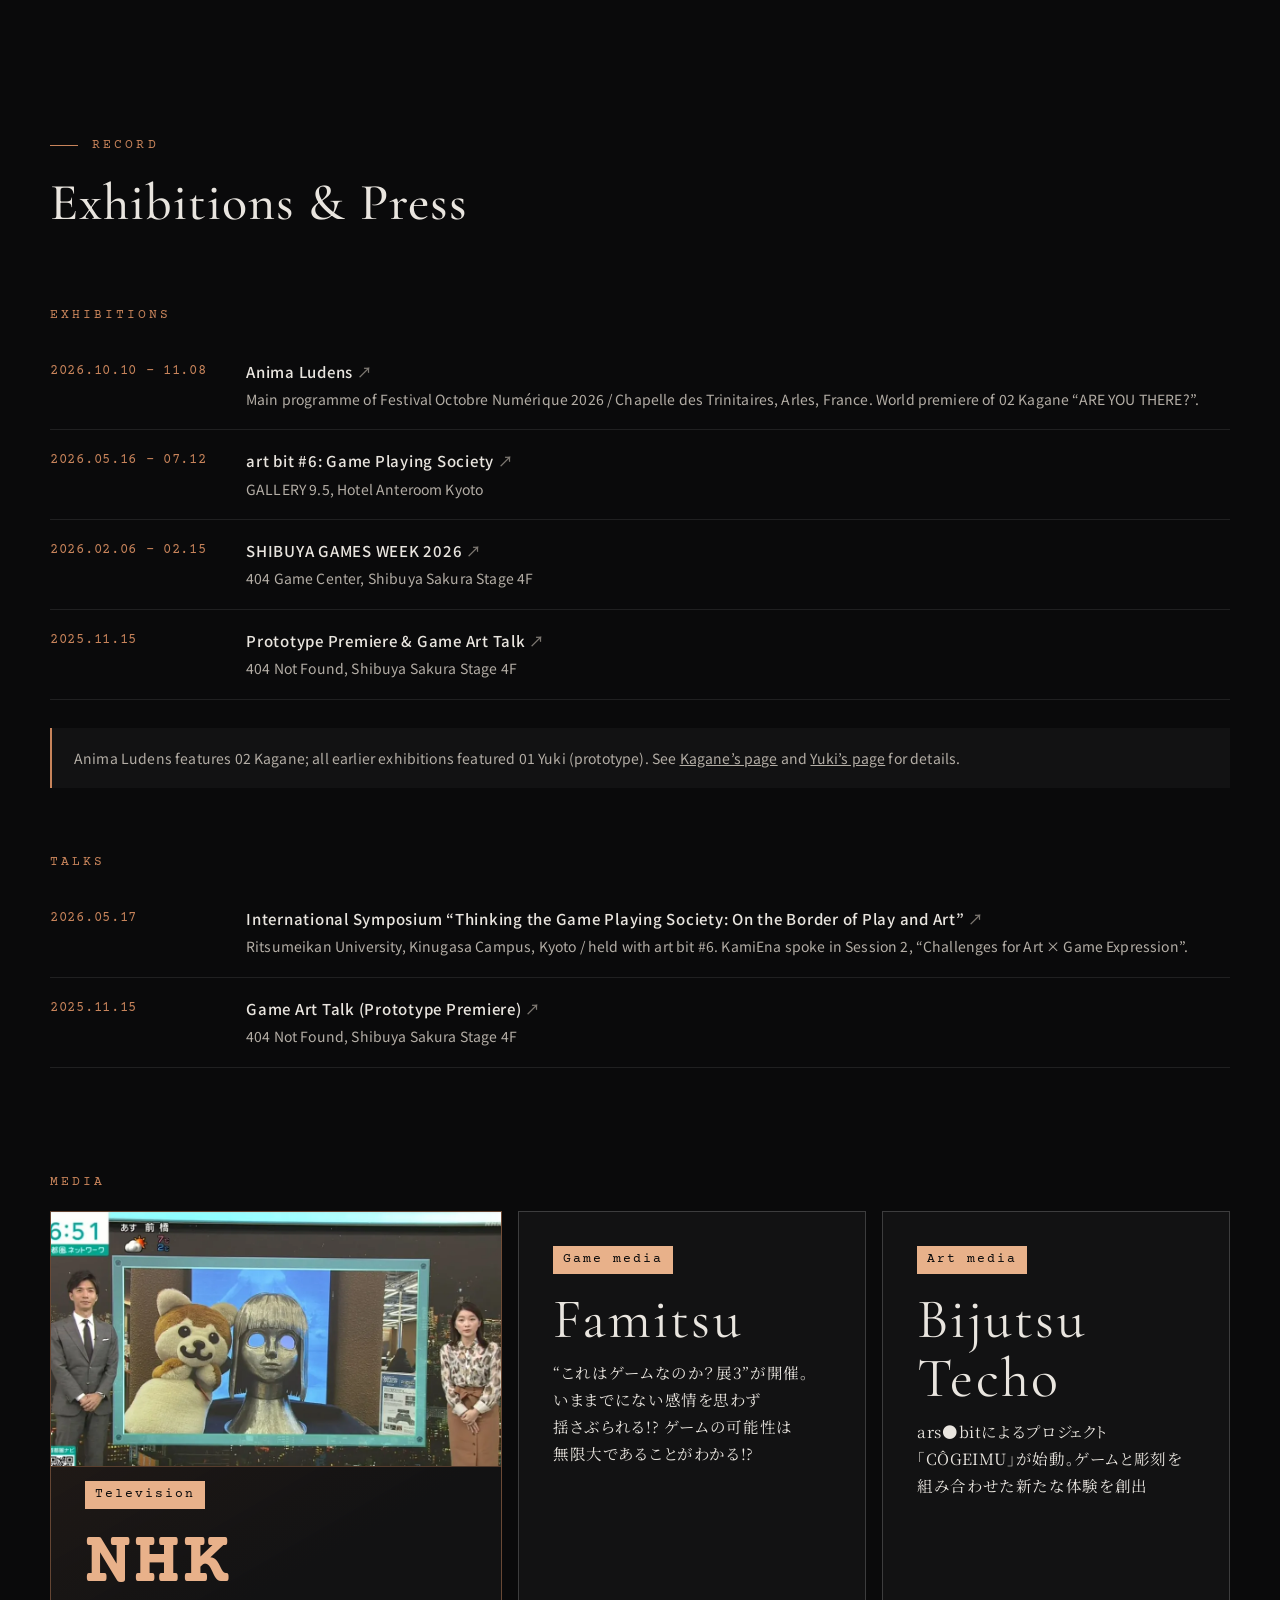
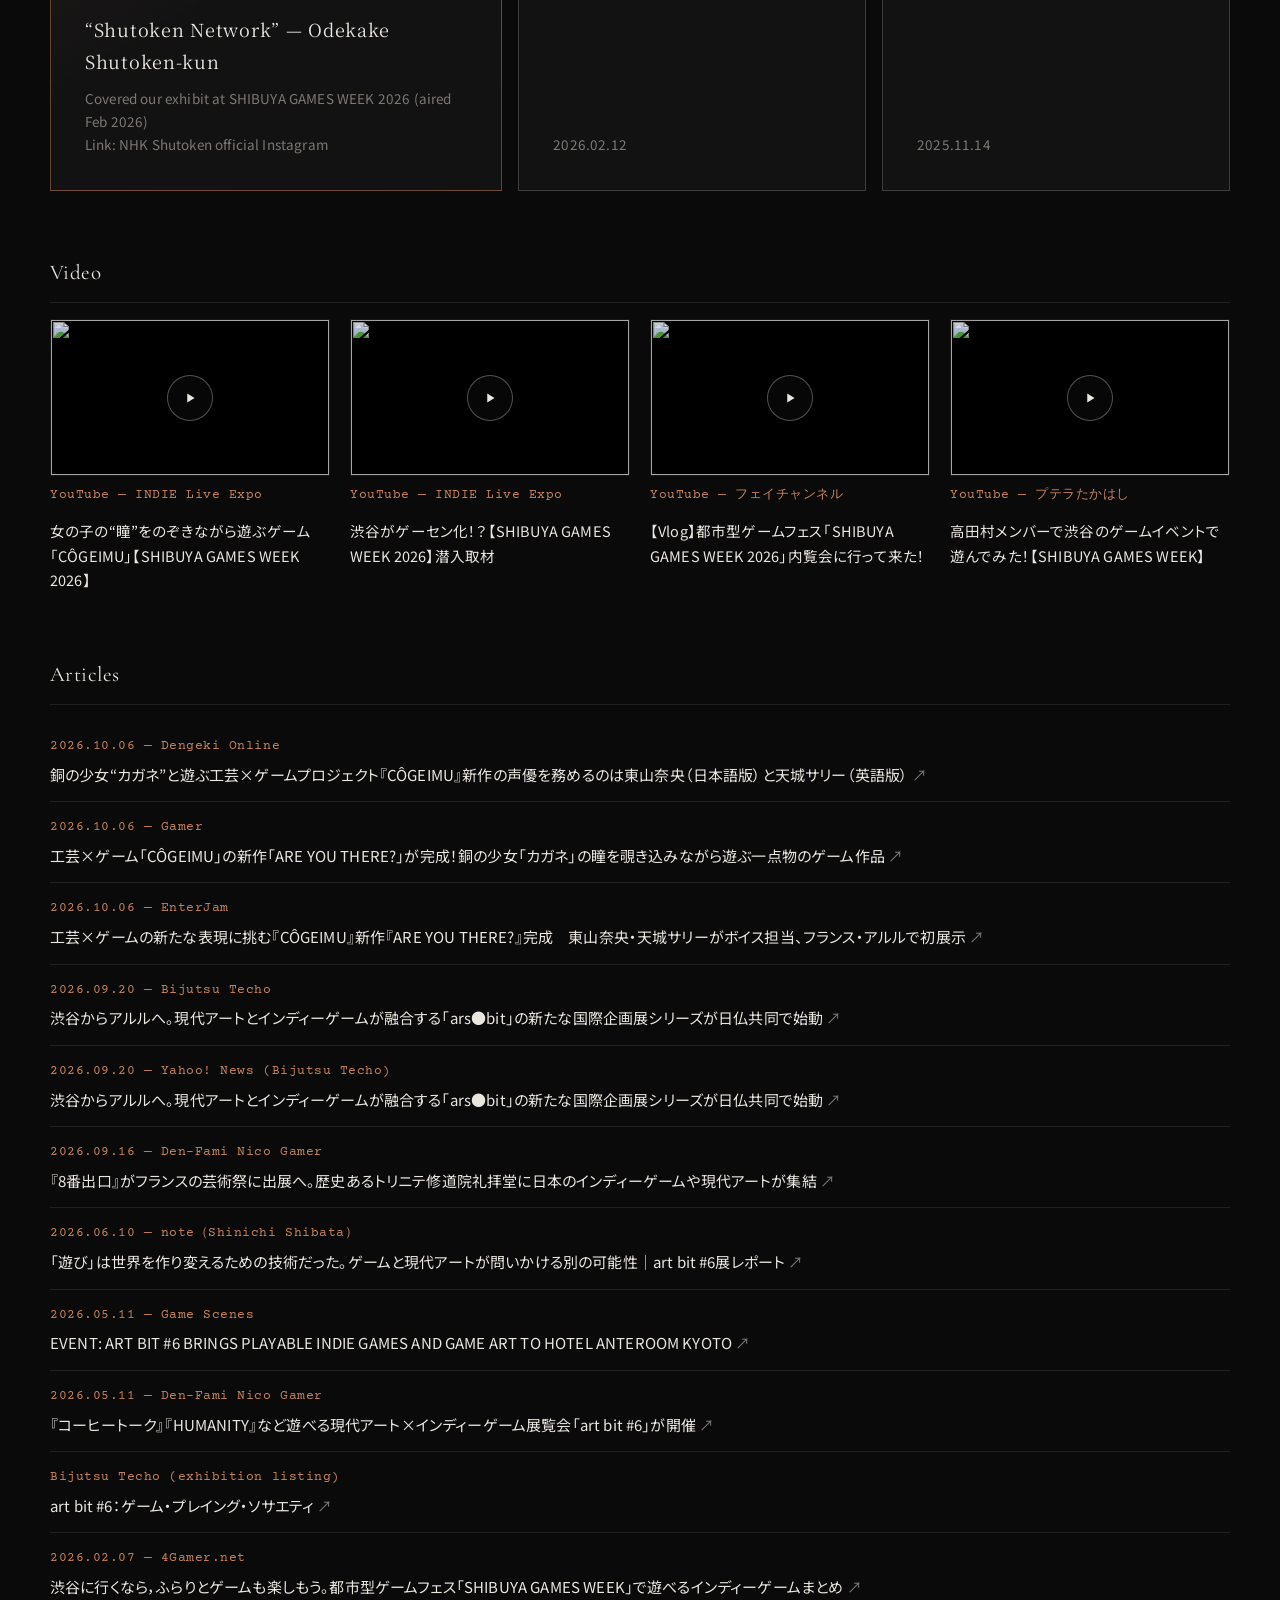
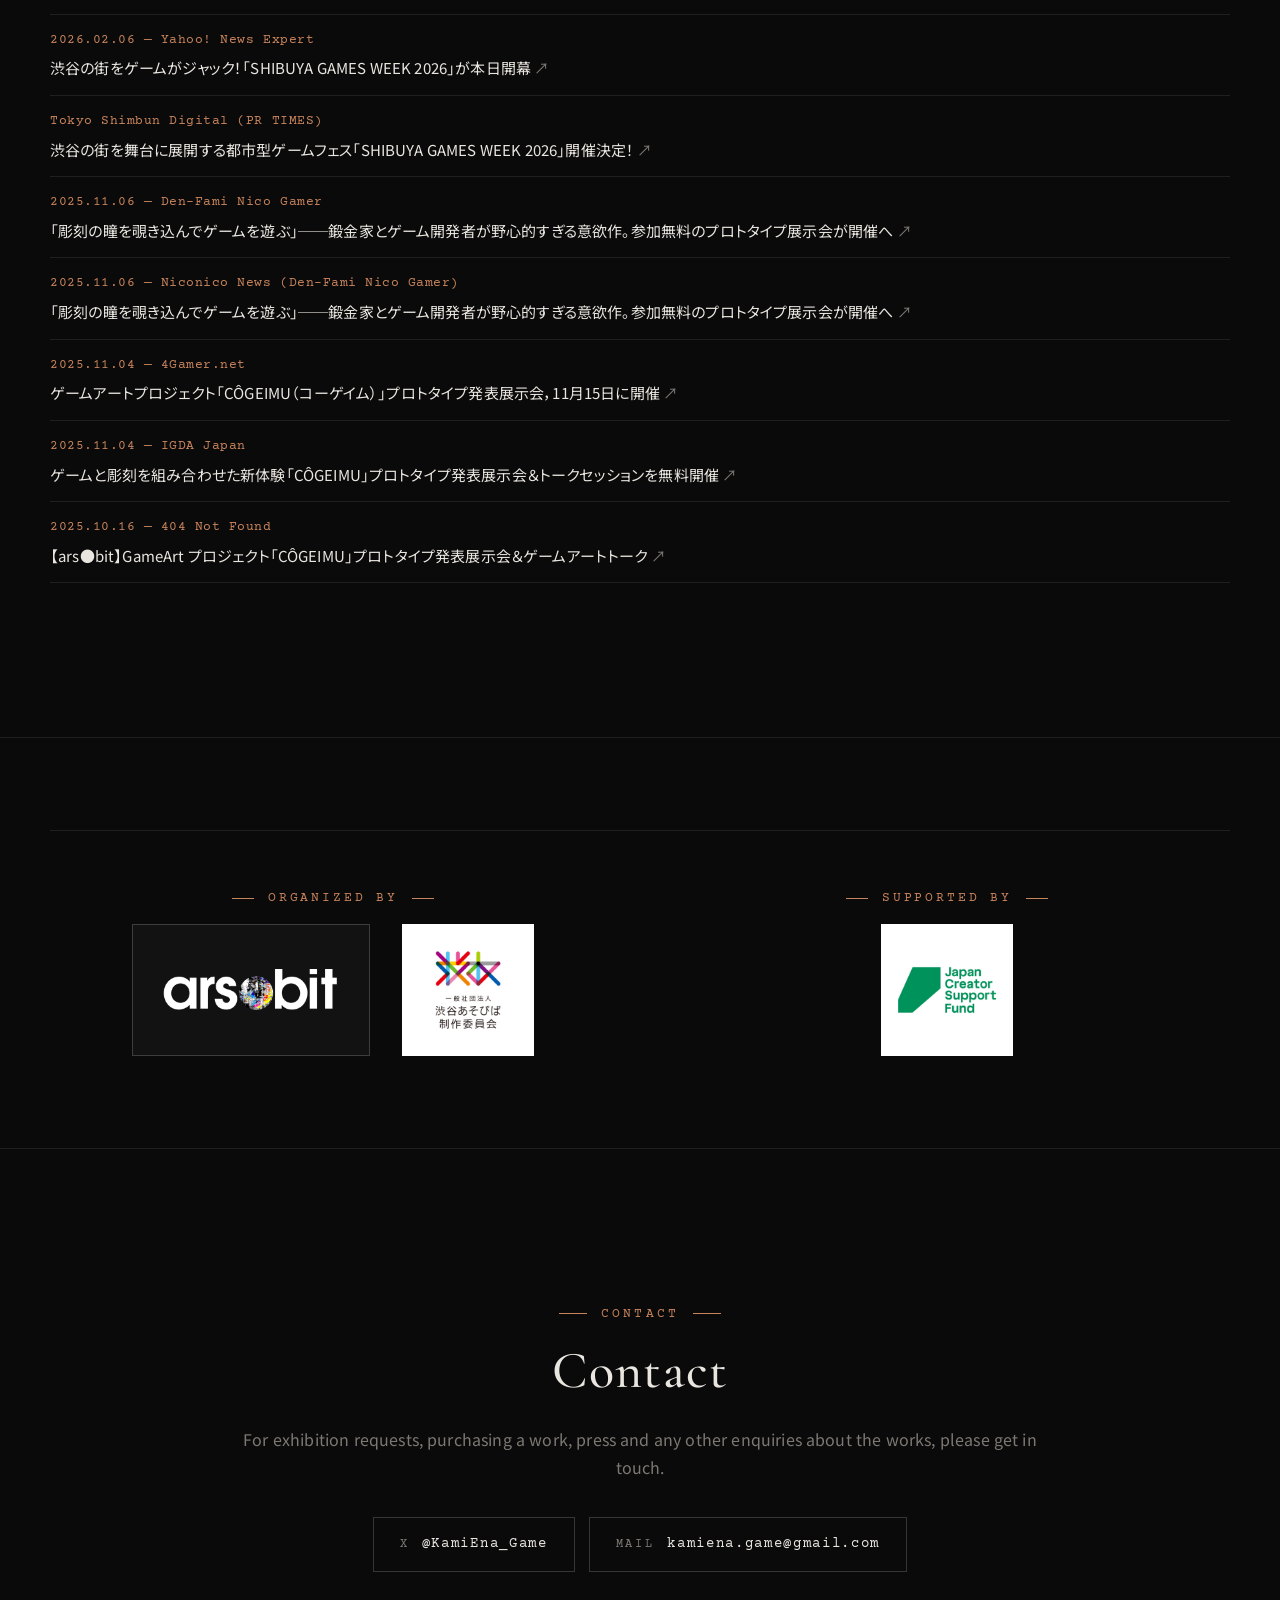
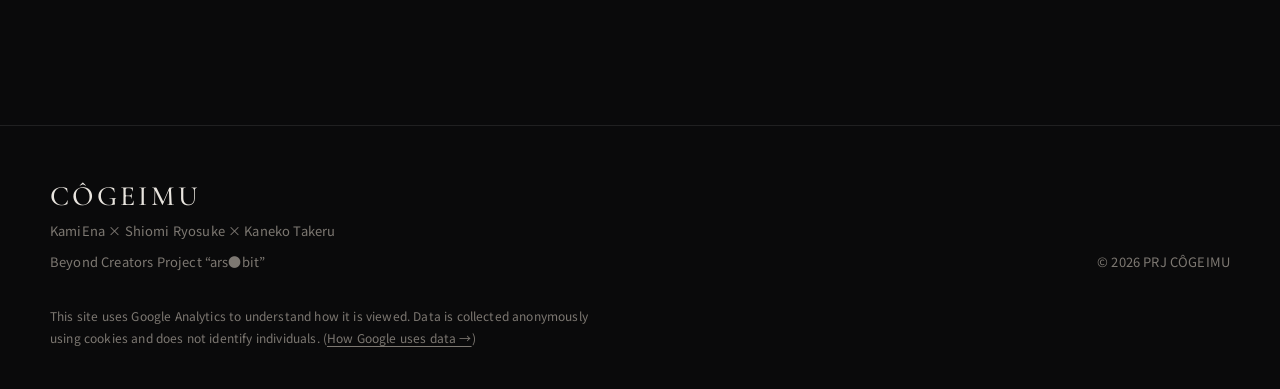
==== commit 7efc7f3f: "Home catch band: larger words on PC, shorter band on phones, controller half out of frame Co-Authore" ====
--- a/index.html
+++ b/index.html
@@ -30,7 +30,7 @@
   <link rel="preconnect" href="https://fonts.googleapis.com">
   <link rel="preconnect" href="https://fonts.gstatic.com" crossorigin>
   <link href="https://fonts.googleapis.com/css2?family=Cormorant+Garamond:ital,wght@0,400;0,500;1,400&family=Courier+Prime:wght@400;700&family=Noto+Sans+JP:wght@400;500&family=Noto+Serif+JP:wght@400;500&display=swap" rel="stylesheet">
-  <link rel="stylesheet" href="assets/css/style.css?v=20261010d">
+  <link rel="stylesheet" href="assets/css/style.css?v=20261010e">
   <script src="assets/js/budoux-ja.js" defer></script>
   <script src="assets/js/main.js?v=20261010c" defer></script>
   <script type="application/ld+json">
--- a/assets/css/style.css
+++ b/assets/css/style.css
@@ -665,26 +665,30 @@
 .concept__theme-label { font-family: var(--f-type); font-size: 13px; letter-spacing: 0.22em; text-transform: uppercase; color: var(--accent); }
 .concept__text { margin: 30px auto 0; max-width: 40em; }
 /* home: the catch copy gets a band of its own: Yuki in front of the big screen at an event,
-   darkened behind the words (white, the site's serif, wide tracking; no colour emphasis) */
+   darkened behind the words (white, the site's serif, wide tracking; no colour emphasis).
+   The photo is zoomed in a little so the game controller on the left is only half in view. */
 .catch-band {
   position: relative; isolation: isolate; overflow: hidden;
-  display: grid; place-items: center; min-height: min(78svh, 760px);
-  padding: clamp(72px, 12vw, 140px) var(--gutter); text-align: center;
+  display: grid; place-items: center; min-height: min(60svh, 540px);
+  padding: clamp(64px, 12vw, 140px) var(--gutter); text-align: center;
   border-top: 1px solid var(--line); border-bottom: 1px solid var(--line);
 }
 .catch-band__bg {
   position: absolute; inset: 0; z-index: -1;
-  background-size: cover; background-position: 50% 35%;
+  background-size: auto 135%; background-position: 50% 26%;
   opacity: 0.22; filter: grayscale(0.3);
   -webkit-mask-image: radial-gradient(ellipse 85% 75% at 50% 50%, #000 35%, transparent 100%);
   mask-image: radial-gradient(ellipse 85% 75% at 50% 50%, #000 35%, transparent 100%);
 }
 .catch-band__inner::before { content: ""; display: block; width: 40px; height: 1px; margin: 0 auto 28px; background: var(--accent); }
-/* phones: one size up, the tracking a little narrower so “イベントや展示会でしか” still fits on one line down to 360px */
+/* phones: “イベントや展示会でしか” on one line down to 360px */
 .catch-band__text { margin: 0; font-family: var(--f-head); font-weight: 400; font-size: min(29px, 7.4vw); line-height: 1.7; letter-spacing: 0.1em; color: var(--text); }
 html:is([lang="en"], [lang="fr"], [lang="it"], [lang="es"], [lang="de"]) .catch-band__text { font-family: var(--f-logo); font-size: clamp(34px, 8.6vw, 72px); line-height: 1.2; letter-spacing: 0.02em; max-width: 13em; margin-inline: auto; }
 @media (min-width: 900px) {
-  .catch-band__text { font-size: clamp(40px, 4.4vw, 62px); letter-spacing: 0.16em; }
+  .catch-band { min-height: min(78svh, 760px); }
+  .catch-band__bg { background-size: 125% auto; background-position: 50% 17%; }
+  .catch-band__text { font-size: clamp(52px, 5.8vw, 88px); letter-spacing: 0.16em; }
+  html:is([lang="en"], [lang="fr"], [lang="it"], [lang="es"], [lang="de"]) .catch-band__text { font-size: clamp(56px, 5.6vw, 88px); }
 }
 
 @media (min-width: 900px) {
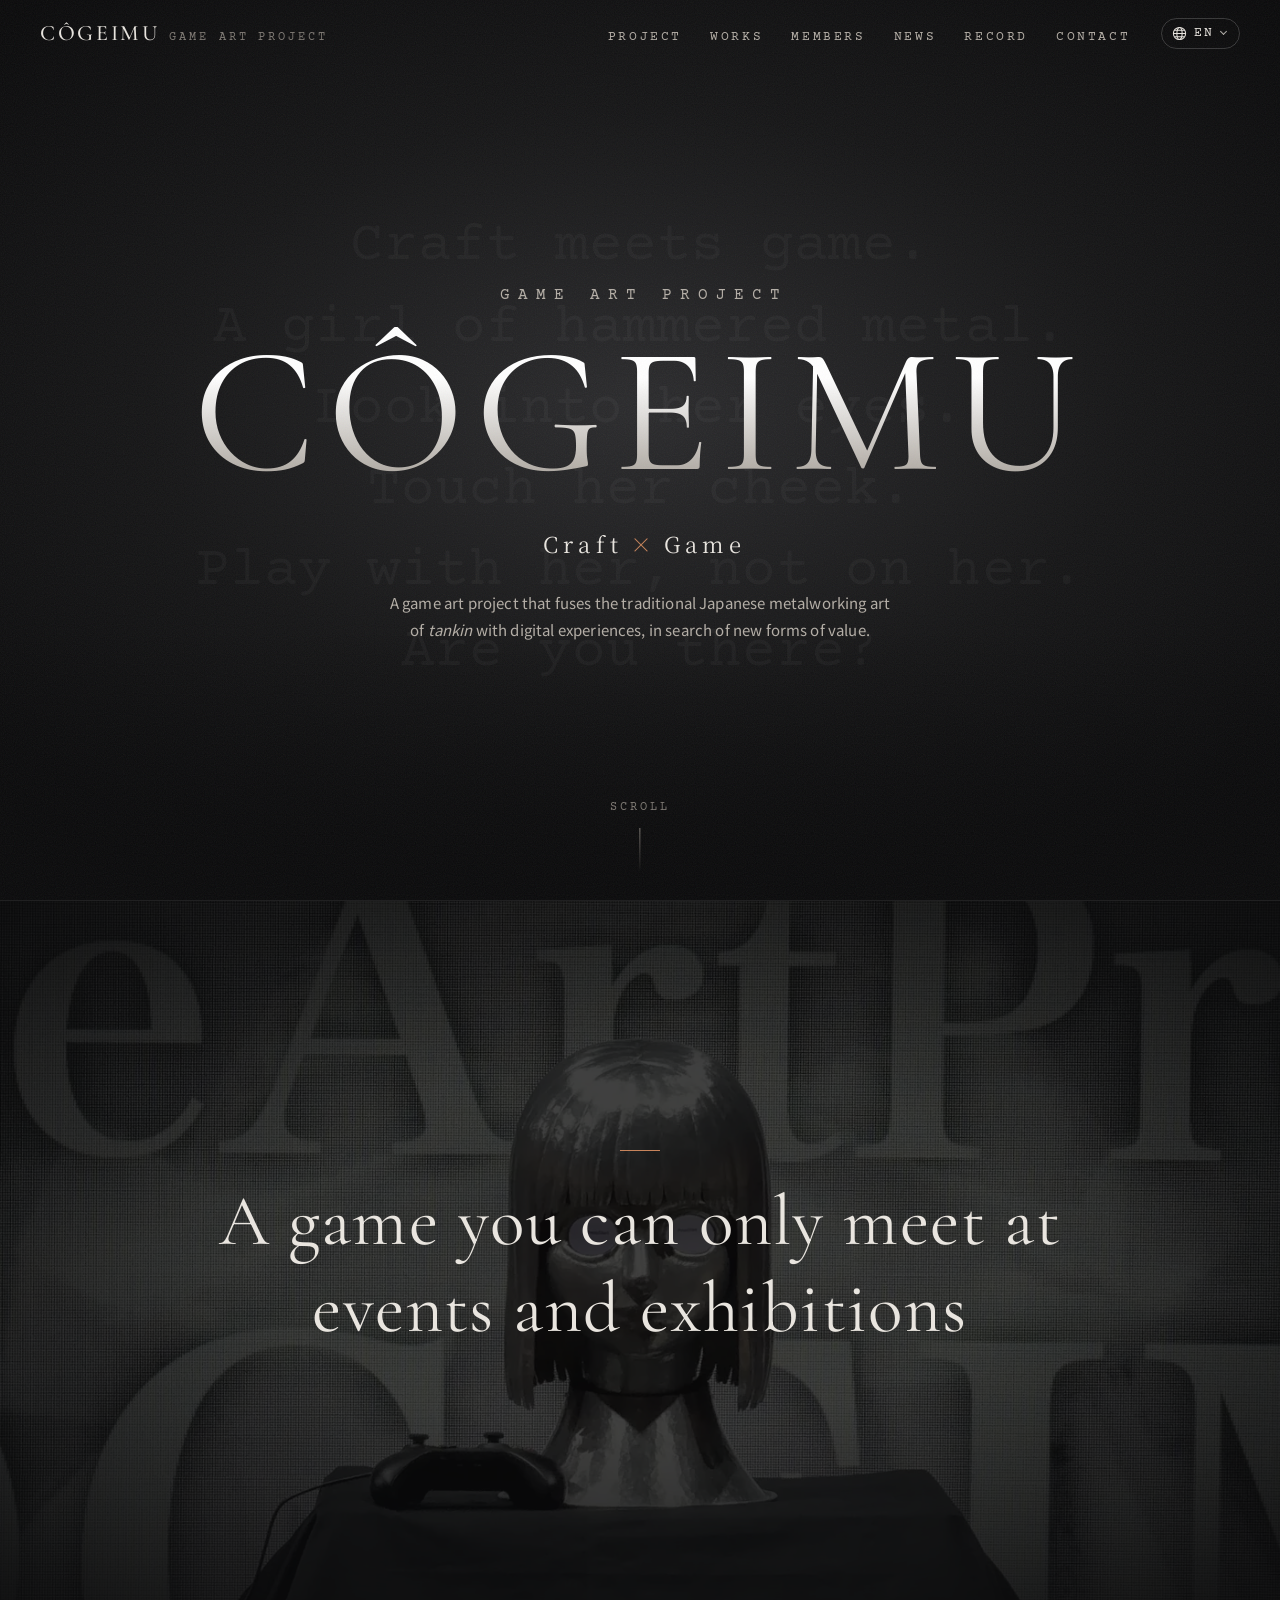
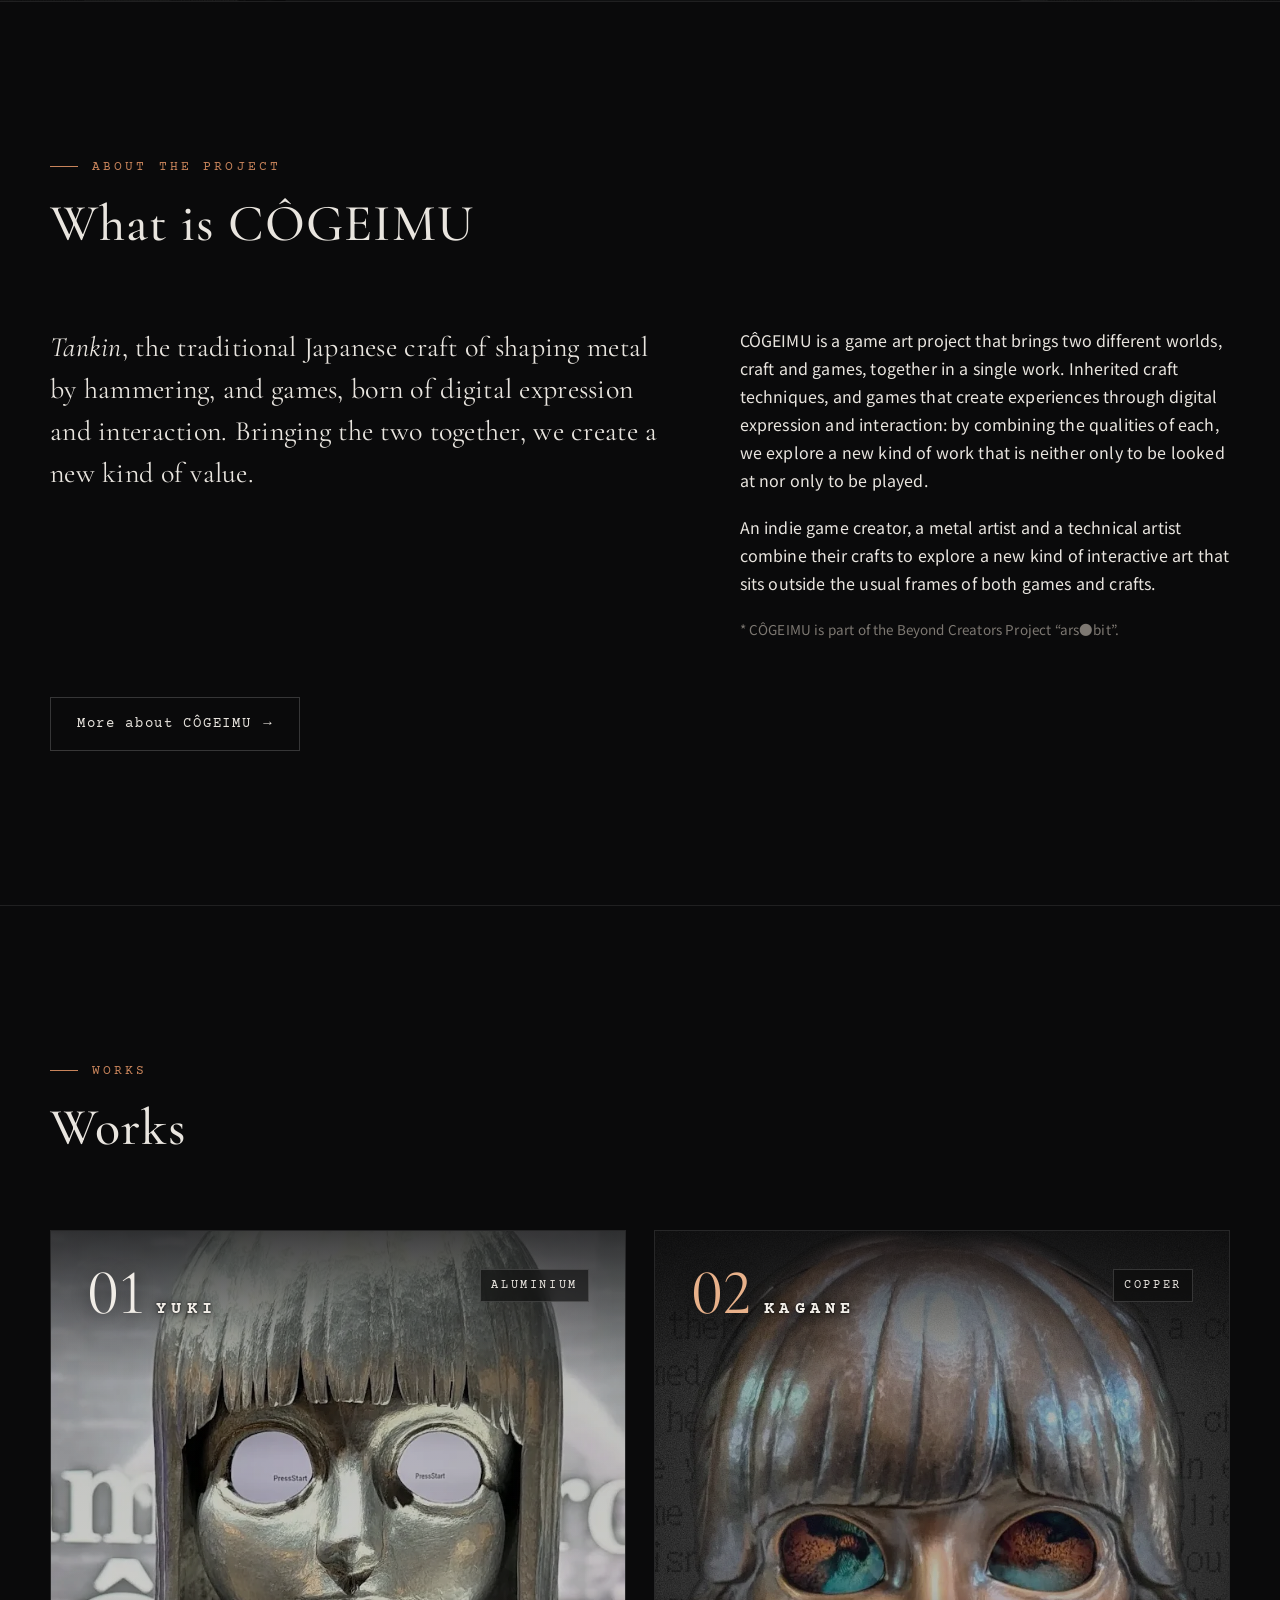
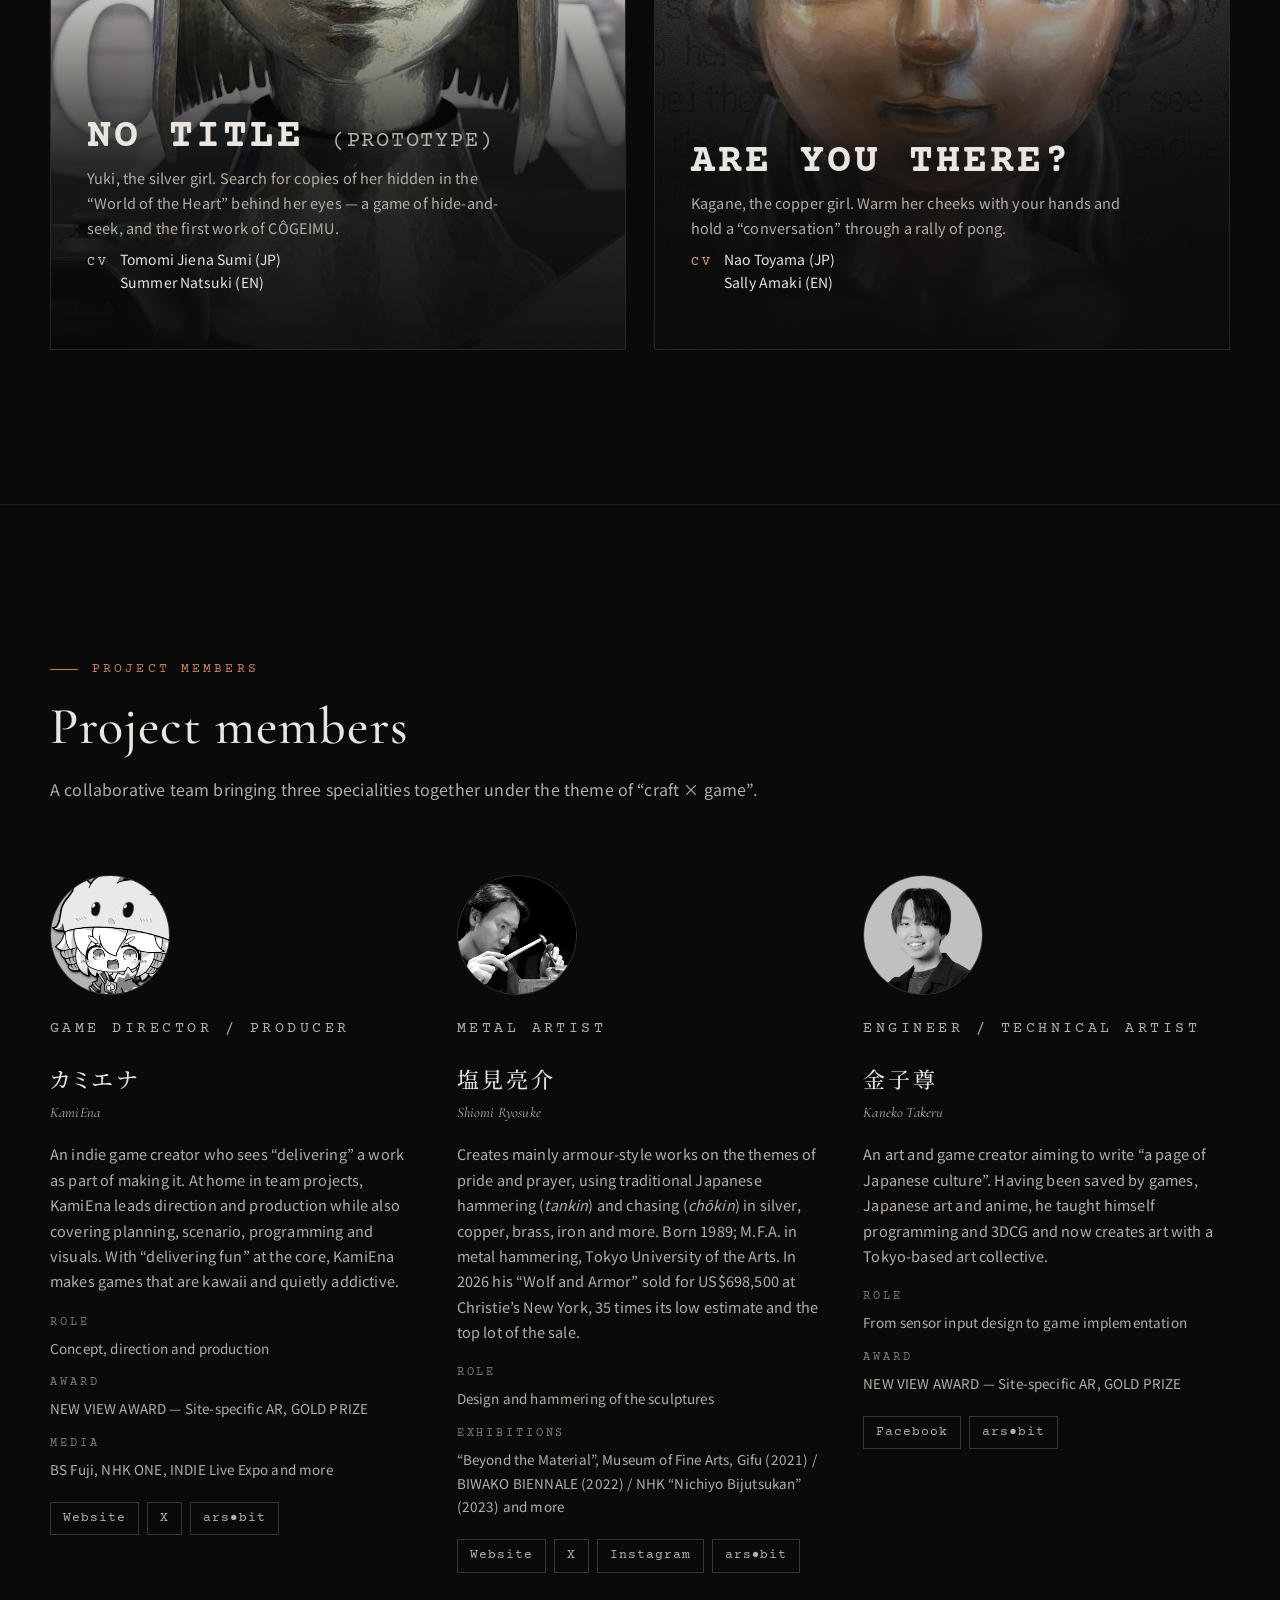
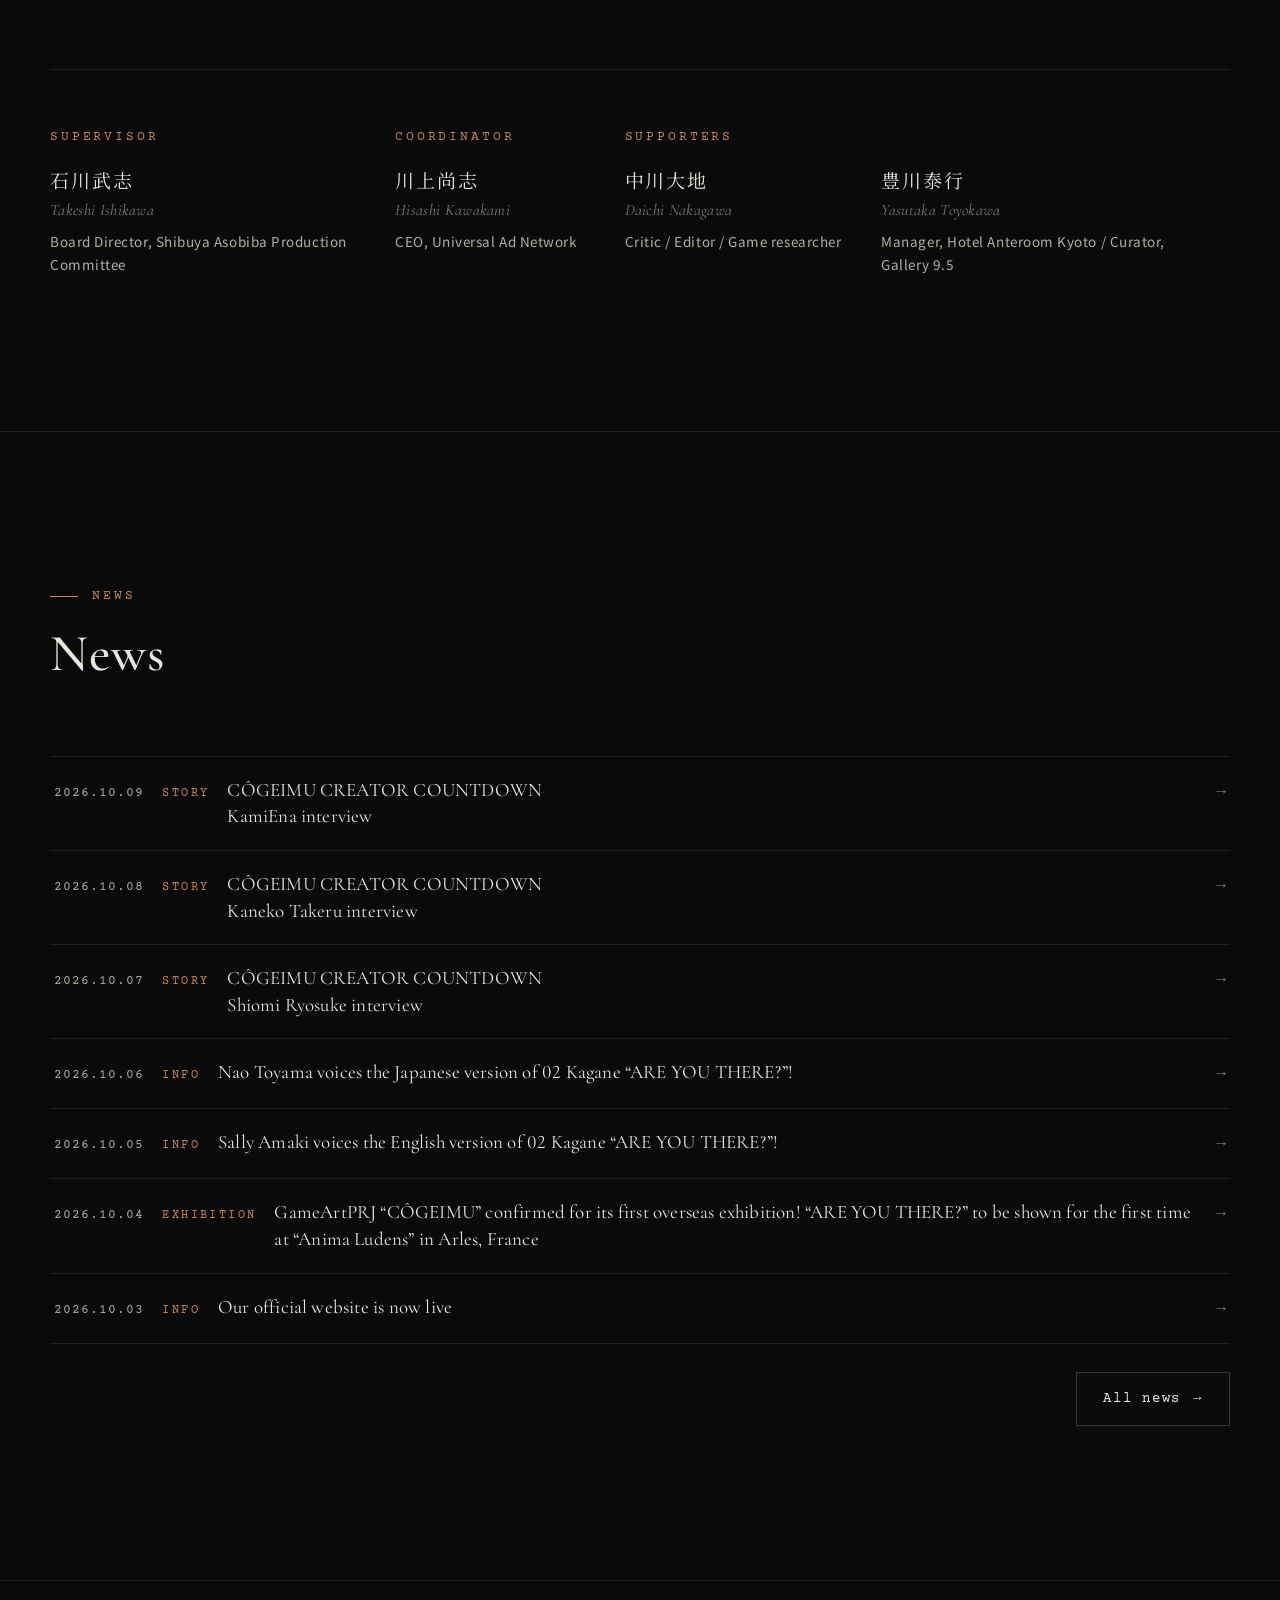
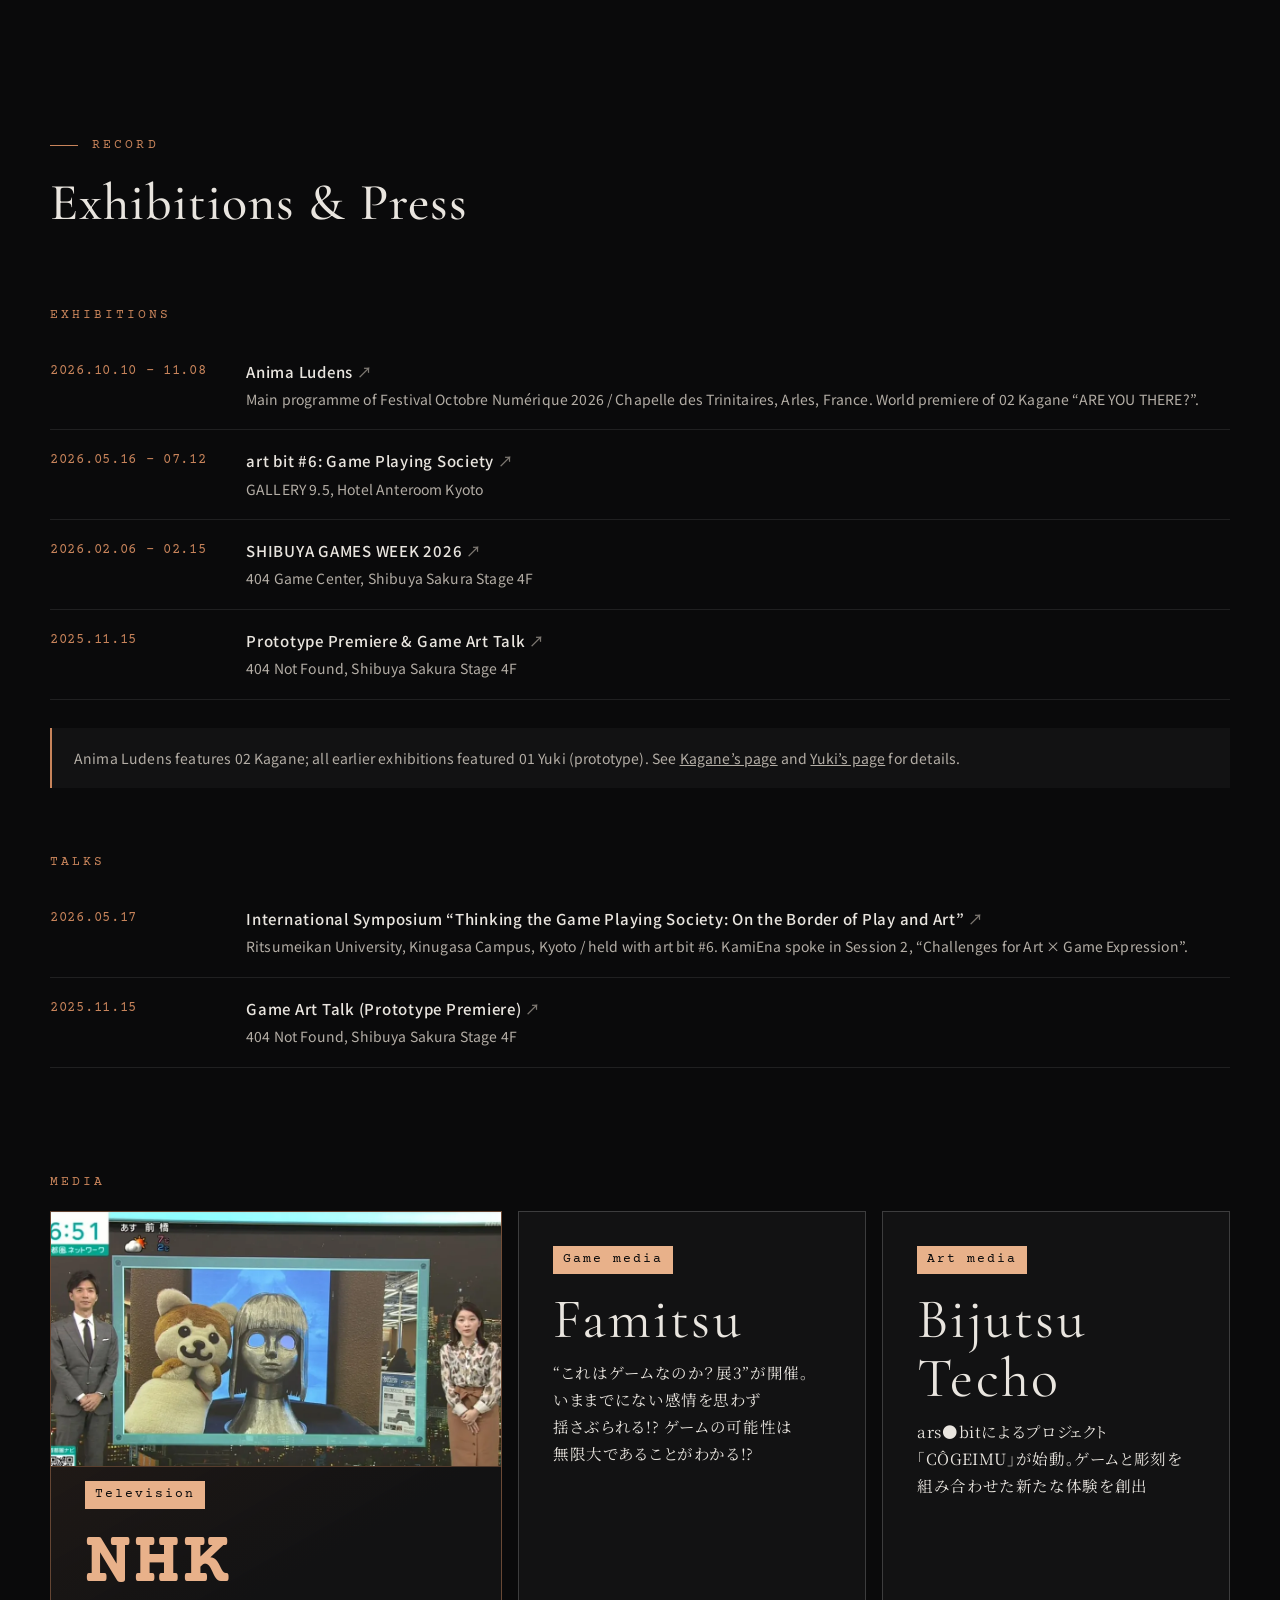
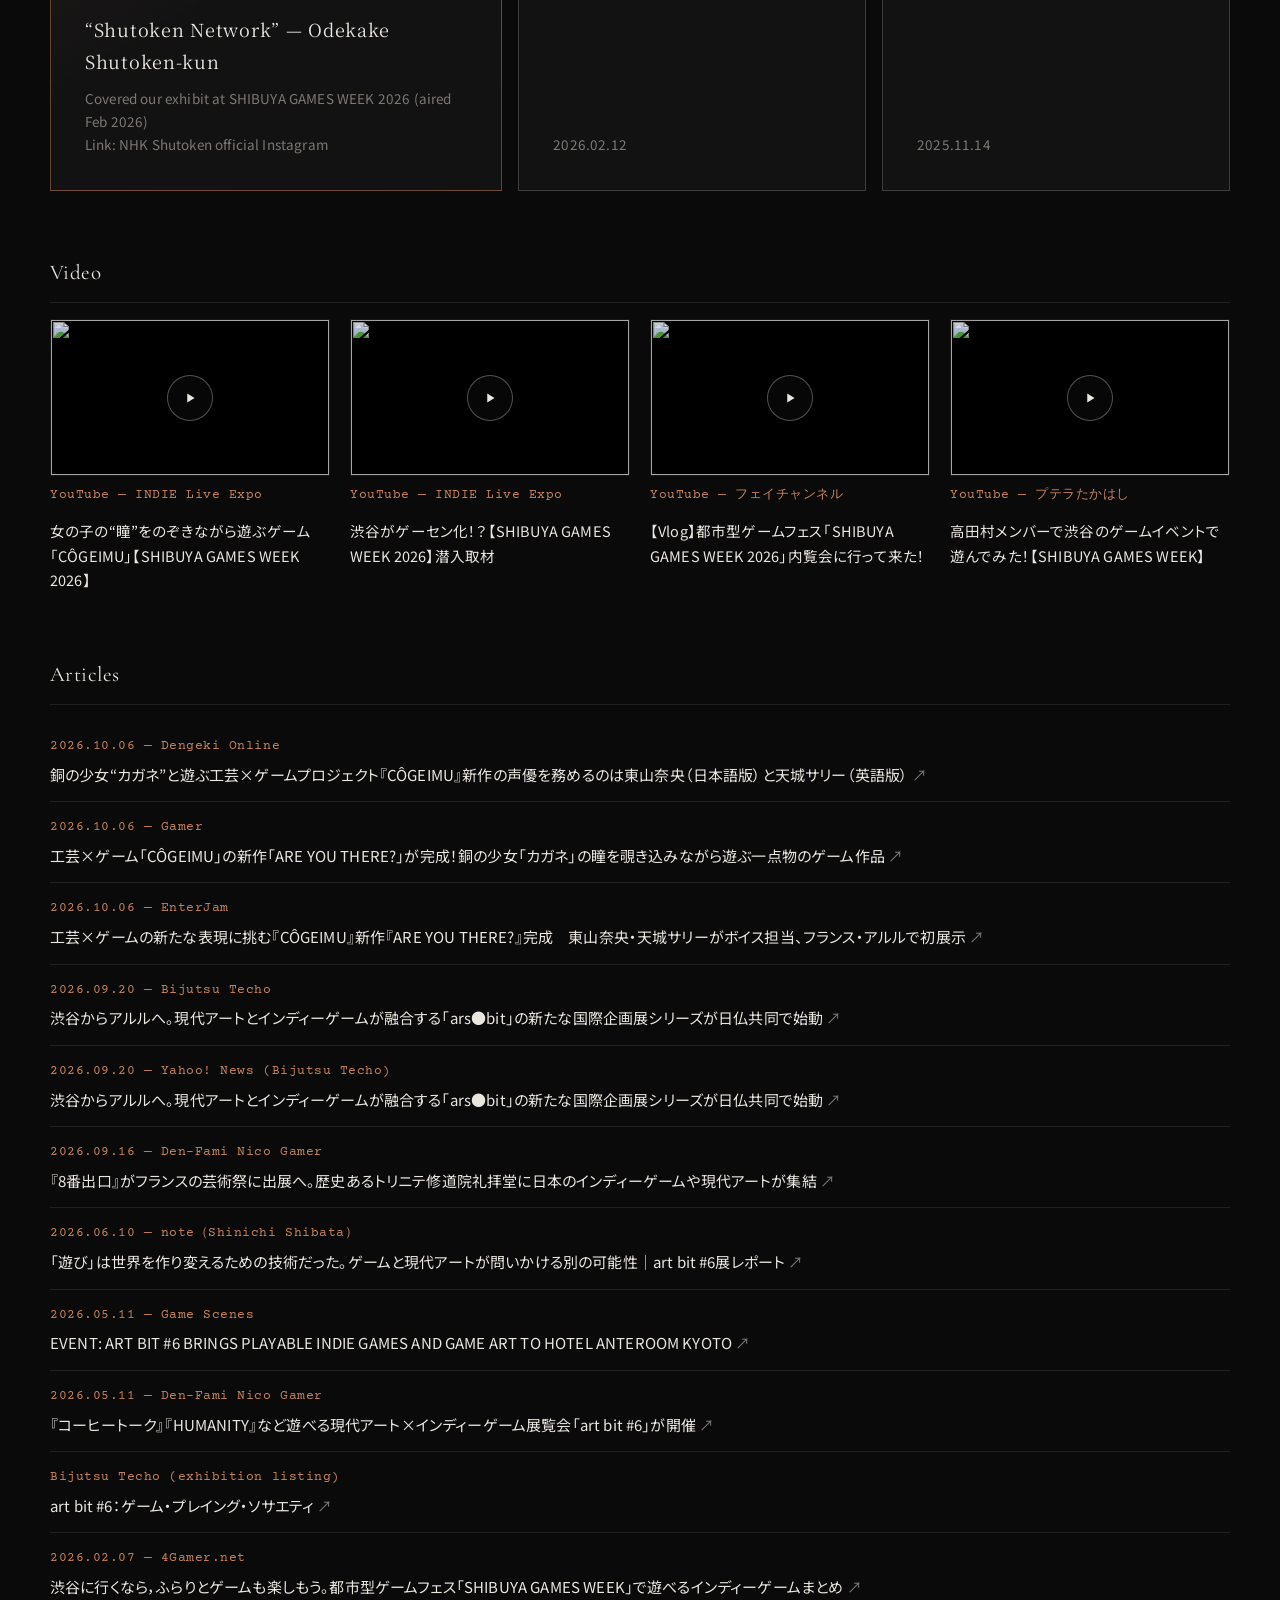
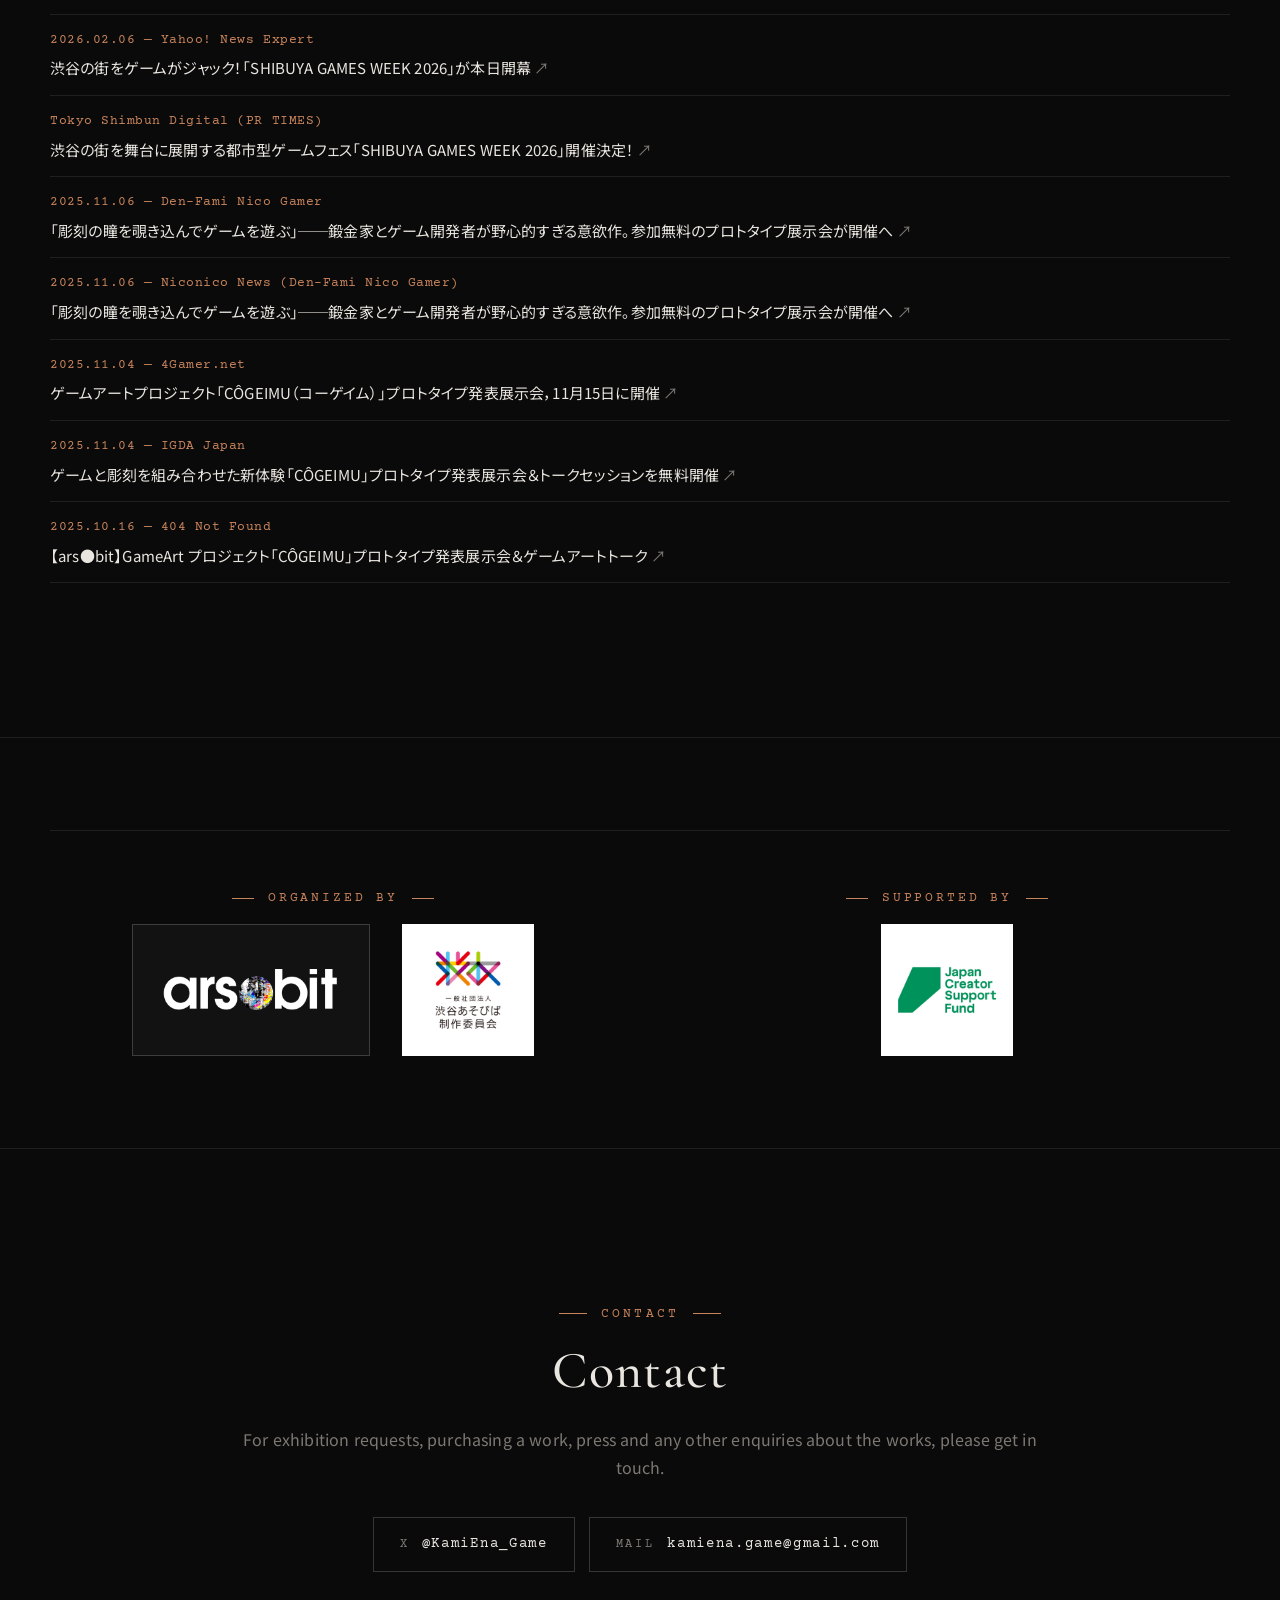
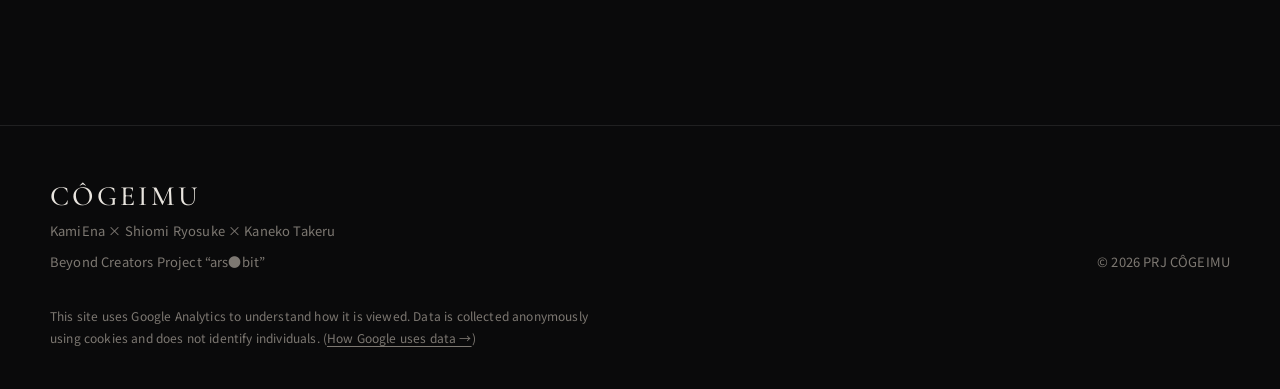
==== commit 54d6f5e3: "Home catch band: PC photo back to cover; phones lower band, photo zoomed further Co-Authored-By: Cla" ====
--- a/index.html
+++ b/index.html
@@ -30,7 +30,7 @@
   <link rel="preconnect" href="https://fonts.googleapis.com">
   <link rel="preconnect" href="https://fonts.gstatic.com" crossorigin>
   <link href="https://fonts.googleapis.com/css2?family=Cormorant+Garamond:ital,wght@0,400;0,500;1,400&family=Courier+Prime:wght@400;700&family=Noto+Sans+JP:wght@400;500&family=Noto+Serif+JP:wght@400;500&display=swap" rel="stylesheet">
-  <link rel="stylesheet" href="assets/css/style.css?v=20261010e">
+  <link rel="stylesheet" href="assets/css/style.css?v=20261010f">
   <script src="assets/js/budoux-ja.js" defer></script>
   <script src="assets/js/main.js?v=20261010c" defer></script>
   <script type="application/ld+json">
--- a/assets/css/style.css
+++ b/assets/css/style.css
@@ -666,16 +666,17 @@
 .concept__text { margin: 30px auto 0; max-width: 40em; }
 /* home: the catch copy gets a band of its own: Yuki in front of the big screen at an event,
    darkened behind the words (white, the site's serif, wide tracking; no colour emphasis).
-   The photo is zoomed in a little so the game controller on the left is only half in view. */
+   PC: the whole photo, cover (the controller is already half out of frame there).
+   Phones: a lower band and the photo zoomed in, so only a little of the controller shows. */
 .catch-band {
   position: relative; isolation: isolate; overflow: hidden;
-  display: grid; place-items: center; min-height: min(60svh, 540px);
+  display: grid; place-items: center; min-height: min(78svh, 760px);
   padding: clamp(64px, 12vw, 140px) var(--gutter); text-align: center;
   border-top: 1px solid var(--line); border-bottom: 1px solid var(--line);
 }
 .catch-band__bg {
   position: absolute; inset: 0; z-index: -1;
-  background-size: auto 135%; background-position: 50% 26%;
+  background-size: cover; background-position: 50% 35%;
   opacity: 0.22; filter: grayscale(0.3);
   -webkit-mask-image: radial-gradient(ellipse 85% 75% at 50% 50%, #000 35%, transparent 100%);
   mask-image: radial-gradient(ellipse 85% 75% at 50% 50%, #000 35%, transparent 100%);
@@ -684,9 +685,11 @@
 /* phones: “イベントや展示会でしか” on one line down to 360px */
 .catch-band__text { margin: 0; font-family: var(--f-head); font-weight: 400; font-size: min(29px, 7.4vw); line-height: 1.7; letter-spacing: 0.1em; color: var(--text); }
 html:is([lang="en"], [lang="fr"], [lang="it"], [lang="es"], [lang="de"]) .catch-band__text { font-family: var(--f-logo); font-size: clamp(34px, 8.6vw, 72px); line-height: 1.2; letter-spacing: 0.02em; max-width: 13em; margin-inline: auto; }
+@media (max-width: 599px) {
+  .catch-band { min-height: min(50svh, 440px); }
+  .catch-band__bg { background-size: 320vw auto; background-position: 50% 52%; }
+}
 @media (min-width: 900px) {
-  .catch-band { min-height: min(78svh, 760px); }
-  .catch-band__bg { background-size: 125% auto; background-position: 50% 17%; }
   .catch-band__text { font-size: clamp(52px, 5.8vw, 88px); letter-spacing: 0.16em; }
   html:is([lang="en"], [lang="fr"], [lang="it"], [lang="es"], [lang="de"]) .catch-band__text { font-size: clamp(56px, 5.6vw, 88px); }
 }
